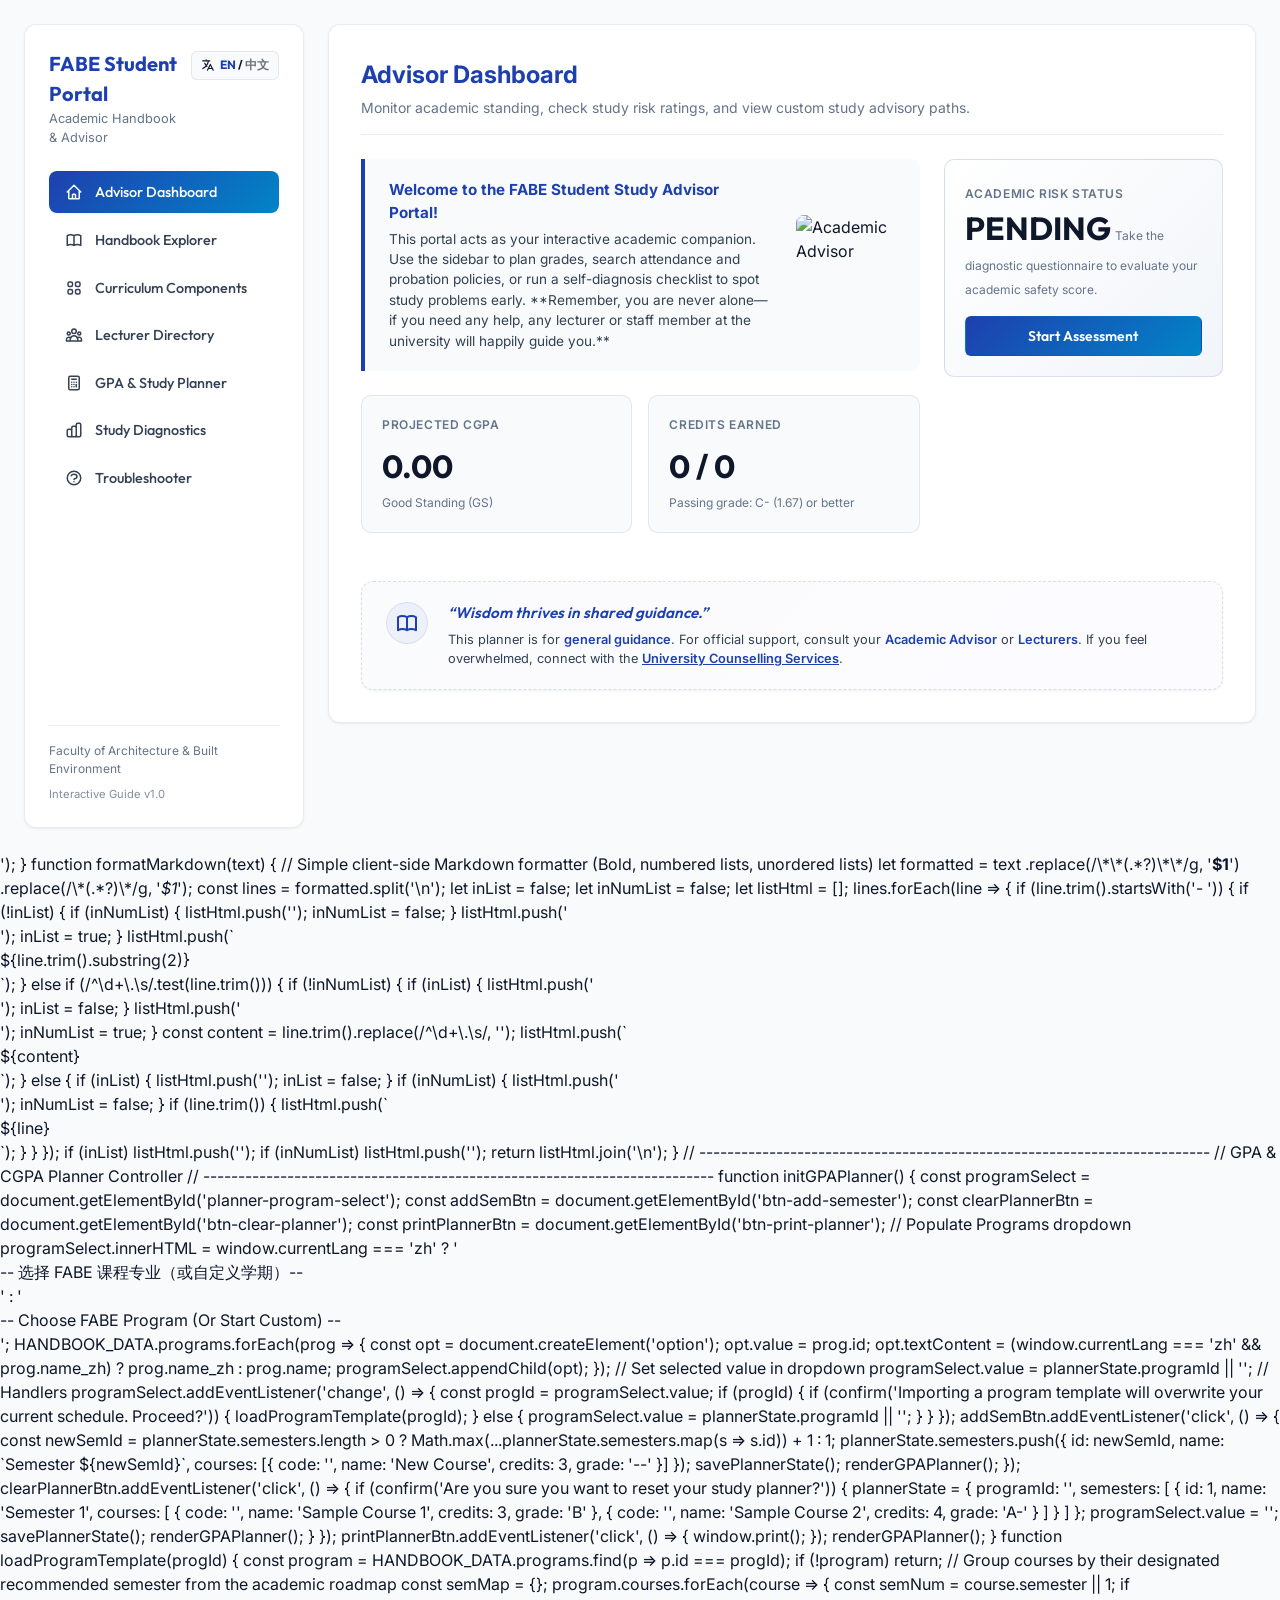
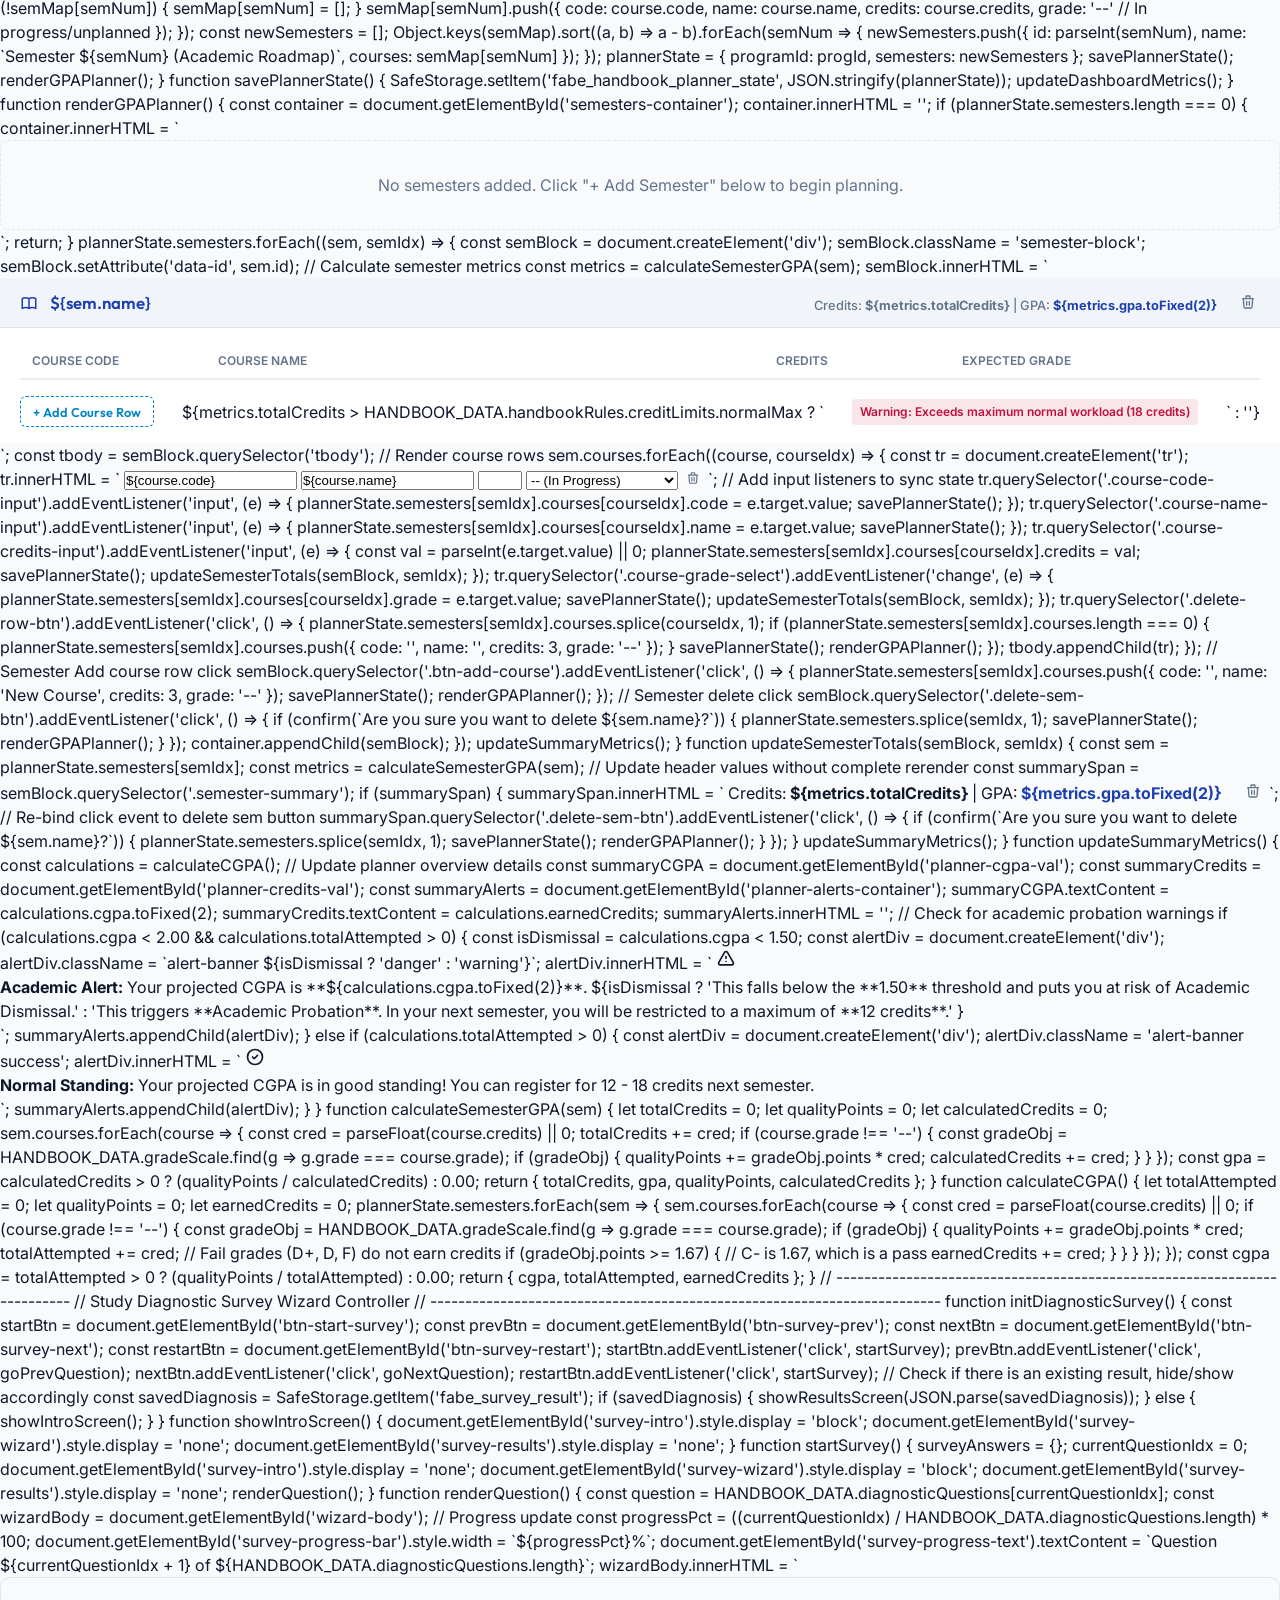
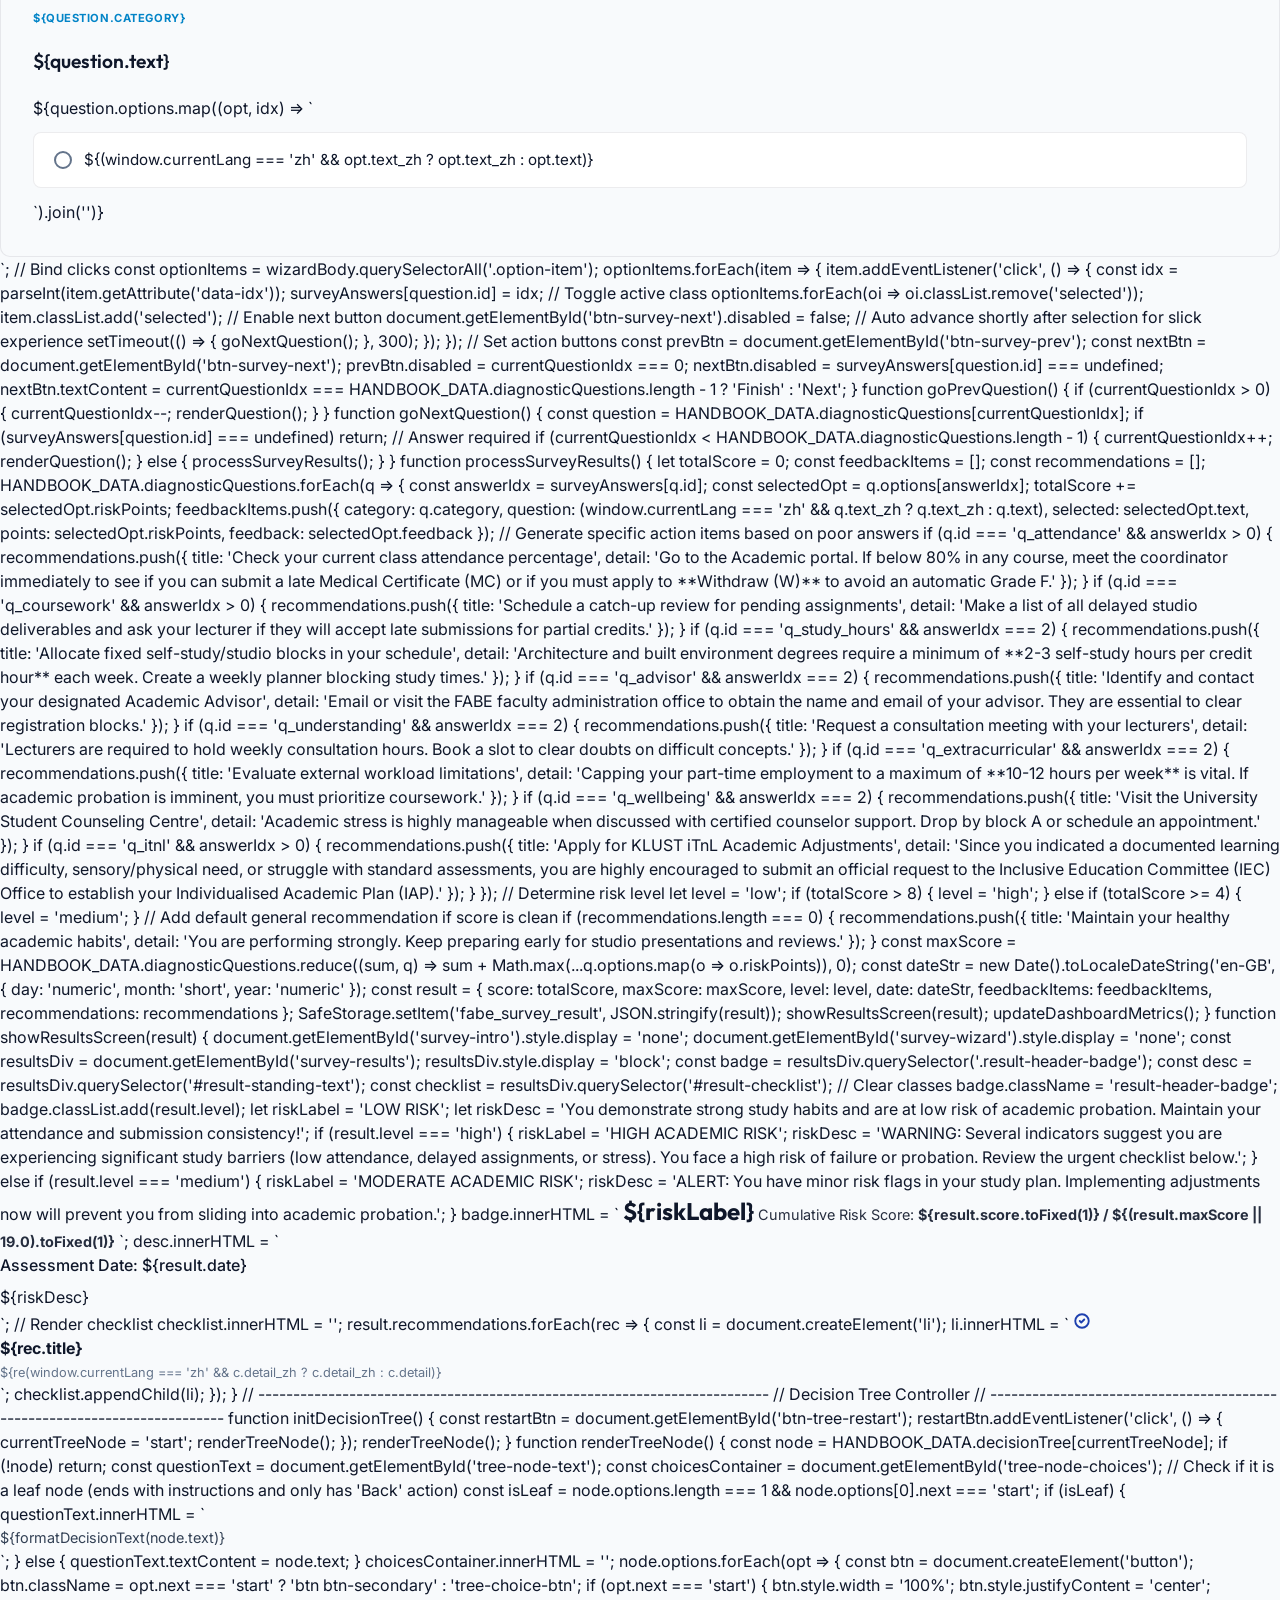
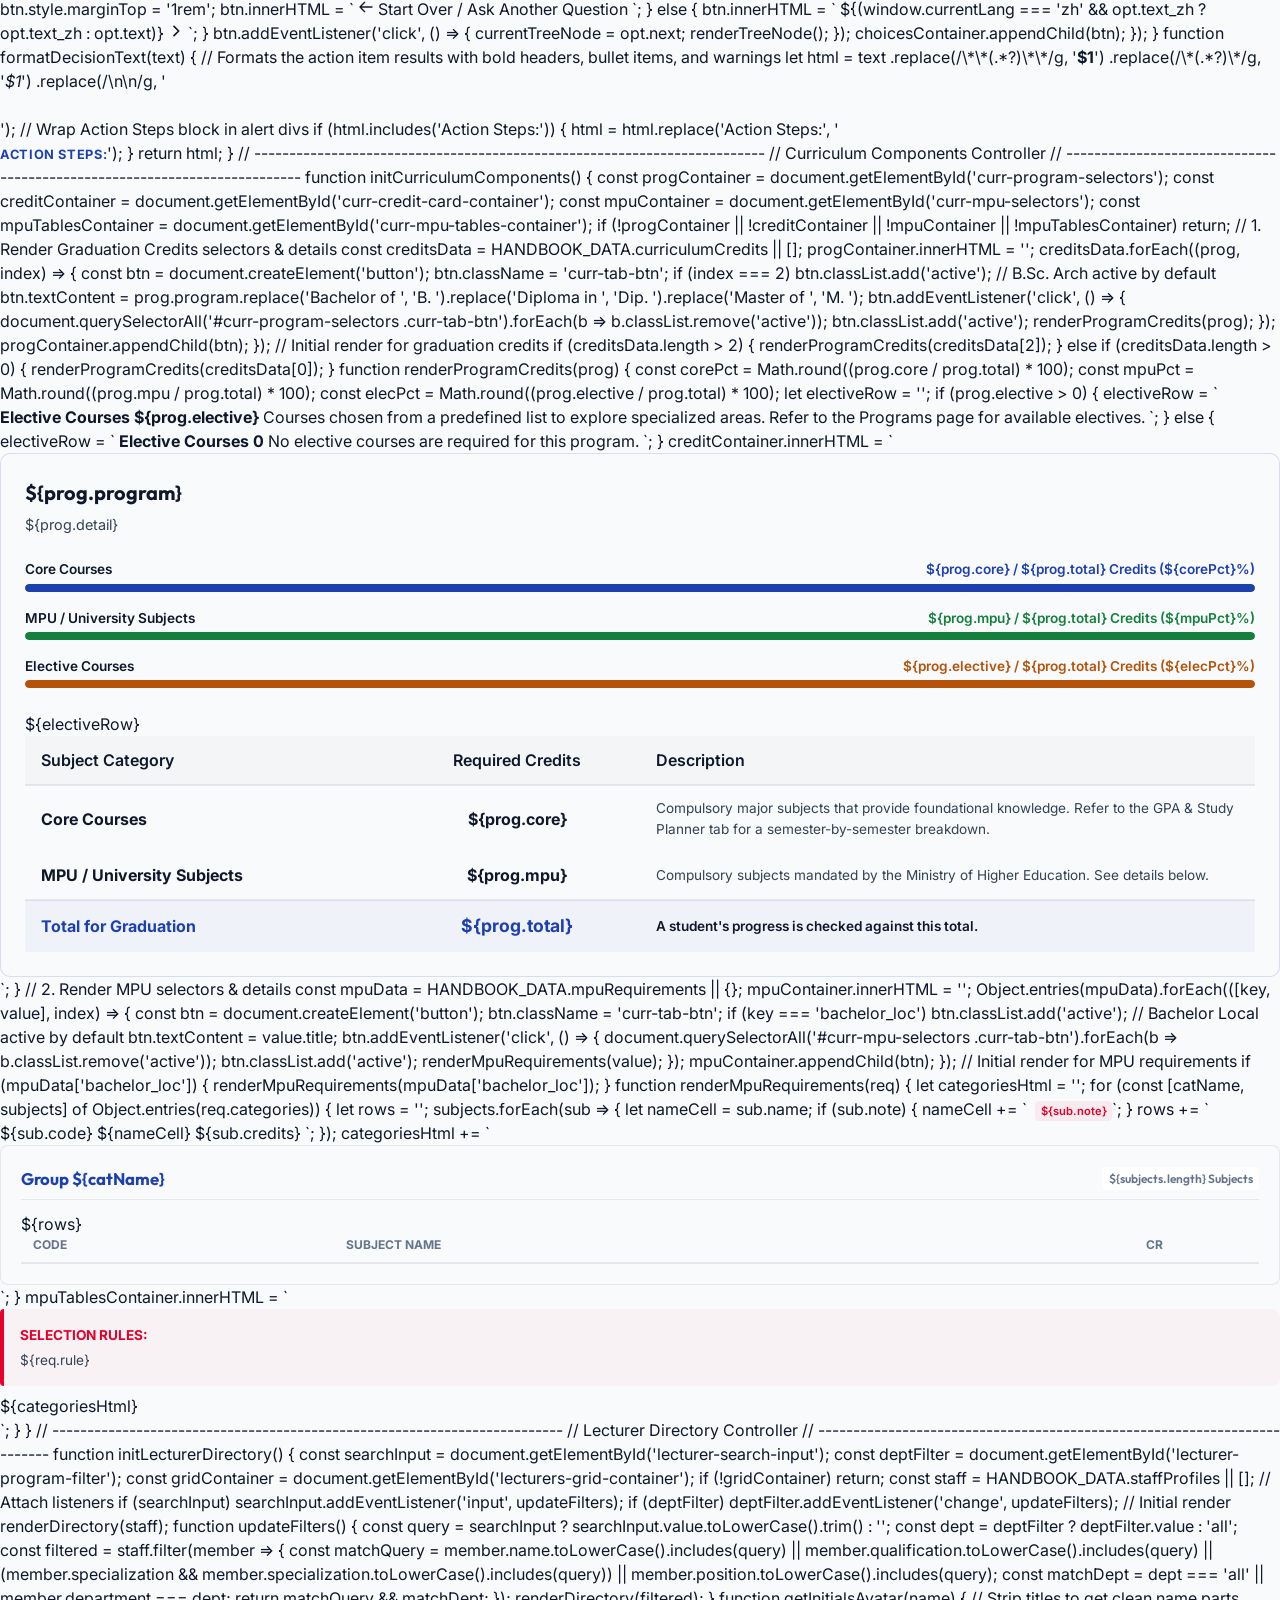
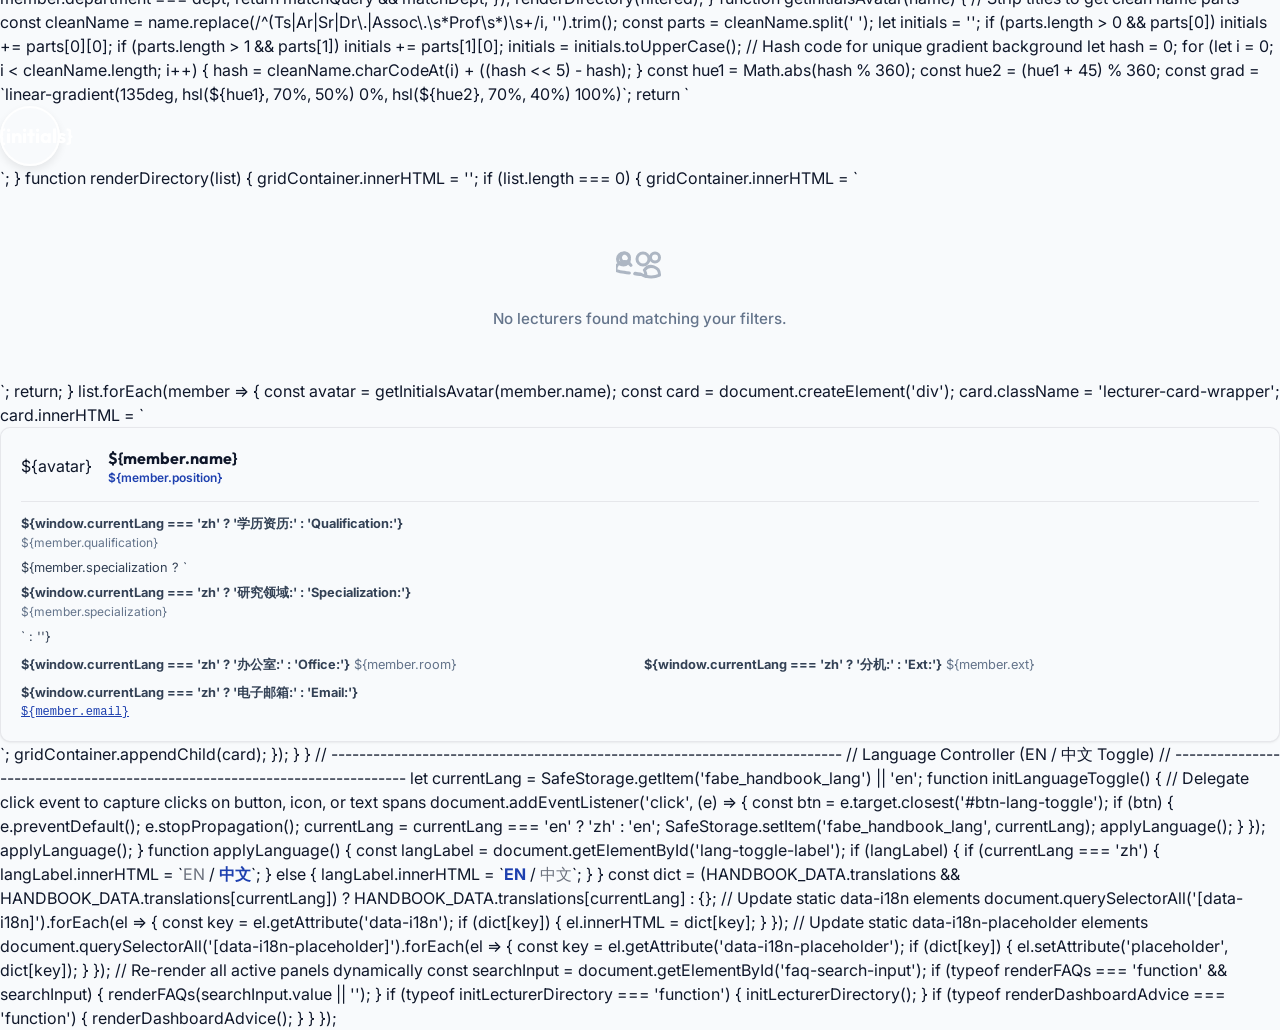
==== Academic Handbook/embed.html @ 19cdb9ba "Add complete Chinese translations for all remaining handbook content, datasets, and dynamic componen" ====
<!DOCTYPE html>
<html lang="en">
<head>
    <meta charset="UTF-8">
    <meta name="viewport" content="width=device-width, initial-scale=1.0">
    <title>FABE Academic Handbook & Student Study Advisor</title>
    <meta name="description" content="Interactive academic advisor, GPA planner, study risk diagnostic tool, and academic regulations explorer for FABE students.">
    <style>
@import url('https://fonts.googleapis.com/css2?family=Outfit:wght@300;400;500;600;700&family=Inter:wght@300;400;500;600&display=swap');

:root {
    --bg-primary: #f8fafc;
    --bg-secondary: #ffffff;
    --bg-tertiary: #f1f5f9;
    --glass-bg: rgba(255, 255, 255, 0.9);
    --glass-border: rgba(15, 23, 42, 0.08);
    --border-color: rgba(15, 23, 42, 0.08);
    
    --color-cyan: #0284c7;
    --color-blue: #1e40af;
    --color-emerald: #15803d;
    --color-amber: #b45309;
    --color-crimson: #be123c;
    --color-purple: #6d28d9;
    
    --text-primary: #0f172a;
    --text-secondary: #334155;
    --text-muted: #64748b;
    
    --shadow-sm: 0 1px 3px 0 rgba(0, 0, 0, 0.05), 0 1px 2px -1px rgba(0, 0, 0, 0.05);
    --shadow-md: 0 4px 6px -1px rgba(0, 0, 0, 0.05), 0 2px 4px -2px rgba(0, 0, 0, 0.05);
    --shadow-lg: 0 10px 15px -3px rgba(0, 0, 0, 0.08), 0 4px 6px -4px rgba(0, 0, 0, 0.08);
    --shadow-glow: 0 0 10px rgba(30, 64, 175, 0.1);
    
    --font-heading: 'Outfit', sans-serif;
    --font-body: 'Inter', sans-serif;
    
    --transition-fast: 0.2s ease;
    --transition-normal: 0.3s cubic-bezier(0.4, 0, 0.2, 1);
}

* {
    margin: 0;
    padding: 0;
    box-sizing: border-box;
}

body {
    background-color: var(--bg-primary);
    color: var(--text-primary);
    font-family: var(--font-body);
    min-height: 100vh;
    line-height: 1.5;
}

/* Dashboard Layout */
.app-container {
    max-width: 1400px;
    margin: 0 auto;
    padding: 1.5rem;
    display: flex;
    gap: 1.5rem;
    min-height: calc(100vh - 3rem);
}

/* Sidebar Navigation */
.app-sidebar {
    width: 280px;
    flex-shrink: 0;
    background: var(--bg-secondary);
    border: 1px solid var(--border-color);
    border-radius: 12px;
    padding: 1.5rem;
    display: flex;
    flex-direction: column;
    gap: 1.5rem;
    box-shadow: var(--shadow-sm);
}

.sidebar-header {
    display: flex;
    flex-direction: column;
    gap: 0.25rem;
}

.sidebar-header h2 {
    font-size: 1.25rem;
    color: var(--color-blue);
    font-family: var(--font-heading);
}

.sidebar-header p {
    font-size: 0.8rem;
    color: var(--text-muted);
}

.nav-menu {
    list-style: none;
    display: flex;
    flex-direction: column;
    gap: 0.35rem;
}

.nav-item button {
    width: 100%;
    text-align: left;
    background: none;
    border: none;
    padding: 0.75rem 1rem;
    border-radius: 8px;
    font-family: var(--font-heading);
    font-size: 0.9rem;
    font-weight: 500;
    color: var(--text-secondary);
    cursor: pointer;
    display: flex;
    align-items: center;
    gap: 0.75rem;
    transition: var(--transition-fast);
}

.nav-item button:hover {
    background: var(--bg-tertiary);
    color: var(--color-blue);
}

.nav-item button.active {
    background: linear-gradient(135deg, var(--color-blue) 0%, var(--color-cyan) 100%);
    color: #ffffff;
    box-shadow: var(--shadow-sm);
}

.nav-item button svg {
    width: 18px;
    height: 18px;
    fill: none;
    stroke: currentColor;
    stroke-width: 2;
}

.sidebar-footer {
    margin-top: auto;
    padding-top: 1rem;
    border-top: 1px solid var(--border-color);
    font-size: 0.75rem;
    color: var(--text-muted);
    display: flex;
    flex-direction: column;
    gap: 0.5rem;
}

/* Content Area */
.app-content {
    flex-grow: 1;
    display: flex;
    flex-direction: column;
    gap: 1.5rem;
    min-width: 0;
}

.panel-card {
    background: var(--bg-secondary);
    border: 1px solid var(--border-color);
    border-radius: 12px;
    padding: 2rem;
    box-shadow: var(--shadow-sm);
    min-height: 500px;
}

.panel-header {
    margin-bottom: 1.5rem;
    border-bottom: 1px solid var(--border-color);
    padding-bottom: 1rem;
}

.panel-title {
    font-size: 1.5rem;
    color: var(--color-blue);
    margin-bottom: 0.25rem;
}

.panel-subtitle {
    font-size: 0.875rem;
    color: var(--text-muted);
}

/* Dashboard Tab Styles */
.dashboard-grid {
    display: grid;
    grid-template-columns: 2fr 1fr;
    gap: 1.5rem;
}

@media (max-width: 1024px) {
    .dashboard-grid {
        grid-template-columns: 1fr;
    }
}

.metric-row {
    display: grid;
    grid-template-columns: repeat(auto-fit, minmax(200px, 1fr));
    gap: 1rem;
    margin-bottom: 1.5rem;
}

.stat-card {
    background: var(--bg-primary);
    border: 1px solid var(--border-color);
    padding: 1.25rem;
    border-radius: 10px;
    display: flex;
    flex-direction: column;
    justify-content: space-between;
    min-height: 110px;
    transition: var(--transition-fast);
}

.stat-card:hover {
    border-color: var(--color-blue);
    transform: translateY(-2px);
}

.stat-label {
    font-size: 0.75rem;
    text-transform: uppercase;
    letter-spacing: 0.05em;
    font-weight: 600;
    color: var(--text-muted);
}

.stat-val {
    font-size: 2rem;
    font-weight: 700;
    font-family: var(--font-heading);
    color: var(--text-primary);
    margin-top: 0.5rem;
}

.stat-desc {
    font-size: 0.75rem;
    color: var(--text-muted);
    margin-top: 0.25rem;
}

.stat-desc.danger { color: var(--color-crimson); font-weight: 600; }
.stat-desc.warning { color: var(--color-amber); font-weight: 600; }
.stat-desc.success { color: var(--color-emerald); font-weight: 600; }

.info-box {
    background: var(--bg-primary);
    border-left: 4px solid var(--color-blue);
    padding: 1.25rem 1.5rem;
    border-radius: 0 8px 8px 0;
    margin-bottom: 1.5rem;
    display: flex;
    align-items: center;
    gap: 1.5rem;
}

.info-box-text {
    flex-grow: 1;
}

.info-box-img {
    width: 100px;
    height: 100px;
    object-fit: contain;
    border-radius: 8px;
    flex-shrink: 0;
    display: block;
}

@media (max-width: 580px) {
    .info-box {
        flex-direction: column-reverse;
        align-items: flex-start;
        gap: 1rem;
    }
}

.info-box h4 {
    color: var(--color-blue);
    font-size: 0.95rem;
    margin-bottom: 0.25rem;
}

.info-box p {
    font-size: 0.85rem;
    color: var(--text-secondary);
}

/* Search Tab Styles */
.search-wrapper {
    display: flex;
    flex-direction: column;
    gap: 1.5rem;
}

.search-box-container {
    position: relative;
}

.search-input {
    width: 100%;
    padding: 0.85rem 1rem 0.85rem 2.75rem;
    border-radius: 10px;
    border: 1px solid var(--border-color);
    font-family: var(--font-body);
    font-size: 0.95rem;
    background: var(--bg-primary);
    color: var(--text-primary);
    transition: var(--transition-fast);
}

.search-input:focus {
    outline: none;
    border-color: var(--color-blue);
    background: var(--bg-secondary);
    box-shadow: 0 0 0 3px rgba(30, 64, 175, 0.1);
}

.search-box-container svg {
    position: absolute;
    left: 1rem;
    top: 50%;
    transform: translateY(-50%);
    width: 18px;
    height: 18px;
    color: var(--text-muted);
    pointer-events: none;
}

.faq-list {
    display: flex;
    flex-direction: column;
    gap: 0.75rem;
}

.faq-item {
    border: 1px solid var(--border-color);
    border-radius: 8px;
    overflow: hidden;
    background: var(--bg-secondary);
    transition: var(--transition-fast);
}

.faq-item:hover {
    border-color: rgba(30, 64, 175, 0.3);
}

.faq-question {
    width: 100%;
    padding: 1.25rem;
    text-align: left;
    background: none;
    border: none;
    font-family: var(--font-heading);
    font-size: 1rem;
    font-weight: 600;
    color: var(--text-primary);
    cursor: pointer;
    display: flex;
    justify-content: space-between;
    align-items: center;
}

.faq-question svg {
    width: 18px;
    height: 18px;
    transition: transform var(--transition-fast);
}

.faq-item.active .faq-question svg {
    transform: rotate(180deg);
    color: var(--color-blue);
}

.faq-answer {
    padding: 0 1.25rem 1.25rem 1.25rem;
    font-size: 0.9rem;
    color: var(--text-secondary);
    line-height: 1.6;
    display: none;
    border-top: 1px dashed var(--border-color);
    background: var(--bg-primary);
}

.faq-answer p {
    margin-bottom: 0.75rem;
}

.faq-answer p:last-child {
    margin-bottom: 0;
}

.faq-answer strong {
    color: var(--text-primary);
}

.faq-answer ul, .faq-answer ol {
    margin-left: 1.5rem;
    margin-bottom: 0.75rem;
}

.faq-category-badge {
    font-size: 0.7rem;
    padding: 0.15rem 0.5rem;
    border-radius: 4px;
    background: var(--bg-tertiary);
    color: var(--text-muted);
    font-weight: 600;
    margin-left: 0.75rem;
}

/* GPA Planner Styles */
.planner-layout {
    display: flex;
    flex-direction: column;
    gap: 1.5rem;
}

.setup-card {
    background: var(--bg-primary);
    border: 1px solid var(--border-color);
    padding: 1.25rem;
    border-radius: 10px;
    display: flex;
    flex-wrap: wrap;
    align-items: center;
    gap: 1.25rem;
}

.form-group {
    display: flex;
    flex-direction: column;
    gap: 0.35rem;
}

.form-group label {
    font-size: 0.75rem;
    font-weight: 600;
    text-transform: uppercase;
    letter-spacing: 0.05em;
    color: var(--text-muted);
}

.select-input, .text-input {
    padding: 0.5rem 0.75rem;
    border-radius: 6px;
    border: 1px solid var(--border-color);
    font-family: var(--font-body);
    font-size: 0.85rem;
    background: var(--bg-secondary);
    min-width: 200px;
}

.semesters-container {
    display: flex;
    flex-direction: column;
    gap: 1.5rem;
}

.semester-block {
    border: 1px solid var(--border-color);
    border-radius: 10px;
    overflow: hidden;
    box-shadow: var(--shadow-sm);
}

.semester-header {
    background: var(--bg-tertiary);
    padding: 0.75rem 1.25rem;
    display: flex;
    justify-content: space-between;
    align-items: center;
    border-bottom: 1px solid var(--border-color);
}

.semester-title {
    font-family: var(--font-heading);
    font-size: 1.05rem;
    font-weight: 600;
    color: var(--color-blue);
    display: flex;
    align-items: center;
    gap: 0.75rem;
}

.semester-summary {
    font-size: 0.8rem;
    color: var(--text-muted);
    font-weight: 500;
}

.semester-body {
    padding: 1rem 1.25rem;
    background: var(--bg-secondary);
}

.course-table {
    width: 100%;
    border-collapse: collapse;
    margin-bottom: 1rem;
    text-align: left;
}

.course-table th {
    font-size: 0.75rem;
    font-weight: 600;
    text-transform: uppercase;
    color: var(--text-muted);
    padding: 0.5rem 0.75rem;
    border-bottom: 2px solid var(--border-color);
}

.course-table td {
    padding: 0.5rem 0.75rem;
    border-bottom: 1px solid var(--border-color);
    font-size: 0.875rem;
}

.course-table input, .course-table select {
    padding: 0.35rem 0.5rem;
    border-radius: 4px;
    border: 1px solid var(--border-color);
    font-family: var(--font-body);
    font-size: 0.85rem;
    width: 100%;
}

.course-table td.actions {
    text-align: center;
    width: 50px;
}

.btn-icon {
    background: none;
    border: none;
    cursor: pointer;
    color: var(--text-muted);
    display: inline-flex;
    align-items: center;
    justify-content: center;
    padding: 0.25rem;
    border-radius: 4px;
    transition: var(--transition-fast);
}

.btn-icon:hover {
    color: var(--color-crimson);
    background: rgba(190, 18, 60, 0.05);
}

.btn-add-course {
    background: none;
    border: 1px dashed var(--color-cyan);
    color: var(--color-cyan);
    font-family: var(--font-heading);
    font-size: 0.8rem;
    font-weight: 600;
    padding: 0.4rem 0.75rem;
    border-radius: 6px;
    cursor: pointer;
    display: inline-flex;
    align-items: center;
    gap: 0.35rem;
    transition: var(--transition-fast);
}

.btn-add-course:hover {
    background: rgba(2, 132, 199, 0.05);
    border-style: solid;
}

.btn-danger-outline {
    background: none;
    border: 1px solid rgba(190, 18, 60, 0.2);
    color: var(--color-crimson);
    font-family: var(--font-heading);
    font-size: 0.8rem;
    font-weight: 600;
    padding: 0.35rem 0.75rem;
    border-radius: 6px;
    cursor: pointer;
    transition: var(--transition-fast);
}

.btn-danger-outline:hover {
    background: rgba(190, 18, 60, 0.05);
}

.btn {
    font-family: var(--font-heading);
    font-weight: 500;
    font-size: 0.875rem;
    padding: 0.625rem 1.25rem;
    border-radius: 6px;
    border: 1px solid transparent;
    cursor: pointer;
    display: inline-flex;
    align-items: center;
    gap: 0.5rem;
    transition: var(--transition-fast);
}

.btn-primary {
    background: linear-gradient(135deg, var(--color-blue) 0%, var(--color-cyan) 100%);
    color: #ffffff;
    font-weight: 600;
}
.btn-primary:hover {
    transform: translateY(-1px);
    filter: brightness(1.05);
}

.btn-secondary {
    background: var(--bg-secondary);
    color: var(--text-secondary);
    border-color: var(--border-color);
}
.btn-secondary:hover {
    background: var(--bg-tertiary);
}

/* Diagnostic Survey Styles */
.diagnostic-wizard {
    display: flex;
    flex-direction: column;
    gap: 1.5rem;
}

.wizard-progress {
    display: flex;
    align-items: center;
    gap: 1rem;
    margin-bottom: 1rem;
}

.progress-bar-container {
    flex-grow: 1;
    height: 8px;
    background: var(--bg-tertiary);
    border-radius: 4px;
    overflow: hidden;
}

.progress-bar-fill {
    height: 100%;
    width: 0%;
    background: linear-gradient(135deg, var(--color-blue) 0%, var(--color-cyan) 100%);
    transition: width var(--transition-normal);
}

.progress-text {
    font-size: 0.8rem;
    color: var(--text-muted);
    font-weight: 600;
    min-width: 80px;
    text-align: right;
}

.question-card {
    background: var(--bg-primary);
    border: 1px solid var(--border-color);
    padding: 2rem;
    border-radius: 10px;
    display: flex;
    flex-direction: column;
    gap: 1.25rem;
}

.question-category {
    font-size: 0.7rem;
    font-weight: 700;
    letter-spacing: 0.05em;
    text-transform: uppercase;
    color: var(--color-cyan);
}

.question-text {
    font-family: var(--font-heading);
    font-size: 1.2rem;
    font-weight: 600;
    color: var(--text-primary);
}

.options-list {
    display: flex;
    flex-direction: column;
    gap: 0.75rem;
    list-style: none;
}

.option-item {
    border: 1px solid var(--border-color);
    border-radius: 8px;
    background: var(--bg-secondary);
    padding: 1rem 1.25rem;
    cursor: pointer;
    transition: var(--transition-fast);
    display: flex;
    align-items: center;
    gap: 0.75rem;
    font-size: 0.95rem;
}

.option-item:hover {
    border-color: var(--color-blue);
    background: rgba(30, 64, 175, 0.02);
}

.option-item.selected {
    border-color: var(--color-blue);
    background: rgba(30, 64, 175, 0.05);
    font-weight: 600;
    box-shadow: var(--shadow-sm);
}

.option-radio {
    width: 18px;
    height: 18px;
    border-radius: 50%;
    border: 2px solid var(--text-muted);
    display: flex;
    align-items: center;
    justify-content: center;
    flex-shrink: 0;
}

.option-item.selected .option-radio {
    border-color: var(--color-blue);
}

.option-item.selected .option-radio::after {
    content: '';
    width: 10px;
    height: 10px;
    border-radius: 50%;
    background: var(--color-blue);
}

.wizard-actions {
    display: flex;
    justify-content: space-between;
    margin-top: 1rem;
}

/* Diagnosis Results */
.results-card {
    display: flex;
    flex-direction: column;
    gap: 1.5rem;
}

.result-header-badge {
    padding: 1.5rem;
    border-radius: 10px;
    color: white;
    text-align: center;
    display: flex;
    flex-direction: column;
    gap: 0.5rem;
}

.result-header-badge.low {
    background: linear-gradient(135deg, var(--color-emerald) 0%, #166534 100%);
}
.result-header-badge.medium {
    background: linear-gradient(135deg, var(--color-amber) 0%, #92400e 100%);
}
.result-header-badge.high {
    background: linear-gradient(135deg, var(--color-crimson) 0%, #991b1b 100%);
}

.result-title {
    font-family: var(--font-heading);
    font-size: 1.5rem;
    font-weight: 700;
}

.result-score {
    font-size: 0.9rem;
    opacity: 0.9;
}

.checklist-title-area {
    display: flex;
    justify-content: space-between;
    align-items: center;
    margin-bottom: 0.5rem;
}

.steps-checklist {
    list-style: none;
    display: flex;
    flex-direction: column;
    gap: 0.5rem;
}

.steps-checklist li {
    background: var(--bg-primary);
    border: 1px solid var(--border-color);
    padding: 0.75rem 1rem;
    border-radius: 6px;
    font-size: 0.85rem;
    color: var(--text-secondary);
    display: flex;
    align-items: flex-start;
    gap: 0.75rem;
    line-height: 1.4;
}

.steps-checklist li strong {
    color: var(--text-primary);
}

.steps-checklist li svg {
    flex-shrink: 0;
    margin-top: 2px;
}

/* Decision Tree Styles */
.tree-container {
    display: flex;
    flex-direction: column;
    align-items: center;
    gap: 1.5rem;
    background: var(--bg-primary);
    border: 1px solid var(--border-color);
    padding: 2.5rem;
    border-radius: 12px;
    min-height: 350px;
    justify-content: center;
}

.tree-bubble {
    background: var(--bg-secondary);
    border: 1px solid var(--border-color);
    border-radius: 12px;
    padding: 1.5rem 2rem;
    box-shadow: var(--shadow-sm);
    max-width: 600px;
    width: 100%;
    text-align: center;
    position: relative;
}

.tree-question {
    font-family: var(--font-heading);
    font-size: 1.15rem;
    font-weight: 600;
    color: var(--color-blue);
    line-height: 1.5;
}

.tree-choices {
    display: flex;
    flex-direction: column;
    gap: 0.75rem;
    width: 100%;
    max-width: 500px;
}

.tree-choice-btn {
    background: var(--bg-secondary);
    border: 1px solid var(--border-color);
    border-radius: 8px;
    padding: 0.9rem 1.25rem;
    font-family: var(--font-body);
    font-size: 0.9rem;
    font-weight: 500;
    color: var(--text-secondary);
    cursor: pointer;
    transition: var(--transition-fast);
    box-shadow: var(--shadow-sm);
    text-align: left;
    display: flex;
    justify-content: space-between;
    align-items: center;
}

.tree-choice-btn:hover {
    border-color: var(--color-blue);
    color: var(--color-blue);
    background: rgba(30, 64, 175, 0.01);
}

.tree-choice-btn svg {
    color: var(--text-muted);
    transition: transform var(--transition-fast);
}

.tree-choice-btn:hover svg {
    transform: translateX(4px);
    color: var(--color-blue);
}

.result-rich-text {
    line-height: 1.6;
    font-size: 0.9rem;
    color: var(--text-secondary);
    text-align: left;
}

.result-rich-text ul {
    margin-left: 1.5rem;
    margin-top: 0.5rem;
}

/* Warnings and Badges */
.badge {
    display: inline-block;
    padding: 0.25rem 0.5rem;
    border-radius: 4px;
    font-size: 0.75rem;
    font-weight: 600;
}

.badge-success { background: rgba(21, 128, 61, 0.1); color: var(--color-emerald); }
.badge-warning { background: rgba(180, 83, 9, 0.1); color: var(--color-amber); }
.badge-danger { background: rgba(190, 18, 60, 0.1); color: var(--color-crimson); }

.alert-banner {
    padding: 1rem 1.25rem;
    border-radius: 8px;
    border: 1px solid transparent;
    font-size: 0.85rem;
    display: flex;
    align-items: flex-start;
    gap: 0.75rem;
    line-height: 1.4;
}

.alert-banner.warning {
    background: #fffbeb;
    border-color: #fde68a;
    color: #92400e;
}

.alert-banner.danger {
    background: #fef2f2;
    border-color: #fca5a5;
    color: #991b1b;
}

.alert-banner.success {
    background: #f0fdf4;
    border-color: #bbf7d0;
    color: #166534;
}

/* Embedding optimizations for narrow contexts (e.g. Google Sites) */
@media (max-width: 768px) {
    .app-container {
        flex-direction: column;
        padding: 1rem;
    }
    
    .app-sidebar {
        width: 100%;
        gap: 1rem;
    }
    
    .panel-card {
        padding: 1.25rem;
    }
}

.btn-accent {
    background: linear-gradient(135deg, var(--color-cyan) 0%, var(--color-purple) 100%);
    color: #ffffff;
    font-weight: 600;
}
.btn-accent:hover {
    transform: translateY(-1px);
    filter: brightness(1.05);
}

/* Wisdom Card & Advisory Disclaimer */
.wisdom-card {
    background: linear-gradient(135deg, rgba(30, 64, 175, 0.02) 0%, rgba(109, 40, 217, 0.02) 100%);
    border: 1px dashed rgba(30, 64, 175, 0.15);
    border-radius: 12px;
    padding: 1.25rem 1.5rem;
    display: flex;
    gap: 1.25rem;
    align-items: flex-start;
    box-shadow: var(--shadow-sm);
    transition: var(--transition-fast);
}
.wisdom-card:hover {
    border-color: rgba(30, 64, 175, 0.3);
    background: linear-gradient(135deg, rgba(30, 64, 175, 0.03) 0%, rgba(109, 40, 217, 0.03) 100%);
}
.wisdom-icon {
    color: var(--color-blue);
    background: rgba(30, 64, 175, 0.06);
    border-radius: 50%;
    padding: 0.5rem;
    display: flex;
    align-items: center;
    justify-content: center;
    flex-shrink: 0;
    border: 1px solid rgba(30, 64, 175, 0.1);
}
.wisdom-content {
    display: flex;
    flex-direction: column;
    gap: 0.4rem;
}
.wisdom-text {
    font-family: var(--font-heading);
    font-size: 0.95rem;
    font-weight: 600;
    color: var(--color-blue);
    font-style: italic;
    line-height: 1.4;
}
.wisdom-disclaimer {
    font-size: 0.8rem;
    color: var(--text-secondary);
    line-height: 1.55;
}
.wisdom-disclaimer strong {
    color: var(--color-blue);
    font-weight: 600;
}

.curr-tab-btn {
    padding: 0.5rem 1rem;
    border-radius: 8px;
    font-size: 0.85rem;
    font-weight: 600;
    background: var(--bg-primary);
    border: 1px solid var(--border-color);
    color: var(--text-secondary);
    cursor: pointer;
    transition: all 0.2s ease;
}
.curr-tab-btn.active {
    background: var(--color-blue);
    border-color: var(--color-blue);
    color: white;
    box-shadow: 0 4px 12px rgba(30, 64, 175, 0.15);
}
.curr-tab-btn:hover:not(.active) {
    border-color: var(--text-muted);
    background: rgba(30, 64, 175, 0.04);
}

/* Print Styles */
@media print {
    body {
        background: #ffffff !important;
        color: #000000 !important;
        font-size: 11pt !important;
    }
    
    .app-sidebar,
    .setup-card,
    .btn,
    .delete-sem-btn,
    .delete-row-btn,
    .btn-add-course,
    header.panel-header p,
    .nav-sidebar,
    .sidebar-footer,
    .stat-desc {
        display: none !important;
    }
    
    .app-container {
        display: block !important;
        padding: 0 !important;
        margin: 0 !important;
    }
    
    .app-content {
        display: block !important;
        padding: 0 !important;
        margin: 0 !important;
        width: 100% !important;
    }
    
    .panel-card {
        display: none !important;
        border: none !important;
        box-shadow: none !important;
        background: none !important;
        padding: 0 !important;
        margin: 0 !important;
    }
    
    #planner-panel {
        display: block !important;
        width: 100% !important;
    }
    
    .metric-row {
        display: flex !important;
        flex-direction: row !important;
        gap: 1rem !important;
        margin-bottom: 20px !important;
    }
    
    .stat-card {
        border: 1px solid #cbd5e1 !important;
        flex: 1 !important;
        padding: 10px !important;
        background: none !important;
        box-shadow: none !important;
        border-radius: 6px !important;
    }
    
    .stat-val {
        font-size: 1.5rem !important;
        color: #000000 !important;
    }
    
    .semester-block {
        page-break-inside: avoid;
        margin-bottom: 30px !important;
        border: 1px solid #cbd5e1 !important;
        box-shadow: none !important;
        background: none !important;
        border-radius: 6px !important;
    }
    
    .semester-header {
        border-bottom: 1px solid #cbd5e1 !important;
        padding-bottom: 8px !important;
        margin-bottom: 12px !important;
    }
    
    .semester-header h3 {
        color: #000000 !important;
        font-size: 1.2rem !important;
    }
    
    table {
        border-collapse: collapse !important;
        width: 100% !important;
        margin-top: 10px !important;
    }
    
    th, td {
        border: 1px solid #cbd5e1 !important;
        padding: 6px 10px !important;
        text-align: left !important;
        font-size: 10pt !important;
    }
    
    th {
        background-color: #f1f5f9 !important;
        color: #000000 !important;
        font-weight: 600 !important;
        -webkit-print-color-adjust: exact;
        print-color-adjust: exact;
    }
    
    .select-input, .text-input {
        border: none !important;
        background: transparent !important;
        box-shadow: none !important;
        appearance: none;
        color: #000000 !important;
        padding: 0 !important;
        font-size: 10pt !important;
        width: 100% !important;
    }
    
    select.course-grade-select {
        pointer-events: none;
    }
}

</style>
</head>
<body>
    <div class="app-container">
        <!-- Sidebar Navigation -->
        <aside class="app-sidebar">
            <div class="sidebar-header">
                <div style="display: flex; justify-content: space-between; align-items: flex-start; gap: 0.5rem;">
                    <div>
                        <h2 data-i18n="portal_title">FABE Student Portal</h2>
                        <p data-i18n="portal_subtitle">Academic Handbook & Advisor</p>
                    </div>
                    <button id="btn-lang-toggle" type="button" onclick="window.toggleLanguage && window.toggleLanguage(event)" class="btn btn-secondary" style="padding: 0.3rem 0.55rem; font-size: 0.75rem; font-weight: 700; border-radius: 6px; display: flex; align-items: center; gap: 0.35rem; background: var(--bg-primary); border: 1px solid var(--border-color); color: var(--text-primary); cursor: pointer; transition: all 0.2s ease; flex-shrink: 0; margin-top: 2px;" title="Switch Language / 切换语言">
                        <svg width="14" height="14" fill="none" stroke="currentColor" viewBox="0 0 24 24" style="pointer-events: none;"><path stroke-linecap="round" stroke-linejoin="round" stroke-width="2" d="M3 5h12M9 3v2m1.048 9.5A18.022 18.022 0 016.412 9m6.088 9h7M11 21l5-10 5 10M12.751 5C11.783 10.77 8.07 15.61 3 18.129"/></svg>
                        <span id="lang-toggle-label" style="pointer-events: none;"><strong style="color: var(--color-blue);">EN</strong> / <span style="opacity: 0.6;">中文</span></span>
                    </button>
                </div>
            </div>
            
            <nav>
                <ul class="nav-menu">
                    <li class="nav-item">
                        <button class="active" data-tab="dashboard">
                            <svg viewBox="0 0 24 24"><path stroke-linecap="round" stroke-linejoin="round" stroke-width="2" d="M3 12l2-2m0 0l7-7 7 7M5 10v10a1 1 0 001 1h3m10-11l2 2m-2-2v10a1 1 0 01-1 1h-3m-6 0a1 1 0 001-1v-4a1 1 0 011-1h2a1 1 0 011 1v4a1 1 0 001 1m-6 0h6"/></svg>
                            <span data-i18n="nav_dashboard">Advisor Dashboard</span>
                        </button>
                    </li>
                    <li class="nav-item">
                        <button data-tab="search">
                            <svg viewBox="0 0 24 24"><path stroke-linecap="round" stroke-linejoin="round" stroke-width="2" d="M12 6.253v13m0-13C10.832 5.477 9.246 5 7.5 5S4.168 5.477 3 6.253v13C4.168 18.477 5.754 18 7.5 18s3.332.477 4.5 1.253m0-13C13.168 5.477 14.754 5 16.5 5c1.747 0 3.332.477 4.5 1.253v13C19.832 18.477 18.247 18 16.5 18c-1.746 0-3.332.477-4.5 1.253"/></svg>
                            <span data-i18n="nav_search">Handbook Explorer</span>
                        </button>
                    </li>
                    <li class="nav-item">
                        <button data-tab="curriculum">
                            <svg viewBox="0 0 24 24" fill="none" stroke="currentColor" stroke-width="2"><path stroke-linecap="round" stroke-linejoin="round" d="M4 6a2 2 0 012-2h2a2 2 0 012 2v2a2 2 0 01-2 2H6a2 2 0 01-2-2V6zM14 6a2 2 0 012-2h2a2 2 0 012 2v2a2 2 0 01-2 2h-2a2 2 0 01-2-2V6zM4 16a2 2 0 012-2h2a2 2 0 012 2v2a2 2 0 01-2 2H6a2 2 0 01-2-2v-2zM14 16a2 2 0 012-2h2a2 2 0 012 2v2a2 2 0 01-2 2h-2a2 2 0 01-2-2v-2z"/></svg>
                            <span data-i18n="nav_curriculum">Curriculum Components</span>
                        </button>
                    </li>
                    <li class="nav-item">
                        <button data-tab="lecturers">
                            <svg viewBox="0 0 24 24" fill="none" stroke="currentColor" stroke-width="2"><path stroke-linecap="round" stroke-linejoin="round" d="M17 20h5v-2a3 3 0 00-5.356-1.857M17 20H7m10 0v-2c0-.656-.126-1.283-.356-1.857M7 20H2v-2a3 3 0 015.356-1.857M7 20v-2c0-.656.126-1.283.356-1.857m0 0a5.002 5.002 0 019.288 0M15 7a3 3 0 11-6 0 3 3 0 016 0zm6 3a2 2 0 11-4 0 2 2 0 014 0zM7 10a2 2 0 11-4 0 2 2 0 014 0z"/></svg>
                            <span data-i18n="nav_lecturers">Lecturer Directory</span>
                        </button>
                    </li>
                    <li class="nav-item">
                        <button data-tab="planner">
                            <svg viewBox="0 0 24 24"><path stroke-linecap="round" stroke-linejoin="round" stroke-width="2" d="M9 7h6m0 10v-3m-3 3h.01M9 17h.01M9 14h.01M12 14h.01M15 11h.01M12 11h.01M9 11h.01M7 21h10a2 2 0 002-2V5a2 2 0 00-2-2H7a2 2 0 00-2 2v14a2 2 0 002 2z"/></svg>
                            <span data-i18n="nav_planner">GPA & Study Planner</span>
                        </button>
                    </li>
                    <li class="nav-item">
                        <button data-tab="diagnose">
                            <svg viewBox="0 0 24 24"><path stroke-linecap="round" stroke-linejoin="round" stroke-width="2" d="M9 19v-6a2 2 0 00-2-2H5a2 2 0 00-2 2v6a2 2 0 002 2h2a2 2 0 002-2zm0 0V9a2 2 0 012-2h2a2 2 0 012 2v10m-6 0a2 2 0 002 2h2a2 2 0 002-2m0 0V5a2 2 0 012-2h2a2 2 0 012 2v14a2 2 0 01-2 2h-2a2 2 0 01-2-2z"/></svg>
                            <span data-i18n="nav_diagnose">Study Diagnostics</span>
                        </button>
                    </li>
                    <li class="nav-item">
                        <button data-tab="tree">
                            <svg viewBox="0 0 24 24"><path stroke-linecap="round" stroke-linejoin="round" stroke-width="2" d="M8.228 9c.549-1.165 2.03-2 3.772-2 2.21 0 4 1.343 4 3 0 1.4-1.278 2.575-3.006 2.907-.542.104-.994.54-.994 1.093m0 3h.01M21 12a9 9 0 11-18 0 9 9 0 0118 0z"/></svg>
                            <span data-i18n="nav_tree">Troubleshooter</span>
                        </button>
                    </li>
                </ul>
            </nav>
            
            <div class="sidebar-footer">
                <div>Faculty of Architecture & Built Environment</div>
                <div style="font-size: 0.7rem; opacity: 0.8;">Interactive Guide v1.0</div>
            </div>
        </aside>

        <!-- Main Content Area -->
        <main class="app-content">
            
            <!-- PANEL 1: DASHBOARD -->
            <div class="panel-card" id="dashboard-panel">
                <header class="panel-header">
                    <h1 class="panel-title" data-i18n="dash_title">Advisor Dashboard</h1>
                    <p class="panel-subtitle" data-i18n="dash_subtitle">Monitor academic standing, check study risk ratings, and view custom study advisory paths.</p>
                </header>

                <div class="dashboard-grid">
                    <div class="dashboard-main">
                        <div class="info-box">
                            <div class="info-box-text">
                                <h4>Welcome to the FABE Student Study Advisor Portal!</h4>
                                <p>This portal acts as your interactive academic companion. Use the sidebar to plan grades, search attendance and probation policies, or run a self-diagnosis checklist to spot study problems early. **Remember, you are never alone—if you need any help, any lecturer or staff member at the university will happily guide you.**</p>
                            </div>
                            <img src="https://raw.githubusercontent.com/rizalhusin-klust/fabe-website/main/Academic%20Handbook/advisor_illustration.png" alt="Academic Advisor" class="info-box-img">
                        </div>

                        <div class="metric-row">
                            <div class="stat-card">
                                <span class="stat-label">Projected CGPA</span>
                                <span class="stat-val" id="dash-cgpa-val">0.00</span>
                                <span class="stat-desc" id="dash-standing-val">Good Standing (GS)</span>
                            </div>
                            <div class="stat-card">
                                <span class="stat-label">Credits Earned</span>
                                <span class="stat-val" id="dash-credits-val">0 / 0</span>
                                <span class="stat-desc">Passing grade: C- (1.67) or better</span>
                            </div>
                        </div>

                        <div id="dash-advisor-advice">
                            <!-- Injected dynamically based on CGPA status -->
                        </div>
                    </div>

                    <div class="dashboard-side">
                        <div class="stat-card" style="background: linear-gradient(135deg, var(--bg-secondary) 0%, var(--bg-tertiary) 100%); min-height: 200px; display: flex; flex-direction: column; justify-content: space-between; border-color: rgba(30, 64, 175, 0.15);">
                            <div>
                                <span class="stat-label">Academic Risk Status</span>
                                <span class="stat-val" id="dash-risk-val">PENDING</span>
                                <span class="stat-desc" id="dash-risk-desc" style="margin-top: 0.5rem; line-height: 1.4;">Take the diagnostic questionnaire to evaluate your academic safety score.</span>
                            </div>
                            <div class="dash-assessment-actions" style="margin-top: 1rem; display: flex; flex-direction: column; gap: 0.5rem; width: 100%;">
                                <button class="btn btn-primary" id="dash-start-assessment-btn" style="width: 100%; justify-content: center;">
                                    Start Assessment
                                </button>
                                <button class="btn btn-secondary" id="dash-view-results-btn" style="width: 100%; justify-content: center; display: none;">
                                    View Results
                                </button>
                                <button class="btn btn-accent" id="dash-retake-assessment-btn" style="width: 100%; justify-content: center; display: none;">
                                    Retake Assessment
                                </button>
                            </div>
                        </div>
                    </div>
                </div>
                <!-- Advisory Wisdom & Disclaimer -->
                <div class="wisdom-card" style="margin-top: 1.5rem;">
                    <div class="wisdom-icon">
                        <svg width="24" height="24" fill="none" stroke="currentColor" stroke-width="2" viewBox="0 0 24 24"><path stroke-linecap="round" stroke-linejoin="round" d="M12 6.253v13m0-13C10.832 5.477 9.246 5 7.5 5S4.168 5.477 3 6.253v13C4.168 18.477 5.754 18 7.5 18s3.332.477 4.5 1.253m0-13C13.168 5.477 14.754 5 16.5 5c1.747 0 3.332.477 4.5 1.253v13C19.832 18.477 18.247 18 16.5 18c-1.746 0-3.332.477-4.5 1.253"/></svg>
                    </div>
                    <div class="wisdom-content">
                        <p class="wisdom-text">“Wisdom thrives in shared guidance.”</p>
                        <p class="wisdom-disclaimer">This planner is for <strong>general guidance</strong>. For official support, consult your <strong>Academic Advisor</strong> or <strong>Lecturers</strong>. If you feel overwhelmed, connect with the <a href="https://klust.edu.my/current-students/klust-counselling-services/" target="_blank" style="color: var(--color-blue); font-weight: 600; text-decoration: underline;">University Counselling Services</a>.</p>
                    </div>
                </div>
            </div>

            <!-- PANEL 2: HANDBOOK SEARCH -->
            <div class="panel-card" id="search-panel" style="display: none;">
                <header class="panel-header">
                    <h1 class="panel-title" data-i18n="search_title">Academic Handbook Explorer</h1>
                    <p class="panel-subtitle" data-i18n="search_subtitle">Search official academic regulations, policies, and inclusive learning support.</p>
                </header>

                <div class="search-wrapper">
                    <div class="search-box-container">
                        <svg fill="none" stroke="currentColor" viewBox="0 0 24 24"><path stroke-linecap="round" stroke-linejoin="round" stroke-width="2" d="M21 21l-6-6m2-5a7 7 0 11-14 0 7 7 0 0114 0z"/></svg>
                        <input type="text" class="search-input" id="faq-search-input" placeholder="Search regulations (e.g., 'attendance', 'probation', 'repeating')...">
                    </div>

                    <div class="faq-list" id="faq-list-container">
                        <!-- Populated dynamically -->
                    </div>
                </div>
            </div>

            <!-- PANEL 2.5: CURRICULUM COMPONENTS -->
            <div class="panel-card" id="curriculum-panel" style="display: none;">
                <header class="panel-header">
                    <h1 class="panel-title" data-i18n="curriculum_title">Curriculum Components</h1>
                    <p class="panel-subtitle" data-i18n="curriculum_subtitle">Overview of FABE program structures, credit distributions, and MPU requirement pillars.</p>
                </header>

                <div class="curriculum-layout" style="display: flex; flex-direction: column; gap: 2rem;">
                    <!-- Overview section -->
                    <div style="background: linear-gradient(135deg, rgba(30, 64, 175, 0.02) 0%, rgba(109, 40, 217, 0.02) 100%); border: 1px solid var(--border-color); border-radius: 12px; padding: 1.5rem;">
                        <h2 style="font-family: var(--font-heading); color: var(--text-primary); margin-bottom: 0.5rem; font-size: 1.4rem; font-weight: 700;">Curriculum Structure</h2>
                        <p style="font-size: 0.95rem; color: var(--text-secondary); line-height: 1.6; margin-bottom: 1.5rem;">
                            Each academic program is composed of three main categories of subjects. Students must fulfill the credit requirements for all categories to be eligible for graduation.
                        </p>
                        
                        <div class="curriculum-grid" style="display: grid; grid-template-columns: repeat(auto-fit, minmax(280px, 1fr)); gap: 1.25rem;">
                            <!-- Category 1 -->
                            <div class="stat-card" style="display: flex; flex-direction: column; gap: 0.5rem; height: 100%; border-color: rgba(30, 64, 175, 0.1); background: var(--bg-primary);">
                                <h3 style="font-family: var(--font-heading); font-size: 1.1rem; color: var(--color-blue); font-weight: 700;">1. Core Courses</h3>
                                <p style="font-size: 0.85rem; color: var(--text-secondary); line-height: 1.5;">
                                    These are compulsory major subjects that form the fundamental knowledge of your chosen field of study. The detailed list of core courses for each semester can be found in the <span style="font-weight: 600; color: var(--color-blue);">GPA & Study Planner</span> tab.
                                </p>
                            </div>
                            <!-- Category 2 -->
                            <div class="stat-card" style="display: flex; flex-direction: column; gap: 0.5rem; height: 100%; border-color: rgba(30, 64, 175, 0.1); background: var(--bg-primary);">
                                <h3 style="font-family: var(--font-heading); font-size: 1.1rem; color: var(--color-emerald); font-weight: 700;">2. MPU / University Subjects</h3>
                                <p style="font-size: 0.85rem; color: var(--text-secondary); line-height: 1.5;">
                                    These are compulsory subjects mandated by the Ministry of Higher Education Malaysia. All students must pass these subjects. The specific requirements and subject options for Diploma and Bachelor programs are detailed below on this page.
                                </p>
                            </div>
                            <!-- Category 3 -->
                            <div class="stat-card" style="display: flex; flex-direction: column; gap: 0.5rem; height: 100%; border-color: rgba(30, 64, 175, 0.1); background: var(--bg-primary);">
                                <h3 style="font-family: var(--font-heading); font-size: 1.1rem; color: var(--color-amber); font-weight: 700;">3. Elective Courses</h3>
                                <p style="font-size: 0.85rem; color: var(--text-secondary); line-height: 1.5;">
                                    These courses allow students to explore specific areas of interest within their broader field. Students can choose from a predefined list of subjects to meet the elective credit requirements.
                                </p>
                            </div>
                        </div>
                    </div>

                    <!-- Graduation Progress Section -->
                    <div style="border: 1px solid var(--border-color); border-radius: 12px; padding: 1.5rem; background: var(--bg-secondary);">
                        <h2 style="font-family: var(--font-heading); color: var(--text-primary); margin-bottom: 0.5rem; font-size: 1.4rem; font-weight: 700;">Tracking Graduation Progress</h2>
                        <p style="font-size: 0.95rem; color: var(--text-secondary); line-height: 1.6; margin-bottom: 1rem;">
                            To graduate, a student must successfully complete all required credits from the three subject categories. Select a program below to inspect its credit distribution.
                        </p>

                        <!-- Program Selectors -->
                        <div class="program-selector-buttons" id="curr-program-selectors" style="display: flex; gap: 0.5rem; flex-wrap: wrap; margin-bottom: 1.5rem;">
                            <!-- Rendered dynamically -->
                        </div>

                        <!-- Active Program Credit Card -->
                        <div id="curr-credit-card-container">
                            <!-- Rendered dynamically -->
                        </div>
                    </div>

                    <!-- MPU Details Section -->
                    <div style="border: 1px solid var(--border-color); border-radius: 12px; padding: 1.5rem; background: var(--bg-secondary);">
                        <h2 style="font-family: var(--font-heading); color: var(--text-primary); margin-bottom: 0.5rem; font-size: 1.4rem; font-weight: 700;">MPU / University Subjects Details</h2>
                        <p style="font-size: 0.95rem; color: var(--text-secondary); line-height: 1.6; margin-bottom: 1rem;">
                            The tables below show the required subjects and selection rules for each program level.
                        </p>

                        <!-- Student Category Selectors -->
                        <div class="mpu-selector-buttons" id="curr-mpu-selectors" style="display: flex; gap: 0.5rem; flex-wrap: wrap; margin-bottom: 1.5rem;">
                            <!-- Rendered dynamically -->
                        </div>

                        <!-- Active MPU Rules and Tables -->
                        <div id="curr-mpu-tables-container" style="display: flex; flex-direction: column; gap: 1.5rem;">
                            <!-- Rendered dynamically -->
                        </div>
                    </div>

                    <!-- Advisory Wisdom Card -->
                    <div class="wisdom-card">
                        <div class="wisdom-icon">
                            <svg width="24" height="24" fill="none" stroke="currentColor" stroke-width="2" viewBox="0 0 24 24"><path stroke-linecap="round" stroke-linejoin="round" d="M12 6.253v13m0-13C10.832 5.477 9.246 5 7.5 5S4.168 5.477 3 6.253v13C4.168 18.477 5.754 18 7.5 18s3.332.477 4.5 1.253m0-13C13.168 5.477 14.754 5 16.5 5c1.747 0 3.332.477 4.5 1.253v13C19.832 18.477 18.247 18 16.5 18c-1.746 0-3.332.477-4.5 1.253"/></svg>
                        </div>
                        <div class="wisdom-content">
                            <p class="wisdom-text">“Wisdom thrives in shared guidance.”</p>
                            <p class="wisdom-disclaimer">This planner is for <strong>general guidance</strong>. For official support, consult your <strong>Academic Advisor</strong> or <strong>Lecturers</strong>. If you feel overwhelmed, connect with the <a href="https://klust.edu.my/current-students/klust-counselling-services/" target="_blank" style="color: var(--color-blue); font-weight: 600; text-decoration: underline;">University Counselling Services</a>.</p>
                        </div>
                    </div>
                </div>
            </div>

            <!-- PANEL 2.7: LECTURER DIRECTORY -->
            <div class="panel-card" id="lecturers-panel" style="display: none;">
                <header class="panel-header">
                    <h1 class="panel-title" data-i18n="lecturer_title">Lecturer Directory</h1>
                    <p class="panel-subtitle" data-i18n="lecturer_subtitle">Find contact information, qualifications, and areas of specialization for FABE staff.</p>
                </header>

                <div class="lecturers-layout" style="display: flex; flex-direction: column; gap: 1.5rem;">
                    <!-- Search and filters -->
                    <div style="display: flex; gap: 1rem; flex-wrap: wrap;">
                        <div class="search-box-container" style="flex: 2; min-width: 250px; position: relative;">
                            <svg fill="none" stroke="currentColor" viewBox="0 0 24 24" style="position: absolute; left: 1rem; top: 50%; transform: translateY(-50%); width: 1.25rem; height: 1.25rem; color: var(--text-muted);"><path stroke-linecap="round" stroke-linejoin="round" stroke-width="2" d="M21 21l-6-6m2-5a7 7 0 11-14 0 7 7 0 0114 0z"/></svg>
                            <input type="text" class="search-input" id="lecturer-search-input" placeholder="Search lecturers (e.g. name, specialization, program)..." style="padding-left: 3rem; width: 100%;">
                        </div>
                        <select class="select-input" id="lecturer-program-filter" style="flex: 1; min-width: 180px;">
                            <option value="all">All Departments / Roles</option>
                            <option value="architecture">Architecture</option>
                            <option value="quantity-surveying">Quantity Surveying</option>
                            <option value="landscape-architecture">Landscape Architecture</option>
                            <option value="management">Management & Others</option>
                        </select>
                    </div>

                    <!-- Directory Grid -->
                    <div class="lecturer-grid" id="lecturers-grid-container" style="display: grid; grid-template-columns: repeat(auto-fill, minmax(280px, 1fr)); gap: 1.25rem;">
                        <!-- Rendered dynamically -->
                    </div>
                </div>
            </div>

            <!-- PANEL 3: GPA PLANNER -->
            <div class="panel-card" id="planner-panel" style="display: none;">
                <header class="panel-header">
                    <h1 class="panel-title" data-i18n="planner_title">GPA & Study Planner</h1>
                    <p class="panel-subtitle" data-i18n="planner_subtitle">Import your syllabus path, log current semesters, and simulate grades to forecast CGPA.</p>
                </header>

                <div class="planner-layout">
                    <!-- Setup and Import Row -->
                    <div class="setup-card">
                        <div class="form-group">
                            <label for="planner-program-select">Load Syllabus Template</label>
                            <select class="select-input" id="planner-program-select">
                                <!-- Populated dynamically -->
                            </select>
                        </div>
                        <div style="margin-left: auto; display: flex; gap: 0.5rem;">
                            <button class="btn btn-secondary" id="btn-clear-planner">Reset Planner</button>
                            <button class="btn btn-accent" id="btn-print-planner">
                                <svg width="16" height="16" fill="none" stroke="currentColor" stroke-width="2" viewBox="0 0 24 24"><path stroke-linecap="round" stroke-linejoin="round" d="M17 17h2a2 2 0 002-2v-4a2 2 0 00-2-2H5a2 2 0 00-2 2v4a2 2 0 002 2h2m2 4h10a2 2 0 002-2v-4a2 2 0 00-2-2H9a2 2 0 00-2 2v4a2 2 0 002 2zm8-12V5a2 2 0 00-2-2H9a2 2 0 00-2 2v4h10z"/></svg>
                                Print Plan
                            </button>
                            <button class="btn btn-primary" id="btn-add-semester">+ Add Semester</button>
                        </div>
                    </div>

                    <!-- Planner Summary Cards -->
                    <div class="metric-row">
                        <div class="stat-card">
                            <span class="stat-label">Projected CGPA</span>
                            <span class="stat-val" id="planner-cgpa-val">0.00</span>
                            <span class="stat-desc">Target CGPA needed: 2.00+</span>
                        </div>
                        <div class="stat-card">
                            <span class="stat-label">Planned Credits</span>
                            <span class="stat-val" id="planner-credits-val">0</span>
                            <span class="stat-desc">Fails excluded from completed count</span>
                        </div>
                    </div>

                    <div id="planner-alerts-container">
                        <!-- Warnings injected dynamically -->
                    </div>

                    <!-- Semesters List -->
                    <div class="semesters-container" id="semesters-container">
                        <!-- Populated dynamically -->
                    </div>
                </div>
                <!-- Advisory Wisdom & Disclaimer -->
                <div class="wisdom-card" style="margin-top: 1.5rem;">
                    <div class="wisdom-icon">
                        <svg width="24" height="24" fill="none" stroke="currentColor" stroke-width="2" viewBox="0 0 24 24"><path stroke-linecap="round" stroke-linejoin="round" d="M12 6.253v13m0-13C10.832 5.477 9.246 5 7.5 5S4.168 5.477 3 6.253v13C4.168 18.477 5.754 18 7.5 18s3.332.477 4.5 1.253m0-13C13.168 5.477 14.754 5 16.5 5c1.747 0 3.332.477 4.5 1.253v13C19.832 18.477 18.247 18 16.5 18c-1.746 0-3.332.477-4.5 1.253"/></svg>
                    </div>
                    <div class="wisdom-content">
                        <p class="wisdom-text">“Wisdom thrives in shared guidance.”</p>
                        <p class="wisdom-disclaimer">This planner is for <strong>general guidance</strong>. For official support, consult your <strong>Academic Advisor</strong> or <strong>Lecturers</strong>. If you feel overwhelmed, connect with the <a href="https://klust.edu.my/current-students/klust-counselling-services/" target="_blank" style="color: var(--color-blue); font-weight: 600; text-decoration: underline;">University Counselling Services</a>.</p>
                    </div>
                </div>
            </div>

            <!-- PANEL 4: STUDY DIAGNOSTIC -->
            <div class="panel-card" id="diagnose-panel" style="display: none;">
                <header class="panel-header">
                    <h1 class="panel-title" data-i18n="diagnose_title">Study Diagnostics Wizard</h1>
                    <p class="panel-subtitle" data-i18n="diagnose_subtitle">Answer an 8-step questionnaire to evaluate your study risks and generate recovery checklists.</p>
                </header>

                <!-- Screen 1: Intro -->
                <div class="survey-screen" id="survey-intro">
                    <div style="text-align: center; max-width: 600px; margin: 3rem auto;">
                        <svg width="64" height="64" fill="none" stroke="var(--color-blue)" viewBox="0 0 24 24" style="margin-bottom: 1.5rem;"><path stroke-linecap="round" stroke-linejoin="round" stroke-width="1.5" d="M9 5H7a2 2 0 00-2 2v12a2 2 0 002 2h10a2 2 0 002-2V7a2 2 0 00-2-2h-2M9 5a2 2 0 002 2h2a2 2 0 002-2M9 5a2 2 0 012-2h2a2 2 0 012 2m-3 7h3m-3 4h3m-6-4h.01M9 16h.01"/></svg>
                        <h3 style="font-family: var(--font-heading); font-size: 1.5rem; margin-bottom: 0.75rem;">Study Habits & Risk Assessment</h3>
                        <p style="color: var(--text-secondary); line-height: 1.6; margin-bottom: 1.5rem;">
                            Answer 7 simple questions about your class attendance, submissions, time management, and study environment. We will analyze your inputs and generate a customized action plan with recommendations from the Academic Handbook.
                        </p>
                        <button class="btn btn-primary" id="btn-start-survey">Begin Assessment</button>
                    </div>
                </div>

                <!-- Screen 2: Wizard -->
                <div class="survey-screen" id="survey-wizard" style="display: none;">
                    <div class="diagnostic-wizard">
                        <div class="wizard-progress">
                            <div class="progress-bar-container">
                                <div class="progress-bar-fill" id="survey-progress-bar"></div>
                            </div>
                            <span class="progress-text" id="survey-progress-text">Question 1 of 7</span>
                        </div>

                        <div id="wizard-body">
                            <!-- Question rendered dynamically -->
                        </div>

                        <div class="wizard-actions">
                            <button class="btn btn-secondary" id="btn-survey-prev" disabled>Back</button>
                            <button class="btn btn-primary" id="btn-survey-next" disabled>Next</button>
                        </div>
                    </div>
                </div>

                <!-- Screen 3: Results -->
                <div class="survey-screen" id="survey-results" style="display: none;">
                    <div class="results-card">
                        <div class="result-header-badge" id="result-badge">
                            <!-- Risk label and score -->
                        </div>
                        
                        <div id="result-standing-text" style="color: var(--text-secondary); line-height: 1.6;">
                            <!-- Brief explanation -->
                        </div>

                        <div class="checklist-card" style="border: 1px solid var(--border-color); border-radius: 10px; padding: 1.5rem;">
                            <div class="checklist-title-area">
                                <h4 style="font-family: var(--font-heading); color: var(--color-blue); font-size: 1.05rem;">Recommended Recovery Checklist</h4>
                            </div>
                            <ul class="steps-checklist" id="result-checklist" style="margin-top: 1rem;">
                                <!-- Actions checklist list items -->
                            </ul>
                        </div>
                        <!-- Advisory Wisdom & Disclaimer -->
                        <div class="wisdom-card" style="margin-top: 1.5rem; border-color: rgba(30, 64, 175, 0.1);">
                            <div class="wisdom-icon">
                                <svg width="24" height="24" fill="none" stroke="currentColor" stroke-width="2" viewBox="0 0 24 24"><path stroke-linecap="round" stroke-linejoin="round" d="M12 6.253v13m0-13C10.832 5.477 9.246 5 7.5 5S4.168 5.477 3 6.253v13C4.168 18.477 5.754 18 7.5 18s3.332.477 4.5 1.253m0-13C13.168 5.477 14.754 5 16.5 5c1.747 0 3.332.477 4.5 1.253v13C19.832 18.477 18.247 18 16.5 18c-1.746 0-3.332.477-4.5 1.253"/></svg>
                            </div>
                            <div class="wisdom-content">
                                <p class="wisdom-text">“Wisdom thrives in shared guidance.”</p>
                                <p class="wisdom-disclaimer">This planner is for <strong>general guidance</strong>. For official support, consult your <strong>Academic Advisor</strong> or <strong>Lecturers</strong>. If you feel overwhelmed, connect with the <a href="https://klust.edu.my/current-students/klust-counselling-services/" target="_blank" style="color: var(--color-blue); font-weight: 600; text-decoration: underline;">University Counselling Services</a>.</p>
                            </div>
                        </div>

                        <div style="display: flex; gap: 0.5rem; justify-content: flex-end; margin-top: 1.5rem;">
                            <button class="btn btn-secondary" id="btn-survey-restart">Retake Assessment</button>
                        </div>
                    </div>
                </div>
            </div>

            <!-- PANEL 5: TROUBLESHOOTER (DECISION TREE) -->
            <div class="panel-card" id="tree-panel" style="display: none;">
                <header class="panel-header">
                    <h1 class="panel-title" data-i18n="tree_title">Academic Troubleshooter</h1>
                    <p class="panel-subtitle" data-i18n="tree_subtitle">Interactive decision tree for common student scenarios, probation recovery, and iTnL accommodations.</p>
                </header>

                <div class="tree-container">
                    <div class="tree-bubble">
                        <p class="tree-question" id="tree-node-text">What academic issue are you facing today?</p>
                    </div>

                    <div class="tree-choices" id="tree-node-choices">
                        <!-- Choices buttons populated dynamically -->
                    </div>
                </div>
                
                <div style="display: flex; justify-content: flex-end; margin-top: 1rem;">
                    <button class="btn btn-secondary" id="btn-tree-restart">Restart Troubleshooter</button>
                </div>
            </div>
            
        </main>
    </div>

    <!-- Scripts -->
    <script>
const HANDBOOK_DATA = {
    "translations": {
        "en": {
            "portal_title": "FABE Student Portal",
            "portal_subtitle": "Academic Handbook & Advisor",
            "nav_dashboard": "Advisor Dashboard",
            "nav_search": "Handbook Explorer",
            "nav_curriculum": "Curriculum Components",
            "nav_lecturers": "Lecturer Directory",
            "nav_planner": "GPA & Study Planner",
            "nav_diagnose": "Study Diagnostics",
            "nav_tree": "Troubleshooter",
            "dash_title": "Academic Advisor Dashboard",
            "dash_subtitle": "Interactive operational monitoring, academic progress tracking, and student risk management.",
            "stat_total_registered": "Total Registered Students",
            "stat_good_standing": "Good Standing (CGPA >= 2.0)",
            "stat_probation": "Academic Probation (CGPA < 2.0)",
            "stat_completion": "Handbook Completion Rate",
            "status_card_title": "Diagnostic Assessment Status",
            "status_card_sub": "Self-assessment progress and risk profile",
            "btn_start_assessment": "Start Assessment",
            "btn_view_results": "View Results",
            "btn_retake_assessment": "Retake Assessment",
            "search_title": "Academic Handbook Explorer",
            "search_subtitle": "Search official academic regulations, policies, and inclusive learning support.",
            "search_placeholder": "Search rules, attendance policy, probation, fail repeats, iTnL...",
            "filter_all_cats": "All Categories",
            "faq_no_results": "No matching rules or FAQs found.",
            "curriculum_title": "Curriculum Components",
            "curriculum_subtitle": "Overview of FABE program structures, credit distributions, and MPU requirement pillars.",
            "curriculum_pillars_title": "Syllabus Structure & Pillars",
            "curriculum_mpu_title": "Compulsory General Studies (MPU)",
            "curriculum_total_req": "Total Graduation Requirement",
            "lecturer_title": "Lecturer Directory",
            "lecturer_subtitle": "Find contact information, qualifications, and areas of specialization for FABE staff.",
            "lecturer_search_placeholder": "Search lecturers (e.g. name, specialization, program)...",
            "dept_all": "All Departments / Roles",
            "dept_arch": "Architecture",
            "dept_qs": "Quantity Surveying",
            "dept_la": "Landscape Architecture",
            "dept_mgmt": "Management & Others",
            "lbl_qualification": "Qualification:",
            "lbl_specialization": "Specialization:",
            "lbl_office": "Office:",
            "lbl_ext": "Ext:",
            "lbl_email": "Email:",
            "lecturer_no_results": "No lecturers found matching your filters.",
            "planner_title": "GPA & Study Planner",
            "planner_subtitle": "Import your syllabus path, log current semesters, and simulate grades to forecast CGPA.",
            "planner_load_label": "Load Syllabus Template",
            "planner_reset_btn": "Reset Planner",
            "planner_print_btn": "Print Plan",
            "planner_add_sem_btn": "+ Add Semester",
            "planner_add_course_btn": "+ Add Course",
            "planner_cgpa": "Cumulative CGPA",
            "planner_earned_credits": "Earned Credits",
            "planner_sem_gpa": "Semester GPA",
            "planner_sem_credits": "Semester Credits",
            "planner_col_code": "Course Code",
            "planner_col_name": "Course Name",
            "planner_col_credits": "Credits",
            "planner_col_grade": "Grade",
            "planner_col_points": "Points",
            "planner_col_action": "Action",
            "diagnose_title": "Study Diagnostics Wizard",
            "diagnose_subtitle": "Answer an 8-step questionnaire to evaluate your study risks and generate recovery checklists.",
            "diag_risk_low": "LOW RISK",
            "diag_risk_mod": "MODERATE RISK",
            "diag_risk_high": "HIGH RISK",
            "diag_risk_crit": "CRITICAL RISK",
            "diag_recommendations": "Personalized Recovery Checklist",
            "tree_title": "Academic Troubleshooter",
            "tree_subtitle": "Interactive decision tree for common student scenarios, probation recovery, and iTnL accommodations.",
            "tree_select_prompt": "Select your current academic situation or concern below:",
            "wisdom_quote": "Wisdom thrives in shared guidance.",
            "wisdom_sub": "This handbook provides general guidance based on official regulations. For personalized support, consult your Academic Advisor or ",
            "counselling_link": "KLUST University Counselling Services",
            "advice_good_title": "Academic Standing: Good Standing",
            "advice_good_body": "Your projected CGPA is at or above 2.00. Maintain your momentum by preparing for upcoming studio reviews and tracking major credit assignments.",
            "advice_probation_title": "Academic Warning: Academic Probation",
            "advice_probation_body": "Your projected CGPA is below 2.00. Under university regulations, your next semester workload will be capped at 12 credits. Priority should be given to repeating failed core subjects to replace grades."
        },
        "zh": {
            "portal_title": "FABE 学生学术门户",
            "portal_subtitle": "学术手册与导师指南",
            "nav_dashboard": "导师仪表板",
            "nav_search": "手册规章探索",
            "nav_curriculum": "课程组成结构",
            "nav_lecturers": "讲师与教职员名录",
            "nav_planner": "GPA 与 学习规划器",
            "nav_diagnose": "学业诊断评估",
            "nav_tree": "问题排查决策树",
            "dash_title": "学术导师仪表板",
            "dash_subtitle": "交互式日常监控、学术进度跟踪与学生风险管理。",
            "stat_total_registered": "已注册学生总数",
            "stat_good_standing": "成绩良好 (CGPA >= 2.0)",
            "stat_probation": "学术警告 (CGPA < 2.0)",
            "stat_completion": "手册阅读完成率",
            "status_card_title": "学业诊断评估状态",
            "status_card_sub": "自我评估进度与风险画像",
            "btn_start_assessment": "开始诊断评估",
            "btn_view_results": "查看诊断结果",
            "btn_retake_assessment": "重新诊断评估",
            "search_title": "学术手册规章探索",
            "search_subtitle": "搜索官方学术规章、考试政策及包容性学习支持 (iTnL)。",
            "search_placeholder": "搜索规章、考勤政策、学术警告、重修、iTnL包容性学习...",
            "filter_all_cats": "所有分类",
            "faq_no_results": "未找到匹配的规章或常见问题。",
            "curriculum_title": "课程组成结构",
            "curriculum_subtitle": "FABE 课程结构、学分分配及 MPU 通识课程四大支柱概述。",
            "curriculum_pillars_title": "课程体系与四大支柱",
            "curriculum_mpu_title": "必修通识课程 (MPU)",
            "curriculum_total_req": "毕业总学分要求",
            "lecturer_title": "讲师与教职员名录",
            "lecturer_subtitle": "查找 FABE 讲师联系方式、学术资历及专业研究领域。",
            "lecturer_search_placeholder": "搜索讲师（例如：姓名、专业领域、课程）...",
            "dept_all": "所有部门 / 职位",
            "dept_arch": "建筑学系",
            "dept_qs": "工料测量系",
            "dept_la": "景观建筑学系",
            "dept_mgmt": "管理与其它",
            "lbl_qualification": "学历资历:",
            "lbl_specialization": "研究领域:",
            "lbl_office": "办公室:",
            "lbl_ext": "分机:",
            "lbl_email": "电子邮箱:",
            "lecturer_no_results": "未找到符合筛选条件的讲师。",
            "planner_title": "GPA 与 学习规划器",
            "planner_subtitle": "导入课程大纲路径，记录当前学期成绩并模拟计算累积 CGPA。",
            "planner_load_label": "加载课程大纲模板",
            "planner_reset_btn": "重置规划器",
            "planner_print_btn": "打印规划方案",
            "planner_add_sem_btn": "+ 添加学期",
            "planner_add_course_btn": "+ 添加课程",
            "planner_cgpa": "累积 CGPA",
            "planner_earned_credits": "已获得学分",
            "planner_sem_gpa": "学期 GPA",
            "planner_sem_credits": "学期学分",
            "planner_col_code": "课程代码",
            "planner_col_name": "课程名称",
            "planner_col_credits": "学分",
            "planner_col_grade": "成绩等级",
            "planner_col_points": "绩点",
            "planner_col_action": "操作",
            "diagnose_title": "学业诊断评估向导",
            "diagnose_subtitle": "回答 8 步式评估问卷，诊断学习瓶颈并生成个人改善清单。",
            "diag_risk_low": "低风险",
            "diag_risk_mod": "中度风险",
            "diag_risk_high": "高风险",
            "diag_risk_crit": "极高风险",
            "diag_recommendations": "个性化学业改善清单",
            "tree_title": "学术问题排查器",
            "tree_subtitle": "针对常见学业困难、警告恢复及 iTnL 学习调整的交互式决策树。",
            "tree_select_prompt": "请在下方选择您当前的学术状况或疑问：",
            "wisdom_quote": "智慧在共同指引中茁壮成长。",
            "wisdom_sub": "本手册基于官方规章提供常规指引。如需个性化学术支持，请咨询您的学术导师或联系 ",
            "counselling_link": "KLUST 大学心理咨询服务中心",
            "advice_good_title": "学术状态：成绩良好 (Good Standing)",
            "advice_good_body": "您的预测 CGPA 达到 2.00 或以上。请保持良好的学习势头，积极准备即将到来的设计审查并合理安排学分。",
            "advice_probation_title": "学术警告：处于 Probation 警告状态",
            "advice_probation_body": "您的预测 CGPA 低于 2.00。根据大学规章，您下学期的选课学分将被限制在最多 12 个学分。请优先安排重修低分或不及格的核心科目以替换旧成绩。"
        }
    },
    "gradeScale": [
        {
            "grade": "A",
            "points": 4,
            "desc": "Excellent"
        },
        {
            "grade": "A-",
            "points": 3.67,
            "desc": "Very Good"
        },
        {
            "grade": "B+",
            "points": 3.33,
            "desc": "Good"
        },
        {
            "grade": "B",
            "points": 3,
            "desc": "Satisfactory"
        },
        {
            "grade": "B-",
            "points": 2.67,
            "desc": "Pass"
        },
        {
            "grade": "C+",
            "points": 2.33,
            "desc": "Pass"
        },
        {
            "grade": "C",
            "points": 2,
            "desc": "Pass"
        },
        {
            "grade": "C-",
            "points": 1.67,
            "desc": "Conditional Pass / Fail"
        },
        {
            "grade": "D+",
            "points": 1.33,
            "desc": "Fail"
        },
        {
            "grade": "D",
            "points": 1,
            "desc": "Fail"
        },
        {
            "grade": "F",
            "points": 0,
            "desc": "Fail"
        }
    ],
    "programs": [
        {
            "id": "arch-bsc",
            "name": "Bachelor of Science (Architectural Studies)",
            "creditsToGraduate": 122,
            "courses": [
                {
                    "code": "ARCH 1211",
                    "name": "Architectural Communication",
                    "credits": 3,
                    "category": "Core Professional",
                    "semester": 1
                },
                {
                    "code": "MPU 3113",
                    "name": "Penghayatan Etika dan Peradaban (MPU U1)",
                    "credits": 3,
                    "category": "MPU",
                    "semester": 1
                },
                {
                    "code": "MPU 3123",
                    "name": "Tamadun Islam dan Tamadun Asia (TITAS) (MPU U1)",
                    "credits": 3,
                    "category": "MPU",
                    "semester": 1
                },
                {
                    "code": "ARCH 1311",
                    "name": "History of Architecture I",
                    "credits": 2,
                    "category": "Core Professional",
                    "semester": 1
                },
                {
                    "code": "UGCS 1001",
                    "name": "Introduction to Sustainable Infrastructure & Technology",
                    "credits": 3,
                    "category": "Core Professional",
                    "semester": 1
                },
                {
                    "code": "ARCH 1111",
                    "name": "Studio Design IA",
                    "credits": 4,
                    "category": "Core Studio",
                    "semester": 2
                },
                {
                    "code": "ARCH 1100",
                    "name": "Theory and Principle of",
                    "credits": 2,
                    "category": "Core Professional",
                    "semester": 2
                },
                {
                    "code": "ARCH 1220",
                    "name": "Computer Aided Design",
                    "credits": 2,
                    "category": "Core Professional",
                    "semester": 2
                },
                {
                    "code": "MPU 3222",
                    "name": "Public Speaking / Creative Writing (MPU U2)",
                    "credits": 2,
                    "category": "MPU",
                    "semester": 2
                },
                {
                    "code": "ARCH 1120",
                    "name": "Studio Design IB",
                    "credits": 6,
                    "category": "Core Studio",
                    "semester": 3
                },
                {
                    "code": "ARCH 2240",
                    "name": "Computer Animation",
                    "credits": 2,
                    "category": "Core Professional",
                    "semester": 3
                },
                {
                    "code": "ARCH 1422",
                    "name": "Environmental Science",
                    "credits": 3,
                    "category": "Core Professional",
                    "semester": 3
                },
                {
                    "code": "ARCH 1411",
                    "name": "Building Construction I",
                    "credits": 3,
                    "category": "Core Professional",
                    "semester": 3
                },
                {
                    "code": "ARCH 2231",
                    "name": "Measured Drawing & Report",
                    "credits": 4,
                    "category": "Core Professional",
                    "semester": 4
                },
                {
                    "code": "ARCH 2413",
                    "name": "Building Construction II",
                    "credits": 3,
                    "category": "Core Professional",
                    "semester": 4
                },
                {
                    "code": "ARCH 2321",
                    "name": "History of Architecture II",
                    "credits": 2,
                    "category": "Core Professional",
                    "semester": 4
                },
                {
                    "code": "ARCH 3260",
                    "name": "Building Study & Report",
                    "credits": 3,
                    "category": "Core Professional",
                    "semester": 4
                },
                {
                    "code": "ARCH 2424",
                    "name": "Environmental Science",
                    "credits": 3,
                    "category": "Core Professional",
                    "semester": 4
                },
                {
                    "code": "ARCH 2130",
                    "name": "Studio Design IIA",
                    "credits": 6,
                    "category": "Core Studio",
                    "semester": 5
                },
                {
                    "code": "ARCH 2330",
                    "name": "Theory of Architecture",
                    "credits": 2,
                    "category": "Core Professional",
                    "semester": 5
                },
                {
                    "code": "MPU 3412",
                    "name": "Co-Curriculum (Sports / Community Service) (MPU U4)",
                    "credits": 2,
                    "category": "MPU",
                    "semester": 5
                },
                {
                    "code": "ARCH 2440",
                    "name": "Building Services",
                    "credits": 3,
                    "category": "Core Professional",
                    "semester": 5
                },
                {
                    "code": "ARCH 2140",
                    "name": "Studio Design IIB",
                    "credits": 6,
                    "category": "Core Studio",
                    "semester": 6
                },
                {
                    "code": "MPU 3312",
                    "name": "Malaysian Economy / Integrity & Anti-Corruption (MPU U3)",
                    "credits": 2,
                    "category": "MPU",
                    "semester": 6
                },
                {
                    "code": "ARCH 2431",
                    "name": "Building Structure",
                    "credits": 3,
                    "category": "Core Professional",
                    "semester": 6
                },
                {
                    "code": "ARCH 2444",
                    "name": "Building Services",
                    "credits": 3,
                    "category": "Core Professional",
                    "semester": 6
                },
                {
                    "code": "ARCH 3810",
                    "name": "Industry Training",
                    "credits": 3,
                    "category": "Core Professional",
                    "semester": 7
                },
                {
                    "code": "ARCH 3251",
                    "name": "Construction Drawing",
                    "credits": 4,
                    "category": "Core Professional",
                    "semester": 7
                },
                {
                    "code": "ARCH 3461",
                    "name": "Landscape Architecture",
                    "credits": 3,
                    "category": "Core Professional",
                    "semester": 7
                },
                {
                    "code": "ARCH 3240",
                    "name": "Introduction to BIM",
                    "credits": 3,
                    "category": "Core Professional",
                    "semester": 7
                },
                {
                    "code": "ARCH 3150",
                    "name": "Studio Design IIIA",
                    "credits": 6,
                    "category": "Core Studio",
                    "semester": 8
                },
                {
                    "code": "ARCH 3520",
                    "name": "Professional Studies",
                    "credits": 3,
                    "category": "Core Professional",
                    "semester": 8
                },
                {
                    "code": "ARCH 3430",
                    "name": "Building Structure",
                    "credits": 3,
                    "category": "Core Professional",
                    "semester": 8
                },
                {
                    "code": "ARCH 3160",
                    "name": "Studio Design IIIB",
                    "credits": 6,
                    "category": "Core Studio",
                    "semester": 9
                },
                {
                    "code": "ARCH 3415",
                    "name": "Building Construction III",
                    "credits": 3,
                    "category": "Core Professional",
                    "semester": 9
                },
                {
                    "code": "ARCH 3420",
                    "name": "Technical Report Writing",
                    "credits": 3,
                    "category": "Core Professional",
                    "semester": 9
                }
            ],
            "name_zh": "理学学士（建筑学研究）"
        },
        {
            "id": "qs-b",
            "name": "Bachelor of Quantity Surveying (Hons)",
            "creditsToGraduate": 123,
            "courses": [
                {
                    "code": "QSV 1501",
                    "name": "Construction Law I",
                    "credits": 3,
                    "category": "Core Professional",
                    "semester": 1
                },
                {
                    "code": "QSV 1401",
                    "name": "Material I",
                    "credits": 3,
                    "category": "Core Professional",
                    "semester": 1
                },
                {
                    "code": "QSV 2503",
                    "name": "Quantity Surveying Practice I",
                    "credits": 3,
                    "category": "Core Professional",
                    "semester": 1
                },
                {
                    "code": "QSV 1301",
                    "name": "Building Services I",
                    "credits": 2,
                    "category": "Core Professional",
                    "semester": 1
                },
                {
                    "code": "STAT 2000",
                    "name": "Quantitative Methods And Statistics",
                    "credits": 3,
                    "category": "General",
                    "semester": 1
                },
                {
                    "code": "MGMT 1011",
                    "name": "Principles Of Management",
                    "credits": 3,
                    "category": "General",
                    "semester": 2
                },
                {
                    "code": "QSV 1101",
                    "name": "Surveying And Fieldwork",
                    "credits": 3,
                    "category": "Core Professional",
                    "semester": 2
                },
                {
                    "code": "MPU 3113",
                    "name": "Penghayatan Etika dan Peradaban (MPU U1)",
                    "credits": 3,
                    "category": "MPU",
                    "semester": 2
                },
                {
                    "code": "QSV 1201",
                    "name": "Measurement I",
                    "credits": 4,
                    "category": "Core Professional",
                    "semester": 2
                },
                {
                    "code": "UGCS 1001",
                    "name": "Introduction to Sustainable Infrastructure & Technology",
                    "credits": 3,
                    "category": "Core Professional",
                    "semester": 2
                },
                {
                    "code": "QSV 1202",
                    "name": "Measurement II",
                    "credits": 4,
                    "category": "Core Professional",
                    "semester": 3
                },
                {
                    "code": "MPU 3113",
                    "name": "Penghayatan Etika dan Peradaban (MPU U1)",
                    "credits": 3,
                    "category": "MPU",
                    "semester": 3
                },
                {
                    "code": "QSV 1403",
                    "name": "Construction Technology I",
                    "credits": 3,
                    "category": "Core Professional",
                    "semester": 3
                },
                {
                    "code": "QSV 1404",
                    "name": "Construction Technology II",
                    "credits": 3,
                    "category": "Core Professional",
                    "semester": 3
                },
                {
                    "code": "QSV 2502",
                    "name": "Construction Law And Contract II",
                    "credits": 3,
                    "category": "Core Professional",
                    "semester": 4
                },
                {
                    "code": "QSV 2402",
                    "name": "Material II",
                    "credits": 3,
                    "category": "Core Professional",
                    "semester": 4
                },
                {
                    "code": "QSV 3504",
                    "name": "Quantity Surveying Practice II",
                    "credits": 3,
                    "category": "Core Professional",
                    "semester": 4
                },
                {
                    "code": "QSV 2302",
                    "name": "Building Services II",
                    "credits": 2,
                    "category": "Core Professional",
                    "semester": 4
                },
                {
                    "code": "QSV 2603",
                    "name": "Project Management I",
                    "credits": 3,
                    "category": "Core Professional",
                    "semester": 4
                },
                {
                    "code": "QSV 2203",
                    "name": "Measurement III",
                    "credits": 4,
                    "category": "Core Professional",
                    "semester": 5
                },
                {
                    "code": "MPU 3222",
                    "name": "Public Speaking / Creative Writing (MPU U2)",
                    "credits": 2,
                    "category": "MPU",
                    "semester": 5
                },
                {
                    "code": "QSV 2405",
                    "name": "Construction Technology III",
                    "credits": 3,
                    "category": "Core Professional",
                    "semester": 5
                },
                {
                    "code": "QSV 2602",
                    "name": "Tendering And Estimating",
                    "credits": 4,
                    "category": "Core Professional",
                    "semester": 5
                },
                {
                    "code": "QSV 2601",
                    "name": "Construction Economics And Finance",
                    "credits": 3,
                    "category": "Core Professional",
                    "semester": 5
                },
                {
                    "code": "QSV 2204",
                    "name": "Measurement IV",
                    "credits": 4,
                    "category": "Core Professional",
                    "semester": 6
                },
                {
                    "code": "QSV 2901",
                    "name": "Thesis I",
                    "credits": 3,
                    "category": "Core Professional",
                    "semester": 6
                },
                {
                    "code": "QSV 2406",
                    "name": "Construction Technology IV",
                    "credits": 3,
                    "category": "Core Professional",
                    "semester": 6
                },
                {
                    "code": "LANG 2125",
                    "name": "Technical Report Writing",
                    "credits": 3,
                    "category": "General",
                    "semester": 6
                },
                {
                    "code": "MPU 3312",
                    "name": "Malaysian Economy / Integrity & Anti-Corruption (MPU U3)",
                    "credits": 2,
                    "category": "MPU",
                    "semester": 7
                },
                {
                    "code": "QSV 3205",
                    "name": "Measurement V",
                    "credits": 4,
                    "category": "Core Professional",
                    "semester": 7
                },
                {
                    "code": "QSV 3606",
                    "name": "Elective Core I",
                    "credits": 3,
                    "category": "Elective",
                    "semester": 8
                },
                {
                    "code": "QSV 3902",
                    "name": "Thesis II",
                    "credits": 6,
                    "category": "Core Professional",
                    "semester": 8
                },
                {
                    "code": "QSV 3802",
                    "name": "Integrated Project",
                    "credits": 3,
                    "category": "Core Professional",
                    "semester": 8
                },
                {
                    "code": "QSV 3604",
                    "name": "Project Management II",
                    "credits": 3,
                    "category": "Core Professional",
                    "semester": 8
                },
                {
                    "code": "QSV 3801",
                    "name": "Industrial Training",
                    "credits": 3,
                    "category": "Core Professional",
                    "semester": 9
                },
                {
                    "code": "MPU 3412",
                    "name": "Co-Curriculum (Sports / Community Service) (MPU U4)",
                    "credits": 2,
                    "category": "MPU",
                    "semester": 9
                },
                {
                    "code": "QSV 3607",
                    "name": "Elective Core II",
                    "credits": 3,
                    "category": "Elective",
                    "semester": 9
                }
            ],
            "name_zh": "工料测量荣誉学士"
        },
        {
            "id": "cm-b",
            "name": "Bachelor of Technology (Hons) in Construction Management",
            "creditsToGraduate": 120,
            "courses": [
                {
                    "code": "CONS 1311",
                    "name": "Environmental Engineering",
                    "credits": 3,
                    "category": "Core Professional",
                    "semester": 1
                },
                {
                    "code": "CONS 1503",
                    "name": "Building Services I",
                    "credits": 3,
                    "category": "Core Professional",
                    "semester": 1
                },
                {
                    "code": "MPU 3113",
                    "name": "Penghayatan Etika dan Peradaban (MPU U1)",
                    "credits": 3,
                    "category": "MPU",
                    "semester": 1
                },
                {
                    "code": "MATH 1030",
                    "name": "Basic Technical Mathematics",
                    "credits": 2,
                    "category": "General",
                    "semester": 2
                },
                {
                    "code": "CSC 1006",
                    "name": "Basic Office Application",
                    "credits": 2,
                    "category": "General",
                    "semester": 2
                },
                {
                    "code": "CONS 1116",
                    "name": "Introduction to Structures",
                    "credits": 2,
                    "category": "Core Professional",
                    "semester": 2
                },
                {
                    "code": "CONS 1219",
                    "name": "Surveying and Fieldwork",
                    "credits": 3,
                    "category": "Core Professional",
                    "semester": 2
                },
                {
                    "code": "CONS 1407",
                    "name": "Materials I",
                    "credits": 3,
                    "category": "Core Professional",
                    "semester": 2
                },
                {
                    "code": "MPU 3113",
                    "name": "Penghayatan Etika dan Peradaban (MPU U1)",
                    "credits": 3,
                    "category": "MPU",
                    "semester": 2
                },
                {
                    "code": "CONS 1312",
                    "name": "Environmental Management",
                    "credits": 3,
                    "category": "Core Professional",
                    "semester": 3
                },
                {
                    "code": "CONS 1409",
                    "name": "Construction Technology I",
                    "credits": 3,
                    "category": "Core Professional",
                    "semester": 3
                },
                {
                    "code": "CONS 1410",
                    "name": "Construction Graphic & Drawing",
                    "credits": 2,
                    "category": "Core Professional",
                    "semester": 3
                },
                {
                    "code": "CONS 1408",
                    "name": "Materials II",
                    "credits": 3,
                    "category": "Core Professional",
                    "semester": 3
                },
                {
                    "code": "CONS 2504",
                    "name": "Building Services II",
                    "credits": 3,
                    "category": "Core Professional",
                    "semester": 3
                },
                {
                    "code": "MPU 3223 (U2)",
                    "name": "Basic Entrepreneurship",
                    "credits": 3,
                    "category": "MPU",
                    "semester": 3
                },
                {
                    "code": "CONS 2411",
                    "name": "Construction Technology II",
                    "credits": 3,
                    "category": "Core Professional",
                    "semester": 4
                },
                {
                    "code": "CONS 2704",
                    "name": "Measurement and Documentation I",
                    "credits": 3,
                    "category": "Core Professional",
                    "semester": 4
                },
                {
                    "code": "CONS 2605",
                    "name": "Construction Law",
                    "credits": 2,
                    "category": "Core Professional",
                    "semester": 4
                },
                {
                    "code": "STAT 2000",
                    "name": "Quantitative Methods and Statistics",
                    "credits": 3,
                    "category": "General",
                    "semester": 5
                },
                {
                    "code": "CONS 2706",
                    "name": "Measurement and Documentation II",
                    "credits": 3,
                    "category": "Core Professional",
                    "semester": 5
                },
                {
                    "code": "CONS 2412",
                    "name": "Construction Technology III",
                    "credits": 3,
                    "category": "Core Professional",
                    "semester": 5
                },
                {
                    "code": "CONS 2705",
                    "name": "Construction Cost Estimates",
                    "credits": 3,
                    "category": "Core Professional",
                    "semester": 5
                },
                {
                    "code": "CONS 2606",
                    "name": "Contract & Procurement Management",
                    "credits": 3,
                    "category": "Core Professional",
                    "semester": 5
                },
                {
                    "code": "MPU (U3)",
                    "name": "University Subject",
                    "credits": 3,
                    "category": "MPU",
                    "semester": 5
                },
                {
                    "code": "CONS 2707",
                    "name": "Construction Economics & Finance",
                    "credits": 3,
                    "category": "Core Professional",
                    "semester": 6
                },
                {
                    "code": "CONS 3413",
                    "name": "Construction Technology IV",
                    "credits": 3,
                    "category": "Core Professional",
                    "semester": 6
                },
                {
                    "code": "CONS 3414",
                    "name": "Construction Management I",
                    "credits": 4,
                    "category": "Core Professional",
                    "semester": 6
                },
                {
                    "code": "CONS 3913",
                    "name": "Thesis I",
                    "credits": 3,
                    "category": "Core Professional",
                    "semester": 6
                },
                {
                    "code": "LANG 2126",
                    "name": "English For Project Management",
                    "credits": 3,
                    "category": "General",
                    "semester": 6
                },
                {
                    "code": "CONS 2604",
                    "name": "Construction Safety & Health",
                    "credits": 3,
                    "category": "Core Professional",
                    "semester": 7
                },
                {
                    "code": "CONS 2313",
                    "name": "Green Technology and Sustainable Development",
                    "credits": 3,
                    "category": "Core Professional",
                    "semester": 7
                },
                {
                    "code": "CONS 341x",
                    "name": "Elective I",
                    "credits": 3,
                    "category": "Elective",
                    "semester": 7
                },
                {
                    "code": "CONS 3914",
                    "name": "Thesis II",
                    "credits": 4,
                    "category": "Core Professional",
                    "semester": 8
                },
                {
                    "code": "CONS 3415",
                    "name": "Construction Management II",
                    "credits": 4,
                    "category": "Core Professional",
                    "semester": 8
                },
                {
                    "code": "CONS 3420",
                    "name": "Construction Technology V",
                    "credits": 3,
                    "category": "Core Professional",
                    "semester": 8
                },
                {
                    "code": "CONS 3818",
                    "name": "Integrated Project",
                    "credits": 3,
                    "category": "Core Professional",
                    "semester": 8
                },
                {
                    "code": "CONS 341x",
                    "name": "Elective II",
                    "credits": 3,
                    "category": "Elective",
                    "semester": 8
                },
                {
                    "code": "MPU (U4)",
                    "name": "University Subject",
                    "credits": 3,
                    "category": "MPU",
                    "semester": 8
                },
                {
                    "code": "CONS 3814",
                    "name": "Industrial Training",
                    "credits": 8,
                    "category": "Core Professional",
                    "semester": 9
                }
            ],
            "name_zh": "施工管理荣誉学士"
        },
        {
            "id": "arch-dip",
            "name": "Diploma in Architecture",
            "creditsToGraduate": 94,
            "courses": [
                {
                    "code": "ARCH 1310D",
                    "name": "Introduction to Built Environment",
                    "credits": 2,
                    "category": "Core Professional",
                    "semester": 1
                },
                {
                    "code": "LANG 1130D",
                    "name": "Technical English I",
                    "credits": 3,
                    "category": "General",
                    "semester": 1
                },
                {
                    "code": "MPU 2163",
                    "name": "Pengajian Malaysia 2 (MPU U1)",
                    "credits": 3,
                    "category": "MPU",
                    "semester": 1
                },
                {
                    "code": "ARCH 1110D",
                    "name": "Basic Design",
                    "credits": 6,
                    "category": "Core Professional",
                    "semester": 2
                },
                {
                    "code": "ARCH 1210D",
                    "name": "Graphic Communication",
                    "credits": 3,
                    "category": "Core Professional",
                    "semester": 2
                },
                {
                    "code": "ARCH 1220D",
                    "name": "Technical Drawing I",
                    "credits": 2,
                    "category": "Core Professional",
                    "semester": 2
                },
                {
                    "code": "ARCH 1330D",
                    "name": "Introduction to History of Eastern Architecture",
                    "credits": 3,
                    "category": "Core Professional",
                    "semester": 2
                },
                {
                    "code": "ARCH 2340D",
                    "name": "Introduction to History of Western Architecture",
                    "credits": 3,
                    "category": "Core Professional",
                    "semester": 2
                },
                {
                    "code": "ARCH 1260D",
                    "name": "Architectural Design: Single Function",
                    "credits": 3,
                    "category": "Core Professional",
                    "semester": 3
                },
                {
                    "code": "ARCH 1230D",
                    "name": "Technical Drawing II",
                    "credits": 2,
                    "category": "Core Professional",
                    "semester": 3
                },
                {
                    "code": "ARCH 1410D",
                    "name": "Structure Design",
                    "credits": 2,
                    "category": "Core Professional",
                    "semester": 3
                },
                {
                    "code": "MPU 2222",
                    "name": "Public Speaking / Writing Skills (MPU U2)",
                    "credits": 2,
                    "category": "MPU",
                    "semester": 3
                },
                {
                    "code": "MPU 2312",
                    "name": "Malaysian Economy / Comparative Religion (MPU U3)",
                    "credits": 2,
                    "category": "MPU",
                    "semester": 3
                },
                {
                    "code": "ARCH 2230D",
                    "name": "CAD Essentials",
                    "credits": 3,
                    "category": "Core Professional",
                    "semester": 4
                },
                {
                    "code": "LANG 1131D",
                    "name": "Technical English II",
                    "credits": 3,
                    "category": "General",
                    "semester": 4
                },
                {
                    "code": "ARCH 2160D",
                    "name": "Architectural Design: Compact Living",
                    "credits": 3,
                    "category": "Core Professional",
                    "semester": 5
                },
                {
                    "code": "ARCH 3230D",
                    "name": "Advanced CAD",
                    "credits": 3,
                    "category": "Core Professional",
                    "semester": 5
                },
                {
                    "code": "ARCH 2450D",
                    "name": "Construction Technology: Timber & Steel",
                    "credits": 3,
                    "category": "Core Professional",
                    "semester": 5
                },
                {
                    "code": "ARCH 2480D",
                    "name": "Environmental Design & Technology",
                    "credits": 3,
                    "category": "Core Professional",
                    "semester": 5
                },
                {
                    "code": "ARCH 2260D",
                    "name": "Architectural Design: Retail Buildings",
                    "credits": 3,
                    "category": "Core Professional",
                    "semester": 6
                },
                {
                    "code": "ARCH 2240D",
                    "name": "Construction Drawing",
                    "credits": 4,
                    "category": "Core Professional",
                    "semester": 6
                },
                {
                    "code": "ARCH 2420D",
                    "name": "Building Services",
                    "credits": 3,
                    "category": "Core Professional",
                    "semester": 6
                },
                {
                    "code": "MPU 2412",
                    "name": "Co-Curriculum (Sports / Drama) (MPU U4)",
                    "credits": 2,
                    "category": "MPU",
                    "semester": 6
                },
                {
                    "code": "ARCH 3240D",
                    "name": "Introduction to BIM",
                    "credits": 3,
                    "category": "Core Professional",
                    "semester": 7
                },
                {
                    "code": "ARCH 3350D",
                    "name": "Measured Drawing",
                    "credits": 3,
                    "category": "Core Professional",
                    "semester": 7
                },
                {
                    "code": "ARCH 3160D",
                    "name": "Architectural Design: Public Buildings",
                    "credits": 3,
                    "category": "Core Professional",
                    "semester": 8
                },
                {
                    "code": "ARCH 3460D",
                    "name": "Construction Technology: Concrete & Masonry",
                    "credits": 3,
                    "category": "Core Professional",
                    "semester": 8
                }
            ],
            "name_zh": "建筑学文凭"
        },
        {
            "id": "la-dip",
            "name": "Diploma in Landscape Architecture",
            "creditsToGraduate": 92,
            "courses": [
                {
                    "code": "LAND 1110D",
                    "name": "Basic Landscape Design I",
                    "credits": 6,
                    "category": "Core Professional",
                    "semester": 1
                },
                {
                    "code": "LAND 2251D",
                    "name": "Oral Presentation",
                    "credits": 2,
                    "category": "Core Professional",
                    "semester": 1
                },
                {
                    "code": "LAND 1211D",
                    "name": "Graphic Communication",
                    "credits": 3,
                    "category": "Core Professional",
                    "semester": 1
                },
                {
                    "code": "LAND 1310D",
                    "name": "Introduction to Landscape Architecture",
                    "credits": 3,
                    "category": "Core Professional",
                    "semester": 1
                },
                {
                    "code": "LANG 1130D",
                    "name": "Technical English I",
                    "credits": 3,
                    "category": "General",
                    "semester": 2
                },
                {
                    "code": "LAND 1120D",
                    "name": "Basic Landscape Design II",
                    "credits": 6,
                    "category": "Core Professional",
                    "semester": 2
                },
                {
                    "code": "LAND 2130D",
                    "name": "Landscape Design I",
                    "credits": 6,
                    "category": "Core Professional",
                    "semester": 2
                },
                {
                    "code": "LAND 1411D",
                    "name": "Plant Material I",
                    "credits": 3,
                    "category": "Core Professional",
                    "semester": 2
                },
                {
                    "code": "MPU 2163",
                    "name": "Pengajian Malaysia 2 (MPU U1)",
                    "credits": 3,
                    "category": "MPU",
                    "semester": 3
                },
                {
                    "code": "LAND 1421D",
                    "name": "Landscape Construction I",
                    "credits": 2,
                    "category": "Core Professional",
                    "semester": 3
                },
                {
                    "code": "LAND 1221D",
                    "name": "Technical Drawing I",
                    "credits": 2,
                    "category": "Core Professional",
                    "semester": 3
                },
                {
                    "code": "LAND 1222D",
                    "name": "Technical Drawing II",
                    "credits": 2,
                    "category": "Core Professional",
                    "semester": 3
                },
                {
                    "code": "LAND 2412D",
                    "name": "Plant Material II",
                    "credits": 3,
                    "category": "Core Professional",
                    "semester": 4
                },
                {
                    "code": "LAND 1422D",
                    "name": "Landscape Construction II",
                    "credits": 2,
                    "category": "Core Professional",
                    "semester": 4
                },
                {
                    "code": "LANG 1131D",
                    "name": "Technical English II",
                    "credits": 3,
                    "category": "General",
                    "semester": 4
                },
                {
                    "code": "MPU 2222",
                    "name": "Public Speaking / Writing Skills (MPU U2)",
                    "credits": 2,
                    "category": "MPU",
                    "semester": 4
                },
                {
                    "code": "LAND 2140D",
                    "name": "Landscape Design II",
                    "credits": 6,
                    "category": "Core Professional",
                    "semester": 5
                },
                {
                    "code": "LAND 2231D",
                    "name": "CAD I",
                    "credits": 3,
                    "category": "Core Professional",
                    "semester": 5
                },
                {
                    "code": "LAND 2320D",
                    "name": "History of Landscape Architecture",
                    "credits": 2,
                    "category": "Core Professional",
                    "semester": 5
                },
                {
                    "code": "LAND 2150D",
                    "name": "Landscape Design III",
                    "credits": 6,
                    "category": "Core Professional",
                    "semester": 5
                },
                {
                    "code": "LAND 2423D",
                    "name": "Landscape Construction III",
                    "credits": 2,
                    "category": "Core Professional",
                    "semester": 6
                },
                {
                    "code": "LAND 3232D",
                    "name": "CAD II",
                    "credits": 3,
                    "category": "Core Professional",
                    "semester": 6
                },
                {
                    "code": "LAND 2241D",
                    "name": "Computer Graphic",
                    "credits": 3,
                    "category": "Core Professional",
                    "semester": 6
                },
                {
                    "code": "MPU 2312",
                    "name": "Malaysian Economy / Comparative Religion (MPU U3)",
                    "credits": 2,
                    "category": "MPU",
                    "semester": 6
                },
                {
                    "code": "LAND 3160D",
                    "name": "Landscape Design IV",
                    "credits": 6,
                    "category": "Core Professional",
                    "semester": 7
                },
                {
                    "code": "LAND 3810D",
                    "name": "Industrial Training",
                    "credits": 3,
                    "category": "Core Professional",
                    "semester": 8
                },
                {
                    "code": "MPU 2412",
                    "name": "Co-Curriculum (Sports / Drama) (MPU U4)",
                    "credits": 2,
                    "category": "MPU",
                    "semester": 8
                },
                {
                    "code": "LAND 3510D",
                    "name": "Horticulture & Nursery Management",
                    "credits": 3,
                    "category": "Core Professional",
                    "semester": 8
                }
            ],
            "name_zh": "景观建筑学文凭"
        }
    ],
    "handbookRules": {
        "academicStanding": [
            {
                "name": "Good Standing (GS)",
                "range": "CGPA ≥ 2.00",
                "status": "normal",
                "desc": "You are in good academic standing. You can register for a full course load (12 - 18 credits)."
            },
            {
                "name": "Academic Probation (AP)",
                "range": "1.50 ≤ CGPA < 2.00",
                "status": "warning",
                "desc": "Warning status. You are placed on probation. You are limited to a maximum of 12 credits next semester. You must meet with your Academic Advisor to plan your recovery."
            },
            {
                "name": "Academic Dismissal (AD)",
                "range": "CGPA < 1.50 OR consecutive AP",
                "status": "danger",
                "desc": "Critical status. A student who obtains a CGPA below 1.50, or remains on Academic Probation for two consecutive semesters, is subject to academic dismissal. You must appeal to the Board of Studies to continue."
            }
        ],
        "attendance": {
            "requirement": "80%",
            "penalty": "If your attendance in a course falls below 80% without a valid medical certificate or official justification, you will be barred from sitting for the final exam or final review of that course. This results in an automatic Grade F (Fail) for the course."
        },
        "creditLimits": {
            "normalMin": 12,
            "normalMax": 18,
            "probationMax": 12,
            "specialMin": 9
        }
    },
    "faqs": [
        {
            "category": "Academic Performance",
            "question": "What is the minimum CGPA to stay in Good Standing?",
            "tags": [
                "gpa",
                "cgpa",
                "probation",
                "dismissal",
                "failing"
            ],
            "answer": "You must maintain a Cumulative Grade Point Average (**CGPA**) of **2.00** or higher to remain in Good Standing. If it falls below 2.00, you are placed on Academic Probation.",
            "question_zh": "保持良好学术成绩的最低 CGPA 是多少？",
            "answer_zh": "您必须保持累积平均绩点 (**CGPA**) 达 **2.00** 或以上才能保持良好学术成绩。如果降至 2.00 以下，您将被列入学术警告 (Academic Probation)。"
        },
        {
            "category": "Academic Performance",
            "question": "What happens if my CGPA falls below 2.00?",
            "tags": [
                "probation",
                "ap",
                "credit limit",
                "failing",
                "advice"
            ],
            "answer": "If your CGPA falls below 2.00, you will be placed on **Academic Probation (AP)**. This means:\n1. You are restricted to a maximum of **12 credits** in the following semester to help you focus.\n2. You must consult your Academic Advisor to prepare a study plan.\n3. If you remain on probation for two consecutive semesters, or if your CGPA falls below 1.50, you face **Academic Dismissal**.",
            "question_zh": "What happens if my CGPA falls below 2.00?",
            "answer_zh": "If your CGPA falls below 2.00, you will be placed on **Academic Probation (AP)**. This means:\n1. You are restricted to a maximum of **12 credits** in the following semester to help you focus.\n2. You must consult your Academic Advisor to prepare a study plan.\n3. If you remain on probation for two consecutive semesters, or if your CGPA falls below 1.50, you face **Academic Dismissal**."
        },
        {
            "category": "Attendance Policy",
            "question": "What is the attendance requirement and what happens if I miss class?",
            "tags": [
                "attendance",
                "barred",
                "absence",
                "f",
                "medical certificate",
                "mc"
            ],
            "answer": "The university enforces a strict **80% minimum attendance** policy. \n- If you miss more than 20% of classes without a valid Medical Certificate (MC) or approval letter, you will be **barred** from the final exam/portfolio review.\n- Being barred results in an automatic **Grade F (Fail)** for that course.",
            "question_zh": "What is the attendance requirement and what happens if I miss class?",
            "answer_zh": "The university enforces a strict **80% minimum attendance** policy. \n- If you miss more than 20% of classes without a valid Medical Certificate (MC) or approval letter, you will be **barred** from the final exam/portfolio review.\n- Being barred results in an automatic **Grade F (Fail)** for that course."
        },
        {
            "category": "Course Management",
            "question": "Can I repeat a course to improve my grade?",
            "tags": [
                "repeat",
                "grade replacement",
                "failing",
                "c-",
                "d",
                "f"
            ],
            "answer": "Yes, you can repeat courses to improve your CGPA:\n- For courses with **Grade C- or lower**, you can retake the course.\n- The **new grade** will replace the old grade in the CGPA calculation (though both remain on the transcript).\n- Repeating core design studio courses is highly recommended immediately if failed, as they are pre-requisites for subsequent semesters.",
            "question_zh": "Can I repeat a course to improve my grade?",
            "answer_zh": "Yes, you can repeat courses to improve your CGPA:\n- For courses with **Grade C- or lower**, you can retake the course.\n- The **new grade** will replace the old grade in the CGPA calculation (though both remain on the transcript).\n- Repeating core design studio courses is highly recommended immediately if failed, as they are pre-requisites for subsequent semesters."
        },
        {
            "category": "Deferment of Study",
            "question": "How do I apply for a Deferment (taking a semester break)?",
            "tags": [
                "deferment",
                "break",
                "postpone",
                "health",
                "finance",
                "form"
            ],
            "answer": "If you need to postpone your studies due to health, financial, or personal issues:\n1. You must apply for **Official Deferment** through the Faculty Office before Week 8 of the semester.\n2. Deferment due to medical reasons requires a certified hospital letter and does not count towards your maximum study duration.\n3. Unapproved absences (failing to register or attend without deferring) can lead to termination of student status.",
            "question_zh": "How do I apply for a Deferment (taking a semester break)?",
            "answer_zh": "If you need to postpone your studies due to health, financial, or personal issues:\n1. You must apply for **Official Deferment** through the Faculty Office before Week 8 of the semester.\n2. Deferment due to medical reasons requires a certified hospital letter and does not count towards your maximum study duration.\n3. Unapproved absences (failing to register or attend without deferring) can lead to termination of student status."
        },
        {
            "category": "Graduation Requirements",
            "question": "What are the graduation requirements for FABE?",
            "tags": [
                "graduation",
                "requirements",
                "credits",
                "cgpa",
                "muet"
            ],
            "answer": "To graduate from the Faculty of Architecture and Built Environment, you must:\n1. Complete the total credit hours required for your program (typically **120 - 125 credits**).\n2. Achieve a minimum final **CGPA of 2.00**.\n3. Pass all core modules and University compulsory courses.\n4. Fulfill the industrial training (internship) duration.\n5. Fulfill the English language proficiency requirements (e.g. MUET/IELTS limits).",
            "question_zh": "What are the graduation requirements for FABE?",
            "answer_zh": "To graduate from the Faculty of Architecture and Built Environment, you must:\n1. Complete the total credit hours required for your program (typically **120 - 125 credits**).\n2. Achieve a minimum final **CGPA of 2.00**.\n3. Pass all core modules and University compulsory courses.\n4. Fulfill the industrial training (internship) duration.\n5. Fulfill the English language proficiency requirements (e.g. MUET/IELTS limits)."
        },
        {
            "category": "Inclusive Learning & Support",
            "question": "What is the KLUST Inclusive Teaching, Learning, and Assessment (iTnL) Policy?",
            "tags": [
                "disability",
                "dyslexia",
                "adhd",
                "inclusive learning",
                "extra time",
                "accommodation",
                "adjustment",
                "support",
                "udl",
                "iap",
                "assessment menu"
            ],
            "answer": "KLUST operates under the **Inclusive Teaching, Learning, and Assessment (iTnL) Policy** based on the **Universal Design for Learning (UDL)** framework. Key provisions include:\n1. **Individualised Academic Plan (IAP):** A confidential, binding document drafted by the **Inclusive Education Committee (IEC) Office** specifying mandatory adjustments. These mandates are legally binding and cannot be overridden by individual lecturers.\n2. **Assessment Menu (SOP 2):** Modules are encouraged to offer a choice of formats: live presentations, pre-recorded media, private 1-on-1 discussions, or written submissions.\n3. **Assessment Objectivity:** Grades must evaluate core academic competencies. Subjective markers (e.g. eye contact, vocal affect, or physical posture) shall NOT influence grading.\n4. **Trigger Mechanism (SOP 1):** To request an IAP, submit a formal request/appeal to the **IEC Office** with relevant professional medical or educational assessments.\n\n*(Note: If you need help with any of these procedures, any lecturer or staff member at the university will happily help and guide you!)*",
            "question_zh": "什么是包容性教学与学习 (iTnL / UDL) 支持？",
            "answer_zh": "KLUST FABE 提供包容性学习支持（通用学习设计 UDL 和个体化学术计划 IAP）。有健康、身体或学习特殊需求的学生可申请延长考试时间、替代评估或辅助学习工具。"
        },
        {
            "category": "Inclusive Learning & Support",
            "question": "How does the UDL framework benefit students with special learning needs (IAP/IEP)?",
            "tags": [
                "udl",
                "iep",
                "iap",
                "learning needs",
                "learning disability",
                "accommodations",
                "alternative assessment",
                "benefits"
            ],
            "answer": "The **Universal Design for Learning (UDL)** framework is built on the principle that \"one size does not fit all.\" For students with an **Individualised Academic Plan (IAP/IEP)**, UDL provides major benefits:\n1. **Flexible Learning Formats:** You can request materials in different formats (e.g., audiobooks, lecture transcripts, visual aids, or digital slides in advance) to suit your learning style.\n2. **Alternative Assessment Formats:** Instead of standard exams or stressful public studio juries, you can request alternative assessment methods that better showcase your mastery, such as:\n   - Pre-recorded video walkthroughs or audio presentations.\n   - Private, 1-on-1 reviews with a panel instead of public juries.\n   - Written reports or interactive portfolios instead of oral presentations.\n3. **Focus on Core Competencies:** Grading is based strictly on your academic and technical knowledge, ignoring subjective factors like vocal affect, physical posture, or eye contact.\n\n**How to activate this:** If you have an approved IAP, simply submit your **Assessment Menu Declaration Form** to your lecturer **14 days** prior to the exam or presentation to select the assessment format that suits you best.",
            "question_zh": "How does the UDL framework benefit students with special learning needs (IAP/IEP)?",
            "answer_zh": "The **Universal Design for Learning (UDL)** framework is built on the principle that \"one size does not fit all.\" For students with an **Individualised Academic Plan (IAP/IEP)**, UDL provides major benefits:\n1. **Flexible Learning Formats:** You can request materials in different formats (e.g., audiobooks, lecture transcripts, visual aids, or digital slides in advance) to suit your learning style.\n2. **Alternative Assessment Formats:** Instead of standard exams or stressful public studio juries, you can request alternative assessment methods that better showcase your mastery, such as:\n   - Pre-recorded video walkthroughs or audio presentations.\n   - Private, 1-on-1 reviews with a panel instead of public juries.\n   - Written reports or interactive portfolios instead of oral presentations.\n3. **Focus on Core Competencies:** Grading is based strictly on your academic and technical knowledge, ignoring subjective factors like vocal affect, physical posture, or eye contact.\n\n**How to activate this:** If you have an approved IAP, simply submit your **Assessment Menu Declaration Form** to your lecturer **14 days** prior to the exam or presentation to select the assessment format that suits you best."
        }
    ],
    "diagnosticQuestions": [
        {
            "id": "q_attendance",
            "category": "Attendance",
            "text": "How frequently have you attended your lectures and studio sessions this semester?",
            "options": [
                {
                    "text": "I have attended almost every class (95% - 100%)",
                    "riskPoints": 0,
                    "feedback": "Great attendance habits!",
                    "text_zh": "我参加了几乎所有课程 (95% - 100%)",
                    "feedback_zh": "出勤习惯非常好！"
                },
                {
                    "text": "I have missed a few classes, but sit around (80% - 94%)",
                    "riskPoints": 1,
                    "feedback": "Close to the borderline. Make sure not to miss any more classes.",
                    "text_zh": "我缺了几节课，但出勤率在 80% - 94% 左右",
                    "feedback_zh": "接近临界线，请确保不再缺课。"
                },
                {
                    "text": "I have missed many classes and am likely below the 80% mark",
                    "riskPoints": 3,
                    "feedback": "CRITICAL: You are at risk of being barred from final exams/reviews, which means an automatic Grade F.",
                    "text_zh": "我缺了很多课，出勤率可能低于 80%",
                    "feedback_zh": "警告：您面临被取消期末考试/审查资格的风险，这意味着直接记 F 级。"
                }
            ],
            "text_zh": "您本学期参加讲座和设计工作室课程的频率如何？"
        },
        {
            "id": "q_coursework",
            "category": "Academics",
            "text": "Are you submitting your assignments, studio projects, and coursework on time?",
            "options": [
                {
                    "text": "Yes, always on time and complete",
                    "riskPoints": 0,
                    "feedback": "Excellent submission record."
                },
                {
                    "text": "I sometimes submit late or miss minor assignments",
                    "riskPoints": 1.5,
                    "feedback": "Late submissions cost grade points due to penalties. Plan assignments early."
                },
                {
                    "text": "I have missed major submissions or studio reviews",
                    "riskPoints": 3,
                    "feedback": "CRITICAL: Missing major assignments or reviews makes passing the course mathematically unlikely."
                }
            ]
        },
        {
            "id": "q_study_hours",
            "category": "Study Habits",
            "text": "How many hours per week do you spend on self-study and studio work outside of classes?",
            "options": [
                {
                    "text": "More than 15 hours per week",
                    "riskPoints": 0,
                    "feedback": "Good self-study schedule."
                },
                {
                    "text": "Between 5 to 14 hours per week",
                    "riskPoints": 1,
                    "feedback": "Adequate, but professional design/technical programs usually require more time."
                },
                {
                    "text": "Less than 5 hours per week",
                    "riskPoints": 2,
                    "feedback": "Warning: Very low study time. You may fall behind in complex technical/studio modules."
                }
            ]
        },
        {
            "id": "q_advisor",
            "category": "Support",
            "text": "Have you met or communicated with your Academic Advisor this semester?",
            "options": [
                {
                    "text": "Yes, we discuss my progress regularly",
                    "riskPoints": 0,
                    "feedback": "Awesome. Active advisory relations keep you on track."
                },
                {
                    "text": "No, but I know who they are",
                    "riskPoints": 1,
                    "feedback": "Consider dropping in during office hours to check in."
                },
                {
                    "text": "No, I do not know who my Academic Advisor is",
                    "riskPoints": 2,
                    "feedback": "Action Needed: Every student has an assigned advisor. Contact the faculty office to find yours."
                }
            ]
        },
        {
            "id": "q_understanding",
            "category": "Academics",
            "text": "Do you feel comfortable with the difficulty of your current modules?",
            "options": [
                {
                    "text": "I understand most topics and feel confident",
                    "riskPoints": 0,
                    "feedback": "Excellent progress."
                },
                {
                    "text": "I struggle with some complex topics but manage to get by",
                    "riskPoints": 1,
                    "feedback": "Consider joining study groups or consulting lecturers for tricky areas."
                },
                {
                    "text": "I am completely lost in one or more core courses",
                    "riskPoints": 2.5,
                    "feedback": "Seek immediate help! Utilize lecturer consultation hours or peer tutoring."
                }
            ]
        },
        {
            "id": "q_extracurricular",
            "category": "Time Management",
            "text": "Do you have heavy external commitments (part-time job, student club leadership, family duties)?",
            "options": [
                {
                    "text": "None or very light commitments (easy to balance)",
                    "riskPoints": 0,
                    "feedback": "Good balance."
                },
                {
                    "text": "Moderate commitments, sometimes causing stress or late sleep",
                    "riskPoints": 1,
                    "feedback": "Ensure you allocate blocked hours for study and prioritize rest."
                },
                {
                    "text": "Heavy commitments that regularly conflict with my classes or study time",
                    "riskPoints": 2.5,
                    "feedback": "Risk of academic fatigue. Consider reducing part-time work hours or deferring leadership roles to save your grades."
                }
            ]
        },
        {
            "id": "q_wellbeing",
            "category": "Personal",
            "text": "How would you describe your mental wellbeing, stress, or sleep levels lately?",
            "options": [
                {
                    "text": "Healthy sleep and manageable stress levels",
                    "riskPoints": 0,
                    "feedback": "Keep maintaining your health."
                },
                {
                    "text": "Stressed, sleeping poorly, or feeling exhausted at times",
                    "riskPoints": 1,
                    "feedback": "Ensure you maintain regular sleep. Good rest is essential for creative design work."
                },
                {
                    "text": "Extremely overwhelmed, depressed, or unable to focus on studies",
                    "riskPoints": 2,
                    "feedback": "CRITICAL: Your mental health is top priority. We highly recommend visiting the University Counseling Centre."
                }
            ]
        },
        {
            "id": "q_itnl",
            "category": "Inclusive Support",
            "text": "Do you require special learning adjustments or alternative assessment formats (e.g. due to dyslexia, ADHD, physical or health conditions)?",
            "options": [
                {
                    "text": "No, I do not need special academic accommodations.",
                    "riskPoints": 0,
                    "feedback": "Understood. Standard teaching and assessment rules apply."
                },
                {
                    "text": "Yes, I need adjustments but have not requested them yet.",
                    "riskPoints": 1,
                    "feedback": "Action Recommended: Review the KLUST iTnL Policy and apply for an Individualised Academic Plan (IAP) through the IEC Office."
                },
                {
                    "text": "Yes, and I struggle with standard assessments like live juries or need extra exam time.",
                    "riskPoints": 2,
                    "feedback": "Action Needed: Contact the IEC Office to trigger SOP 1 (IAP) and SOP 2 (Assessment Menu) so you can choose alternative presentation/exam formats."
                }
            ]
        }
    ],
    "decisionTree": {
        "start": {
            "text": "What academic issue are you facing today?",
            "options": [
                {
                    "text": "I failed a course or got a low grade",
                    "next": "failed_course",
                    "text_zh": "我的 CGPA 低于 2.00 (处于学术警告状态)"
                },
                {
                    "text": "My attendance is low and I might get barred",
                    "next": "low_attendance",
                    "text_zh": "我因缺课面临出勤率警告 (低于 80%)"
                },
                {
                    "text": "I am feeling extremely overwhelmed and want to postpone study",
                    "next": "postpone_defer",
                    "text_zh": "我有一门必修课程不及格 (记 F 级)"
                },
                {
                    "text": "I have questions about Academic Probation and my credit limit",
                    "next": "probation_rules",
                    "text_zh": "我需要申请包容性教学与学习 (iTnL) 调整"
                },
                {
                    "text": "I need information on inclusive learning or special academic support",
                    "next": "inclusive_learning"
                }
            ],
            "text_zh": "请选择您当前的学术状况或疑问："
        },
        "failed_course": {
            "text": "Is the failed course a Core Module (like Design Studio, Building Construction, Measurement) or an Elective/General module?",
            "options": [
                {
                    "text": "It is a Core Module / Design Studio",
                    "next": "failed_core"
                },
                {
                    "text": "It is an Elective / General Education module",
                    "next": "failed_elective"
                }
            ]
        },
        "failed_core": {
            "text": "Core modules are mandatory and often pre-requisites for other courses. You MUST repeat the course. How low was your grade?",
            "options": [
                {
                    "text": "F, D, or D+ (Strict Fail)",
                    "next": "failed_core_strict"
                },
                {
                    "text": "C-, C, or C+ (Conditional Pass / Low Grade)",
                    "next": "failed_core_pass"
                }
            ]
        },
        "failed_core_strict": {
            "text": "Official Action: Since you failed, you cannot register for the next level module (e.g. Design Studio II requires Design Studio I). You must register to retake this course in the next semester it is offered. \n\n*Action Steps:* \n1. Do not register for the advanced sequential modules.\n2. Add the repeated course to your study schedule.\n3. Meet your advisor to check if this delays your graduation.",
            "options": [
                {
                    "text": "Back to Start",
                    "next": "start"
                }
            ]
        },
        "failed_core_pass": {
            "text": "Official Action: You passed the course, but a low grade pulls down your CGPA. If your CGPA is above 2.00, you can proceed. If it dragged your CGPA below 2.00, repeating is highly recommended to replace the grade and recover your standing.",
            "options": [
                {
                    "text": "Back to Start",
                    "next": "start"
                }
            ]
        },
        "failed_elective": {
            "text": "Official Action: For general electives, you can either: \n1. Retake the exact same course next semester to replace the grade. \n2. Register for a different elective course to fulfill credit requirements (but the original failed grade remains in your CGPA calculation).",
            "options": [
                {
                    "text": "Back to Start",
                    "next": "start"
                }
            ]
        },
        "low_attendance": {
            "text": "Do you have valid documentation (e.g. a government hospital Medical Certificate, or an official letter representing the university in a competition/sports)?",
            "options": [
                {
                    "text": "Yes, I have official documentation / medical certificates",
                    "next": "attendance_has_mc"
                },
                {
                    "text": "No, I missed class due to personal reasons/oversleeping",
                    "next": "attendance_no_mc"
                }
            ]
        },
        "attendance_has_mc": {
            "text": "Official Action: You must submit your medical certificate or letter to the Faculty Office or directly to your Course Coordinator within **48 hours** of returning to class. The lecturer will excuse your absence, preventing it from counting towards the 20% barred limit.",
            "options": [
                {
                    "text": "Back to Start",
                    "next": "start"
                }
            ]
        },
        "attendance_no_mc": {
            "text": "Official Action: Unexcused absences cannot be erased. Immediately talk to your lecturer, apologize, and show commitment. Ask if you can submit make-up work to show attendance/engagement. If your attendance is strictly below 80% at Week 12, check with the Faculty if you should **Withdraw (W)** from the course before final exams to avoid an F grade.",
            "options": [
                {
                    "text": "Back to Start",
                    "next": "start"
                }
            ]
        },
        "postpone_defer": {
            "text": "To defer (take a semester off), you must apply officially. What is the main reason for your postponement?",
            "options": [
                {
                    "text": "Medical grounds / Health issues",
                    "next": "defer_medical"
                },
                {
                    "text": "Financial difficulties or personal issues",
                    "next": "defer_personal"
                }
            ]
        },
        "defer_medical": {
            "text": "Official Action: Apply for **Medical Deferment**. Submit a deferment form along with a certified hospital doctor's report. Medical deferments are normally approved easily and **do not count** towards your maximum allowed study semesters. Fees paid may also be deferred.",
            "options": [
                {
                    "text": "Back to Start",
                    "next": "start"
                }
            ]
        },
        "defer_personal": {
            "text": "Official Action: Apply for **Academic Deferment** before Week 8 of the semester. Note that deferment for personal reasons will count towards your maximum semesters to complete the degree. Be sure to check with the finance office regarding fee refund/transfer rules.",
            "options": [
                {
                    "text": "Back to Start",
                    "next": "start"
                }
            ]
        },
        "probation_rules": {
            "text": "Is this your first semester on Academic Probation, or is it consecutive (second semester in a row)?",
            "options": [
                {
                    "text": "This is my first semester on probation",
                    "next": "probation_first"
                },
                {
                    "text": "This is my second consecutive semester on probation",
                    "next": "probation_consecutive"
                }
            ]
        },
        "probation_first": {
            "text": "Official Action: Do not panic, but take action. \n1. Your credit registration for next semester is capped at **12 credits** (approx. 3-4 courses).\n2. Focus on retaking failed modules to replace poor grades.\n3. Make a mandatory appointment with your academic advisor to clear your study plan.",
            "options": [
                {
                    "text": "Back to Start",
                    "next": "start"
                }
            ]
        },
        "probation_consecutive": {
            "text": "Official Action: CRITICAL! Staying on probation for two consecutive semesters leads to **Academic Dismissal**. If dismissed, you must submit an official **Appeal Letter** to the Dean of Faculty within 14 days of results release, outlining your extenuating circumstances and commitment to improvement. If approved, you will be given a final semester to pull your CGPA above 2.00.",
            "options": [
                {
                    "text": "Back to Start",
                    "next": "start"
                }
            ]
        },
        "inclusive_learning": {
            "text": "Do you have a medical or educational assessment report (e.g. for Dyslexia, ADHD, sensory or physical conditions) and wish to request academic accommodations?",
            "options": [
                {
                    "text": "Yes, I want to apply for an Individualised Academic Plan (IAP)",
                    "next": "inclusive_has_report"
                },
                {
                    "text": "No, but I suspect I need support or have questions about the policy",
                    "next": "inclusive_no_report"
                }
            ]
        },
        "inclusive_has_report": {
            "text": "Follow these **3 Simple Steps** to register your accommodations: \n\n*Action Steps:* \n1. **Apply for IAP (SOP 1):** Submit a formal request to the **Inclusive Education Committee (IEC) Office** for an **Individualised Academic Plan (IAP)**. Attach your professional assessment report. \n2. **Confidential IAP Issued:** The IEC will issue a confidential IAP listing your mandatory study adjustments. This document is **binding**—your lecturers must comply with it. \n3. **Submit Assessment Choice (SOP 2):** Submit an **Assessment Menu Declaration Form** to your lecturer **14 days (2 weeks)** before your exams/reviews to choose your format (e.g. pre-recorded presentations or 1-on-1 reviews). *Note: The 14-day notice is waived for sudden medical flare-ups.* \n\n*Remember:* If you need help with any of these steps, please reach out—any lecturer or staff member of the university will happily help you.",
            "options": [
                {
                    "text": "Back to Start",
                    "next": "start"
                }
            ]
        },
        "inclusive_no_report": {
            "text": "No official report yet? Follow these **3 Simple Steps** to seek support: \n\n*Action Steps:* \n1. **Get Free Screening:** Contact the **University Counseling and Wellbeing Centre** for a free initial screening and a referral to registered psychologists. \n2. **Temporary Adjustments:** Meet with the **IEC Office** to request temporary support while you wait for your official medical assessment to be finalized. \n3. **Ask for UDL Flexibility:** Talk to your Academic Advisor or Course Coordinator. Under the **Universal Design for Learning (UDL)** policy, departments are encouraged to offer flexible learning options (like slides in advance or formatting choices) to all students. \n\n*Remember:* If you need help with any of these steps, please reach out—any lecturer or staff member of the university will happily help you.",
            "options": [
                {
                    "text": "Back to Start",
                    "next": "start"
                }
            ]
        }
    },
    "curriculumCredits": [
        {
            "program": "Bachelor of Landscape Architecture",
            "total": 125,
            "core": 95,
            "mpu": 17,
            "elective": 13,
            "detail": "Includes 14 credits of MPU subjects and 3 credits for a compulsory University course (LANG 1307).",
            "program_zh": "景观建筑学学士",
            "detail_zh": "包含 14 个学分的 MPU 通识课程与 3 个学分的大学必修英语课程 (LANG 1307)。"
        },
        {
            "program": "Bachelor of Quantity Surveying (Hons)",
            "total": 123,
            "core": 97,
            "mpu": 14,
            "elective": 12,
            "detail": "Compulsory subjects mandated by the Ministry of Higher Education.",
            "program_zh": "工料测量荣誉学士",
            "detail_zh": "高等教育部规定的必修通识课程学分要求。"
        },
        {
            "program": "Bachelor of Science (Architectural Studies)",
            "total": 122,
            "core": 99,
            "mpu": 17,
            "elective": 6,
            "detail": "Includes 14 credits of MPU subjects and 3 credits for a compulsory University course (LANG 1307).",
            "program_zh": "理学学士（建筑学研究）",
            "detail_zh": "包含 14 个学分的 MPU 通识课程与 3 个学分的大学必修英语课程 (LANG 1307)。"
        },
        {
            "program": "Diploma in Architecture",
            "total": 94,
            "core": 77,
            "mpu": 17,
            "elective": 0,
            "detail": "Includes 11 credits of MPU subjects and 6 credits for compulsory University English courses.",
            "program_zh": "建筑学文凭",
            "detail_zh": "包含 11 个学分的 MPU 通识课程与 6 个学分的大学必修英语课程。"
        },
        {
            "program": "Master of Architecture",
            "total": 60,
            "core": 57,
            "mpu": 0,
            "elective": 3,
            "detail": "No MPU or compulsory University subjects are required for this postgraduate program.",
            "program_zh": "建筑学硕士",
            "detail_zh": "研究生课程无需修读 MPU 或大学通识科目。"
        }
    ],
    "mpuRequirements": {
        "bachelor_int": {
            "title": "Bachelor (International)",
            "rule": "Students to take TWO (2) subjects from category U1 and ONLY ONE (1) subject from each category of U2, U3 and U4.",
            "categories": {
                "U1": [
                    {
                        "code": "MPU3183",
                        "name": "Penghayatan Etika dan Peradaban",
                        "credits": 3
                    },
                    {
                        "code": "MPU3193",
                        "name": "Falsafah dan Isu Semasa",
                        "credits": 3
                    },
                    {
                        "code": "MPU3143",
                        "name": "Bahasa Melayu Komunikasi 2",
                        "credits": 3,
                        "note": "Compulsory"
                    }
                ],
                "U2": [
                    {
                        "code": "MPU3223",
                        "name": "Basic Entrepreneurship",
                        "credits": 3
                    },
                    {
                        "code": "MPU3253",
                        "name": "Personal Financial Planning",
                        "credits": 3
                    },
                    {
                        "code": "MPU3263",
                        "name": "Office Application",
                        "credits": 3
                    },
                    {
                        "code": "MPU3273",
                        "name": "Professional Communication",
                        "credits": 3
                    },
                    {
                        "code": "MPU3283",
                        "name": "Small Group Communication",
                        "credits": 3
                    }
                ],
                "U3": [
                    {
                        "code": "MPU3343",
                        "name": "Nutrition and Public Health",
                        "credits": 3
                    },
                    {
                        "code": "MPU3353",
                        "name": "The Constitution of Malaysia",
                        "credits": 3
                    }
                ],
                "U4": [
                    {
                        "code": "MPU3492",
                        "name": "Integrity and Anti-Corruption",
                        "credits": 2,
                        "note": "Compulsory"
                    }
                ]
            },
            "title_zh": "学士学位（国际学生）"
        },
        "bachelor_loc": {
            "title": "Bachelor (Local)",
            "rule": "Students to take TWO (2) subjects from category U1 and ONLY ONE (1) subject from each category of U2, U3 and U4.",
            "categories": {
                "U1": [
                    {
                        "code": "MPU3183",
                        "name": "Penghayatan Etika dan Peradaban",
                        "credits": 3,
                        "note": "Compulsory"
                    },
                    {
                        "code": "MPU3193",
                        "name": "Falsafah dan Isu Semasa",
                        "credits": 3,
                        "note": "Compulsory"
                    }
                ],
                "U2": [
                    {
                        "code": "MPU3213",
                        "name": "Bahasa Kebangsaan A",
                        "credits": 3,
                        "note": "Compulsory if SPM has no credit in BM"
                    },
                    {
                        "code": "MPU3223",
                        "name": "Basic Entrepreneurship",
                        "credits": 3
                    },
                    {
                        "code": "MPU3253",
                        "name": "Personal Financial Planning",
                        "credits": 3
                    },
                    {
                        "code": "MPU3263",
                        "name": "Office Application",
                        "credits": 3
                    },
                    {
                        "code": "MPU3273",
                        "name": "Professional Communication",
                        "credits": 3
                    },
                    {
                        "code": "MPU3283",
                        "name": "Small Group Communication",
                        "credits": 3
                    }
                ],
                "U3": [
                    {
                        "code": "MPU3313",
                        "name": "Pengajian Islam 2",
                        "credits": 3
                    },
                    {
                        "code": "MPU3323",
                        "name": "Pendidikan Moral 2",
                        "credits": 3
                    },
                    {
                        "code": "MPU3343",
                        "name": "Nutrition and Public Health",
                        "credits": 3
                    },
                    {
                        "code": "MPU3353",
                        "name": "The Constitution of Malaysia",
                        "credits": 3
                    }
                ],
                "U4": [
                    {
                        "code": "MPU3492",
                        "name": "Integrity and Anti-Corruption",
                        "credits": 2,
                        "note": "Compulsory"
                    }
                ]
            },
            "title_zh": "学士学位（马来西亚本地学生）"
        },
        "diploma_int": {
            "title": "Diploma (International)",
            "rule": "Students to take ONLY ONE (1) subject from each category (U1, U2, U3 and U4).",
            "categories": {
                "U1": [
                    {
                        "code": "MPU2133",
                        "name": "Bahasa Melayu Komunikasi 1",
                        "credits": 3,
                        "note": "Compulsory"
                    }
                ],
                "U2": [
                    {
                        "code": "MPU2223",
                        "name": "Basic Entrepreneurship",
                        "credits": 3
                    },
                    {
                        "code": "MPU2233",
                        "name": "Professional Correspondence",
                        "credits": 3
                    },
                    {
                        "code": "MPU2243",
                        "name": "Intercultural Communication",
                        "credits": 3
                    }
                ],
                "U3": [
                    {
                        "code": "MPU2333",
                        "name": "Drug Abuse and Society",
                        "credits": 3
                    }
                ],
                "U4": [
                    {
                        "code": "MPU2492",
                        "name": "Integrity and Anti-Corruption",
                        "credits": 2,
                        "note": "Compulsory"
                    }
                ]
            },
            "title_zh": "文凭课程（国际学生）"
        },
        "diploma_loc": {
            "title": "Diploma (Local)",
            "rule": "Students to take ONLY ONE (1) subject from each category (U1, U2, U3 and U4).",
            "categories": {
                "U1": [
                    {
                        "code": "MPU2183",
                        "name": "Penghayatan Etika dan Peradaban",
                        "credits": 3,
                        "note": "Compulsory to choose only 1"
                    },
                    {
                        "code": "MPU2193",
                        "name": "Falsafah dan Isu Semasa",
                        "credits": 3
                    }
                ],
                "U2": [
                    {
                        "code": "MPU2213",
                        "name": "Bahasa Kebangsaan A",
                        "credits": 3,
                        "note": "Compulsory if SPM has no credit in BM"
                    },
                    {
                        "code": "MPU2223",
                        "name": "Basic Entrepreneurship",
                        "credits": 3
                    },
                    {
                        "code": "MPU2233",
                        "name": "Professional Correspondence",
                        "credits": 3
                    },
                    {
                        "code": "MPU2243",
                        "name": "Intercultural Communication",
                        "credits": 3
                    }
                ],
                "U3": [
                    {
                        "code": "MPU2313",
                        "name": "Pengajian Islam 1",
                        "credits": 3
                    },
                    {
                        "code": "MPU2323",
                        "name": "Pendidikan Moral 1",
                        "credits": 3
                    },
                    {
                        "code": "MPU2333",
                        "name": "Drug Abuse and Society",
                        "credits": 3
                    }
                ],
                "U4": [
                    {
                        "code": "MPU2492",
                        "name": "Integrity and Anti-Corruption",
                        "credits": 2,
                        "note": "Compulsory"
                    }
                ]
            },
            "title_zh": "文凭课程（马来西亚本地学生）"
        }
    },
    "staffProfiles": [
        {
            "name": "Ar Mohd Rizal Zakaria",
            "qualification": "LAM Part III, Bach. Of Architecture & Diploma Architecture, ITM",
            "position": "Head of Program - Master of Architecture, Senior Lecturer",
            "room": "B102",
            "ext": "540",
            "email": "rizal.zack@klust.edu.my",
            "staffId": "IEN 00738",
            "specialization": "Architecture",
            "department": "architecture"
        },
        {
            "name": "Ts Idris Bin Taib",
            "qualification": "Bsc. Housing Building and Planning, USM. B. Architecture, USM. MBA, UiTM.",
            "position": "Senior Lecturer",
            "room": "B118",
            "ext": "899",
            "email": "idristaib@klust.edu.my",
            "staffId": "IEN 00563",
            "specialization": "The Adaptive Reuse of Historical Building: Fire Safety Provisions for Museum Heritage and Conservation.",
            "department": "architecture"
        },
        {
            "name": "Ts Mohd Shafiq Bin Ramlan",
            "qualification": "Master of Science In Construction Engineering (UiTM), Bach of Eng. (Hons) Civil Eng. (UiTM)",
            "position": "Head Of Program – BTCM & BREM, Senior Lecturer",
            "room": "B105",
            "ext": "787",
            "email": "syafiq@klust.edu.my",
            "staffId": "IEN 01238",
            "specialization": "Construction Management, Quantity Surveying",
            "department": "quantity-surveying"
        },
        {
            "name": "Zairila Juria Binti Zainal Abidin",
            "qualification": "M. Sc. In Urban and Regional Planning (USM), B. SC. (Hon) in Architectural Studies (IIUM)",
            "position": "HOP DAR, Senior Lecturer",
            "room": "B114",
            "ext": "548",
            "email": "zairila@klust.edu.my",
            "staffId": "IEN 00919",
            "specialization": "Urban Architecture",
            "department": "architecture"
        },
        {
            "name": "Nur Azwanie Bt Nordin",
            "qualification": "Master of Science in Heritage & Conservation Management, Bachelor in Landscape Architecture",
            "position": "HOP – BLA & DLA, Senior Lecturer",
            "room": "B104",
            "ext": "846",
            "email": "azwanie@klust.edu.my",
            "staffId": "IEN 00999",
            "specialization": "Landscape Architecture",
            "department": "landscape-architecture"
        },
        {
            "name": "Aminah Binti Mohamed Bakhari",
            "qualification": "Master in Business Administration (Construction Business) 2008 UIA, Bachelor of Quantity Surveying (Hons) UiTM 2003",
            "position": "Head of Program, BQS and DQS, Senior Lecturer",
            "room": "B119",
            "ext": "846",
            "email": "aminah@klust.edu.my",
            "staffId": "IEN 01297",
            "specialization": "Construction Contract, Measurement of Building Works",
            "department": "quantity-surveying"
        },
        {
            "name": "Mazlina Binti Abdul Manan",
            "qualification": "Master in Science FACILITIES MANAGEMENT (UiTM), Degree in Civil Engineering (UTM), Diploma in Civil Engineering (UTM)",
            "position": "Senior Lecturer",
            "room": "B 122",
            "ext": "785",
            "email": "mazlina@klust.edu.my",
            "staffId": "IEN 00825",
            "specialization": "CIVIL ENGINEERING, BUILDING CONSTRUCTION, TECHNOLOGY AND BUILDING STRUCTURE",
            "department": "management"
        },
        {
            "name": "Sr Sharifah Huda Syed Mohd, PQS",
            "qualification": "Msc in Project Management, Bac. Of Quantity Surveying (Hons)",
            "position": "Senior Lecturer",
            "room": "B126",
            "ext": "548",
            "email": "sharifah@klust.edu.my",
            "staffId": "IEN 00757",
            "specialization": "Quantity Surveying",
            "department": "quantity-surveying"
        },
        {
            "name": "Ahmad Muna'iem Ahmad Fauzi",
            "qualification": "Degree in Architecture – Part 2",
            "position": "Senior Lecturer",
            "room": "B116",
            "ext": "593",
            "email": "munaiem@klust.edu.my",
            "staffId": "IEN 00817",
            "specialization": "Architecture Design, Housing planning and Design Conceptual, Islamic Architecture",
            "department": "architecture"
        },
        {
            "name": "Siti Noraini Ahmad",
            "qualification": "BSc (Hon) Architecture; M. Environment",
            "position": "Senior Lecturer",
            "room": "B108",
            "ext": "780",
            "email": "sitinoraini@klust.edu.my",
            "staffId": "IEN00446",
            "specialization": "Sustainable Design, Environmental Impact Assessment",
            "department": "architecture"
        },
        {
            "name": "Noraqidah Binti Mohamad",
            "qualification": "Master of Science (Tourism Planning) UTM, Bac. In Landscape Architecture (UTM)",
            "position": "Senior Lecturer",
            "room": "B106",
            "ext": "782",
            "email": "noraqidah@klust.edu.my",
            "staffId": "IEN 00697",
            "specialization": "Sustainable Landscape Design",
            "department": "landscape-architecture"
        },
        {
            "name": "Assoc. Prof Ar Mohd Hayazi bin Agusi",
            "qualification": "Master Sc. Heritage Conservation & Management, B. Arch (Hons), B.A (Hons) Arch, LAM Part III",
            "position": "Senior Lecturer",
            "room": "B101",
            "ext": "NA",
            "email": "hayazi@klust.edu.my",
            "staffId": "IEN 00918",
            "specialization": "Urban Architecture and Conservation Heritage",
            "department": "architecture"
        },
        {
            "name": "Dr. 'Adil Farizal bin Md Rashid",
            "qualification": "Bsc. Architecture UIA, 2003, Bsc. Housing USM, 2008 (Master in Housing), PHD IUKL",
            "position": "Senior Lecturer",
            "room": "B123",
            "ext": "754",
            "email": "adil@klust.edu.my",
            "staffId": "IEN 00503",
            "specialization": "Housing Design, 3D Architectural Visualization and Animation",
            "department": "architecture"
        },
        {
            "name": "Azrin Bin Abu Seman",
            "qualification": "MSc. In Urban Development & Mgmt (UiTM)",
            "position": "Senior Lecturer",
            "room": "B109",
            "ext": "776",
            "email": "azrin@klust.edu.my",
            "staffId": "IEN 00983",
            "specialization": "Architecture Design, Urban Design, Urban Development and Management, Computer Aided Design and Architectural Drafting",
            "department": "architecture"
        },
        {
            "name": "Nur Balqis binti Ahmad Safawi",
            "qualification": "Master in Built Environment, Bach. Science in Architecture, UIA",
            "position": "Senior Lecturer",
            "room": "B115",
            "ext": "1532",
            "email": "balqis@klust.edu.my",
            "staffId": "IEN 00926",
            "specialization": "Universal Design",
            "department": "architecture"
        },
        {
            "name": "Siti Hajar bt Mat Haril",
            "qualification": "B.Arch (HONS), UiTM, Dip. Arch, UTM",
            "position": "Senior Lecturer",
            "room": "B115",
            "ext": "1532",
            "email": "shajar.mharil@klust.edu.my",
            "staffId": "IEN 01123",
            "specialization": "Architecture",
            "department": "architecture"
        },
        {
            "name": "Sr Nur Khairul Faizah bt Mustafa",
            "qualification": "MSc. in Construction Management, Bach. of Building Surveying (Hons)",
            "position": "Senior Lecturer",
            "room": "B110",
            "ext": "787",
            "email": "nurkhairul@klust.edu.my",
            "staffId": "IEN00361",
            "specialization": "Building Performance, Maintenance Management",
            "department": "management"
        },
        {
            "name": "Nordianti Abd Rahim",
            "qualification": "Dip in Arch (UiTM, Perak), Bachelor in Landscape Architecture (UiTM, Shah Alam), Msc In Heritage and Conservation Management (UiTM, Shah Alam)",
            "position": "Senior Lecturer",
            "room": "B108",
            "ext": "764",
            "email": "nordianti@klust.edu.my",
            "staffId": "IEN 00896",
            "specialization": "Landscape Architecture and Heritage Conservation Management",
            "department": "landscape-architecture"
        },
        {
            "name": "Mohd Basir bin Abdul Razak",
            "qualification": "Master of Science in Heritage and Conservation Management, Bachelor of Landscape Architecture",
            "position": "Senior Lecturer",
            "room": "B117",
            "ext": "592",
            "email": "basirrazak@klust.edu.my",
            "staffId": "IEN 00864",
            "specialization": "Landscape Architecture",
            "department": "landscape-architecture"
        },
        {
            "name": "Siti Najwa bt Sheikh Yahya",
            "qualification": "MA Development & Emergency (Architecture), Oxford Brookes, UK",
            "position": "Senior Lecturer",
            "room": "B123",
            "ext": "547",
            "email": "sitinajwa@klust.edu.my",
            "staffId": "IEN 00901",
            "specialization": "Architecture & Post-Disaster Reconstruction",
            "department": "architecture"
        },
        {
            "name": "Mohd Suhail bin Ahmad Sahimi",
            "qualification": "Master in Landscape Architecture",
            "position": "Senior Lecturer",
            "room": "B116",
            "ext": "547",
            "email": "suhail@klust.edu.my",
            "staffId": "IEN 01199",
            "specialization": "Landscape Architecture",
            "department": "landscape-architecture"
        },
        {
            "name": "Ar Mohd Kamal Bin Abdullah",
            "qualification": "LAM Part 3",
            "position": "Lecturer",
            "room": "B102",
            "ext": "754",
            "email": "mohdkamal@klust.edu.my",
            "staffId": "IEN 01289",
            "specialization": "Urban Architecture",
            "department": "architecture"
        },
        {
            "name": "Sr. Fazleemardyana bin Omar, CQS",
            "qualification": "Registered as Consultant QS (BQSM), Bac. QS, UiTM 2008",
            "position": "Lecturer",
            "room": "B105",
            "ext": "764",
            "email": "fazleemardyana@klust.edu.my",
            "staffId": "IEN 01295",
            "specialization": "Measurement, Construction Contract",
            "department": "quantity-surveying"
        }
    ]
};

if (typeof module !== 'undefined' && module.exports) {
    module.exports = HANDBOOK_DATA;
}

</script>
    <script>

// -------------------------------------------------------------------------
// Global Language Switcher Engine (Bulletproof EN / 中文 Toggle)
// -------------------------------------------------------------------------
window.currentLang = 'en';

try {
    const saved = localStorage.getItem('fabe_handbook_lang');
    if (saved) window.currentLang = saved;
} catch (e) {
    console.warn('Storage read warning:', e);
}

window.toggleLanguage = function(e) {
    if (e) {
        if (typeof e.preventDefault === 'function') e.preventDefault();
        if (typeof e.stopPropagation === 'function') e.stopPropagation();
    }
    window.currentLang = window.currentLang === 'en' ? 'zh' : 'en';
    
    try {
        localStorage.setItem('fabe_handbook_lang', window.currentLang);
    } catch (err) {
        console.warn('Storage write warning:', err);
    }

    window.applyLanguage();
};

window.applyLanguage = function() {
    const langLabel = document.getElementById('lang-toggle-label');
    if (langLabel) {
        if (window.currentLang === 'zh') {
            langLabel.innerHTML = '<span style="opacity: 0.6;">EN</span> / <strong style="color: #1e40af;">中文</strong>';
        } else {
            langLabel.innerHTML = '<strong style="color: #1e40af;">EN</strong> / <span style="opacity: 0.6;">中文</span>';
        }
    }

    const dict = (typeof HANDBOOK_DATA !== 'undefined' && HANDBOOK_DATA.translations && HANDBOOK_DATA.translations[window.currentLang]) 
        ? HANDBOOK_DATA.translations[window.currentLang] 
        : {};

    // 1. Update text for elements with data-i18n
    document.querySelectorAll('[data-i18n]').forEach(el => {
        const key = el.getAttribute('data-i18n');
        if (dict[key]) {
            el.innerHTML = dict[key];
        }
    });

    // 2. Update placeholders
    document.querySelectorAll('[data-i18n-placeholder]').forEach(el => {
        const key = el.getAttribute('data-i18n-placeholder');
        if (dict[key]) {
            el.setAttribute('placeholder', dict[key]);
        }
    });

    // 3. Trigger dynamic component re-renders if initialized
    const faqSearchInput = document.getElementById('faq-search-input');
    if (typeof window.renderFAQs === 'function' && faqSearchInput) {
        window.renderFAQs(faqSearchInput.value || '');
    }

    if (typeof window.initLecturerDirectory === 'function') {
        window.initLecturerDirectory();
    }
};

document.addEventListener('DOMContentLoaded', () => {
    // Safe storage wrapper to prevent crashes in sandboxed iframes (e.g. Google Sites)
    const SafeStorage = {
        getItem(key) {
            try {
                return localStorage.getItem(key);
            } catch (e) {
                console.warn('Storage access denied, using memory fallback:', e);
                return this._memoryStore[key] || null;
            }
        },
        setItem(key, value) {
            try {
                localStorage.setItem(key, value);
            } catch (e) {
                console.warn('Storage access denied, using memory fallback:', e);
                this._memoryStore[key] = value;
            }
        },
        _memoryStore: {}
    };

    // -------------------------------------------------------------------------
    // State Management
    // -------------------------------------------------------------------------
    let currentTab = 'dashboard';
    
    // GPA Planner State
    let plannerState = {
        programId: '',
        semesters: [
            {
                id: 1,
                name: 'Semester 1',
                courses: [
                    { code: '', name: 'Sample Course 1', credits: 3, grade: 'B' },
                    { code: '', name: 'Sample Course 2', credits: 4, grade: 'A-' }
                ]
            }
        ]
    };

    // Diagnostic Survey State
    let surveyAnswers = {}; // questionId: selectedOptionIndex
    let currentQuestionIdx = 0;

    // Decision Tree State
    let currentTreeNode = 'start';

    // Load data from LocalStorage if it exists
    if (SafeStorage.getItem('fabe_handbook_planner_state')) {
        try {
            plannerState = JSON.parse(SafeStorage.getItem('fabe_handbook_planner_state'));
        } catch (e) {
            console.error('Failed to parse planner state from storage', e);
        }
    }

    // Initialize UI
    initTabs();
    initDashboard();
    initFAQExplorer();
    initGPAPlanner();
    initDiagnosticSurvey();
    initDecisionTree();
    initCurriculumComponents();
    initLecturerDirectory();
    initLanguageToggle();

    // -------------------------------------------------------------------------
    // Tabs Controller
    // -------------------------------------------------------------------------
    function initTabs() {
        const tabButtons = document.querySelectorAll('.nav-item button');
        const panels = document.querySelectorAll('.panel-card');

        tabButtons.forEach(btn => {
            btn.addEventListener('click', () => {
                const targetTab = btn.getAttribute('data-tab');
                if (!targetTab) return;
                
                // Update buttons
                tabButtons.forEach(b => b.classList.remove('active'));
                btn.classList.add('active');

                // Update panels
                panels.forEach(p => p.style.display = 'none');
                
                const activePanel = document.getElementById(`${targetTab}-panel`);
                if (activePanel) {
                    activePanel.style.display = 'block';
                    currentTab = targetTab;
                    
                    // Specific tab entry actions
                    if (currentTab === 'dashboard') {
                        updateDashboardMetrics();
                    }
                }
            });
        });
    }

    // -------------------------------------------------------------------------
    // Dashboard Controller
    // -------------------------------------------------------------------------
    function initDashboard() {
        updateDashboardMetrics();

        const dashStartBtn = document.getElementById('dash-start-assessment-btn');
        const dashViewBtn = document.getElementById('dash-view-results-btn');
        const dashRetakeBtn = document.getElementById('dash-retake-assessment-btn');

        if (dashStartBtn) {
            dashStartBtn.addEventListener('click', () => {
                document.querySelector('button[data-tab=diagnose]').click();
                showIntroScreen();
            });
        }

        if (dashViewBtn) {
            dashViewBtn.addEventListener('click', () => {
                document.querySelector('button[data-tab=diagnose]').click();
                const saved = SafeStorage.getItem('fabe_survey_result');
                if (saved) {
                    showResultsScreen(JSON.parse(saved));
                }
            });
        }

        if (dashRetakeBtn) {
            dashRetakeBtn.addEventListener('click', () => {
                document.querySelector('button[data-tab=diagnose]').click();
                startSurvey();
            });
        }
    }

    function updateDashboardMetrics() {
        // Calculate GPA metrics
        const calculations = calculateCGPA();
        
        // Update basic CGPA display
        const cgpaVal = document.getElementById('dash-cgpa-val');
        const standingVal = document.getElementById('dash-standing-val');
        const creditsVal = document.getElementById('dash-credits-val');
        
        cgpaVal.textContent = calculations.cgpa.toFixed(2);
        creditsVal.textContent = `${calculations.earnedCredits} / ${calculations.totalAttempted}`;

        // Determine standing and colors
        let statusClass = 'success';
        let standingText = 'Good Standing (GS)';
        let advisorRecommendation = 'You are in good academic standing. Keep up the great work!';

        if (calculations.cgpa < 1.50) {
            statusClass = 'danger';
            standingText = 'Dismissal Risk (AD)';
            advisorRecommendation = 'CRITICAL: Your CGPA is below 1.50. You must meet your Advisor immediately and prepare a letter of appeal to remain registered.';
        } else if (calculations.cgpa < 2.00) {
            statusClass = 'warning';
            standingText = 'Academic Probation (AP)';
            advisorRecommendation = 'WARNING: Your CGPA has dropped below 2.00. You are capped at a maximum of 12 credits next semester. Schedule an advisory session.';
        }

        standingVal.textContent = standingText;
        standingVal.className = `stat-desc ${statusClass}`;
        
        // Render advisor comment in advice container
        const adviceContainer = document.getElementById('dash-advisor-advice');
        adviceContainer.innerHTML = `
            <div class="alert-banner ${statusClass === 'success' ? 'success' : statusClass === 'warning' ? 'warning' : 'danger'}" style="margin-top: 1rem;">
                <svg width="20" height="20" fill="none" stroke="currentColor" viewBox="0 0 24 24"><path stroke-linecap="round" stroke-linejoin="round" stroke-width="2" d="M13 16h-1v-4h-1m1-4h.01M21 12a9 9 0 11-18 0 9 9 0 0118 0z"/></svg>
                <div>
                    <strong>Advisor Advisory Note:</strong> ${advisorRecommendation}
                </div>
            </div>
        `;

        // Diagnostic Risk Card
        const dashRiskVal = document.getElementById('dash-risk-val');
        const dashRiskDesc = document.getElementById('dash-risk-desc');
        const savedDiagnosis = SafeStorage.getItem('fabe_survey_result');

        const dashStartBtn = document.getElementById('dash-start-assessment-btn');
        const dashViewBtn = document.getElementById('dash-view-results-btn');
        const dashRetakeBtn = document.getElementById('dash-retake-assessment-btn');

        if (savedDiagnosis) {
            try {
                const diag = JSON.parse(savedDiagnosis);
                dashRiskVal.textContent = diag.level.toUpperCase();
                dashRiskDesc.textContent = `Score: ${diag.score}/${(diag.maxScore || 19.0).toFixed(1)}. Diagnosed: ${diag.date}`;
                dashRiskVal.className = `stat-val ${diag.level === 'high' ? 'danger' : diag.level === 'medium' ? 'warning' : 'success'}`;
                dashRiskDesc.className = `stat-desc ${diag.level === 'high' ? 'danger' : diag.level === 'medium' ? 'warning' : 'success'}`;
                
                if (dashStartBtn) dashStartBtn.style.display = 'none';
                if (dashViewBtn) dashViewBtn.style.display = 'inline-flex';
                if (dashRetakeBtn) dashRetakeBtn.style.display = 'inline-flex';
            } catch(e) {
                dashRiskVal.textContent = 'NO DATA';
                dashRiskDesc.textContent = 'Take the Risk Assessment survey.';
                if (dashStartBtn) dashStartBtn.style.display = 'inline-flex';
                if (dashViewBtn) dashViewBtn.style.display = 'none';
                if (dashRetakeBtn) dashRetakeBtn.style.display = 'none';
            }
        } else {
            dashRiskVal.textContent = 'PENDING';
            dashRiskDesc.textContent = 'Take the Study Diagnostic Survey.';
            dashRiskVal.className = 'stat-val';
            dashRiskDesc.className = 'stat-desc';
            
            if (dashStartBtn) dashStartBtn.style.display = 'inline-flex';
            if (dashViewBtn) dashViewBtn.style.display = 'none';
            if (dashRetakeBtn) dashRetakeBtn.style.display = 'none';
        }
    }

    // -------------------------------------------------------------------------
    // Handbook Search Explorer Controller
    // -------------------------------------------------------------------------
    function initFAQExplorer() {
        const searchInput = document.getElementById('faq-search-input');
        const faqListContainer = document.getElementById('faq-list-container');

        // Initial FAQ render
        renderFAQs(HANDBOOK_DATA.faqs);

        // Search action
        searchInput.addEventListener('input', () => {
            const query = searchInput.value.toLowerCase().trim();
            if (!query) {
                renderFAQs(HANDBOOK_DATA.faqs);
                return;
            }

            const filtered = HANDBOOK_DATA.faqs.filter(faq => {
                return faq.question.toLowerCase().includes(query) || 
                       faq.answer.toLowerCase().includes(query) ||
                       faq.category.toLowerCase().includes(query) ||
                       faq.tags.some(tag => tag.includes(query));
            });

            renderFAQs(filtered, query);
        });
    }

    function renderFAQs(faqs, highlightQuery = '') {
        const faqListContainer = document.getElementById('faq-list-container');
        faqListContainer.innerHTML = '';

        if (faqs.length === 0) {
            faqListContainer.innerHTML = `
                <div style="text-align: center; padding: 3rem; color: var(--text-muted);">
                    <svg width="48" height="48" fill="none" stroke="currentColor" viewBox="0 0 24 24" style="margin: 0 auto 1rem auto; opacity: 0.5;"><path stroke-linecap="round" stroke-linejoin="round" stroke-width="2" d="M9.172 16.172a4 4 0 015.656 0M9 10h.01M15 10h.01M21 12a9 9 0 11-18 0 9 9 0 0118 0z"/></svg>
                    <p>No handbook topics found matching your search. Try searching for "attendance", "probation", or "repeat".</p>
                </div>
            `;
            return;
        }

        faqs.forEach(faq => {
            const item = document.createElement('div');
            item.className = 'faq-item';

            let questionText = faq.question;
            let answerText = formatMarkdown(faq.answer);

            if (highlightQuery) {
                const regex = new RegExp(`(${escapeRegExp(highlightQuery)})`, 'gi');
                questionText = questionText.replace(regex, '<mark style="background: #fde047; padding: 0.1rem 0.2rem; border-radius: 2px;">$1</mark>');
            }

            item.innerHTML = `
                <button class="faq-question">
                    <span>
                        ${questionText}
                        <span class="faq-category-badge">${faq.category}</span>
                    </span>
                    <svg fill="none" stroke="currentColor" viewBox="0 0 24 24"><path stroke-linecap="round" stroke-linejoin="round" stroke-width="2" d="M19 9l-7 7-7-7"/></svg>
                </button>
                <div class="faq-answer">
                    ${answerText}
                </div>
            `;

            // Toggle logic
            const btn = item.querySelector('.faq-question');
            const answer = item.querySelector('.faq-answer');

            btn.addEventListener('click', () => {
                const isOpen = item.classList.contains('active');
                if (isOpen) {
                    item.classList.remove('active');
                    answer.style.display = 'none';
                } else {
                    item.classList.add('active');
                    answer.style.display = 'block';
                }
            });

            faqListContainer.appendChild(item);
        });
    }

    function escapeRegExp(string) {
        return string.replace(/[.*+?^${}()|[\]\\]/g, '\\<script src="app.js"></script>');
    }

    function formatMarkdown(text) {
        // Simple client-side Markdown formatter (Bold, numbered lists, unordered lists)
        let formatted = text
            .replace(/\*\*(.*?)\*\*/g, '<strong>$1</strong>')
            .replace(/\*(.*?)\*/g, '<em>$1</em>');

        const lines = formatted.split('\n');
        let inList = false;
        let inNumList = false;
        let listHtml = [];

        lines.forEach(line => {
            if (line.trim().startsWith('- ')) {
                if (!inList) {
                    if (inNumList) { listHtml.push('</ol>'); inNumList = false; }
                    listHtml.push('<ul>');
                    inList = true;
                }
                listHtml.push(`<li>${line.trim().substring(2)}</li>`);
            } else if (/^\d+\.\s/.test(line.trim())) {
                if (!inNumList) {
                    if (inList) { listHtml.push('</ul>'); inList = false; }
                    listHtml.push('<ol>');
                    inNumList = true;
                }
                const content = line.trim().replace(/^\d+\.\s/, '');
                listHtml.push(`<li>${content}</li>`);
            } else {
                if (inList) { listHtml.push('</ul>'); inList = false; }
                if (inNumList) { listHtml.push('</ol>'); inNumList = false; }
                if (line.trim()) {
                    listHtml.push(`<p>${line}</p>`);
                }
            }
        });

        if (inList) listHtml.push('</ul>');
        if (inNumList) listHtml.push('</ol>');

        return listHtml.join('\n');
    }

    // -------------------------------------------------------------------------
    // GPA & CGPA Planner Controller
    // -------------------------------------------------------------------------
    function initGPAPlanner() {
        const programSelect = document.getElementById('planner-program-select');
        const addSemBtn = document.getElementById('btn-add-semester');
        const clearPlannerBtn = document.getElementById('btn-clear-planner');
        const printPlannerBtn = document.getElementById('btn-print-planner');

        // Populate Programs dropdown
        programSelect.innerHTML = window.currentLang === 'zh' ? '<option value="">-- 选择 FABE 课程专业（或自定义学期）--</option>' : '<option value="">-- Choose FABE Program (Or Start Custom) --</option>';
        HANDBOOK_DATA.programs.forEach(prog => {
            const opt = document.createElement('option');
            opt.value = prog.id;
            opt.textContent = (window.currentLang === 'zh' && prog.name_zh) ? prog.name_zh : prog.name;
            programSelect.appendChild(opt);
        });

        // Set selected value in dropdown
        programSelect.value = plannerState.programId || '';

        // Handlers
        programSelect.addEventListener('change', () => {
            const progId = programSelect.value;
            if (progId) {
                if (confirm('Importing a program template will overwrite your current schedule. Proceed?')) {
                    loadProgramTemplate(progId);
                } else {
                    programSelect.value = plannerState.programId || '';
                }
            }
        });

        addSemBtn.addEventListener('click', () => {
            const newSemId = plannerState.semesters.length > 0 ? 
                             Math.max(...plannerState.semesters.map(s => s.id)) + 1 : 1;
            
            plannerState.semesters.push({
                id: newSemId,
                name: `Semester ${newSemId}`,
                courses: [{ code: '', name: 'New Course', credits: 3, grade: '--' }]
            });
            savePlannerState();
            renderGPAPlanner();
        });

        clearPlannerBtn.addEventListener('click', () => {
            if (confirm('Are you sure you want to reset your study planner?')) {
                plannerState = {
                    programId: '',
                    semesters: [
                        {
                            id: 1,
                            name: 'Semester 1',
                            courses: [
                                { code: '', name: 'Sample Course 1', credits: 3, grade: 'B' },
                                { code: '', name: 'Sample Course 2', credits: 4, grade: 'A-' }
                            ]
                        }
                    ]
                };
                programSelect.value = '';
                savePlannerState();
                renderGPAPlanner();
            }
        });

        printPlannerBtn.addEventListener('click', () => {
            window.print();
        });

        renderGPAPlanner();
    }

    function loadProgramTemplate(progId) {
        const program = HANDBOOK_DATA.programs.find(p => p.id === progId);
        if (!program) return;

        // Group courses by their designated recommended semester from the academic roadmap
        const semMap = {};
        
        program.courses.forEach(course => {
            const semNum = course.semester || 1;
            if (!semMap[semNum]) {
                semMap[semNum] = [];
            }
            semMap[semNum].push({
                code: course.code,
                name: course.name,
                credits: course.credits,
                grade: '--' // In progress/unplanned
            });
        });

        const newSemesters = [];
        Object.keys(semMap).sort((a, b) => a - b).forEach(semNum => {
            newSemesters.push({
                id: parseInt(semNum),
                name: `Semester ${semNum} (Academic Roadmap)`,
                courses: semMap[semNum]
            });
        });

        plannerState = {
            programId: progId,
            semesters: newSemesters
        };

        savePlannerState();
        renderGPAPlanner();
    }

    function savePlannerState() {
        SafeStorage.setItem('fabe_handbook_planner_state', JSON.stringify(plannerState));
        updateDashboardMetrics();
    }

    function renderGPAPlanner() {
        const container = document.getElementById('semesters-container');
        container.innerHTML = '';

        if (plannerState.semesters.length === 0) {
            container.innerHTML = `
                <div style="text-align: center; padding: 2rem; color: var(--text-muted); border: 1px dashed var(--border-color); border-radius: 8px;">
                    No semesters added. Click "+ Add Semester" below to begin planning.
                </div>
            `;
            return;
        }

        plannerState.semesters.forEach((sem, semIdx) => {
            const semBlock = document.createElement('div');
            semBlock.className = 'semester-block';
            semBlock.setAttribute('data-id', sem.id);

            // Calculate semester metrics
            const metrics = calculateSemesterGPA(sem);

            semBlock.innerHTML = `
                <div class="semester-header">
                    <div class="semester-title">
                        <svg width="18" height="18" fill="none" stroke="currentColor" viewBox="0 0 24 24"><path stroke-linecap="round" stroke-linejoin="round" stroke-width="2" d="M12 6.253v13m0-13C10.832 5.477 9.246 5 7.5 5S4.168 5.477 3 6.253v13C4.168 18.477 5.754 18 7.5 18s3.332.477 4.5 1.253m0-13C13.168 5.477 14.754 5 16.5 5c1.747 0 3.332.477 4.5 1.253v13C19.832 18.477 18.247 18 16.5 18c-1.746 0-3.332.477-4.5 1.253"/></svg>
                        <span>${sem.name}</span>
                    </div>
                    <div class="semester-summary">
                        <span>Credits: <strong>${metrics.totalCredits}</strong></span> | 
                        <span>GPA: <strong style="color: var(--color-blue);">${metrics.gpa.toFixed(2)}</strong></span>
                        <button class="btn-icon delete-sem-btn" style="margin-left: 1rem;" title="Delete Semester">
                            <svg width="16" height="16" fill="none" stroke="currentColor" viewBox="0 0 24 24"><path stroke-linecap="round" stroke-linejoin="round" stroke-width="2" d="M19 7l-.867 12.142A2 2 0 0116.138 21H7.862a2 2 0 01-1.995-1.858L5 7m5 4v6m4-6v6m1-10V4a1 1 0 00-1-1h-4a1 1 0 00-1 1v3M4 7h16"/></svg>
                        </button>
                    </div>
                </div>
                <div class="semester-body">
                    <table class="course-table">
                        <thead>
                            <tr>
                                <th style="width: 15%">Course Code</th>
                                <th style="width: 45%">Course Name</th>
                                <th style="width: 15%">Credits</th>
                                <th style="width: 15%">Expected Grade</th>
                                <th class="actions"></th>
                            </tr>
                        </thead>
                        <tbody>
                            <!-- Populated dynamically -->
                        </tbody>
                    </table>
                    
                    <div style="display: flex; justify-content: space-between; align-items: center; flex-wrap: wrap; gap: 1rem;">
                        <button class="btn-add-course">+ Add Course Row</button>
                        ${metrics.totalCredits > HANDBOOK_DATA.handbookRules.creditLimits.normalMax ? `
                            <div class="badge badge-danger">Warning: Exceeds maximum normal workload (18 credits)</div>
                        ` : ''}
                    </div>
                </div>
            `;

            const tbody = semBlock.querySelector('tbody');
            
            // Render course rows
            sem.courses.forEach((course, courseIdx) => {
                const tr = document.createElement('tr');
                tr.innerHTML = `
                    <td><input type="text" class="course-code-input" placeholder="e.g. ARC1101" value="${course.code}"></td>
                    <td><input type="text" class="course-name-input" placeholder="e.g. Design Studio I" value="${course.name}"></td>
                    <td><input type="number" class="course-credits-input" min="1" max="10" value="${course.credits}"></td>
                    <td>
                        <select class="course-grade-select">
                            <option value="--">-- (In Progress)</option>
                            ${HANDBOOK_DATA.gradeScale.map(g => `<option value="${g.grade}" ${g.grade === course.grade ? 'selected' : ''}>${g.grade} (${g.desc})</option>`).join('')}
                        </select>
                    </td>
                    <td class="actions">
                        <button class="btn-icon delete-row-btn" title="Delete Course Row">
                            <svg width="14" height="14" fill="none" stroke="currentColor" viewBox="0 0 24 24"><path stroke-linecap="round" stroke-linejoin="round" stroke-width="2" d="M19 7l-.867 12.142A2 2 0 0116.138 21H7.862a2 2 0 01-1.995-1.858L5 7m5 4v6m4-6v6m1-10V4a1 1 0 00-1-1h-4a1 1 0 00-1 1v3M4 7h16"/></svg>
                        </button>
                    </td>
                `;

                // Add input listeners to sync state
                tr.querySelector('.course-code-input').addEventListener('input', (e) => {
                    plannerState.semesters[semIdx].courses[courseIdx].code = e.target.value;
                    savePlannerState();
                });

                tr.querySelector('.course-name-input').addEventListener('input', (e) => {
                    plannerState.semesters[semIdx].courses[courseIdx].name = e.target.value;
                    savePlannerState();
                });

                tr.querySelector('.course-credits-input').addEventListener('input', (e) => {
                    const val = parseInt(e.target.value) || 0;
                    plannerState.semesters[semIdx].courses[courseIdx].credits = val;
                    savePlannerState();
                    updateSemesterTotals(semBlock, semIdx);
                });

                tr.querySelector('.course-grade-select').addEventListener('change', (e) => {
                    plannerState.semesters[semIdx].courses[courseIdx].grade = e.target.value;
                    savePlannerState();
                    updateSemesterTotals(semBlock, semIdx);
                });

                tr.querySelector('.delete-row-btn').addEventListener('click', () => {
                    plannerState.semesters[semIdx].courses.splice(courseIdx, 1);
                    if (plannerState.semesters[semIdx].courses.length === 0) {
                        plannerState.semesters[semIdx].courses.push({ code: '', name: '', credits: 3, grade: '--' });
                    }
                    savePlannerState();
                    renderGPAPlanner();
                });

                tbody.appendChild(tr);
            });

            // Semester Add course row click
            semBlock.querySelector('.btn-add-course').addEventListener('click', () => {
                plannerState.semesters[semIdx].courses.push({ code: '', name: 'New Course', credits: 3, grade: '--' });
                savePlannerState();
                renderGPAPlanner();
            });

            // Semester delete click
            semBlock.querySelector('.delete-sem-btn').addEventListener('click', () => {
                if (confirm(`Are you sure you want to delete ${sem.name}?`)) {
                    plannerState.semesters.splice(semIdx, 1);
                    savePlannerState();
                    renderGPAPlanner();
                }
            });

            container.appendChild(semBlock);
        });

        updateSummaryMetrics();
    }

    function updateSemesterTotals(semBlock, semIdx) {
        const sem = plannerState.semesters[semIdx];
        const metrics = calculateSemesterGPA(sem);
        
        // Update header values without complete rerender
        const summarySpan = semBlock.querySelector('.semester-summary');
        if (summarySpan) {
            summarySpan.innerHTML = `
                <span>Credits: <strong>${metrics.totalCredits}</strong></span> | 
                <span>GPA: <strong style="color: var(--color-blue);">${metrics.gpa.toFixed(2)}</strong></span>
                <button class="btn-icon delete-sem-btn" style="margin-left: 1rem;" title="Delete Semester">
                    <svg width="16" height="16" fill="none" stroke="currentColor" viewBox="0 0 24 24"><path stroke-linecap="round" stroke-linejoin="round" stroke-width="2" d="M19 7l-.867 12.142A2 2 0 0116.138 21H7.862a2 2 0 01-1.995-1.858L5 7m5 4v6m4-6v6m1-10V4a1 1 0 00-1-1h-4a1 1 0 00-1 1v3M4 7h16"/></svg>
                </button>
            `;
            
            // Re-bind click event to delete sem button
            summarySpan.querySelector('.delete-sem-btn').addEventListener('click', () => {
                if (confirm(`Are you sure you want to delete ${sem.name}?`)) {
                    plannerState.semesters.splice(semIdx, 1);
                    savePlannerState();
                    renderGPAPlanner();
                }
            });
        }
        updateSummaryMetrics();
    }

    function updateSummaryMetrics() {
        const calculations = calculateCGPA();
        
        // Update planner overview details
        const summaryCGPA = document.getElementById('planner-cgpa-val');
        const summaryCredits = document.getElementById('planner-credits-val');
        const summaryAlerts = document.getElementById('planner-alerts-container');

        summaryCGPA.textContent = calculations.cgpa.toFixed(2);
        summaryCredits.textContent = calculations.earnedCredits;

        summaryAlerts.innerHTML = '';
        
        // Check for academic probation warnings
        if (calculations.cgpa < 2.00 && calculations.totalAttempted > 0) {
            const isDismissal = calculations.cgpa < 1.50;
            const alertDiv = document.createElement('div');
            alertDiv.className = `alert-banner ${isDismissal ? 'danger' : 'warning'}`;
            alertDiv.innerHTML = `
                <svg width="20" height="20" fill="none" stroke="currentColor" viewBox="0 0 24 24"><path stroke-linecap="round" stroke-linejoin="round" stroke-width="2" d="M12 9v2m0 4h.01m-6.938 4h13.856c1.54 0 2.502-1.667 1.732-3L13.732 4c-.77-1.333-2.694-1.333-3.464 0L3.34 16c-.77 1.333.192 3 1.732 3z"/></svg>
                <div>
                    <strong>Academic Alert:</strong> 
                    Your projected CGPA is **${calculations.cgpa.toFixed(2)}**. 
                    ${isDismissal ? 
                      'This falls below the **1.50** threshold and puts you at risk of Academic Dismissal.' : 
                      'This triggers **Academic Probation**. In your next semester, you will be restricted to a maximum of **12 credits**.'
                    }
                </div>
            `;
            summaryAlerts.appendChild(alertDiv);
        } else if (calculations.totalAttempted > 0) {
            const alertDiv = document.createElement('div');
            alertDiv.className = 'alert-banner success';
            alertDiv.innerHTML = `
                <svg width="20" height="20" fill="none" stroke="currentColor" viewBox="0 0 24 24"><path stroke-linecap="round" stroke-linejoin="round" stroke-width="2" d="M9 12l2 2 4-4m6 2a9 9 0 11-18 0 9 9 0 0118 0z"/></svg>
                <div>
                    <strong>Normal Standing:</strong> Your projected CGPA is in good standing! You can register for 12 - 18 credits next semester.
                </div>
            `;
            summaryAlerts.appendChild(alertDiv);
        }
    }

    function calculateSemesterGPA(sem) {
        let totalCredits = 0;
        let qualityPoints = 0;
        let calculatedCredits = 0;

        sem.courses.forEach(course => {
            const cred = parseFloat(course.credits) || 0;
            totalCredits += cred;

            if (course.grade !== '--') {
                const gradeObj = HANDBOOK_DATA.gradeScale.find(g => g.grade === course.grade);
                if (gradeObj) {
                    qualityPoints += gradeObj.points * cred;
                    calculatedCredits += cred;
                }
            }
        });

        const gpa = calculatedCredits > 0 ? (qualityPoints / calculatedCredits) : 0.00;
        return { totalCredits, gpa, qualityPoints, calculatedCredits };
    }

    function calculateCGPA() {
        let totalAttempted = 0;
        let qualityPoints = 0;
        let earnedCredits = 0;

        plannerState.semesters.forEach(sem => {
            sem.courses.forEach(course => {
                const cred = parseFloat(course.credits) || 0;
                
                if (course.grade !== '--') {
                    const gradeObj = HANDBOOK_DATA.gradeScale.find(g => g.grade === course.grade);
                    if (gradeObj) {
                        qualityPoints += gradeObj.points * cred;
                        totalAttempted += cred;
                        
                        // Fail grades (D+, D, F) do not earn credits
                        if (gradeObj.points >= 1.67) { // C- is 1.67, which is a pass
                            earnedCredits += cred;
                        }
                    }
                }
            });
        });

        const cgpa = totalAttempted > 0 ? (qualityPoints / totalAttempted) : 0.00;
        return { cgpa, totalAttempted, earnedCredits };
    }

    // -------------------------------------------------------------------------
    // Study Diagnostic Survey Wizard Controller
    // -------------------------------------------------------------------------
    function initDiagnosticSurvey() {
        const startBtn = document.getElementById('btn-start-survey');
        const prevBtn = document.getElementById('btn-survey-prev');
        const nextBtn = document.getElementById('btn-survey-next');
        const restartBtn = document.getElementById('btn-survey-restart');

        startBtn.addEventListener('click', startSurvey);
        prevBtn.addEventListener('click', goPrevQuestion);
        nextBtn.addEventListener('click', goNextQuestion);
        restartBtn.addEventListener('click', startSurvey);

        // Check if there is an existing result, hide/show accordingly
        const savedDiagnosis = SafeStorage.getItem('fabe_survey_result');
        if (savedDiagnosis) {
            showResultsScreen(JSON.parse(savedDiagnosis));
        } else {
            showIntroScreen();
        }
    }

    function showIntroScreen() {
        document.getElementById('survey-intro').style.display = 'block';
        document.getElementById('survey-wizard').style.display = 'none';
        document.getElementById('survey-results').style.display = 'none';
    }

    function startSurvey() {
        surveyAnswers = {};
        currentQuestionIdx = 0;
        
        document.getElementById('survey-intro').style.display = 'none';
        document.getElementById('survey-wizard').style.display = 'block';
        document.getElementById('survey-results').style.display = 'none';
        
        renderQuestion();
    }

    function renderQuestion() {
        const question = HANDBOOK_DATA.diagnosticQuestions[currentQuestionIdx];
        const wizardBody = document.getElementById('wizard-body');
        
        // Progress update
        const progressPct = ((currentQuestionIdx) / HANDBOOK_DATA.diagnosticQuestions.length) * 100;
        document.getElementById('survey-progress-bar').style.width = `${progressPct}%`;
        document.getElementById('survey-progress-text').textContent = `Question ${currentQuestionIdx + 1} of ${HANDBOOK_DATA.diagnosticQuestions.length}`;

        wizardBody.innerHTML = `
            <div class="question-card">
                <span class="question-category">${question.category}</span>
                <h4 class="question-text">${question.text}</h4>
                <ul class="options-list">
                    ${question.options.map((opt, idx) => `
                        <li class="option-item ${surveyAnswers[question.id] === idx ? 'selected' : ''}" data-idx="${idx}">
                            <span class="option-radio"></span>
                            <span>${(window.currentLang === 'zh' && opt.text_zh ? opt.text_zh : opt.text)}</span>
                        </li>
                    `).join('')}
                </ul>
            </div>
        `;

        // Bind clicks
        const optionItems = wizardBody.querySelectorAll('.option-item');
        optionItems.forEach(item => {
            item.addEventListener('click', () => {
                const idx = parseInt(item.getAttribute('data-idx'));
                surveyAnswers[question.id] = idx;
                
                // Toggle active class
                optionItems.forEach(oi => oi.classList.remove('selected'));
                item.classList.add('selected');

                // Enable next button
                document.getElementById('btn-survey-next').disabled = false;
                
                // Auto advance shortly after selection for slick experience
                setTimeout(() => {
                    goNextQuestion();
                }, 300);
            });
        });

        // Set action buttons
        const prevBtn = document.getElementById('btn-survey-prev');
        const nextBtn = document.getElementById('btn-survey-next');

        prevBtn.disabled = currentQuestionIdx === 0;
        nextBtn.disabled = surveyAnswers[question.id] === undefined;
        nextBtn.textContent = currentQuestionIdx === HANDBOOK_DATA.diagnosticQuestions.length - 1 ? 'Finish' : 'Next';
    }

    function goPrevQuestion() {
        if (currentQuestionIdx > 0) {
            currentQuestionIdx--;
            renderQuestion();
        }
    }

    function goNextQuestion() {
        const question = HANDBOOK_DATA.diagnosticQuestions[currentQuestionIdx];
        if (surveyAnswers[question.id] === undefined) return; // Answer required

        if (currentQuestionIdx < HANDBOOK_DATA.diagnosticQuestions.length - 1) {
            currentQuestionIdx++;
            renderQuestion();
        } else {
            processSurveyResults();
        }
    }

    function processSurveyResults() {
        let totalScore = 0;
        const feedbackItems = [];
        const recommendations = [];

        HANDBOOK_DATA.diagnosticQuestions.forEach(q => {
            const answerIdx = surveyAnswers[q.id];
            const selectedOpt = q.options[answerIdx];
            totalScore += selectedOpt.riskPoints;
            feedbackItems.push({
                category: q.category,
                question: (window.currentLang === 'zh' && q.text_zh ? q.text_zh : q.text),
                selected: selectedOpt.text,
                points: selectedOpt.riskPoints,
                feedback: selectedOpt.feedback
            });

            // Generate specific action items based on poor answers
            if (q.id === 'q_attendance' && answerIdx > 0) {
                recommendations.push({
                    title: 'Check your current class attendance percentage',
                    detail: 'Go to the Academic portal. If below 80% in any course, meet the coordinator immediately to see if you can submit a late Medical Certificate (MC) or if you must apply to **Withdraw (W)** to avoid an automatic Grade F.'
                });
            }
            if (q.id === 'q_coursework' && answerIdx > 0) {
                recommendations.push({
                    title: 'Schedule a catch-up review for pending assignments',
                    detail: 'Make a list of all delayed studio deliverables and ask your lecturer if they will accept late submissions for partial credits.'
                });
            }
            if (q.id === 'q_study_hours' && answerIdx === 2) {
                recommendations.push({
                    title: 'Allocate fixed self-study/studio blocks in your schedule',
                    detail: 'Architecture and built environment degrees require a minimum of **2-3 self-study hours per credit hour** each week. Create a weekly planner blocking study times.'
                });
            }
            if (q.id === 'q_advisor' && answerIdx === 2) {
                recommendations.push({
                    title: 'Identify and contact your designated Academic Advisor',
                    detail: 'Email or visit the FABE faculty administration office to obtain the name and email of your advisor. They are essential to clear registration blocks.'
                });
            }
            if (q.id === 'q_understanding' && answerIdx === 2) {
                recommendations.push({
                    title: 'Request a consultation meeting with your lecturers',
                    detail: 'Lecturers are required to hold weekly consultation hours. Book a slot to clear doubts on difficult concepts.'
                });
            }
            if (q.id === 'q_extracurricular' && answerIdx === 2) {
                recommendations.push({
                    title: 'Evaluate external workload limitations',
                    detail: 'Capping your part-time employment to a maximum of **10-12 hours per week** is vital. If academic probation is imminent, you must prioritize coursework.'
                });
            }
            if (q.id === 'q_wellbeing' && answerIdx === 2) {
                recommendations.push({
                    title: 'Visit the University Student Counseling Centre',
                    detail: 'Academic stress is highly manageable when discussed with certified counselor support. Drop by block A or schedule an appointment.'
                });
            }
            if (q.id === 'q_itnl' && answerIdx > 0) {
                recommendations.push({
                    title: 'Apply for KLUST iTnL Academic Adjustments',
                    detail: 'Since you indicated a documented learning difficulty, sensory/physical need, or struggle with standard assessments, you are highly encouraged to submit an official request to the Inclusive Education Committee (IEC) Office to establish your Individualised Academic Plan (IAP).'
                });
            }
        });

        // Determine risk level
        let level = 'low';
        if (totalScore > 8) {
            level = 'high';
        } else if (totalScore >= 4) {
            level = 'medium';
        }

        // Add default general recommendation if score is clean
        if (recommendations.length === 0) {
            recommendations.push({
                title: 'Maintain your healthy academic habits',
                detail: 'You are performing strongly. Keep preparing early for studio presentations and reviews.'
            });
        }

        const maxScore = HANDBOOK_DATA.diagnosticQuestions.reduce((sum, q) => sum + Math.max(...q.options.map(o => o.riskPoints)), 0);

        const dateStr = new Date().toLocaleDateString('en-GB', { day: 'numeric', month: 'short', year: 'numeric' });
        
        const result = {
            score: totalScore,
            maxScore: maxScore,
            level: level,
            date: dateStr,
            feedbackItems: feedbackItems,
            recommendations: recommendations
        };

        SafeStorage.setItem('fabe_survey_result', JSON.stringify(result));
        showResultsScreen(result);
        updateDashboardMetrics();
    }

    function showResultsScreen(result) {
        document.getElementById('survey-intro').style.display = 'none';
        document.getElementById('survey-wizard').style.display = 'none';
        
        const resultsDiv = document.getElementById('survey-results');
        resultsDiv.style.display = 'block';

        const badge = resultsDiv.querySelector('.result-header-badge');
        const desc = resultsDiv.querySelector('#result-standing-text');
        const checklist = resultsDiv.querySelector('#result-checklist');

        // Clear classes
        badge.className = 'result-header-badge';
        badge.classList.add(result.level);

        let riskLabel = 'LOW RISK';
        let riskDesc = 'You demonstrate strong study habits and are at low risk of academic probation. Maintain your attendance and submission consistency!';
        
        if (result.level === 'high') {
            riskLabel = 'HIGH ACADEMIC RISK';
            riskDesc = 'WARNING: Several indicators suggest you are experiencing significant study barriers (low attendance, delayed assignments, or stress). You face a high risk of failure or probation. Review the urgent checklist below.';
        } else if (result.level === 'medium') {
            riskLabel = 'MODERATE ACADEMIC RISK';
            riskDesc = 'ALERT: You have minor risk flags in your study plan. Implementing adjustments now will prevent you from sliding into academic probation.';
        }

        badge.innerHTML = `
            <span class="result-title">${riskLabel}</span>
            <span class="result-score">Cumulative Risk Score: <strong>${result.score.toFixed(1)} / ${(result.maxScore || 19.0).toFixed(1)}</strong></span>
        `;

        desc.innerHTML = `
            <p style="font-size: 1rem; color: var(--text-primary); margin-bottom: 0.5rem; font-weight: 500;">Assessment Date: ${result.date}</p>
            <p>${riskDesc}</p>
        `;

        // Render checklist
        checklist.innerHTML = '';
        result.recommendations.forEach(rec => {
            const li = document.createElement('li');
            li.innerHTML = `
                <svg width="18" height="18" fill="none" stroke="var(--color-blue)" viewBox="0 0 24 24" style="margin-top: 3px;"><path stroke-linecap="round" stroke-linejoin="round" stroke-width="2.5" d="M9 12l2 2 4-4m6 2a9 9 0 11-18 0 9 9 0 0118 0z"/></svg>
                <div>
                    <strong>${rec.title}</strong>
                    <p style="margin-top: 0.15rem; font-size: 0.8rem; color: var(--text-muted);">${re(window.currentLang === 'zh' && c.detail_zh ? c.detail_zh : c.detail)}</p>
                </div>
            `;
            checklist.appendChild(li);
        });
    }

    // -------------------------------------------------------------------------
    // Decision Tree Controller
    // -------------------------------------------------------------------------
    function initDecisionTree() {
        const restartBtn = document.getElementById('btn-tree-restart');
        
        restartBtn.addEventListener('click', () => {
            currentTreeNode = 'start';
            renderTreeNode();
        });

        renderTreeNode();
    }

    function renderTreeNode() {
        const node = HANDBOOK_DATA.decisionTree[currentTreeNode];
        if (!node) return;

        const questionText = document.getElementById('tree-node-text');
        const choicesContainer = document.getElementById('tree-node-choices');

        // Check if it is a leaf node (ends with instructions and only has 'Back' action)
        const isLeaf = node.options.length === 1 && node.options[0].next === 'start';
        
        if (isLeaf) {
            questionText.innerHTML = `
                <div class="result-rich-text">
                    ${formatDecisionText(node.text)}
                </div>
            `;
        } else {
            questionText.textContent = node.text;
        }

        choicesContainer.innerHTML = '';
        node.options.forEach(opt => {
            const btn = document.createElement('button');
            btn.className = opt.next === 'start' ? 'btn btn-secondary' : 'tree-choice-btn';
            
            if (opt.next === 'start') {
                btn.style.width = '100%';
                btn.style.justifyContent = 'center';
                btn.style.marginTop = '1rem';
                btn.innerHTML = `
                    <svg width="16" height="16" fill="none" stroke="currentColor" viewBox="0 0 24 24"><path stroke-linecap="round" stroke-linejoin="round" stroke-width="2" d="M10 19l-7-7m0 0l7-7m-7 7h18"/></svg>
                    Start Over / Ask Another Question
                `;
            } else {
                btn.innerHTML = `
                    <span>${(window.currentLang === 'zh' && opt.text_zh ? opt.text_zh : opt.text)}</span>
                    <svg width="16" height="16" fill="none" stroke="currentColor" viewBox="0 0 24 24"><path stroke-linecap="round" stroke-linejoin="round" stroke-width="2.5" d="M9 5l7 7-7 7"/></svg>
                `;
            }

            btn.addEventListener('click', () => {
                currentTreeNode = opt.next;
                renderTreeNode();
            });

            choicesContainer.appendChild(btn);
        });
    }

    function formatDecisionText(text) {
        // Formats the action item results with bold headers, bullet items, and warnings
        let html = text
            .replace(/\*\*(.*?)\*\*/g, '<strong>$1</strong>')
            .replace(/\*(.*?)\*/g, '<em>$1</em>')
            .replace(/\n\n/g, '<br><br>');
            
        // Wrap Action Steps block in alert divs
        if (html.includes('Action Steps:')) {
            html = html.replace('Action Steps:', '<br><strong style="color: var(--color-blue); text-transform: uppercase; font-size: 0.8rem; letter-spacing: 0.05em;">Action Steps:</strong>');
        }

        return html;
    }

    // -------------------------------------------------------------------------
    // Curriculum Components Controller
    // -------------------------------------------------------------------------
    function initCurriculumComponents() {
        const progContainer = document.getElementById('curr-program-selectors');
        const creditContainer = document.getElementById('curr-credit-card-container');
        const mpuContainer = document.getElementById('curr-mpu-selectors');
        const mpuTablesContainer = document.getElementById('curr-mpu-tables-container');

        if (!progContainer || !creditContainer || !mpuContainer || !mpuTablesContainer) return;

        // 1. Render Graduation Credits selectors & details
        const creditsData = HANDBOOK_DATA.curriculumCredits || [];
        progContainer.innerHTML = '';
        
        creditsData.forEach((prog, index) => {
            const btn = document.createElement('button');
            btn.className = 'curr-tab-btn';
            if (index === 2) btn.classList.add('active'); // B.Sc. Arch active by default
            btn.textContent = prog.program.replace('Bachelor of ', 'B. ').replace('Diploma in ', 'Dip. ').replace('Master of ', 'M. ');
            btn.addEventListener('click', () => {
                document.querySelectorAll('#curr-program-selectors .curr-tab-btn').forEach(b => b.classList.remove('active'));
                btn.classList.add('active');
                renderProgramCredits(prog);
            });
            progContainer.appendChild(btn);
        });

        // Initial render for graduation credits
        if (creditsData.length > 2) {
            renderProgramCredits(creditsData[2]);
        } else if (creditsData.length > 0) {
            renderProgramCredits(creditsData[0]);
        }

        function renderProgramCredits(prog) {
            const corePct = Math.round((prog.core / prog.total) * 100);
            const mpuPct = Math.round((prog.mpu / prog.total) * 100);
            const elecPct = Math.round((prog.elective / prog.total) * 100);

            let electiveRow = '';
            if (prog.elective > 0) {
                electiveRow = `
                    <tr class="hover-row">
                        <td style="padding: 0.75rem 1rem;"><strong>Elective Courses</strong></td>
                        <td style="text-align: center; padding: 0.75rem 1rem;"><strong>${prog.elective}</strong></td>
                        <td style="font-size: 0.85rem; color: var(--text-secondary); padding: 0.75rem 1rem;">Courses chosen from a predefined list to explore specialized areas. Refer to the Programs page for available electives.</td>
                    </tr>
                `;
            } else {
                electiveRow = `
                    <tr class="hover-row">
                        <td style="padding: 0.75rem 1rem;"><strong>Elective Courses</strong></td>
                        <td style="text-align: center; padding: 0.75rem 1rem;"><strong>0</strong></td>
                        <td style="font-size: 0.85rem; color: var(--text-secondary); font-style: italic; padding: 0.75rem 1rem;">No elective courses are required for this program.</td>
                    </tr>
                `;
            }

            creditContainer.innerHTML = `
                <div class="stat-card" style="border-color: rgba(30, 64, 175, 0.15); background: var(--bg-primary); padding: 1.5rem; display: flex; flex-direction: column; gap: 1.5rem; border-radius: 10px;">
                    <div>
                        <h3 style="font-family: var(--font-heading); font-size: 1.25rem; color: var(--text-primary); font-weight: 700; margin-bottom: 0.35rem; margin-top: 0;">${prog.program}</h3>
                        <p style="font-size: 0.9rem; color: var(--text-secondary); margin: 0;">${prog.detail}</p>
                    </div>

                    <!-- Progress bars component -->
                    <div style="display: flex; flex-direction: column; gap: 1rem;">
                        <!-- Core Bar -->
                        <div>
                            <div style="display: flex; justify-content: space-between; margin-bottom: 0.25rem; font-size: 0.85rem;">
                                <span style="font-weight: 600; color: var(--text-primary);">Core Courses</span>
                                <span style="font-weight: 600; color: var(--color-blue);">${prog.core} / ${prog.total} Credits (${corePct}%)</span>
                            </div>
                            <div style="width: 100%; height: 8px; background: rgba(0,0,0,0.05); border-radius: 4px; overflow: hidden;">
                                <div style="width: ${corePct}%; height: 100%; background: var(--color-blue); border-radius: 4px;"></div>
                            </div>
                        </div>

                        <!-- MPU Bar -->
                        <div>
                            <div style="display: flex; justify-content: space-between; margin-bottom: 0.25rem; font-size: 0.85rem;">
                                <span style="font-weight: 600; color: var(--text-primary);">MPU / University Subjects</span>
                                <span style="font-weight: 600; color: var(--color-emerald);">${prog.mpu} / ${prog.total} Credits (${mpuPct}%)</span>
                            </div>
                            <div style="width: 100%; height: 8px; background: rgba(0,0,0,0.05); border-radius: 4px; overflow: hidden;">
                                <div style="width: ${mpuPct}%; height: 100%; background: var(--color-emerald); border-radius: 4px;"></div>
                            </div>
                        </div>

                        <!-- Elective Bar -->
                        <div>
                            <div style="display: flex; justify-content: space-between; margin-bottom: 0.25rem; font-size: 0.85rem;">
                                <span style="font-weight: 600; color: var(--text-primary);">Elective Courses</span>
                                <span style="font-weight: 600; color: var(--color-amber);">${prog.elective} / ${prog.total} Credits (${elecPct}%)</span>
                            </div>
                            <div style="width: 100%; height: 8px; background: rgba(0,0,0,0.05); border-radius: 4px; overflow: hidden;">
                                <div style="width: ${elecPct}%; height: 100%; background: var(--color-amber); border-radius: 4px;"></div>
                            </div>
                        </div>
                    </div>

                    <!-- Custom Table -->
                    <div style="overflow-x: auto;">
                        <table class="checklist-table" style="width: 100%; border-collapse: collapse; min-width: 500px; margin: 0;">
                            <thead>
                                <tr style="border-bottom: 2px solid var(--border-color); background: rgba(0,0,0,0.02);">
                                    <th style="text-align: left; padding: 0.75rem 1rem; width: 30%; font-weight: 600; color: var(--text-primary);">Subject Category</th>
                                    <th style="text-align: center; padding: 0.75rem 1rem; width: 20%; font-weight: 600; color: var(--text-primary);">Required Credits</th>
                                    <th style="text-align: left; padding: 0.75rem 1rem; width: 50%; font-weight: 600; color: var(--text-primary);">Description</th>
                                </tr>
                            </thead>
                            <tbody>
                                <tr class="hover-row">
                                    <td style="padding: 0.75rem 1rem;"><strong>Core Courses</strong></td>
                                    <td style="text-align: center; padding: 0.75rem 1rem;"><strong>${prog.core}</strong></td>
                                    <td style="font-size: 0.85rem; color: var(--text-secondary); padding: 0.75rem 1rem;">Compulsory major subjects that provide foundational knowledge. Refer to the GPA & Study Planner tab for a semester-by-semester breakdown.</td>
                                </tr>
                                <tr class="hover-row">
                                    <td style="padding: 0.75rem 1rem;"><strong>MPU / University Subjects</strong></td>
                                    <td style="text-align: center; padding: 0.75rem 1rem;"><strong>${prog.mpu}</strong></td>
                                    <td style="font-size: 0.85rem; color: var(--text-secondary); padding: 0.75rem 1rem;">Compulsory subjects mandated by the Ministry of Higher Education. See details below.</td>
                                </tr>
                                ${electiveRow}
                                <tr style="background: rgba(30, 64, 175, 0.04); border-top: 2px solid var(--border-color);">
                                    <td style="padding: 0.75rem 1rem;"><strong style="color: var(--color-blue);">Total for Graduation</strong></td>
                                    <td style="text-align: center; padding: 0.75rem 1rem;"><strong style="color: var(--color-blue); font-size: 1.1rem;">${prog.total}</strong></td>
                                    <td style="font-size: 0.85rem; font-weight: 600; color: var(--text-primary); padding: 0.75rem 1rem;">A student's progress is checked against this total.</td>
                                </tr>
                            </tbody>
                        </table>
                    </div>
                </div>
            `;
        }

        // 2. Render MPU selectors & details
        const mpuData = HANDBOOK_DATA.mpuRequirements || {};
        mpuContainer.innerHTML = '';

        Object.entries(mpuData).forEach(([key, value], index) => {
            const btn = document.createElement('button');
            btn.className = 'curr-tab-btn';
            if (key === 'bachelor_loc') btn.classList.add('active'); // Bachelor Local active by default
            btn.textContent = value.title;
            btn.addEventListener('click', () => {
                document.querySelectorAll('#curr-mpu-selectors .curr-tab-btn').forEach(b => b.classList.remove('active'));
                btn.classList.add('active');
                renderMpuRequirements(value);
            });
            mpuContainer.appendChild(btn);
        });

        // Initial render for MPU requirements
        if (mpuData['bachelor_loc']) {
            renderMpuRequirements(mpuData['bachelor_loc']);
        }

        function renderMpuRequirements(req) {
            let categoriesHtml = '';

            for (const [catName, subjects] of Object.entries(req.categories)) {
                let rows = '';
                subjects.forEach(sub => {
                    let nameCell = sub.name;
                    if (sub.note) {
                        nameCell += ` <span style="font-size: 0.7rem; font-weight: 600; color: #E4002B; background: rgba(228, 0, 43, 0.06); padding: 0.1rem 0.35rem; border-radius: 4px; margin-left: 0.25rem; display: inline-block;">${sub.note}</span>`;
                    }
                    rows += `
                        <tr class="hover-row" style="border-bottom: 1px solid var(--border-color);">
                            <td style="font-family: monospace; font-weight: 600; color: var(--text-primary); font-size: 0.8rem; padding: 0.5rem 0.75rem; width: 25%;">${sub.code}</td>
                            <td style="font-size: 0.85rem; color: var(--text-secondary); padding: 0.5rem 0.75rem; width: 65%;">${nameCell}</td>
                            <td style="text-align: center; font-weight: 600; color: var(--text-primary); font-size: 0.85rem; padding: 0.5rem 0.75rem; width: 10%;">${sub.credits}</td>
                        </tr>
                    `;
                });

                categoriesHtml += `
                    <div class="stat-card" style="background: var(--bg-primary); border-color: var(--border-color); padding: 1.25rem; border-radius: 8px;">
                        <h4 style="font-family: var(--font-heading); font-size: 1.05rem; color: var(--color-blue); font-weight: 700; margin-bottom: 0.75rem; border-bottom: 1px solid var(--border-color); padding-bottom: 0.5rem; display: flex; align-items: center; justify-content: space-between; margin-top: 0;">
                            Group ${catName}
                            <span style="font-size: 0.75rem; font-weight: 600; color: var(--text-muted); background: var(--bg-secondary); padding: 0.15rem 0.4rem; border-radius: 4px;">${subjects.length} Subjects</span>
                        </h4>
                        <div style="overflow-x: auto;">
                            <table style="width: 100%; border-collapse: collapse; margin: 0;">
                                <thead>
                                    <tr style="border-bottom: 2px solid var(--border-color); font-size: 0.75rem; text-transform: uppercase; color: var(--text-muted); font-weight: 600;">
                                        <th style="text-align: left; padding-bottom: 0.5rem; padding-left: 0.75rem;">Code</th>
                                        <th style="text-align: left; padding-bottom: 0.5rem; padding-left: 0.75rem;">Subject Name</th>
                                        <th style="text-align: center; padding-bottom: 0.5rem; padding-right: 0.75rem;">CR</th>
                                    </tr>
                                </thead>
                                <tbody>
                                    ${rows}
                                </tbody>
                            </table>
                        </div>
                    </div>
                `;
            }

            mpuTablesContainer.innerHTML = `
                <div style="background: rgba(228, 0, 43, 0.03); border-left: 4px solid #E4002B; border-radius: 4px 8px 8px 4px; padding: 1rem; margin-bottom: 0.5rem;">
                    <strong style="color: #E4002B; font-size: 0.85rem; font-weight: 700; display: block; margin-bottom: 0.25rem; text-transform: uppercase;">Selection Rules:</strong>
                    <p style="font-size: 0.85rem; color: var(--text-secondary); line-height: 1.5; margin: 0;">
                        ${req.rule}
                    </p>
                </div>

                <div class="mpu-categories-grid" style="display: grid; grid-template-columns: repeat(auto-fit, minmax(280px, 1fr)); gap: 1.25rem;">
                    ${categoriesHtml}
                </div>
            `;
        }
    }

    // -------------------------------------------------------------------------
    // Lecturer Directory Controller
    // -------------------------------------------------------------------------
    function initLecturerDirectory() {
        const searchInput = document.getElementById('lecturer-search-input');
        const deptFilter = document.getElementById('lecturer-program-filter');
        const gridContainer = document.getElementById('lecturers-grid-container');

        if (!gridContainer) return;

        const staff = HANDBOOK_DATA.staffProfiles || [];

        // Attach listeners
        if (searchInput) searchInput.addEventListener('input', updateFilters);
        if (deptFilter) deptFilter.addEventListener('change', updateFilters);

        // Initial render
        renderDirectory(staff);

        function updateFilters() {
            const query = searchInput ? searchInput.value.toLowerCase().trim() : '';
            const dept = deptFilter ? deptFilter.value : 'all';

            const filtered = staff.filter(member => {
                const matchQuery = member.name.toLowerCase().includes(query) || 
                                   member.qualification.toLowerCase().includes(query) ||
                                   (member.specialization && member.specialization.toLowerCase().includes(query)) ||
                                   member.position.toLowerCase().includes(query);
                
                const matchDept = dept === 'all' || member.department === dept;

                return matchQuery && matchDept;
            });

            renderDirectory(filtered);
        }

        function getInitialsAvatar(name) {
            // Strip titles to get clean name parts
            const cleanName = name.replace(/^(Ts|Ar|Sr|Dr\.|Assoc\.\s*Prof\s*)\s+/i, '').trim();
            const parts = cleanName.split(' ');
            let initials = '';
            if (parts.length > 0 && parts[0]) initials += parts[0][0];
            if (parts.length > 1 && parts[1]) initials += parts[1][0];
            initials = initials.toUpperCase();

            // Hash code for unique gradient background
            let hash = 0;
            for (let i = 0; i < cleanName.length; i++) {
                hash = cleanName.charCodeAt(i) + ((hash << 5) - hash);
            }
            
            const hue1 = Math.abs(hash % 360);
            const hue2 = (hue1 + 45) % 360;
            const grad = `linear-gradient(135deg, hsl(${hue1}, 70%, 50%) 0%, hsl(${hue2}, 70%, 40%) 100%)`;
            
            return `
                <div class="lecturer-avatar" style="width: 60px; height: 60px; border-radius: 50%; background: ${grad}; display: flex; align-items: center; justify-content: center; color: white; font-weight: 700; font-size: 1.25rem; font-family: var(--font-heading); box-shadow: 0 4px 8px rgba(0,0,0,0.08); border: 2px solid white; flex-shrink: 0;">
                    ${initials}
                </div>
            `;
        }

        function renderDirectory(list) {
            gridContainer.innerHTML = '';

            if (list.length === 0) {
                gridContainer.innerHTML = `
                    <div style="grid-column: 1 / -1; text-align: center; padding: 3rem; color: var(--text-muted);">
                        <svg width="48" height="48" fill="none" stroke="currentColor" stroke-width="1.5" viewBox="0 0 24 24" style="margin: 0 auto 1rem auto; opacity: 0.5;"><path stroke-linecap="round" stroke-linejoin="round" d="M15 19.128a9.38 9.38 0 002.625.372 9.337 9.337 0 004.121-.952 4.125 4.125 0 00-7.533-2.493M15 19.128v-.003c0-1.113-.285-2.16-.786-3.07M15 19.128v.109A11.978 11.978 0 0112.25 18c-.896-.083-1.78-.21-2.65-.378M12 18.25c-.896-.083-1.78-.21-2.65-.378m-2.65-.378a9.33 9.33 0 01-2.625-.372 9.337 9.337 0 01-4.121-.952 4.125 4.125 0 017.533-2.493M16.5 10.5a3 3 0 11-6 0 3 3 0 016 0zM6.75 10.5a3 3 0 11-6 0 3 3 0 016 0zM19.5 12a2.25 2.25 0 100-4.5 2.25 2.25 0 000 4.5zM4.5 12a2.25 2.25 0 100-4.5 2.25 2.25 0 000 4.5z"/></svg>
                        <p style="margin: 0; font-size: 0.95rem; font-weight: 500;">No lecturers found matching your filters.</p>
                    </div>
                `;
                return;
            }

            list.forEach(member => {
                const avatar = getInitialsAvatar(member.name);
                const card = document.createElement('div');
                card.className = 'lecturer-card-wrapper';
                
                card.innerHTML = `
                    <div class="stat-card" style="background: var(--bg-primary); border-color: var(--border-color); padding: 1.25rem; display: flex; flex-direction: column; gap: 1rem; border-radius: 10px; height: 100%; transition: all 0.2s ease; box-shadow: var(--shadow-sm);">
                        <div style="display: flex; gap: 1rem; align-items: center;">
                            ${avatar}
                            <div>
                                <h3 style="font-family: var(--font-heading); font-size: 1rem; color: var(--text-primary); font-weight: 700; margin: 0; line-height: 1.3;">${member.name}</h3>
                                <p style="font-size: 0.75rem; color: var(--color-blue); font-weight: 600; margin: 0.15rem 0 0 0; line-height: 1.2;">${member.position}</p>
                            </div>
                        </div>
                        
                        <div style="font-size: 0.8rem; color: var(--text-secondary); display: flex; flex-direction: column; gap: 0.4rem; border-top: 1px solid var(--border-color); padding-top: 0.75rem; margin-top: auto;">
                            <div>
                                <strong>${window.currentLang === 'zh' ? '学历资历:' : 'Qualification:'}</strong> 
                                <span style="color: var(--text-muted); font-size: 0.75rem; display: block; margin-top: 0.1rem; line-height: 1.35;">${member.qualification}</span>
                            </div>
                            ${member.specialization ? `
                            <div>
                                <strong>${window.currentLang === 'zh' ? '研究领域:' : 'Specialization:'}</strong> 
                                <span style="color: var(--text-muted); font-size: 0.75rem; display: block; margin-top: 0.1rem; line-height: 1.35;">${member.specialization}</span>
                            </div>` : ''}
                            <div style="display: grid; grid-template-columns: 1fr 1fr; gap: 0.5rem; margin-top: 0.15rem;">
                                <div><strong>${window.currentLang === 'zh' ? '办公室:' : 'Office:'}</strong> <span style="color: var(--text-muted);">${member.room}</span></div>
                                <div><strong>${window.currentLang === 'zh' ? '分机:' : 'Ext:'}</strong> <span style="color: var(--text-muted);">${member.ext}</span></div>
                            </div>
                            <div style="margin-top: 0.15rem;">
                                <strong>${window.currentLang === 'zh' ? '电子邮箱:' : 'Email:'}</strong> 
                                <a href="mailto:${member.email}" style="color: var(--color-blue); text-decoration: underline; font-family: monospace; display: block; margin-top: 0.1rem; font-size: 0.75rem; word-break: break-all;">${member.email}</a>
                            </div>
                        </div>
                    </div>
                `;
                
                gridContainer.appendChild(card);
            });
        }
    }


    // -------------------------------------------------------------------------
    // Language Controller (EN / 中文 Toggle)
    // -------------------------------------------------------------------------
    let currentLang = SafeStorage.getItem('fabe_handbook_lang') || 'en';

    function initLanguageToggle() {
        // Delegate click event to capture clicks on button, icon, or text spans
        document.addEventListener('click', (e) => {
            const btn = e.target.closest('#btn-lang-toggle');
            if (btn) {
                e.preventDefault();
                e.stopPropagation();
                currentLang = currentLang === 'en' ? 'zh' : 'en';
                SafeStorage.setItem('fabe_handbook_lang', currentLang);
                applyLanguage();
            }
        });

        applyLanguage();
    }

    function applyLanguage() {
        const langLabel = document.getElementById('lang-toggle-label');
        if (langLabel) {
            if (currentLang === 'zh') {
                langLabel.innerHTML = `<span style="opacity: 0.6;">EN</span> / <strong style="color: var(--color-blue);">中文</strong>`;
            } else {
                langLabel.innerHTML = `<strong style="color: var(--color-blue);">EN</strong> / <span style="opacity: 0.6;">中文</span>`;
            }
        }

        const dict = (HANDBOOK_DATA.translations && HANDBOOK_DATA.translations[currentLang]) ? HANDBOOK_DATA.translations[currentLang] : {};

        // Update static data-i18n elements
        document.querySelectorAll('[data-i18n]').forEach(el => {
            const key = el.getAttribute('data-i18n');
            if (dict[key]) {
                el.innerHTML = dict[key];
            }
        });

        // Update static data-i18n-placeholder elements
        document.querySelectorAll('[data-i18n-placeholder]').forEach(el => {
            const key = el.getAttribute('data-i18n-placeholder');
            if (dict[key]) {
                el.setAttribute('placeholder', dict[key]);
            }
        });

        // Re-render all active panels dynamically
        const searchInput = document.getElementById('faq-search-input');
        if (typeof renderFAQs === 'function' && searchInput) {
            renderFAQs(searchInput.value || '');
        }

        if (typeof initLecturerDirectory === 'function') {
            initLecturerDirectory();
        }

        if (typeof renderDashboardAdvice === 'function') {
            renderDashboardAdvice();
        }
    }
});
</script>
</body>
</html>
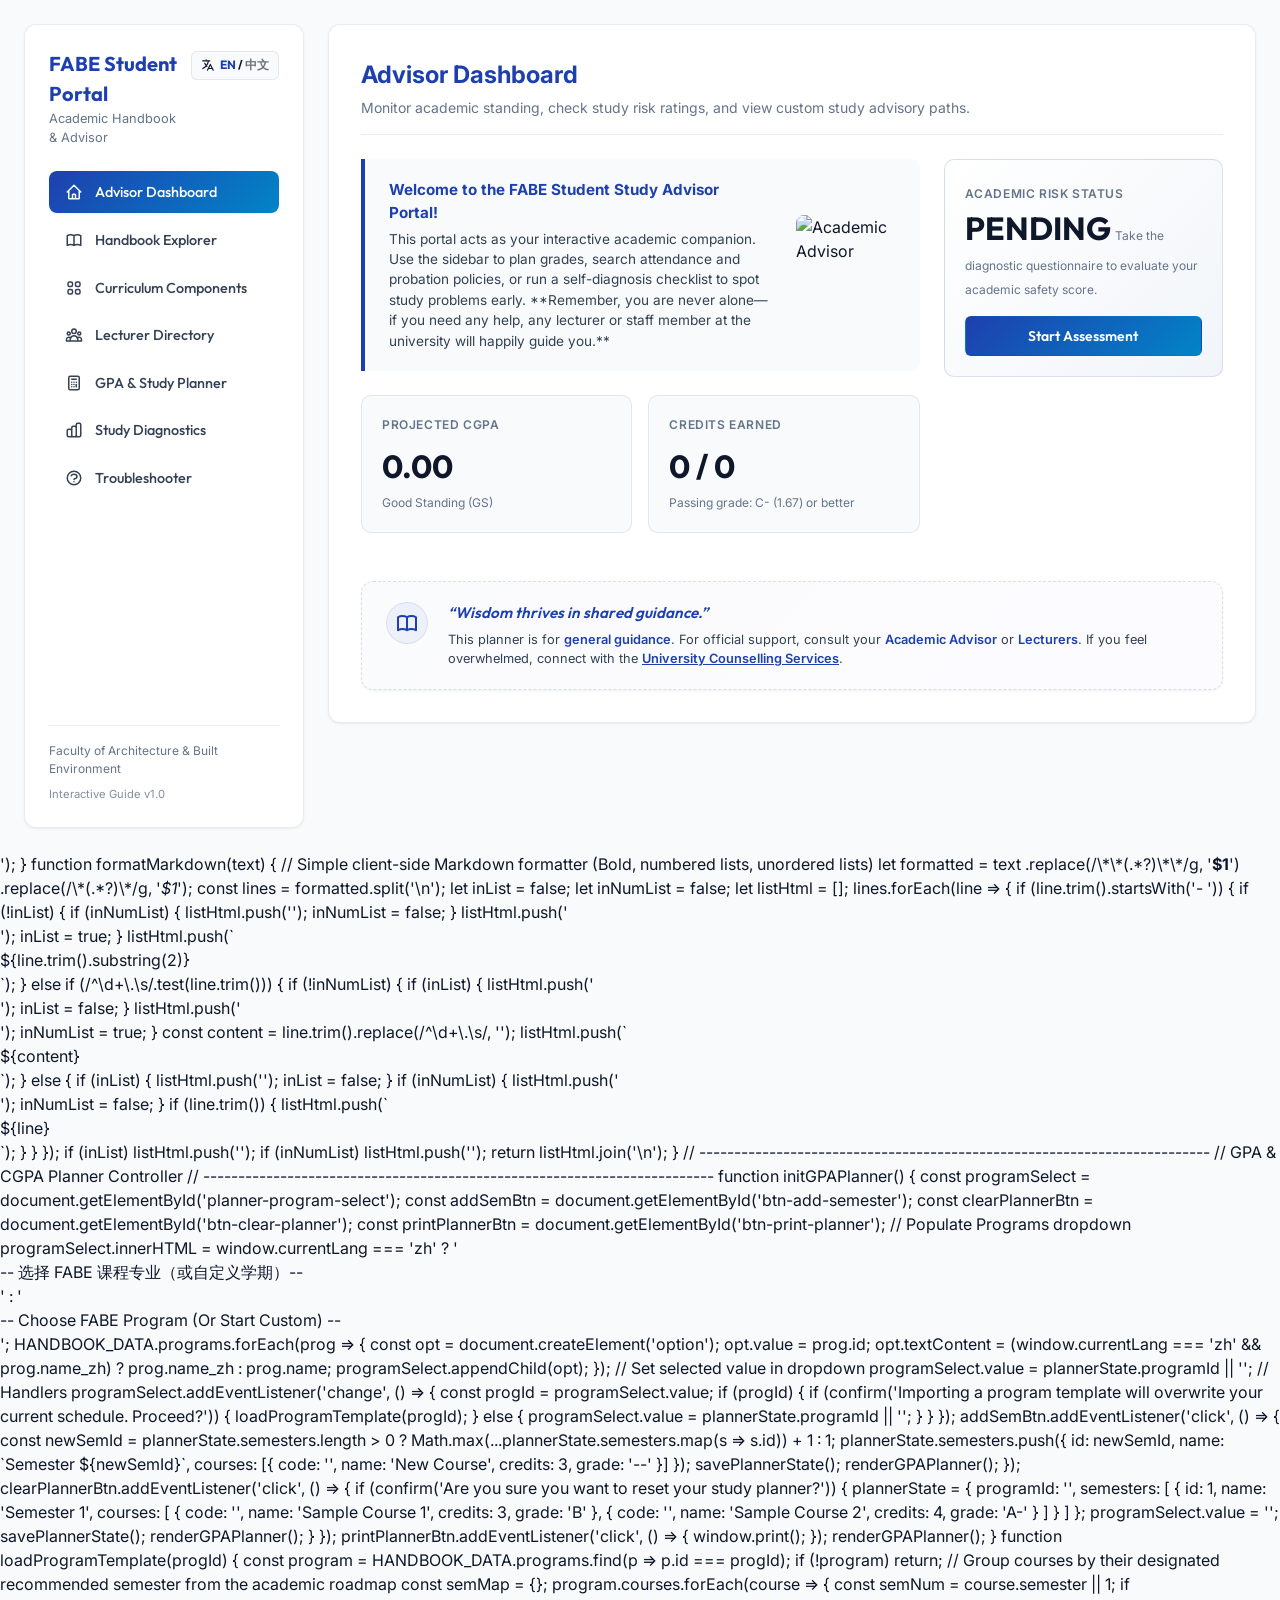
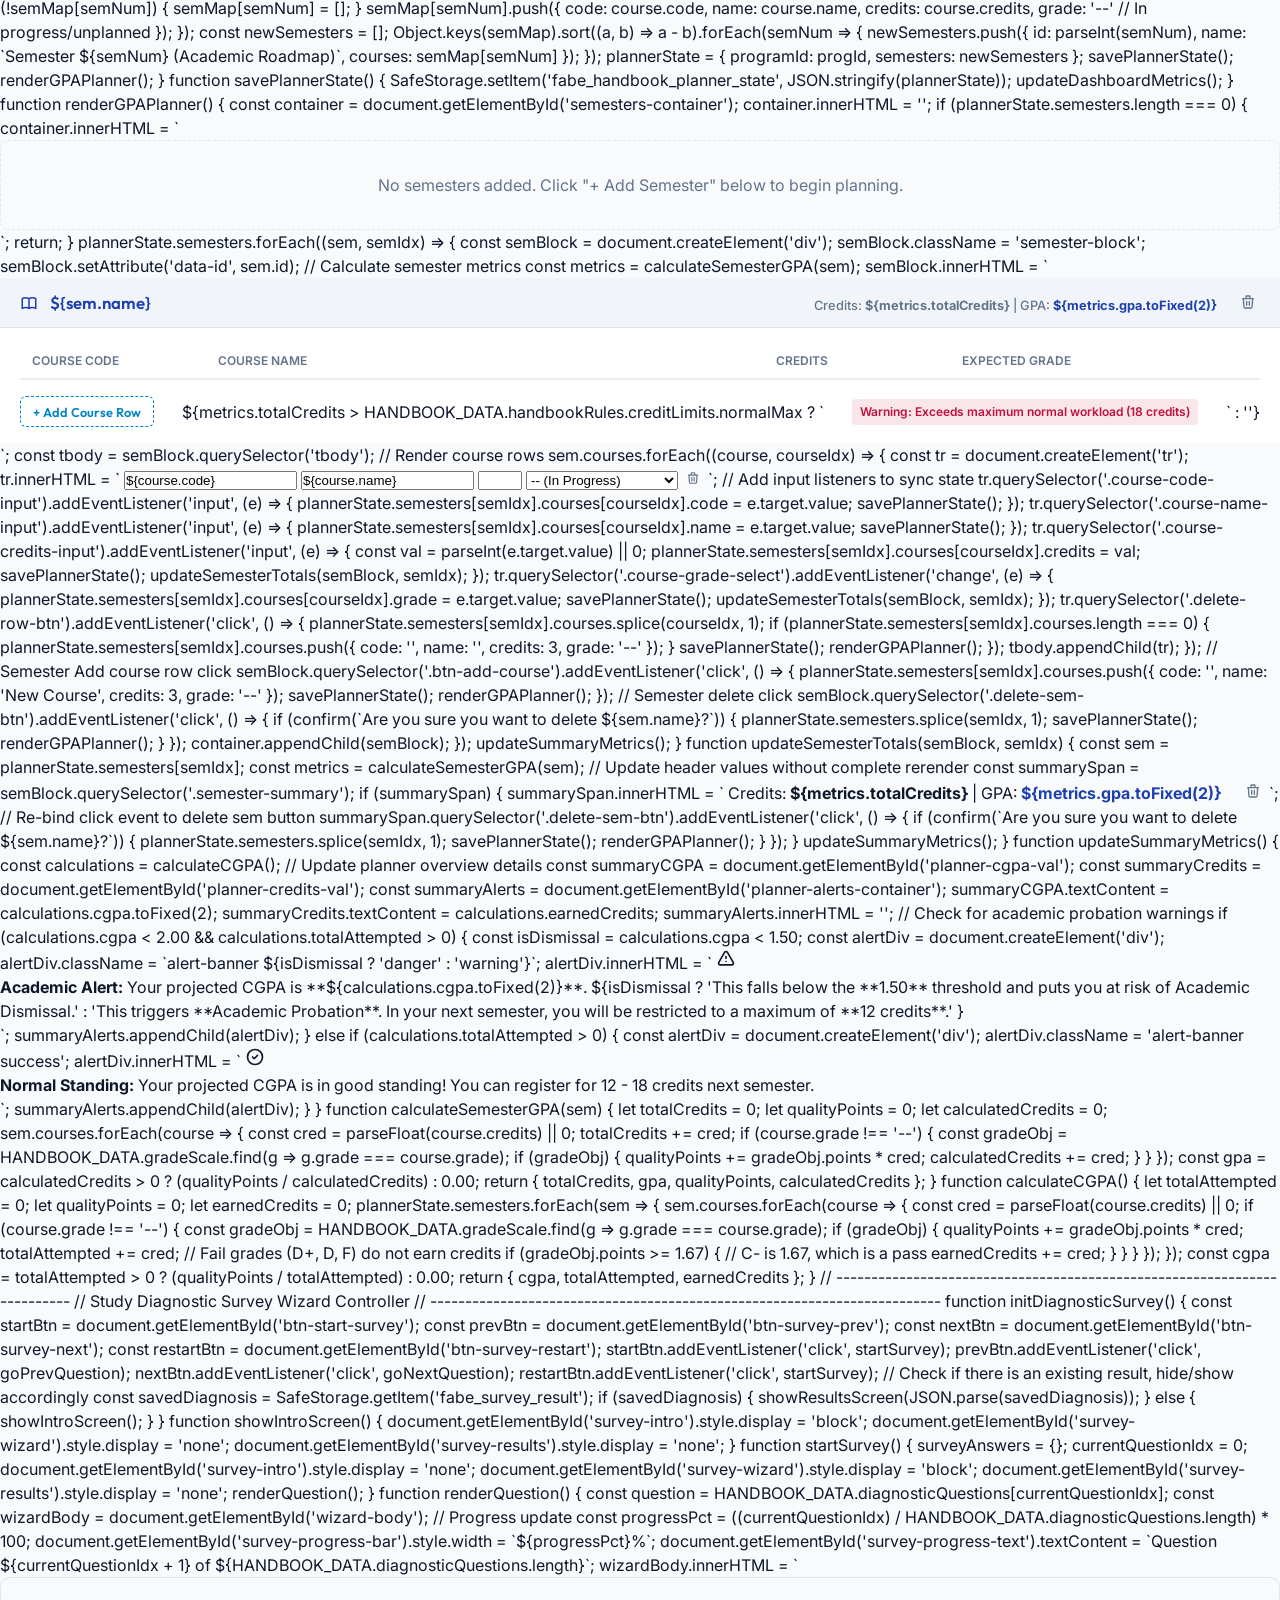
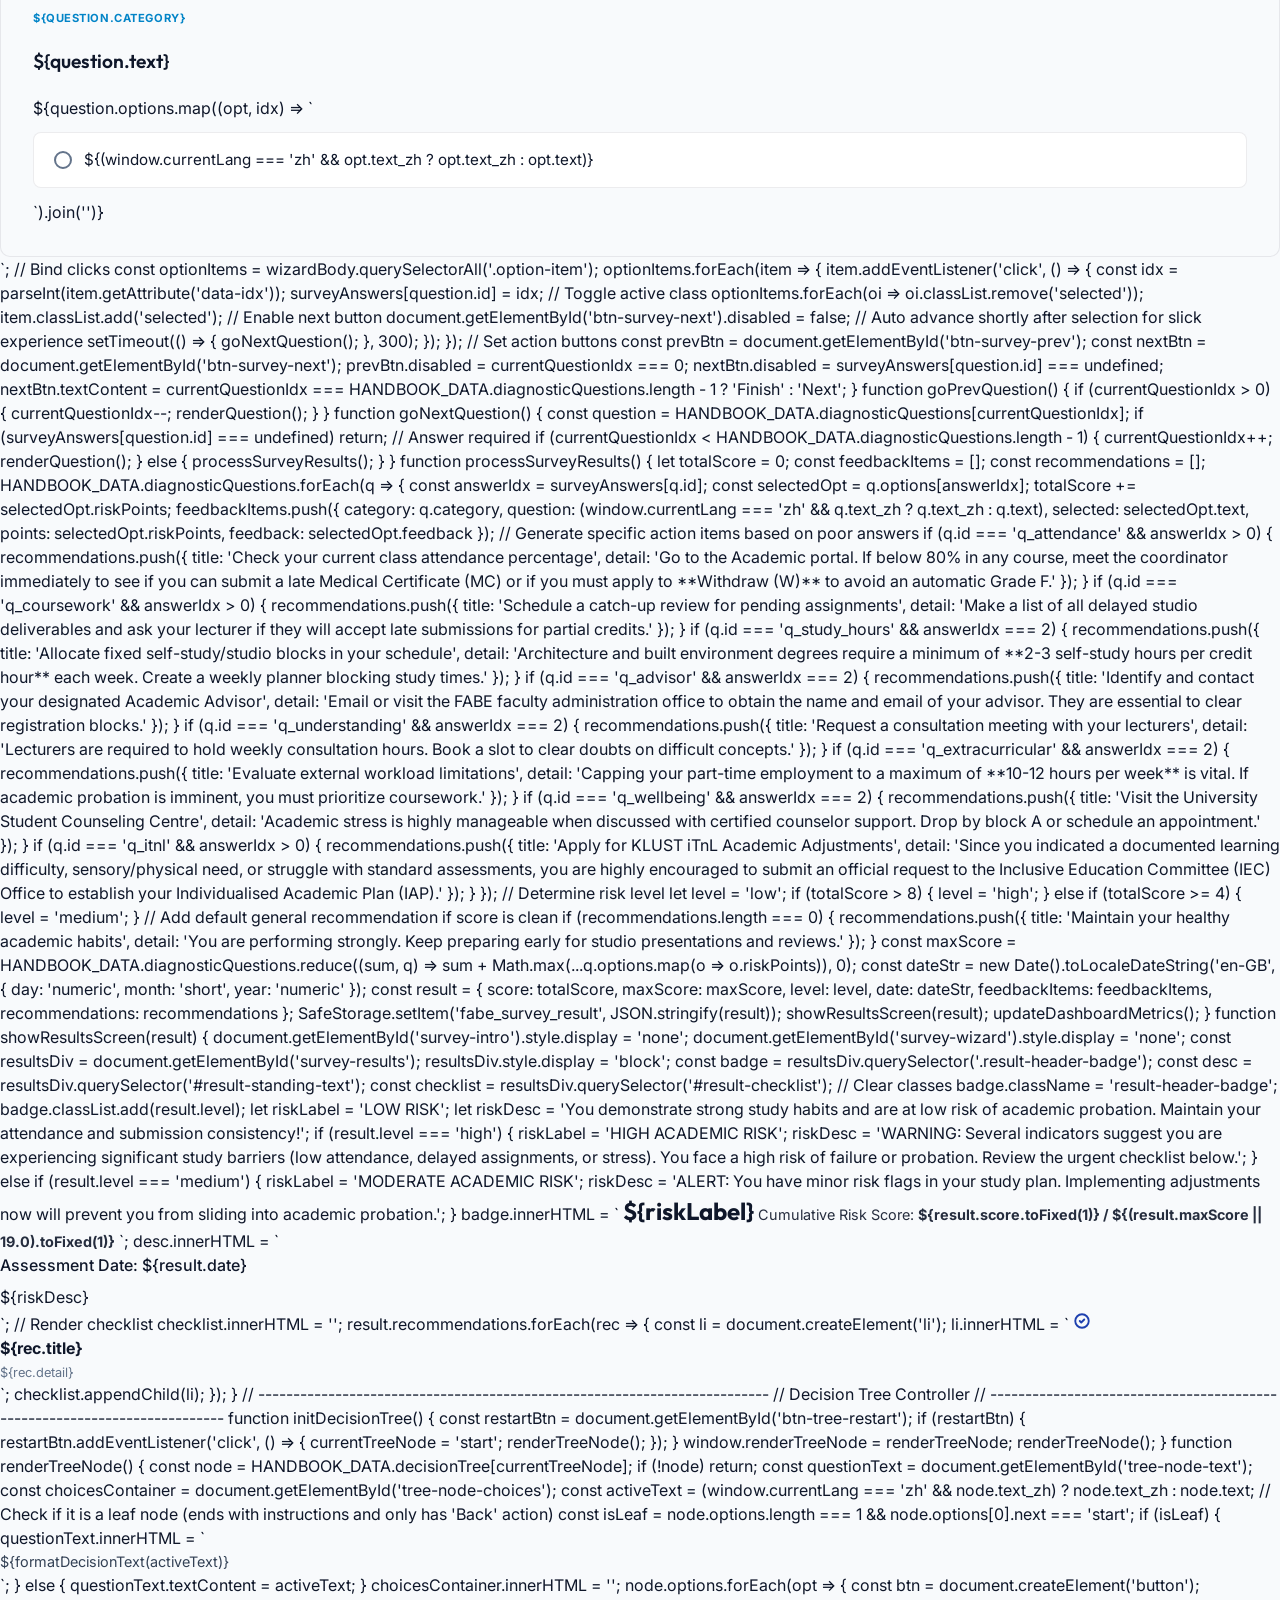
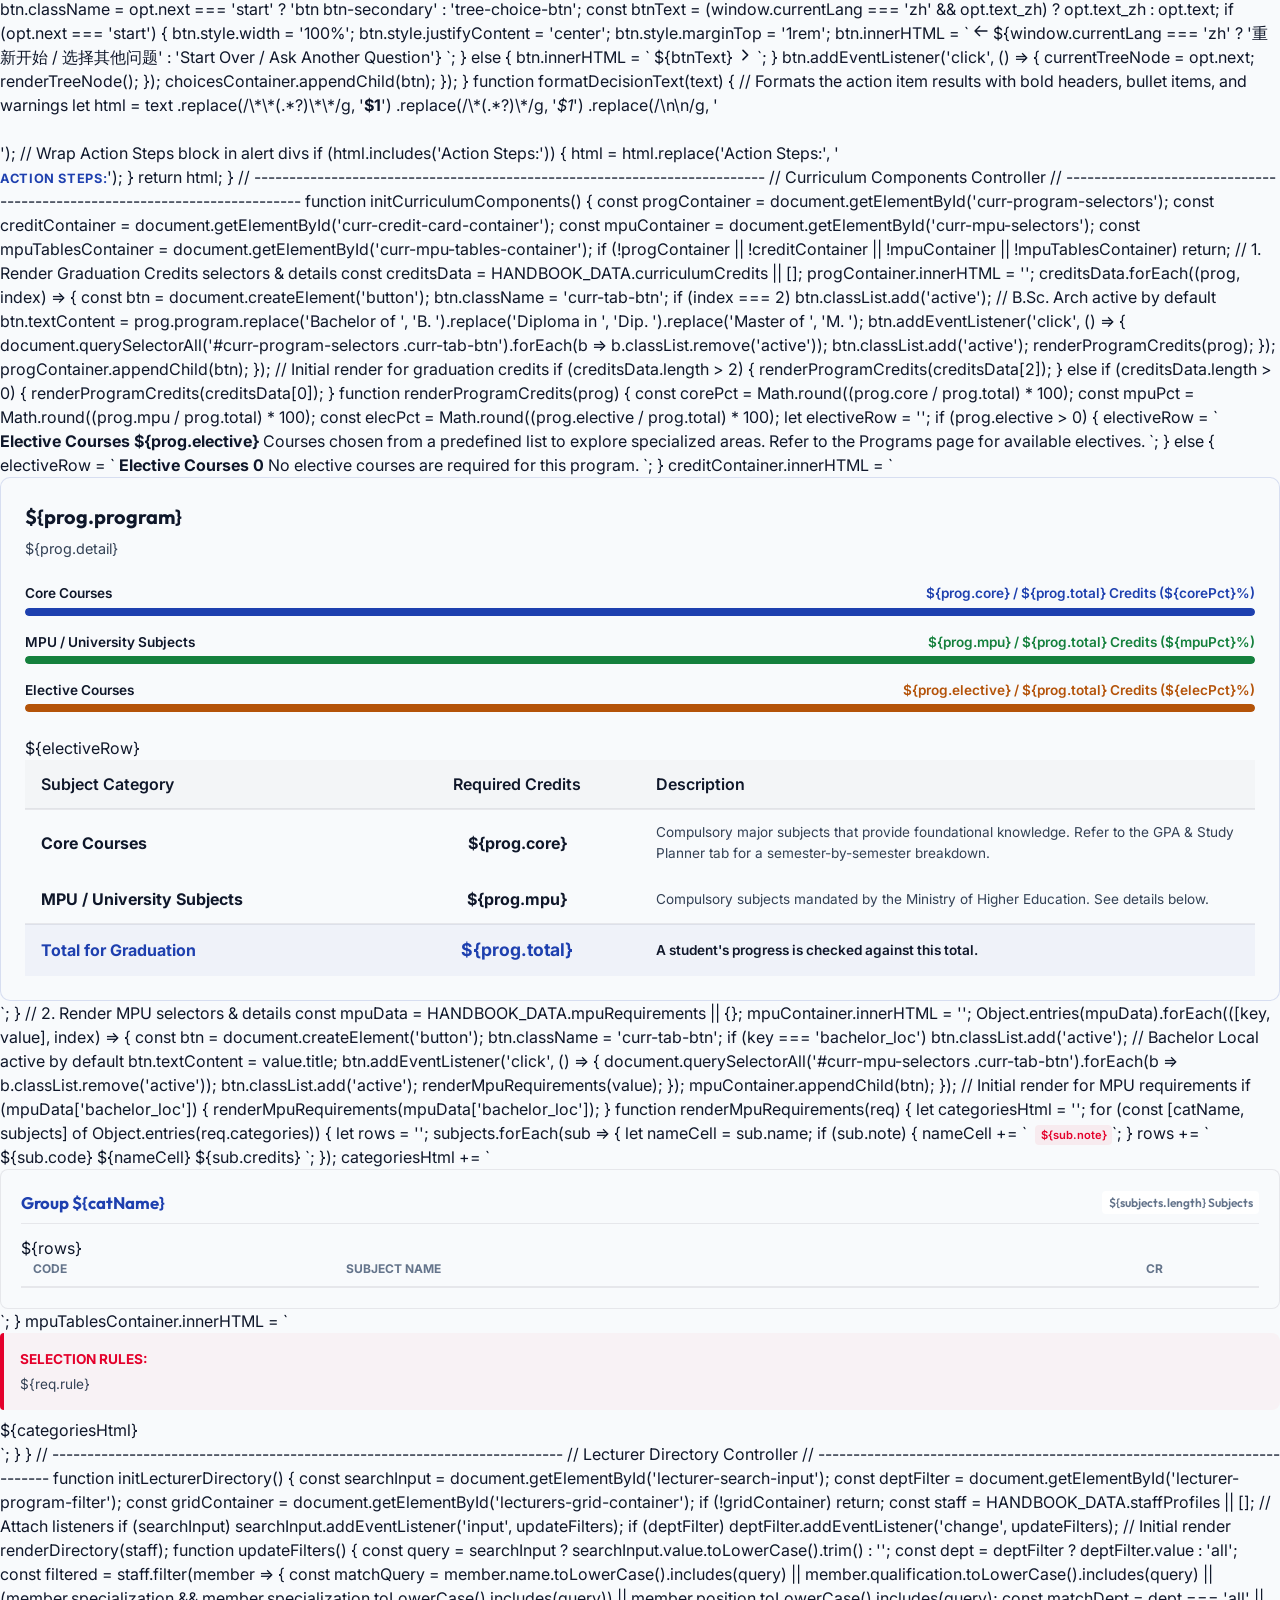
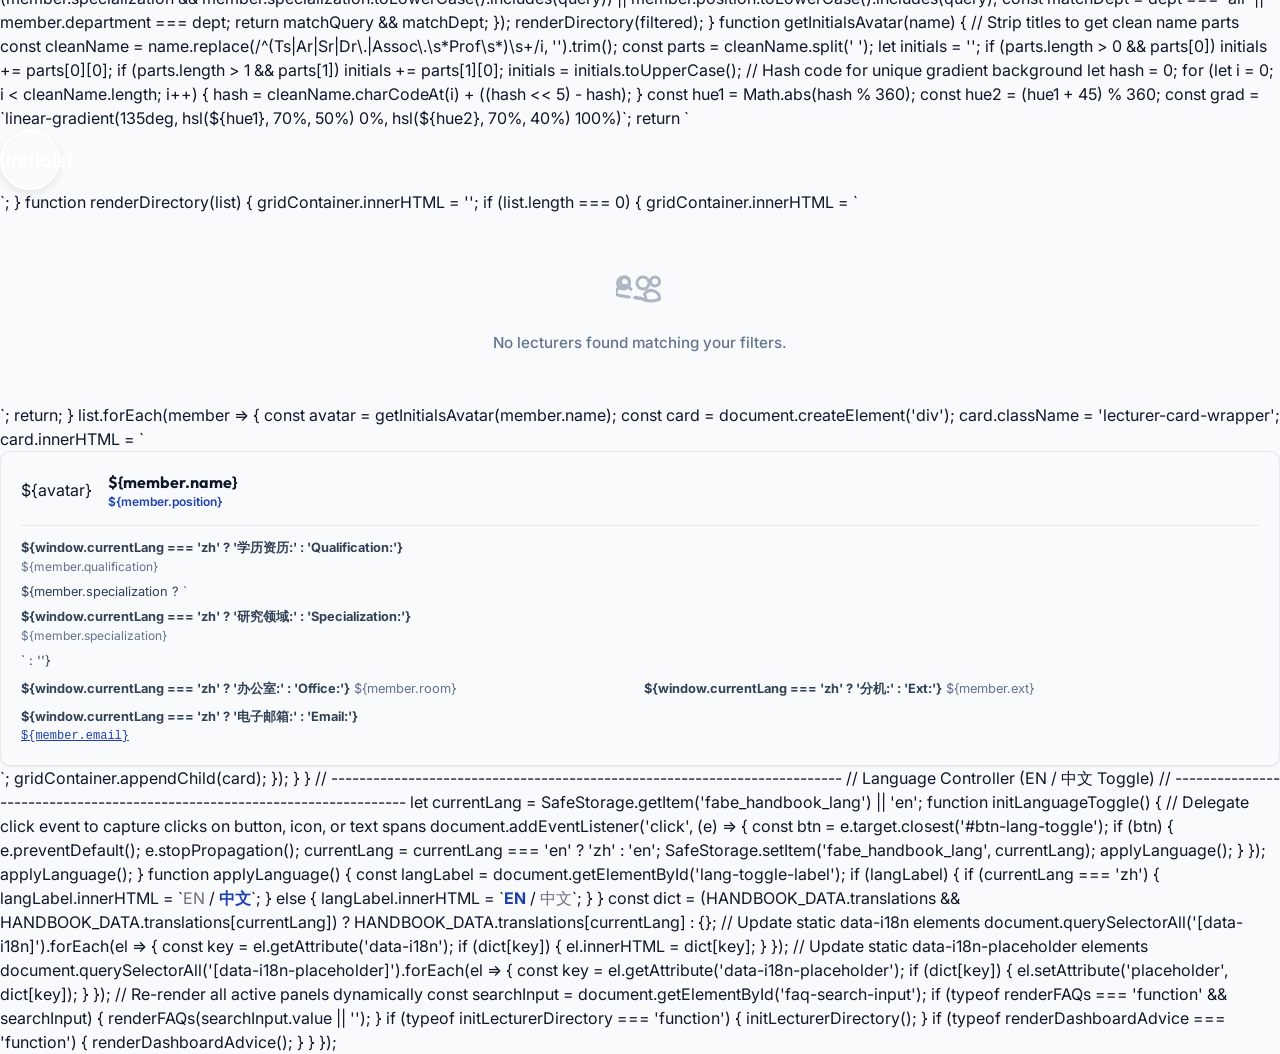
==== commit 2e4ff3f4: "Fix troubleshooter rendering logic, Chinese text resolution, and dynamic tree re-rendering" ====
--- a/Academic Handbook/embed.html
+++ b/Academic Handbook/embed.html
@@ -4260,6 +4260,10 @@
     if (typeof window.initLecturerDirectory === 'function') {
         window.initLecturerDirectory();
     }
+
+    if (typeof window.renderTreeNode === 'function') {
+        window.renderTreeNode();
+    }
 };
 
 document.addEventListener('DOMContentLoaded', () => {
@@ -5248,7 +5252,7 @@
                 <svg width="18" height="18" fill="none" stroke="var(--color-blue)" viewBox="0 0 24 24" style="margin-top: 3px;"><path stroke-linecap="round" stroke-linejoin="round" stroke-width="2.5" d="M9 12l2 2 4-4m6 2a9 9 0 11-18 0 9 9 0 0118 0z"/></svg>
                 <div>
                     <strong>${rec.title}</strong>
-                    <p style="margin-top: 0.15rem; font-size: 0.8rem; color: var(--text-muted);">${re(window.currentLang === 'zh' && c.detail_zh ? c.detail_zh : c.detail)}</p>
+                    <p style="margin-top: 0.15rem; font-size: 0.8rem; color: var(--text-muted);">${rec.detail}</p>
                 </div>
             `;
             checklist.appendChild(li);
@@ -5261,11 +5265,14 @@
     function initDecisionTree() {
         const restartBtn = document.getElementById('btn-tree-restart');
         
-        restartBtn.addEventListener('click', () => {
-            currentTreeNode = 'start';
-            renderTreeNode();
-        });
-
+        if (restartBtn) {
+            restartBtn.addEventListener('click', () => {
+                currentTreeNode = 'start';
+                renderTreeNode();
+            });
+        }
+
+        window.renderTreeNode = renderTreeNode;
         renderTreeNode();
     }
 
@@ -5275,6 +5282,8 @@
 
         const questionText = document.getElementById('tree-node-text');
         const choicesContainer = document.getElementById('tree-node-choices');
+
+        const activeText = (window.currentLang === 'zh' && node.text_zh) ? node.text_zh : node.text;
 
         // Check if it is a leaf node (ends with instructions and only has 'Back' action)
         const isLeaf = node.options.length === 1 && node.options[0].next === 'start';
@@ -5282,11 +5291,11 @@
         if (isLeaf) {
             questionText.innerHTML = `
                 <div class="result-rich-text">
-                    ${formatDecisionText(node.text)}
+                    ${formatDecisionText(activeText)}
                 </div>
             `;
         } else {
-            questionText.textContent = node.text;
+            questionText.textContent = activeText;
         }
 
         choicesContainer.innerHTML = '';
@@ -5294,17 +5303,19 @@
             const btn = document.createElement('button');
             btn.className = opt.next === 'start' ? 'btn btn-secondary' : 'tree-choice-btn';
             
+            const btnText = (window.currentLang === 'zh' && opt.text_zh) ? opt.text_zh : opt.text;
+
             if (opt.next === 'start') {
                 btn.style.width = '100%';
                 btn.style.justifyContent = 'center';
                 btn.style.marginTop = '1rem';
                 btn.innerHTML = `
                     <svg width="16" height="16" fill="none" stroke="currentColor" viewBox="0 0 24 24"><path stroke-linecap="round" stroke-linejoin="round" stroke-width="2" d="M10 19l-7-7m0 0l7-7m-7 7h18"/></svg>
-                    Start Over / Ask Another Question
+                    ${window.currentLang === 'zh' ? '重新开始 / 选择其他问题' : 'Start Over / Ask Another Question'}
                 `;
             } else {
                 btn.innerHTML = `
-                    <span>${(window.currentLang === 'zh' && opt.text_zh ? opt.text_zh : opt.text)}</span>
+                    <span>${btnText}</span>
                     <svg width="16" height="16" fill="none" stroke="currentColor" viewBox="0 0 24 24"><path stroke-linecap="round" stroke-linejoin="round" stroke-width="2.5" d="M9 5l7 7-7 7"/></svg>
                 `;
             }
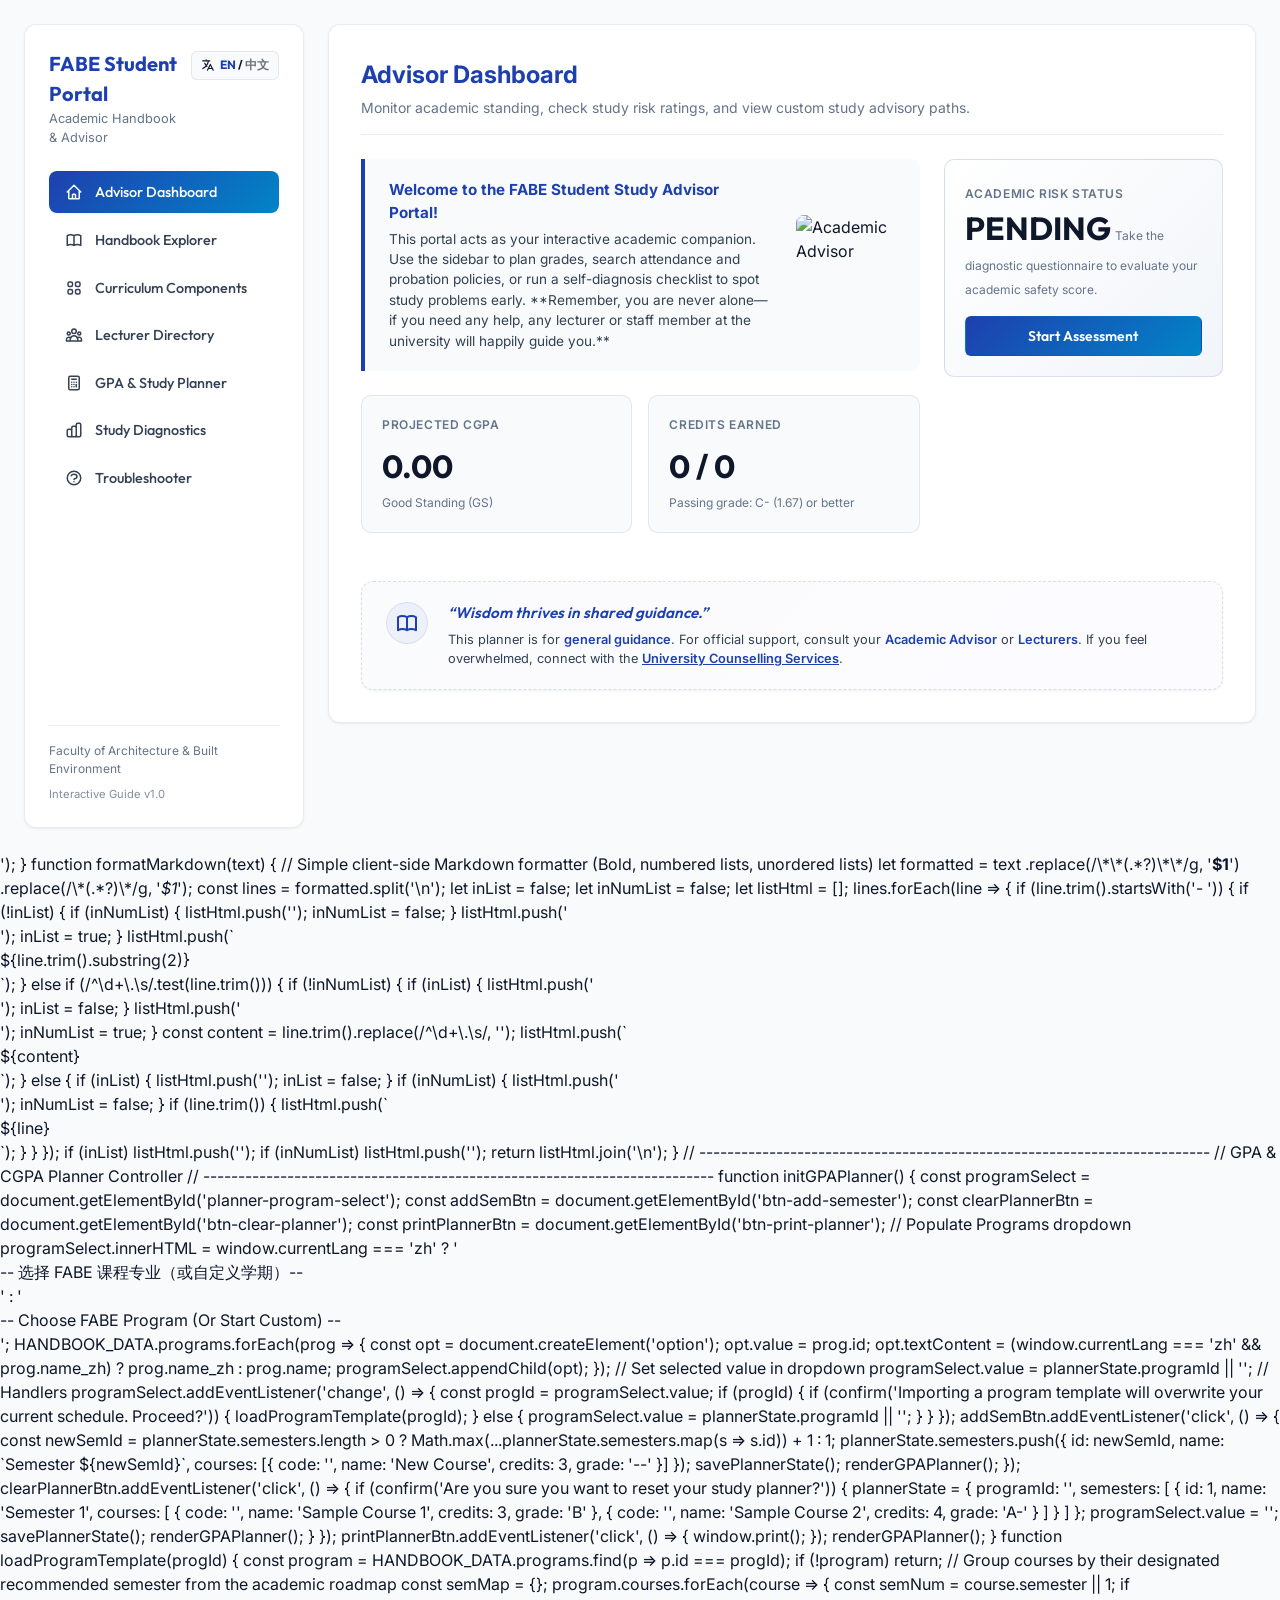
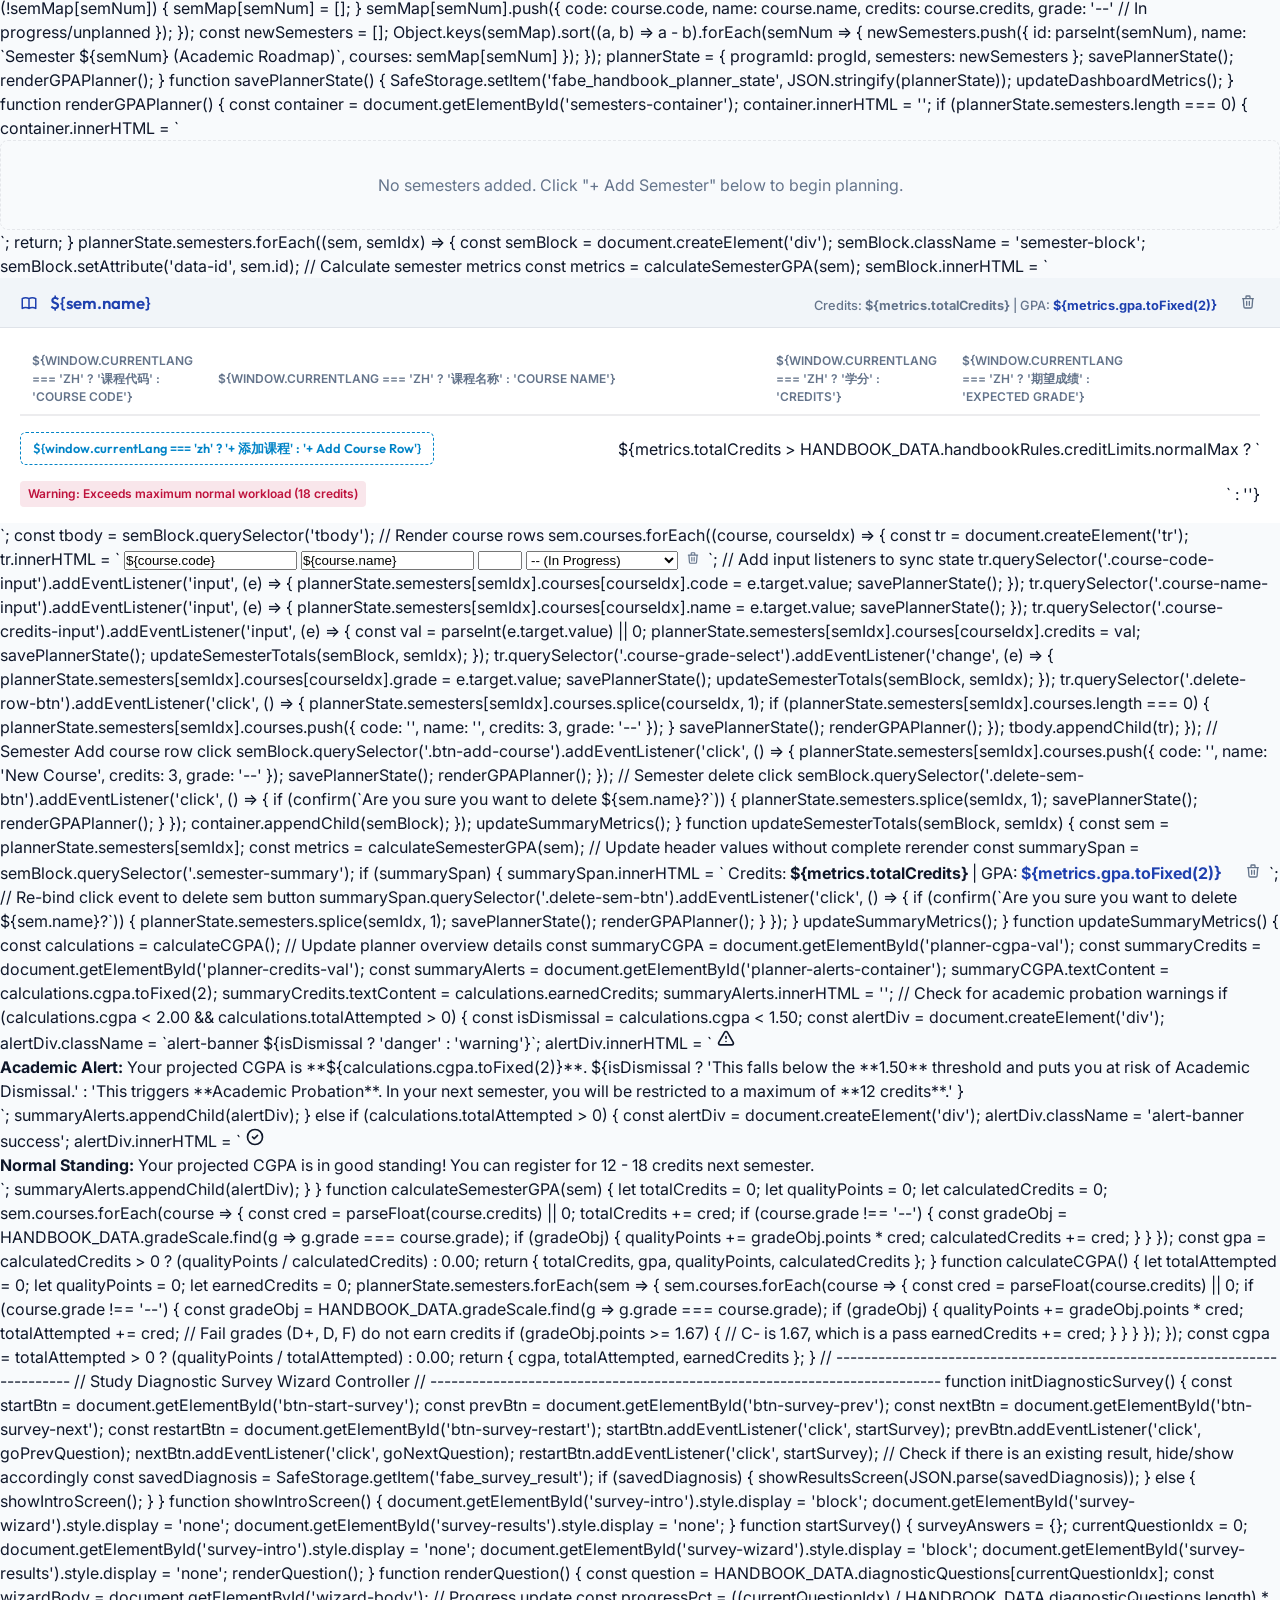
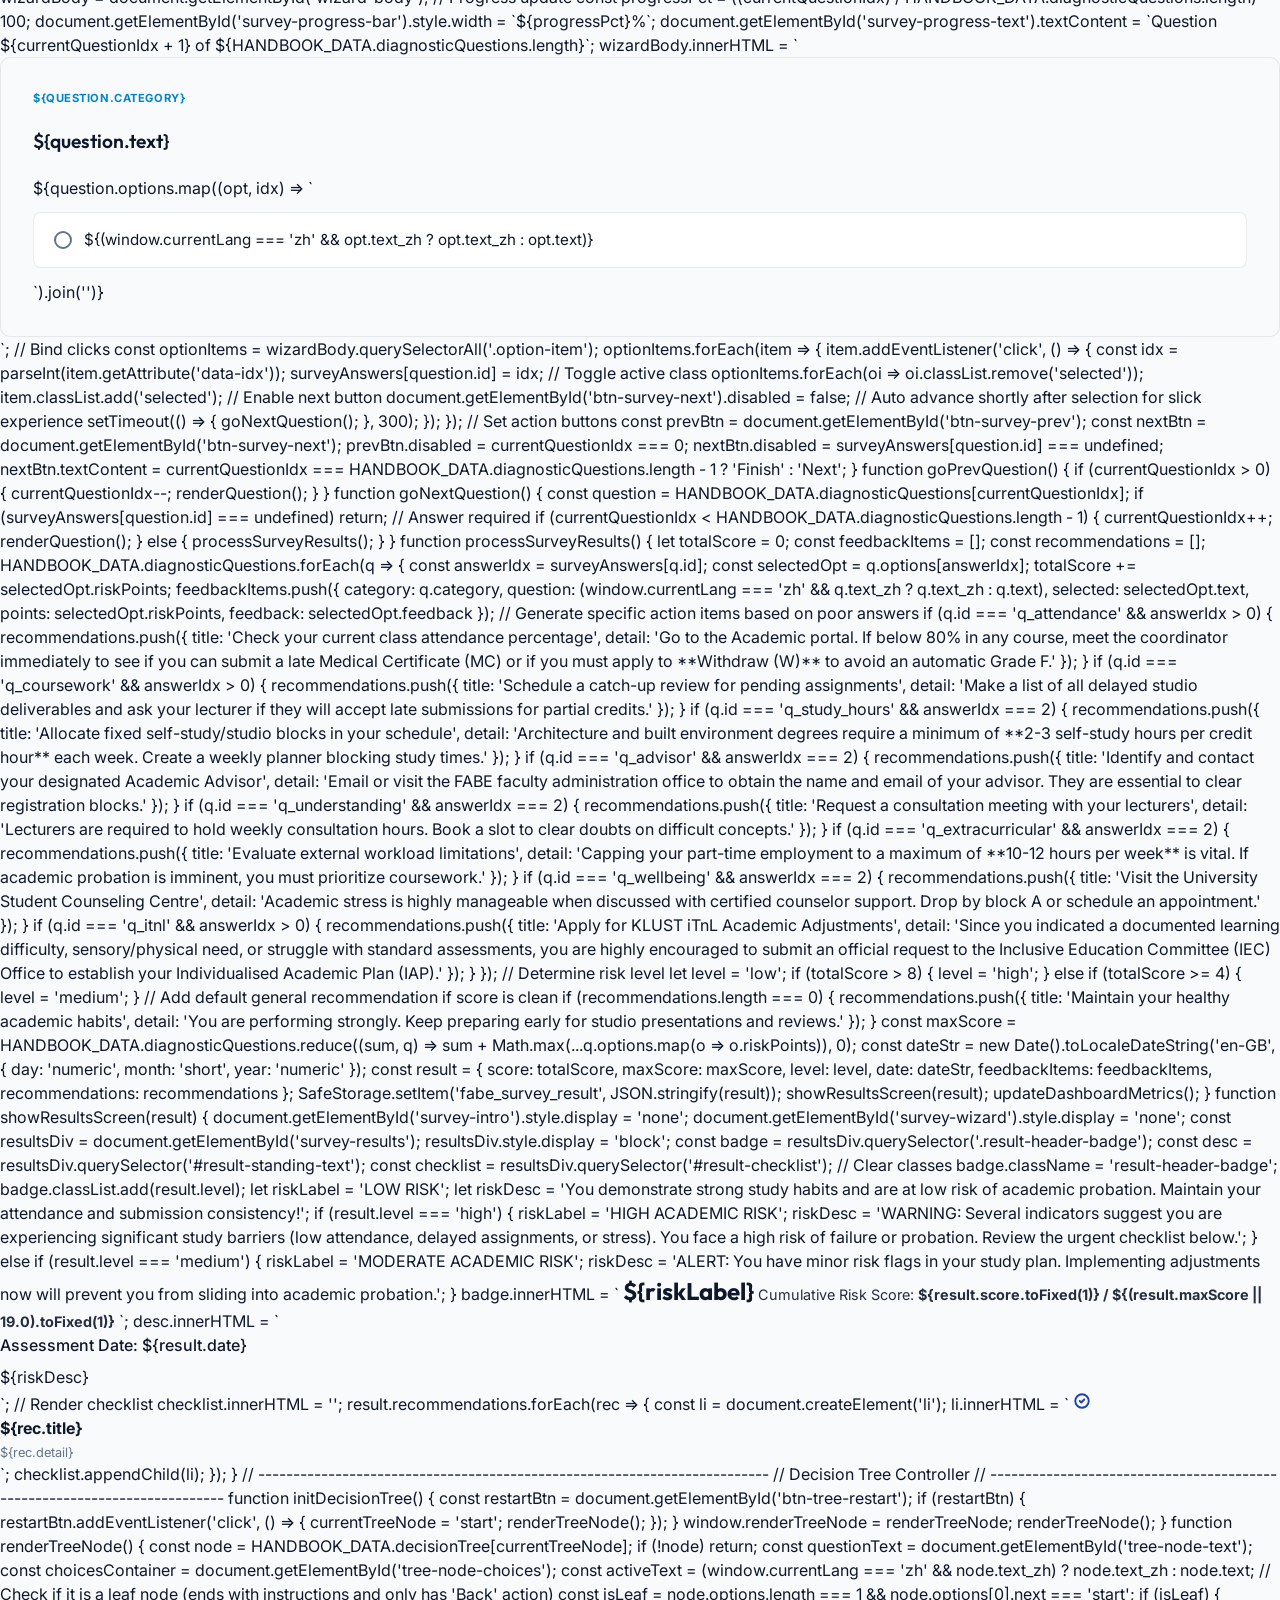
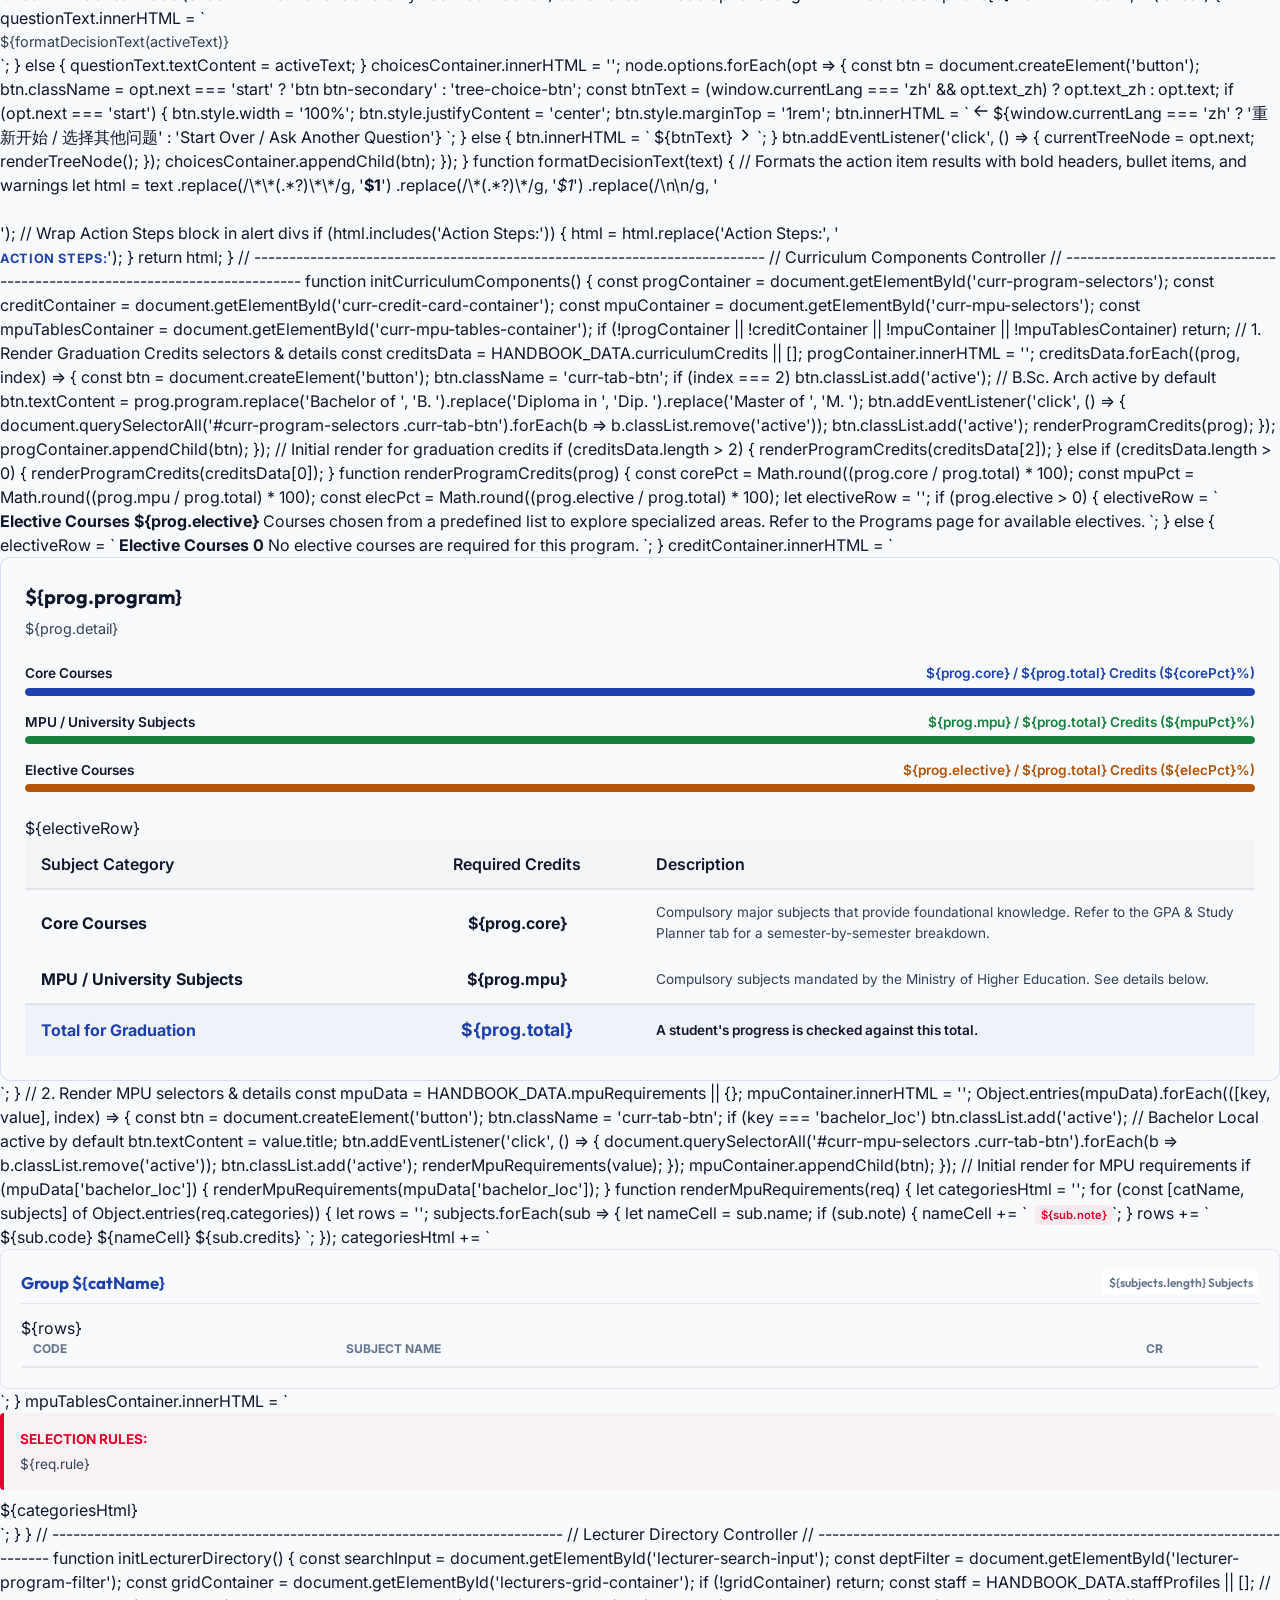
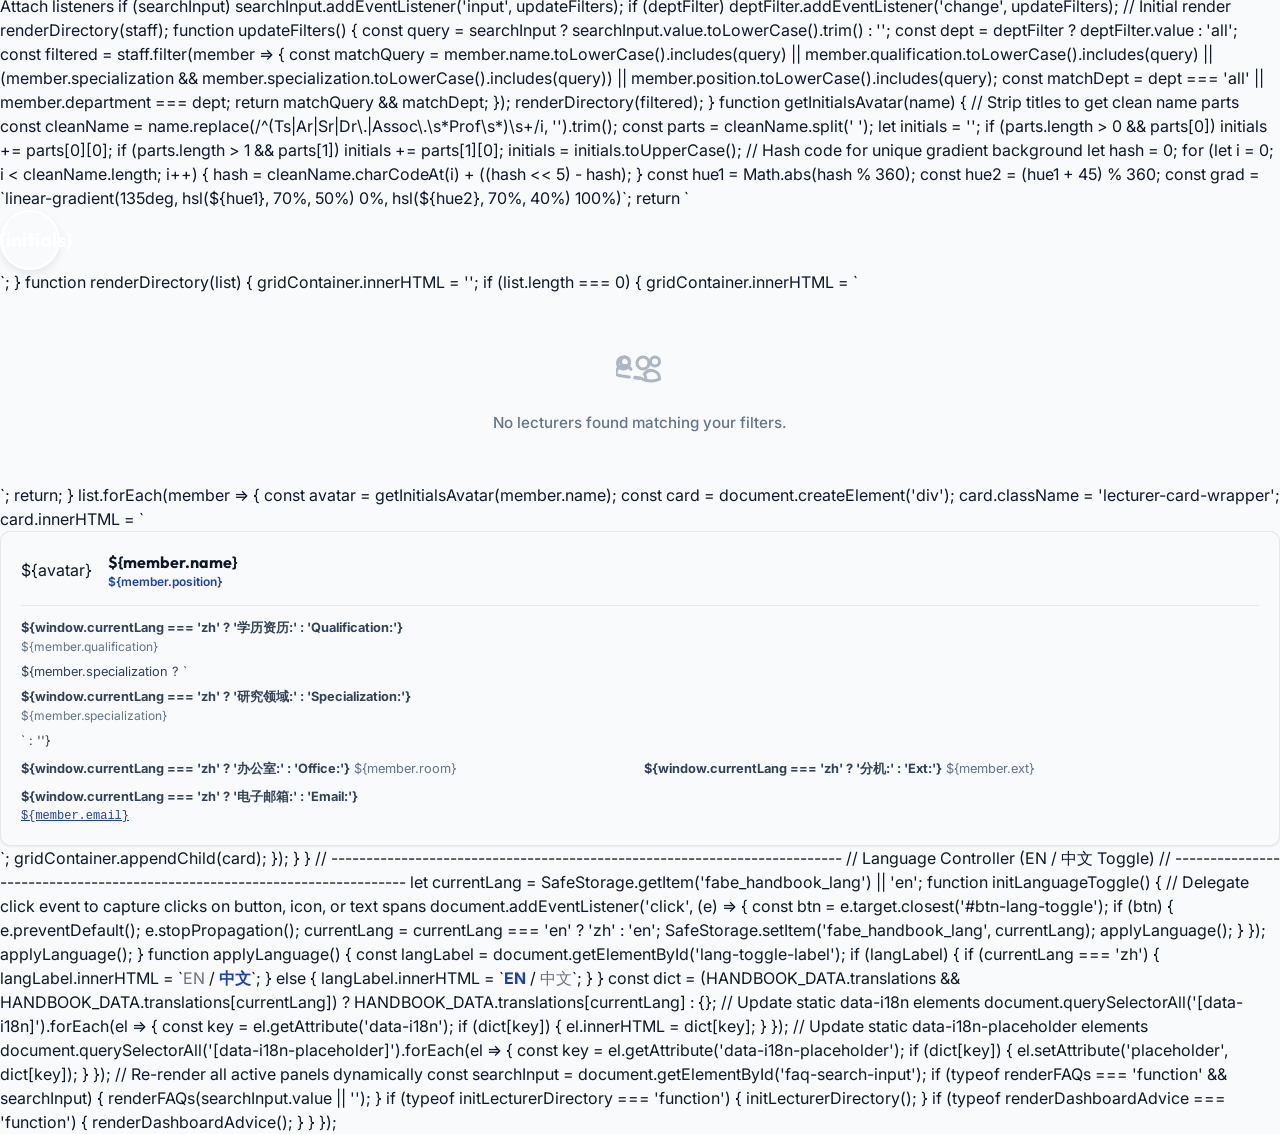
==== commit 26c0aaeb: "Provide 100% complete bilingual (EN / 中文) translation for the entire Academic Handbook website" ====
--- a/Academic Handbook/embed.html
+++ b/Academic Handbook/embed.html
@@ -1242,8 +1242,8 @@
             </nav>
             
             <div class="sidebar-footer">
-                <div>Faculty of Architecture & Built Environment</div>
-                <div style="font-size: 0.7rem; opacity: 0.8;">Interactive Guide v1.0</div>
+                <div data-i18n="footer_faculty">Faculty of Architecture & Built Environment</div>
+                <div style="font-size: 0.7rem; opacity: 0.8;" data-i18n="footer_guide">Interactive Guide v1.0</div>
             </div>
         </aside>
 
@@ -1261,22 +1261,22 @@
                     <div class="dashboard-main">
                         <div class="info-box">
                             <div class="info-box-text">
-                                <h4>Welcome to the FABE Student Study Advisor Portal!</h4>
-                                <p>This portal acts as your interactive academic companion. Use the sidebar to plan grades, search attendance and probation policies, or run a self-diagnosis checklist to spot study problems early. **Remember, you are never alone—if you need any help, any lecturer or staff member at the university will happily guide you.**</p>
+                                <h4 data-i18n="dash_welcome_head">Welcome to the FABE Student Study Advisor Portal!</h4>
+                                <p data-i18n="dash_welcome_body">This portal acts as your interactive academic companion. Use the sidebar to plan grades, search attendance and probation policies, or run a self-diagnosis checklist to spot study problems early. **Remember, you are never alone—if you need any help, any lecturer or staff member at the university will happily guide you.**</p>
                             </div>
                             <img src="https://raw.githubusercontent.com/rizalhusin-klust/fabe-website/main/Academic%20Handbook/advisor_illustration.png" alt="Academic Advisor" class="info-box-img">
                         </div>
 
                         <div class="metric-row">
                             <div class="stat-card">
-                                <span class="stat-label">Projected CGPA</span>
+                                <span class="stat-label" data-i18n="dash_lbl_cgpa">Projected CGPA</span>
                                 <span class="stat-val" id="dash-cgpa-val">0.00</span>
                                 <span class="stat-desc" id="dash-standing-val">Good Standing (GS)</span>
                             </div>
                             <div class="stat-card">
-                                <span class="stat-label">Credits Earned</span>
+                                <span class="stat-label" data-i18n="dash_lbl_credits">Credits Earned</span>
                                 <span class="stat-val" id="dash-credits-val">0 / 0</span>
-                                <span class="stat-desc">Passing grade: C- (1.67) or better</span>
+                                <span class="stat-desc" data-i18n="dash_desc_pass_grade">Passing grade: C- (1.67) or better</span>
                             </div>
                         </div>
 
@@ -1288,19 +1288,19 @@
                     <div class="dashboard-side">
                         <div class="stat-card" style="background: linear-gradient(135deg, var(--bg-secondary) 0%, var(--bg-tertiary) 100%); min-height: 200px; display: flex; flex-direction: column; justify-content: space-between; border-color: rgba(30, 64, 175, 0.15);">
                             <div>
-                                <span class="stat-label">Academic Risk Status</span>
+                                <span class="stat-label" data-i18n="dash_lbl_risk_status">Academic Risk Status</span>
                                 <span class="stat-val" id="dash-risk-val">PENDING</span>
                                 <span class="stat-desc" id="dash-risk-desc" style="margin-top: 0.5rem; line-height: 1.4;">Take the diagnostic questionnaire to evaluate your academic safety score.</span>
                             </div>
                             <div class="dash-assessment-actions" style="margin-top: 1rem; display: flex; flex-direction: column; gap: 0.5rem; width: 100%;">
                                 <button class="btn btn-primary" id="dash-start-assessment-btn" style="width: 100%; justify-content: center;">
-                                    Start Assessment
+                                    <span data-i18n="dash_btn_start">Start Assessment</span>
                                 </button>
                                 <button class="btn btn-secondary" id="dash-view-results-btn" style="width: 100%; justify-content: center; display: none;">
-                                    View Results
+                                    <span data-i18n="dash_btn_view">View Results</span>
                                 </button>
                                 <button class="btn btn-accent" id="dash-retake-assessment-btn" style="width: 100%; justify-content: center; display: none;">
-                                    Retake Assessment
+                                    <span data-i18n="dash_btn_retake">Retake Assessment</span>
                                 </button>
                             </div>
                         </div>
@@ -1312,8 +1312,8 @@
                         <svg width="24" height="24" fill="none" stroke="currentColor" stroke-width="2" viewBox="0 0 24 24"><path stroke-linecap="round" stroke-linejoin="round" d="M12 6.253v13m0-13C10.832 5.477 9.246 5 7.5 5S4.168 5.477 3 6.253v13C4.168 18.477 5.754 18 7.5 18s3.332.477 4.5 1.253m0-13C13.168 5.477 14.754 5 16.5 5c1.747 0 3.332.477 4.5 1.253v13C19.832 18.477 18.247 18 16.5 18c-1.746 0-3.332.477-4.5 1.253"/></svg>
                     </div>
                     <div class="wisdom-content">
-                        <p class="wisdom-text">“Wisdom thrives in shared guidance.”</p>
-                        <p class="wisdom-disclaimer">This planner is for <strong>general guidance</strong>. For official support, consult your <strong>Academic Advisor</strong> or <strong>Lecturers</strong>. If you feel overwhelmed, connect with the <a href="https://klust.edu.my/current-students/klust-counselling-services/" target="_blank" style="color: var(--color-blue); font-weight: 600; text-decoration: underline;">University Counselling Services</a>.</p>
+                        <p class="wisdom-text" data-i18n="wisdom_quote">“Wisdom thrives in shared guidance.”</p>
+                        <p class="wisdom-disclaimer" data-i18n="wisdom_disclaimer">This planner is for <strong>general guidance</strong>. For official support, consult your <strong>Academic Advisor</strong> or <strong>Lecturers</strong>. If you feel overwhelmed, connect with the <a href="https://klust.edu.my/current-students/klust-counselling-services/" target="_blank" style="color: var(--color-blue); font-weight: 600; text-decoration: underline;">University Counselling Services</a>.</p>
                     </div>
                 </div>
             </div>
@@ -1328,7 +1328,7 @@
                 <div class="search-wrapper">
                     <div class="search-box-container">
                         <svg fill="none" stroke="currentColor" viewBox="0 0 24 24"><path stroke-linecap="round" stroke-linejoin="round" stroke-width="2" d="M21 21l-6-6m2-5a7 7 0 11-14 0 7 7 0 0114 0z"/></svg>
-                        <input type="text" class="search-input" id="faq-search-input" placeholder="Search regulations (e.g., 'attendance', 'probation', 'repeating')...">
+                        <input type="text" class="search-input" id="faq-search-input" data-i18n-placeholder="search_placeholder" placeholder="Search regulations (e.g., 'attendance', 'probation', 'repeating')...">
                     </div>
 
                     <div class="faq-list" id="faq-list-container">
@@ -1347,31 +1347,31 @@
                 <div class="curriculum-layout" style="display: flex; flex-direction: column; gap: 2rem;">
                     <!-- Overview section -->
                     <div style="background: linear-gradient(135deg, rgba(30, 64, 175, 0.02) 0%, rgba(109, 40, 217, 0.02) 100%); border: 1px solid var(--border-color); border-radius: 12px; padding: 1.5rem;">
-                        <h2 style="font-family: var(--font-heading); color: var(--text-primary); margin-bottom: 0.5rem; font-size: 1.4rem; font-weight: 700;">Curriculum Structure</h2>
+                        <h2 style="font-family: var(--font-heading); color: var(--text-primary); margin-bottom: 0.5rem; font-size: 1.4rem; font-weight: 700;" data-i18n="curr_struct_title">Curriculum Structure</h2>
                         <p style="font-size: 0.95rem; color: var(--text-secondary); line-height: 1.6; margin-bottom: 1.5rem;">
-                            Each academic program is composed of three main categories of subjects. Students must fulfill the credit requirements for all categories to be eligible for graduation.
+                            <span data-i18n="curr_struct_intro">Each academic program is composed of three main categories of subjects. Students must fulfill the credit requirements for all categories to be eligible for graduation.</span>
                         </p>
                         
                         <div class="curriculum-grid" style="display: grid; grid-template-columns: repeat(auto-fit, minmax(280px, 1fr)); gap: 1.25rem;">
                             <!-- Category 1 -->
                             <div class="stat-card" style="display: flex; flex-direction: column; gap: 0.5rem; height: 100%; border-color: rgba(30, 64, 175, 0.1); background: var(--bg-primary);">
-                                <h3 style="font-family: var(--font-heading); font-size: 1.1rem; color: var(--color-blue); font-weight: 700;">1. Core Courses</h3>
+                                <h3 style="font-family: var(--font-heading); font-size: 1.1rem; color: var(--color-blue); font-weight: 700;"><span data-i18n="curr_c1_title">1. Core Courses</span></h3>
                                 <p style="font-size: 0.85rem; color: var(--text-secondary); line-height: 1.5;">
-                                    These are compulsory major subjects that form the fundamental knowledge of your chosen field of study. The detailed list of core courses for each semester can be found in the <span style="font-weight: 600; color: var(--color-blue);">GPA & Study Planner</span> tab.
+                                    <span data-i18n="curr_c1_desc">These are compulsory major subjects that form the fundamental knowledge of your chosen field of study. The detailed list of core courses for each semester can be found in the GPA & Study Planner tab.</span>
                                 </p>
                             </div>
                             <!-- Category 2 -->
                             <div class="stat-card" style="display: flex; flex-direction: column; gap: 0.5rem; height: 100%; border-color: rgba(30, 64, 175, 0.1); background: var(--bg-primary);">
-                                <h3 style="font-family: var(--font-heading); font-size: 1.1rem; color: var(--color-emerald); font-weight: 700;">2. MPU / University Subjects</h3>
+                                <h3 style="font-family: var(--font-heading); font-size: 1.1rem; color: var(--color-emerald); font-weight: 700;"><span data-i18n="curr_c2_title">2. MPU / University Subjects</span></h3>
                                 <p style="font-size: 0.85rem; color: var(--text-secondary); line-height: 1.5;">
-                                    These are compulsory subjects mandated by the Ministry of Higher Education Malaysia. All students must pass these subjects. The specific requirements and subject options for Diploma and Bachelor programs are detailed below on this page.
+                                    <span data-i18n="curr_c2_desc">These are compulsory subjects mandated by the Ministry of Higher Education Malaysia. All students must pass these subjects. The specific requirements and subject options for Diploma and Bachelor programs are detailed below on this page.</span>
                                 </p>
                             </div>
                             <!-- Category 3 -->
                             <div class="stat-card" style="display: flex; flex-direction: column; gap: 0.5rem; height: 100%; border-color: rgba(30, 64, 175, 0.1); background: var(--bg-primary);">
-                                <h3 style="font-family: var(--font-heading); font-size: 1.1rem; color: var(--color-amber); font-weight: 700;">3. Elective Courses</h3>
+                                <h3 style="font-family: var(--font-heading); font-size: 1.1rem; color: var(--color-amber); font-weight: 700;"><span data-i18n="curr_c3_title">3. Elective Courses</span></h3>
                                 <p style="font-size: 0.85rem; color: var(--text-secondary); line-height: 1.5;">
-                                    These courses allow students to explore specific areas of interest within their broader field. Students can choose from a predefined list of subjects to meet the elective credit requirements.
+                                    <span data-i18n="curr_c3_desc">These courses allow students to explore specific areas of interest within their broader field. Students can choose from a predefined list of subjects to meet the elective credit requirements.</span>
                                 </p>
                             </div>
                         </div>
@@ -1379,9 +1379,9 @@
 
                     <!-- Graduation Progress Section -->
                     <div style="border: 1px solid var(--border-color); border-radius: 12px; padding: 1.5rem; background: var(--bg-secondary);">
-                        <h2 style="font-family: var(--font-heading); color: var(--text-primary); margin-bottom: 0.5rem; font-size: 1.4rem; font-weight: 700;">Tracking Graduation Progress</h2>
+                        <h2 style="font-family: var(--font-heading); color: var(--text-primary); margin-bottom: 0.5rem; font-size: 1.4rem; font-weight: 700;" data-i18n="curr_breakdown_title">Tracking Graduation Progress</h2>
                         <p style="font-size: 0.95rem; color: var(--text-secondary); line-height: 1.6; margin-bottom: 1rem;">
-                            To graduate, a student must successfully complete all required credits from the three subject categories. Select a program below to inspect its credit distribution.
+                            <span data-i18n="curr_breakdown_intro">To graduate, a student must successfully complete all required credits from the three subject categories. Select a program below to inspect its credit distribution.</span>
                         </p>
 
                         <!-- Program Selectors -->
@@ -1397,9 +1397,9 @@
 
                     <!-- MPU Details Section -->
                     <div style="border: 1px solid var(--border-color); border-radius: 12px; padding: 1.5rem; background: var(--bg-secondary);">
-                        <h2 style="font-family: var(--font-heading); color: var(--text-primary); margin-bottom: 0.5rem; font-size: 1.4rem; font-weight: 700;">MPU / University Subjects Details</h2>
+                        <h2 style="font-family: var(--font-heading); color: var(--text-primary); margin-bottom: 0.5rem; font-size: 1.4rem; font-weight: 700;" data-i18n="curr_mpu_header">MPU / University Subjects Details</h2>
                         <p style="font-size: 0.95rem; color: var(--text-secondary); line-height: 1.6; margin-bottom: 1rem;">
-                            The tables below show the required subjects and selection rules for each program level.
+                            <span data-i18n="curr_mpu_intro">The tables below show the required subjects and selection rules for each program level.</span>
                         </p>
 
                         <!-- Student Category Selectors -->
@@ -1467,18 +1467,18 @@
                     <!-- Setup and Import Row -->
                     <div class="setup-card">
                         <div class="form-group">
-                            <label for="planner-program-select">Load Syllabus Template</label>
+                            <label for="planner-program-select" data-i18n="planner_load_label">Load Syllabus Template</label>
                             <select class="select-input" id="planner-program-select">
                                 <!-- Populated dynamically -->
                             </select>
                         </div>
                         <div style="margin-left: auto; display: flex; gap: 0.5rem;">
-                            <button class="btn btn-secondary" id="btn-clear-planner">Reset Planner</button>
+                            <button class="btn btn-secondary" id="btn-clear-planner"><span data-i18n="planner_btn_reset">Reset Planner</span></button>
                             <button class="btn btn-accent" id="btn-print-planner">
                                 <svg width="16" height="16" fill="none" stroke="currentColor" stroke-width="2" viewBox="0 0 24 24"><path stroke-linecap="round" stroke-linejoin="round" d="M17 17h2a2 2 0 002-2v-4a2 2 0 00-2-2H5a2 2 0 00-2 2v4a2 2 0 002 2h2m2 4h10a2 2 0 002-2v-4a2 2 0 00-2-2H9a2 2 0 00-2 2v4a2 2 0 002 2zm8-12V5a2 2 0 00-2-2H9a2 2 0 00-2 2v4h10z"/></svg>
-                                Print Plan
+                                <span data-i18n="planner_btn_print">Print Plan</span>
                             </button>
-                            <button class="btn btn-primary" id="btn-add-semester">+ Add Semester</button>
+                            <button class="btn btn-primary" id="btn-add-semester"><span data-i18n="planner_btn_add_sem">+ Add Semester</span></button>
                         </div>
                     </div>
 
@@ -1528,11 +1528,11 @@
                 <div class="survey-screen" id="survey-intro">
                     <div style="text-align: center; max-width: 600px; margin: 3rem auto;">
                         <svg width="64" height="64" fill="none" stroke="var(--color-blue)" viewBox="0 0 24 24" style="margin-bottom: 1.5rem;"><path stroke-linecap="round" stroke-linejoin="round" stroke-width="1.5" d="M9 5H7a2 2 0 00-2 2v12a2 2 0 002 2h10a2 2 0 002-2V7a2 2 0 00-2-2h-2M9 5a2 2 0 002 2h2a2 2 0 002-2M9 5a2 2 0 012-2h2a2 2 0 012 2m-3 7h3m-3 4h3m-6-4h.01M9 16h.01"/></svg>
-                        <h3 style="font-family: var(--font-heading); font-size: 1.5rem; margin-bottom: 0.75rem;">Study Habits & Risk Assessment</h3>
+                        <h3 style="font-family: var(--font-heading); font-size: 1.5rem; margin-bottom: 0.75rem;"><span data-i18n="diag_intro_title">Study Habits & Risk Assessment</span>3>
                         <p style="color: var(--text-secondary); line-height: 1.6; margin-bottom: 1.5rem;">
-                            Answer 7 simple questions about your class attendance, submissions, time management, and study environment. We will analyze your inputs and generate a customized action plan with recommendations from the Academic Handbook.
+                            <span data-i18n="diag_intro_body">Answer 7 simple questions about your class attendance, submissions, time management, and study environment. We will analyze your inputs and generate a customized action plan with recommendations from the Academic Handbook.</span>
                         </p>
-                        <button class="btn btn-primary" id="btn-start-survey">Begin Assessment</button>
+                        <button class="btn btn-primary" id="btn-start-survey"><span data-i18n="diag_btn_begin">Begin Assessment</span></button>
                     </div>
                 </div>
 
@@ -1551,8 +1551,8 @@
                         </div>
 
                         <div class="wizard-actions">
-                            <button class="btn btn-secondary" id="btn-survey-prev" disabled>Back</button>
-                            <button class="btn btn-primary" id="btn-survey-next" disabled>Next</button>
+                            <button class="btn btn-secondary" id="btn-survey-prev" disabled><span data-i18n="diag_btn_back">Back</span></button>
+                            <button class="btn btn-primary" id="btn-survey-next" disabled><span data-i18n="diag_btn_next">Next</span></button>
                         </div>
                     </div>
                 </div>
@@ -1646,7 +1646,7 @@
             "btn_retake_assessment": "Retake Assessment",
             "search_title": "Academic Handbook Explorer",
             "search_subtitle": "Search official academic regulations, policies, and inclusive learning support.",
-            "search_placeholder": "Search rules, attendance policy, probation, fail repeats, iTnL...",
+            "search_placeholder": "Search regulations (e.g., 'attendance', 'probation', 'repeating')...",
             "filter_all_cats": "All Categories",
             "faq_no_results": "No matching rules or FAQs found.",
             "curriculum_title": "Curriculum Components",
@@ -1695,13 +1695,45 @@
             "tree_title": "Academic Troubleshooter",
             "tree_subtitle": "Interactive decision tree for common student scenarios, probation recovery, and iTnL accommodations.",
             "tree_select_prompt": "Select your current academic situation or concern below:",
-            "wisdom_quote": "Wisdom thrives in shared guidance.",
+            "wisdom_quote": "“Wisdom thrives in shared guidance.”",
             "wisdom_sub": "This handbook provides general guidance based on official regulations. For personalized support, consult your Academic Advisor or ",
             "counselling_link": "KLUST University Counselling Services",
             "advice_good_title": "Academic Standing: Good Standing",
             "advice_good_body": "Your projected CGPA is at or above 2.00. Maintain your momentum by preparing for upcoming studio reviews and tracking major credit assignments.",
             "advice_probation_title": "Academic Warning: Academic Probation",
-            "advice_probation_body": "Your projected CGPA is below 2.00. Under university regulations, your next semester workload will be capped at 12 credits. Priority should be given to repeating failed core subjects to replace grades."
+            "advice_probation_body": "Your projected CGPA is below 2.00. Under university regulations, your next semester workload will be capped at 12 credits. Priority should be given to repeating failed core subjects to replace grades.",
+            "dash_welcome_head": "Welcome to the FABE Student Study Advisor Portal!",
+            "dash_welcome_body": "This portal acts as your interactive academic companion. Use the sidebar to plan grades, search attendance and probation policies, or run a self-diagnosis checklist to spot study problems early. **Remember, you are never alone—if you need any help, any lecturer or staff member at the university will happily guide you.**",
+            "dash_lbl_cgpa": "Projected CGPA",
+            "dash_lbl_credits": "Credits Earned",
+            "dash_desc_pass_grade": "Passing grade: C- (1.67) or better",
+            "dash_lbl_risk_status": "Academic Risk Status",
+            "dash_btn_start": "Start Diagnostic Assessment",
+            "dash_btn_view": "View Diagnostic Results",
+            "dash_btn_retake": "Retake Assessment",
+            "wisdom_disclaimer": "This planner is for <strong>general guidance</strong>. For official support, consult your <strong>Academic Advisor</strong> or <strong>Lecturers</strong>. If you feel overwhelmed, connect with the <a href='https://klust.edu.my/current-students/klust-counselling-services/' target='_blank' style='color: var(--color-blue); font-weight: 600; text-decoration: underline;'>University Counselling Services</a>.",
+            "footer_faculty": "Faculty of Architecture & Built Environment",
+            "footer_guide": "Interactive Guide v1.0",
+            "curr_struct_title": "Curriculum Structure",
+            "curr_struct_intro": "Each academic program is composed of three main categories of subjects. Students must fulfill the credit requirements for all categories to be eligible for graduation.",
+            "curr_c1_title": "1. Core Courses",
+            "curr_c1_desc": "These are compulsory major subjects that form the fundamental knowledge of your chosen field of study. The detailed list of core courses for each semester can be found in the GPA & Study Planner tab.",
+            "curr_c2_title": "2. MPU / University Subjects",
+            "curr_c2_desc": "These are compulsory subjects mandated by the Ministry of Higher Education Malaysia. All students must pass these subjects. The specific requirements and subject options for Diploma and Bachelor programs are detailed below on this page.",
+            "curr_c3_title": "3. Elective Courses",
+            "curr_c3_desc": "These courses allow students to explore specific areas of interest within their broader field. Students can choose from a predefined list of subjects to meet the elective credit requirements.",
+            "curr_breakdown_title": "Tracking Graduation Progress",
+            "curr_breakdown_intro": "To graduate, a student must successfully complete all required credits from the three subject categories. Select a program below to inspect its credit distribution.",
+            "curr_mpu_header": "MPU / University Subjects Details",
+            "curr_mpu_intro": "The tables below show the required subjects and selection rules for each program level.",
+            "planner_btn_reset": "Reset Planner",
+            "planner_btn_print": "Print Plan",
+            "planner_btn_add_sem": "+ Add Semester",
+            "diag_intro_title": "Study Habits & Risk Assessment",
+            "diag_intro_body": "Answer 7 simple questions about your class attendance, submissions, time management, and study environment. We will analyze your inputs and generate a customized action plan with recommendations from the Academic Handbook.",
+            "diag_btn_begin": "Begin Assessment",
+            "diag_btn_back": "Back",
+            "diag_btn_next": "Next"
         },
         "zh": {
             "portal_title": "FABE 学生学术门户",
@@ -1726,7 +1758,7 @@
             "btn_retake_assessment": "重新诊断评估",
             "search_title": "学术手册规章探索",
             "search_subtitle": "搜索官方学术规章、考试政策及包容性学习支持 (iTnL)。",
-            "search_placeholder": "搜索规章、考勤政策、学术警告、重修、iTnL包容性学习...",
+            "search_placeholder": "搜索规章政策（如：出勤率、学术警告、不及格重修、iTnL包容性学习）...",
             "filter_all_cats": "所有分类",
             "faq_no_results": "未找到匹配的规章或常见问题。",
             "curriculum_title": "课程组成结构",
@@ -1775,13 +1807,45 @@
             "tree_title": "学术问题排查器",
             "tree_subtitle": "针对常见学业困难、警告恢复及 iTnL 学习调整的交互式决策树。",
             "tree_select_prompt": "请在下方选择您当前的学术状况或疑问：",
-            "wisdom_quote": "智慧在共同指引中茁壮成长。",
+            "wisdom_quote": "“智慧在共同指引中茁壮成长。”",
             "wisdom_sub": "本手册基于官方规章提供常规指引。如需个性化学术支持，请咨询您的学术导师或联系 ",
             "counselling_link": "KLUST 大学心理咨询服务中心",
             "advice_good_title": "学术状态：成绩良好 (Good Standing)",
             "advice_good_body": "您的预测 CGPA 达到 2.00 或以上。请保持良好的学习势头，积极准备即将到来的设计审查并合理安排学分。",
             "advice_probation_title": "学术警告：处于 Probation 警告状态",
-            "advice_probation_body": "您的预测 CGPA 低于 2.00。根据大学规章，您下学期的选课学分将被限制在最多 12 个学分。请优先安排重修低分或不及格的核心科目以替换旧成绩。"
+            "advice_probation_body": "您的预测 CGPA 低于 2.00。根据大学规章，您下学期的选课学分将被限制在最多 12 个学分。请优先安排重修低分或不及格的核心科目以替换旧成绩。",
+            "dash_welcome_head": "欢迎使用 FABE 学生学术导师门户！",
+            "dash_welcome_body": "本门户是您的交互式学术伙伴。您可以利用侧边栏规划学期成绩、查询考勤与学术警告政策，或运行自我诊断清单以尽早发现学习问题。**请记住，您绝不是孤军奋战——如果您需要任何帮助，大学的任何讲师或工作人员都会乐意为您指引。**",
+            "dash_lbl_cgpa": "预测累积 CGPA",
+            "dash_lbl_credits": "已获得学分",
+            "dash_desc_pass_grade": "及格成绩：C- (1.67) 或更好",
+            "dash_lbl_risk_status": "学术风险评估状态",
+            "dash_btn_start": "开始学业诊断评估",
+            "dash_btn_view": "查看诊断评估结果",
+            "dash_btn_retake": "重新诊断评估",
+            "wisdom_disclaimer": "本规划工具仅供<strong>常规参考</strong>。如需官方支持，请咨询您的<strong>学术导师</strong>或<strong>授课讲师</strong>。如果您感到压力过大，欢迎联系 <a href='https://klust.edu.my/current-students/klust-counselling-services/' target='_blank' style='color: var(--color-blue); font-weight: 600; text-decoration: underline;'>大学心理咨询服务中心</a>。",
+            "footer_faculty": "建筑与内置环境学院 (FABE)",
+            "footer_guide": "交互式学术指南 v1.0",
+            "curr_struct_title": "课程结构与修读体系",
+            "curr_struct_intro": "每个学术课程由三大类科目组成。学生必须满足所有类别的学分要求方可获得毕业资格。",
+            "curr_c1_title": "1. 核心专业课程",
+            "curr_c1_desc": "这些是构成您所选专业基础知识的必修核心科目。每学期的核心课程详细列表可在 'GPA 与 学习规划器' 标签页中找到。",
+            "curr_c2_title": "2. 教育部 MPU 通识与大学科目",
+            "curr_c2_desc": "这些是马来西亚高等教育部规定的必修科目。所有学生必须通过这些科目。具体要求和选课方案见下方详细说明。",
+            "curr_c3_title": "3. 专业选修科目",
+            "curr_c3_desc": "专业选修科目允许学生根据自己的学术与职业兴趣定制学习路径。学生可从预设科目列表中选择以满足选修学分要求。",
+            "curr_breakdown_title": "各专业毕业学分分配明细",
+            "curr_breakdown_intro": "要顺利毕业，学生必须成功修满三大类科目的所有要求学分。点击下方专业名称查看其学分构成。",
+            "curr_mpu_header": "必修 MPU 通识与大学课程要求",
+            "curr_mpu_intro": "下表展示了各学历层次的必修通识科目与选课规则。",
+            "planner_btn_reset": "重置规划器",
+            "planner_btn_print": "打印规划方案",
+            "planner_btn_add_sem": "+ 添加学期",
+            "diag_intro_title": "学业习惯与学术风险自我评估",
+            "diag_intro_body": "回答 7 个关于您的出勤率、作业提交、时间管理及学习环境的简短问题。我们将分析您的回答并生成一份包含《学术手册》改善建议的定制行动计划。",
+            "diag_btn_begin": "开始诊断评估",
+            "diag_btn_back": "上一步",
+            "diag_btn_next": "下一步"
         }
     },
     "gradeScale": [
@@ -4264,6 +4328,11 @@
     if (typeof window.renderTreeNode === 'function') {
         window.renderTreeNode();
     }
+
+    if (typeof renderGPAPlanner === 'function') renderGPAPlanner();
+    if (typeof updateDashboardMetrics === 'function') {
+        updateDashboardMetrics();
+    }
 };
 
 document.addEventListener('DOMContentLoaded', () => {
@@ -4404,47 +4473,52 @@
     }
 
     function updateDashboardMetrics() {
-        // Calculate GPA metrics
         const calculations = calculateCGPA();
         
-        // Update basic CGPA display
         const cgpaVal = document.getElementById('dash-cgpa-val');
         const standingVal = document.getElementById('dash-standing-val');
         const creditsVal = document.getElementById('dash-credits-val');
         
-        cgpaVal.textContent = calculations.cgpa.toFixed(2);
-        creditsVal.textContent = `${calculations.earnedCredits} / ${calculations.totalAttempted}`;
-
-        // Determine standing and colors
+        if (cgpaVal) cgpaVal.textContent = calculations.cgpa.toFixed(2);
+        if (creditsVal) creditsVal.textContent = `${calculations.earnedCredits} / ${calculations.totalAttempted}`;
+
         let statusClass = 'success';
-        let standingText = 'Good Standing (GS)';
-        let advisorRecommendation = 'You are in good academic standing. Keep up the great work!';
+        let standingText = window.currentLang === 'zh' ? '成绩良好 (GS)' : 'Good Standing (GS)';
+        let advisorRecommendation = window.currentLang === 'zh' 
+            ? '您的学术成绩保持良好。请继续保持优异表现！' 
+            : 'You are in good academic standing. Keep up the great work!';
 
         if (calculations.cgpa < 1.50) {
             statusClass = 'danger';
-            standingText = 'Dismissal Risk (AD)';
-            advisorRecommendation = 'CRITICAL: Your CGPA is below 1.50. You must meet your Advisor immediately and prepare a letter of appeal to remain registered.';
+            standingText = window.currentLang === 'zh' ? '退学风险 (AD)' : 'Dismissal Risk (AD)';
+            advisorRecommendation = window.currentLang === 'zh' 
+                ? '紧急提醒：您的 CGPA 低于 1.50。您必须立即预约导师面谈并准备申诉信以维持学籍。' 
+                : 'CRITICAL: Your CGPA is below 1.50. You must meet your Advisor immediately and prepare a letter of appeal to remain registered.';
         } else if (calculations.cgpa < 2.00) {
             statusClass = 'warning';
-            standingText = 'Academic Probation (AP)';
-            advisorRecommendation = 'WARNING: Your CGPA has dropped below 2.00. You are capped at a maximum of 12 credits next semester. Schedule an advisory session.';
+            standingText = window.currentLang === 'zh' ? '学术警告 (AP)' : 'Academic Probation (AP)';
+            advisorRecommendation = window.currentLang === 'zh' 
+                ? '警告提示：您的 CGPA 降至 2.00 以下。下学期您的选课将被限制为最多 12 个学分，请预约导师进行学术辅导。' 
+                : 'WARNING: Your CGPA has dropped below 2.00. You are capped at a maximum of 12 credits next semester. Schedule an advisory session.';
         }
 
-        standingVal.textContent = standingText;
-        standingVal.className = `stat-desc ${statusClass}`;
+        if (standingVal) {
+            standingVal.textContent = standingText;
+            standingVal.className = `stat-desc ${statusClass}`;
+        }
         
-        // Render advisor comment in advice container
         const adviceContainer = document.getElementById('dash-advisor-advice');
-        adviceContainer.innerHTML = `
-            <div class="alert-banner ${statusClass === 'success' ? 'success' : statusClass === 'warning' ? 'warning' : 'danger'}" style="margin-top: 1rem;">
-                <svg width="20" height="20" fill="none" stroke="currentColor" viewBox="0 0 24 24"><path stroke-linecap="round" stroke-linejoin="round" stroke-width="2" d="M13 16h-1v-4h-1m1-4h.01M21 12a9 9 0 11-18 0 9 9 0 0118 0z"/></svg>
-                <div>
-                    <strong>Advisor Advisory Note:</strong> ${advisorRecommendation}
+        if (adviceContainer) {
+            adviceContainer.innerHTML = `
+                <div class="alert-banner ${statusClass === 'success' ? 'success' : statusClass === 'warning' ? 'warning' : 'danger'}" style="margin-top: 1rem;">
+                    <svg width="20" height="20" fill="none" stroke="currentColor" viewBox="0 0 24 24"><path stroke-linecap="round" stroke-linejoin="round" stroke-width="2" d="M13 16h-1v-4h-1m1-4h.01M21 12a9 9 0 11-18 0 11-18 0 0118 0z"/></svg>
+                    <div>
+                        <strong>${window.currentLang === 'zh' ? '导师建议提示:' : 'Advisor Advisory Note:'}</strong> ${advisorRecommendation}
+                    </div>
                 </div>
-            </div>
-        `;
-
-        // Diagnostic Risk Card
+            `;
+        }
+
         const dashRiskVal = document.getElementById('dash-risk-val');
         const dashRiskDesc = document.getElementById('dash-risk-desc');
         const savedDiagnosis = SafeStorage.getItem('fabe_survey_result');
@@ -4454,38 +4528,37 @@
         const dashRetakeBtn = document.getElementById('dash-retake-assessment-btn');
 
         if (savedDiagnosis) {
-            try {
-                const diag = JSON.parse(savedDiagnosis);
-                dashRiskVal.textContent = diag.level.toUpperCase();
-                dashRiskDesc.textContent = `Score: ${diag.score}/${(diag.maxScore || 19.0).toFixed(1)}. Diagnosed: ${diag.date}`;
-                dashRiskVal.className = `stat-val ${diag.level === 'high' ? 'danger' : diag.level === 'medium' ? 'warning' : 'success'}`;
-                dashRiskDesc.className = `stat-desc ${diag.level === 'high' ? 'danger' : diag.level === 'medium' ? 'warning' : 'success'}`;
-                
-                if (dashStartBtn) dashStartBtn.style.display = 'none';
-                if (dashViewBtn) dashViewBtn.style.display = 'inline-flex';
-                if (dashRetakeBtn) dashRetakeBtn.style.display = 'inline-flex';
-            } catch(e) {
-                dashRiskVal.textContent = 'NO DATA';
-                dashRiskDesc.textContent = 'Take the Risk Assessment survey.';
-                if (dashStartBtn) dashStartBtn.style.display = 'inline-flex';
-                if (dashViewBtn) dashViewBtn.style.display = 'none';
-                if (dashRetakeBtn) dashRetakeBtn.style.display = 'none';
+            const diag = JSON.parse(savedDiagnosis);
+            if (dashRiskVal) {
+                if (diag.level === 'high') {
+                    dashRiskVal.textContent = window.currentLang === 'zh' ? '高学术风险' : 'HIGH RISK';
+                    dashRiskVal.style.color = '#ef4444';
+                    if (dashRiskDesc) dashRiskDesc.textContent = window.currentLang === 'zh' ? '警告：评估显示您存在多项显著的学习障碍，请优先参考学业改善清单。' : 'WARNING: Survey indicates significant study obstacles. Urgent action required.';
+                } else if (diag.level === 'medium') {
+                    dashRiskVal.textContent = window.currentLang === 'zh' ? '中度学术风险' : 'MODERATE RISK';
+                    dashRiskVal.style.color = '#f59e0b';
+                    if (dashRiskDesc) dashRiskDesc.textContent = window.currentLang === 'zh' ? '提示：评估显示您存在轻微学习风险，建议及时调整选课与时间分配。' : 'ALERT: Minor risk flags detected. Timely adjustments will prevent probation.';
+                } else {
+                    dashRiskVal.textContent = window.currentLang === 'zh' ? '低学术风险' : 'LOW RISK';
+                    dashRiskVal.style.color = '#10b981';
+                    if (dashRiskDesc) dashRiskDesc.textContent = window.currentLang === 'zh' ? '好消息：您的学习习惯与学业风险保持良好，请继续保持！' : 'Strong academic safety score. Keep up your attendance and study schedule!';
+                }
             }
+            if (dashStartBtn) dashStartBtn.style.display = 'none';
+            if (dashViewBtn) dashViewBtn.style.display = 'flex';
+            if (dashRetakeBtn) dashRetakeBtn.style.display = 'flex';
         } else {
-            dashRiskVal.textContent = 'PENDING';
-            dashRiskDesc.textContent = 'Take the Study Diagnostic Survey.';
-            dashRiskVal.className = 'stat-val';
-            dashRiskDesc.className = 'stat-desc';
-            
-            if (dashStartBtn) dashStartBtn.style.display = 'inline-flex';
+            if (dashRiskVal) {
+                dashRiskVal.textContent = window.currentLang === 'zh' ? '待评估' : 'PENDING';
+                dashRiskVal.style.color = 'var(--text-primary)';
+            }
+            if (dashRiskDesc) dashRiskDesc.textContent = window.currentLang === 'zh' ? '进行诊断问卷评估，获取您的学术安全评分。' : 'Take the diagnostic questionnaire to evaluate your academic safety score.';
+            if (dashStartBtn) dashStartBtn.style.display = 'flex';
             if (dashViewBtn) dashViewBtn.style.display = 'none';
             if (dashRetakeBtn) dashRetakeBtn.style.display = 'none';
         }
     }
 
-    // -------------------------------------------------------------------------
-    // Handbook Search Explorer Controller
-    // -------------------------------------------------------------------------
     function initFAQExplorer() {
         const searchInput = document.getElementById('faq-search-input');
         const faqListContainer = document.getElementById('faq-list-container');
@@ -4772,10 +4845,10 @@
                     <table class="course-table">
                         <thead>
                             <tr>
-                                <th style="width: 15%">Course Code</th>
-                                <th style="width: 45%">Course Name</th>
-                                <th style="width: 15%">Credits</th>
-                                <th style="width: 15%">Expected Grade</th>
+                                <th style="width: 15%">${window.currentLang === 'zh' ? '课程代码' : 'Course Code'}</th>
+                                <th style="width: 45%">${window.currentLang === 'zh' ? '课程名称' : 'Course Name'}</th>
+                                <th style="width: 15%">${window.currentLang === 'zh' ? '学分' : 'Credits'}</th>
+                                <th style="width: 15%">${window.currentLang === 'zh' ? '期望成绩' : 'Expected Grade'}</th>
                                 <th class="actions"></th>
                             </tr>
                         </thead>
@@ -4785,7 +4858,7 @@
                     </table>
                     
                     <div style="display: flex; justify-content: space-between; align-items: center; flex-wrap: wrap; gap: 1rem;">
-                        <button class="btn-add-course">+ Add Course Row</button>
+                        <button class="btn-add-course">${window.currentLang === 'zh' ? '+ 添加课程' : '+ Add Course Row'}</button>
                         ${metrics.totalCredits > HANDBOOK_DATA.handbookRules.creditLimits.normalMax ? `
                             <div class="badge badge-danger">Warning: Exceeds maximum normal workload (18 credits)</div>
                         ` : ''}
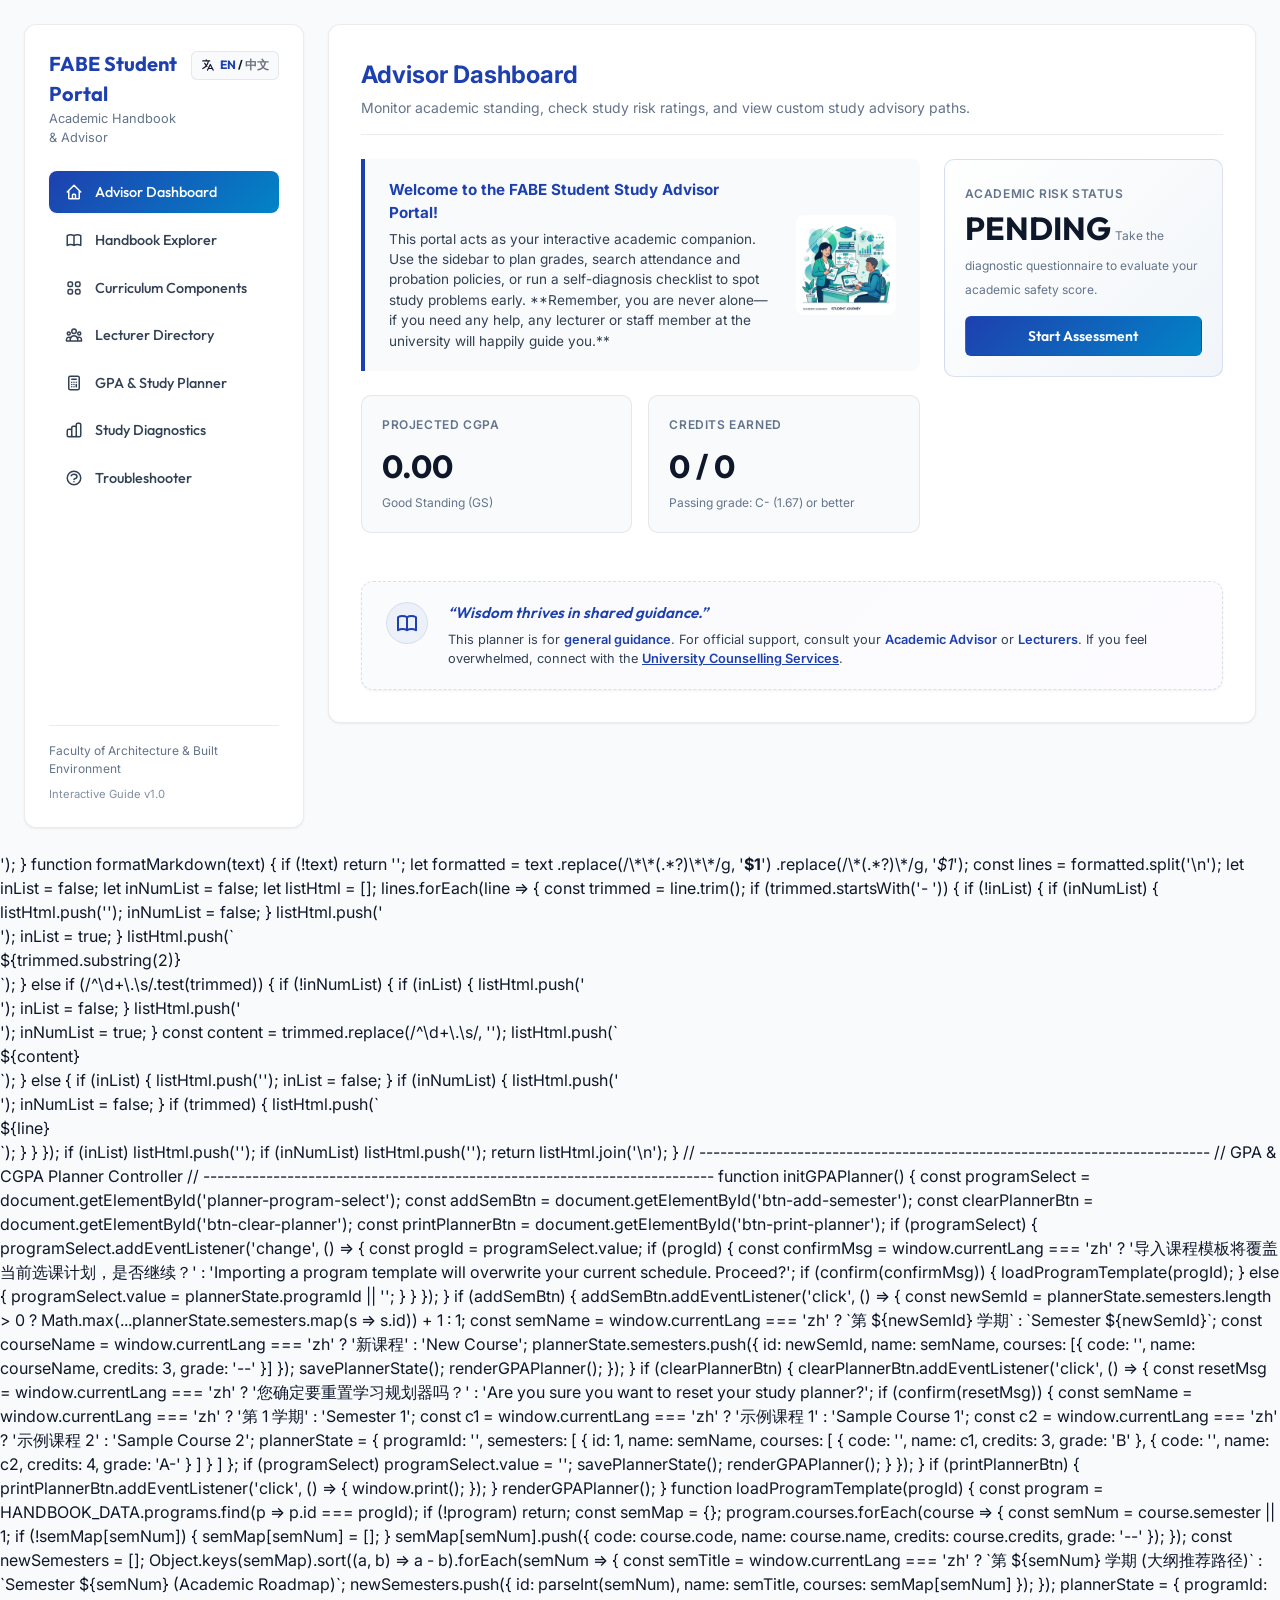
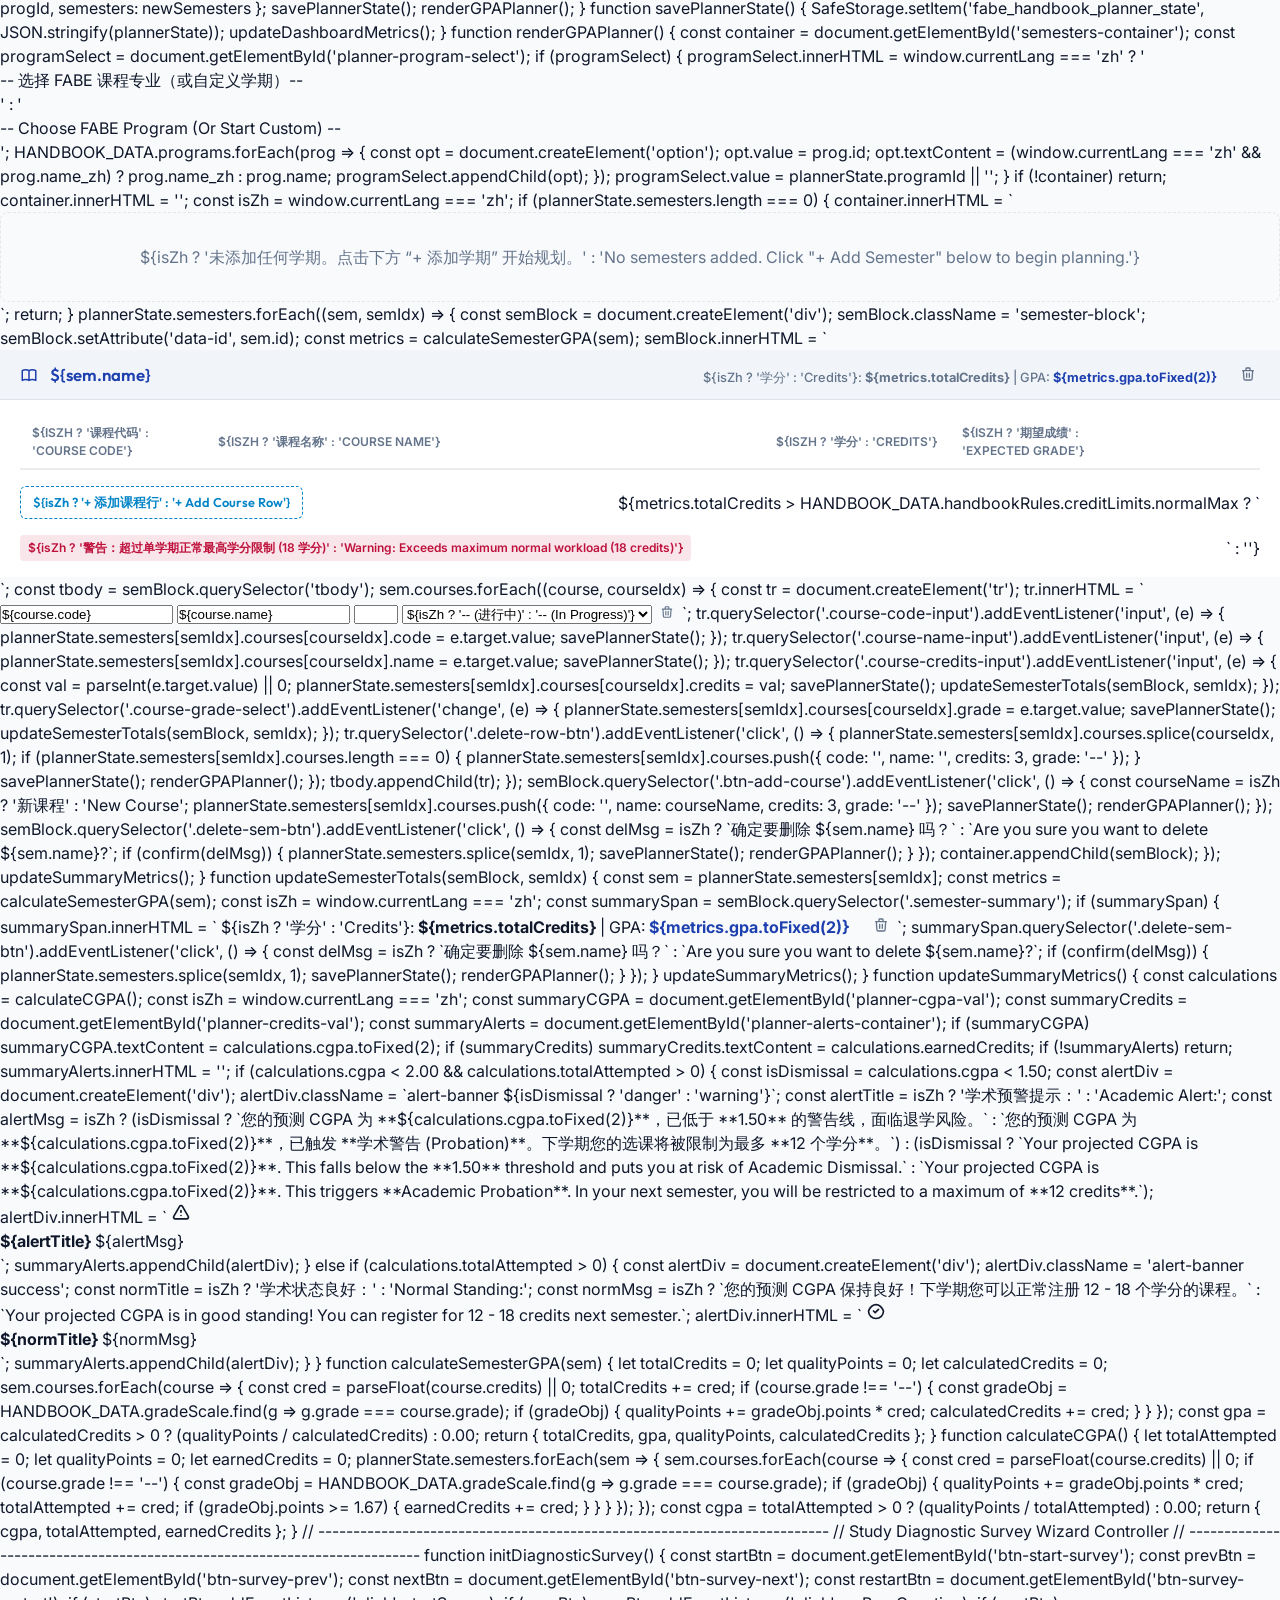
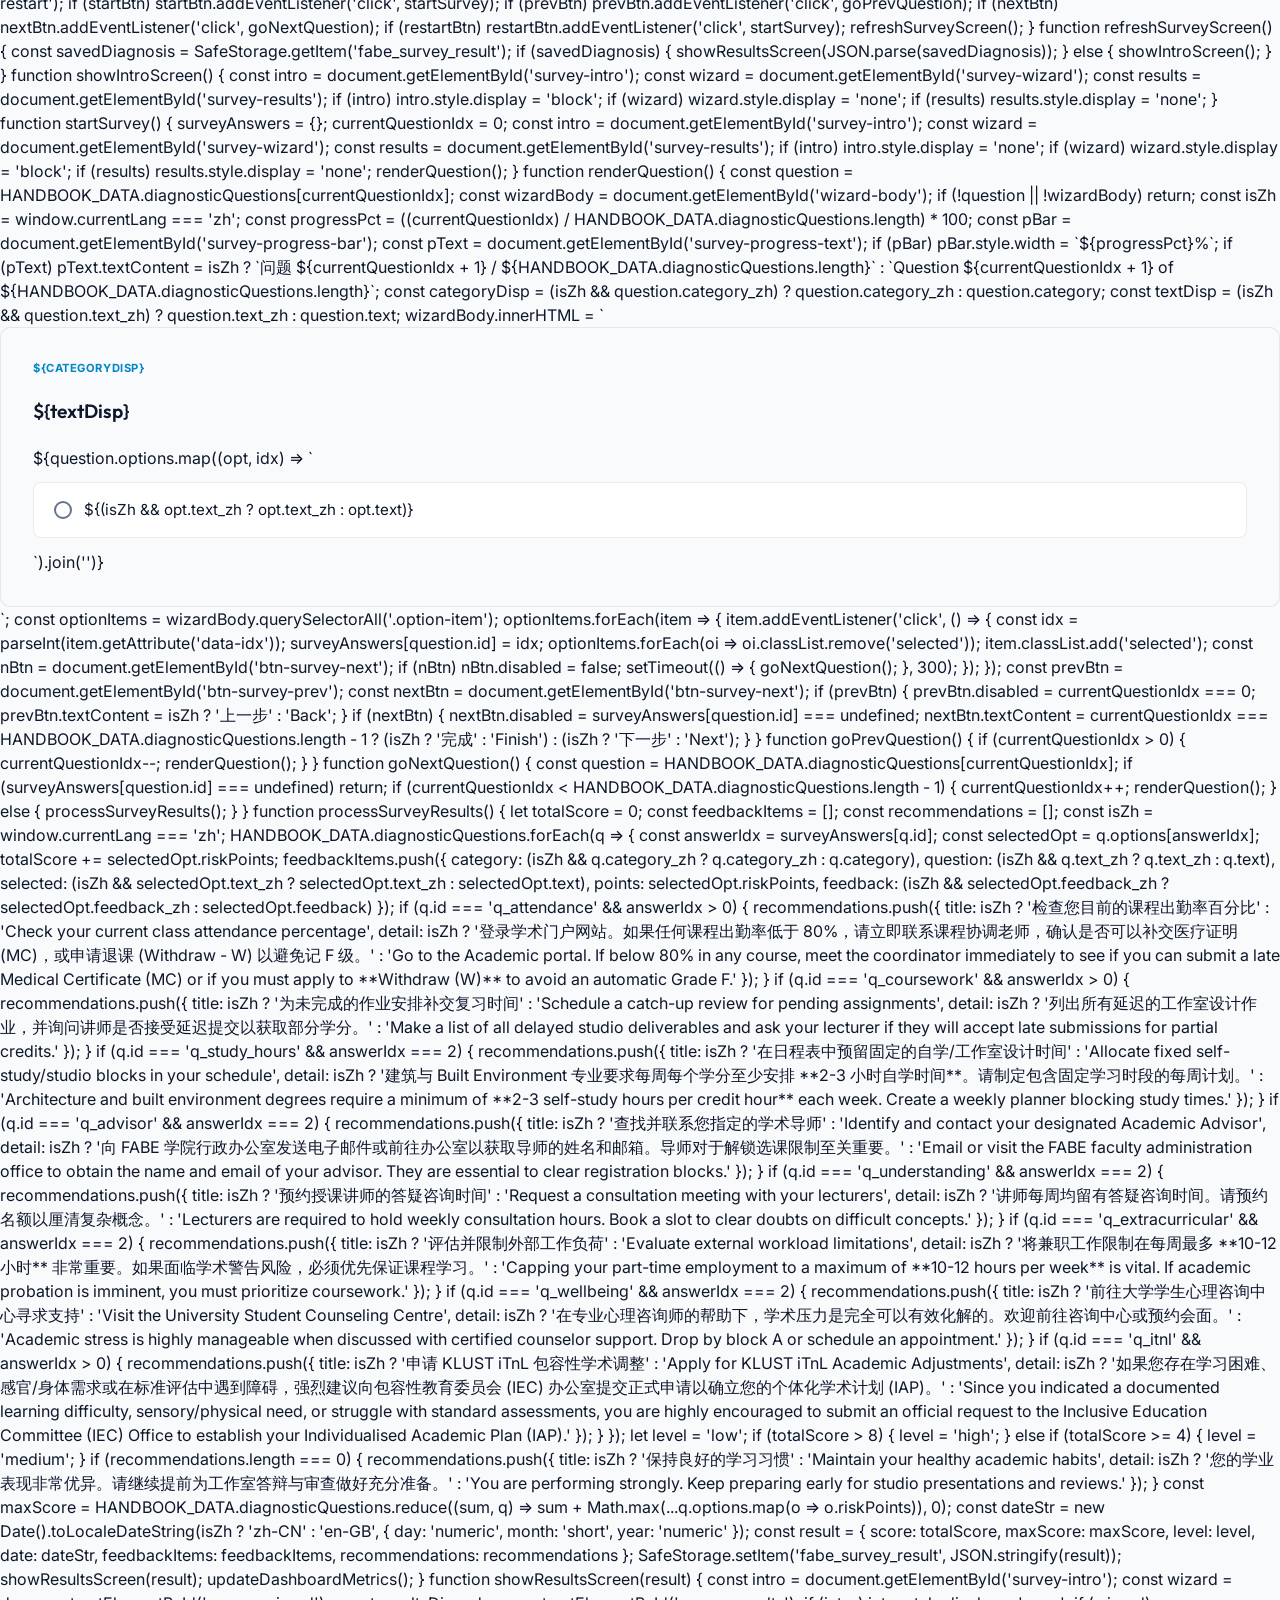
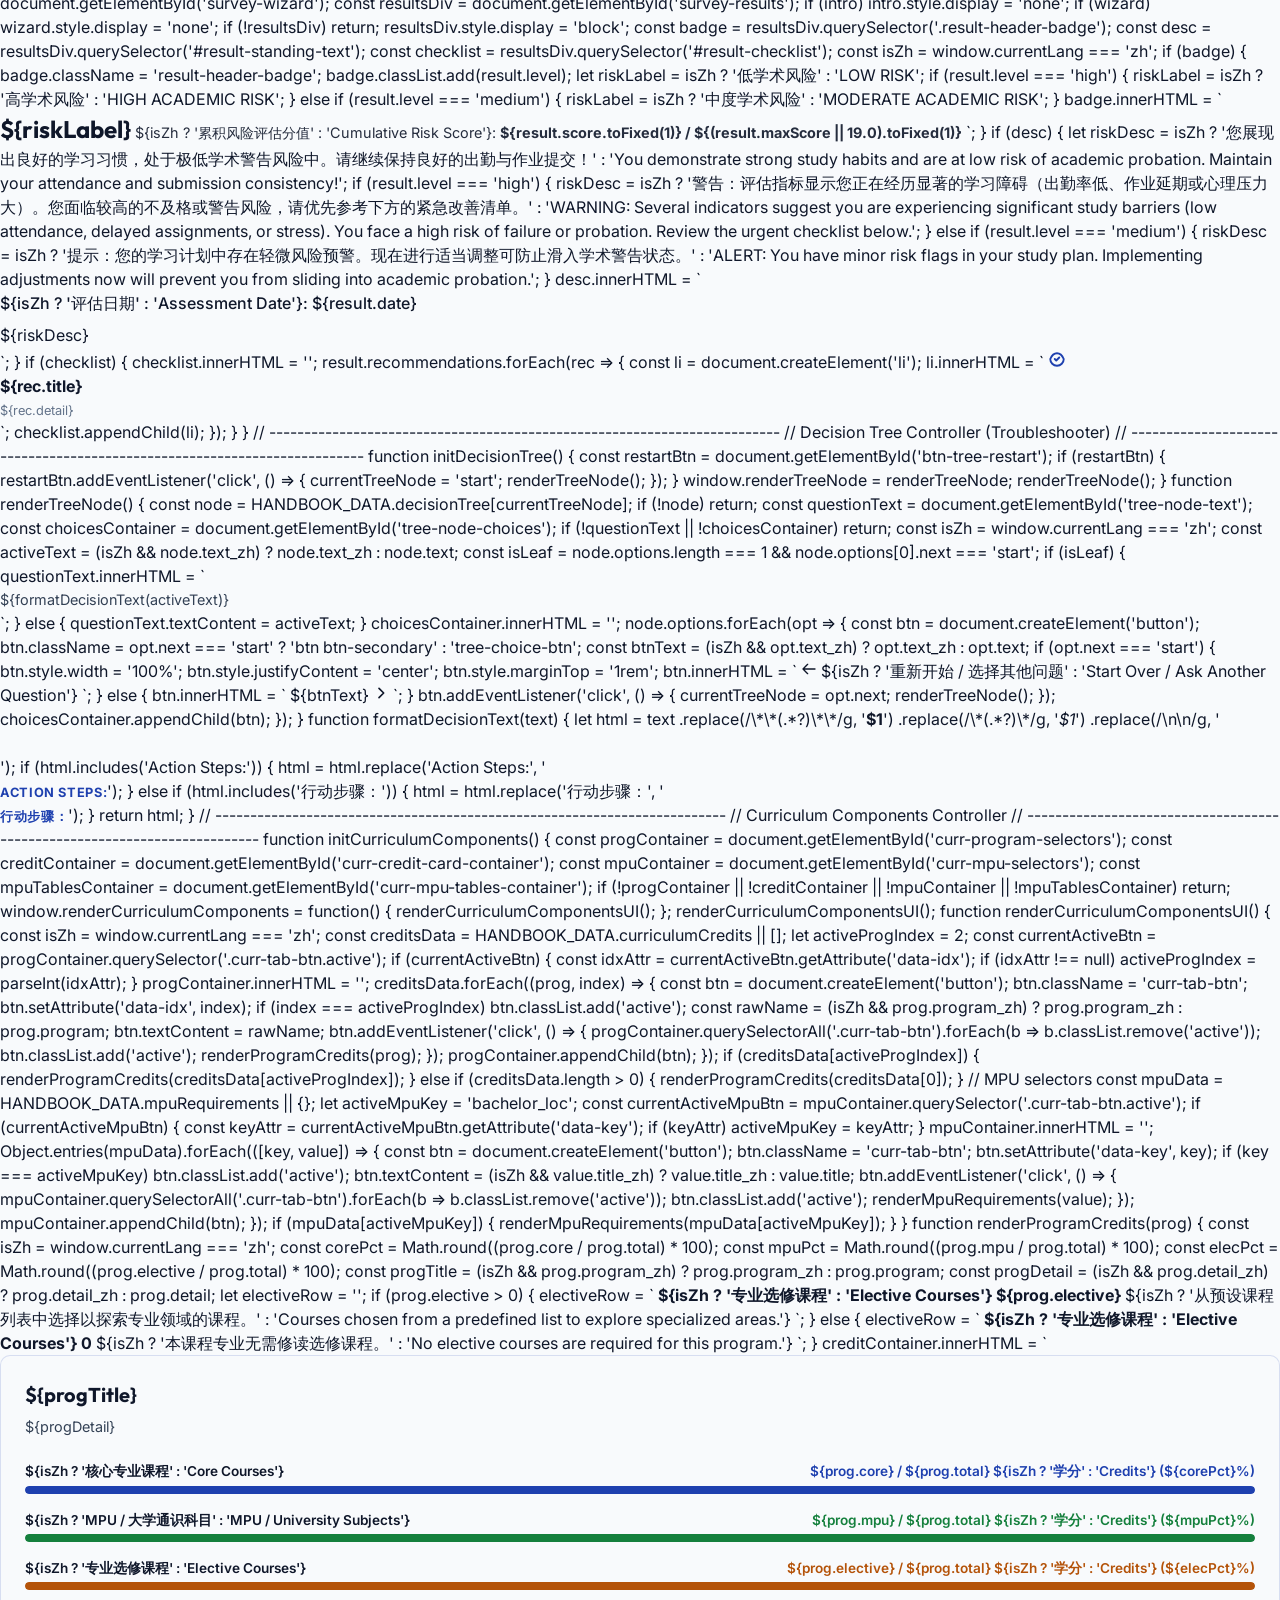
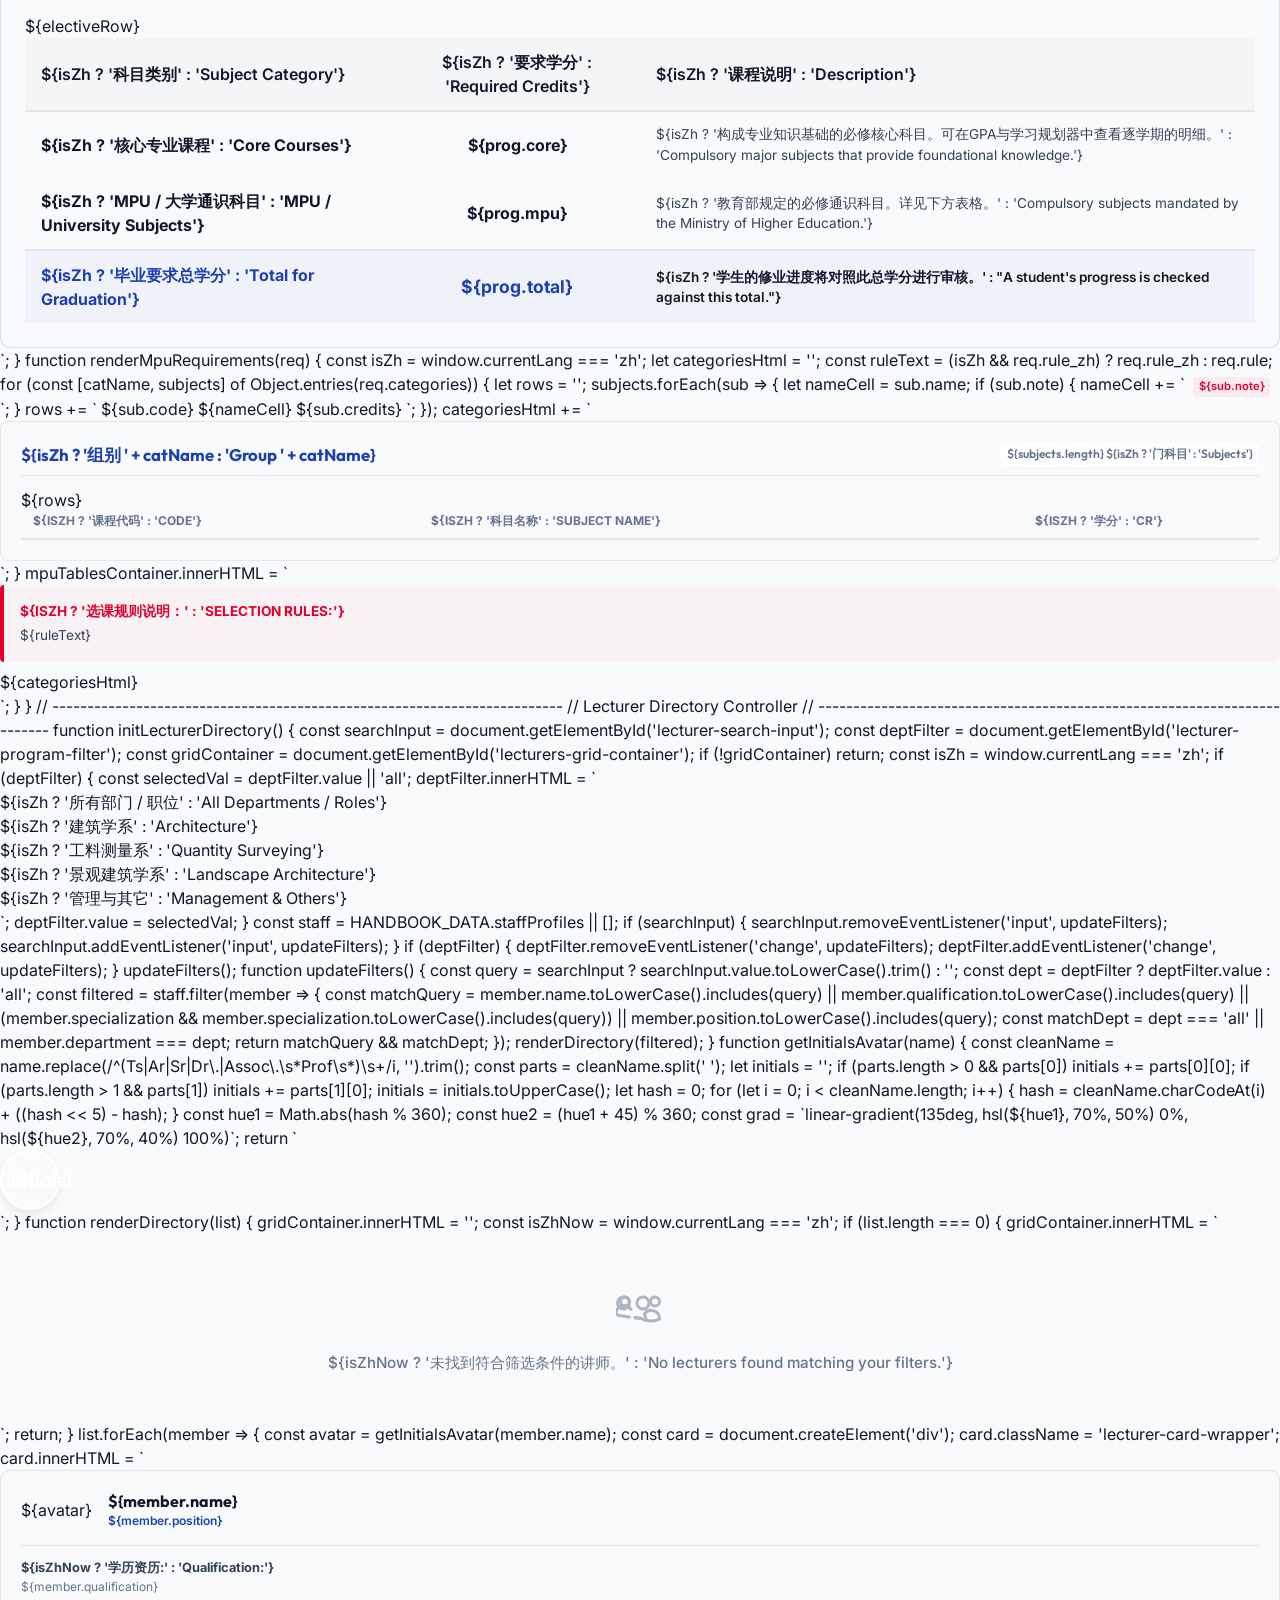
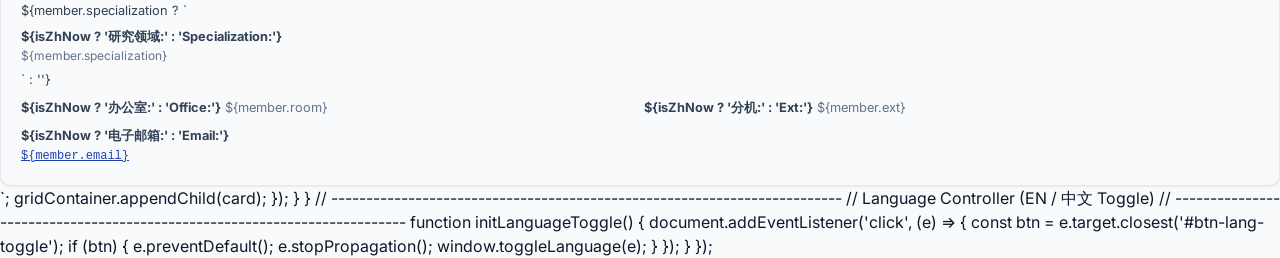
==== commit 855d0088: "Update language toggle, complete EN/ZH translations, and update HOP DAR staff profile" ====
--- a/Academic Handbook/embed.html
+++ b/Academic Handbook/embed.html
@@ -1264,7 +1264,7 @@
                                 <h4 data-i18n="dash_welcome_head">Welcome to the FABE Student Study Advisor Portal!</h4>
                                 <p data-i18n="dash_welcome_body">This portal acts as your interactive academic companion. Use the sidebar to plan grades, search attendance and probation policies, or run a self-diagnosis checklist to spot study problems early. **Remember, you are never alone—if you need any help, any lecturer or staff member at the university will happily guide you.**</p>
                             </div>
-                            <img src="https://raw.githubusercontent.com/rizalhusin-klust/fabe-website/main/Academic%20Handbook/advisor_illustration.png" alt="Academic Advisor" class="info-box-img">
+                            <img src="advisor_illustration.png" alt="Academic Advisor" class="info-box-img">
                         </div>
 
                         <div class="metric-row">
@@ -1419,8 +1419,8 @@
                             <svg width="24" height="24" fill="none" stroke="currentColor" stroke-width="2" viewBox="0 0 24 24"><path stroke-linecap="round" stroke-linejoin="round" d="M12 6.253v13m0-13C10.832 5.477 9.246 5 7.5 5S4.168 5.477 3 6.253v13C4.168 18.477 5.754 18 7.5 18s3.332.477 4.5 1.253m0-13C13.168 5.477 14.754 5 16.5 5c1.747 0 3.332.477 4.5 1.253v13C19.832 18.477 18.247 18 16.5 18c-1.746 0-3.332.477-4.5 1.253"/></svg>
                         </div>
                         <div class="wisdom-content">
-                            <p class="wisdom-text">“Wisdom thrives in shared guidance.”</p>
-                            <p class="wisdom-disclaimer">This planner is for <strong>general guidance</strong>. For official support, consult your <strong>Academic Advisor</strong> or <strong>Lecturers</strong>. If you feel overwhelmed, connect with the <a href="https://klust.edu.my/current-students/klust-counselling-services/" target="_blank" style="color: var(--color-blue); font-weight: 600; text-decoration: underline;">University Counselling Services</a>.</p>
+                            <p class="wisdom-text" data-i18n="wisdom_quote">“Wisdom thrives in shared guidance.”</p>
+                            <p class="wisdom-disclaimer" data-i18n="wisdom_disclaimer">This planner is for <strong>general guidance</strong>. For official support, consult your <strong>Academic Advisor</strong> or <strong>Lecturers</strong>. If you feel overwhelmed, connect with the <a href="https://klust.edu.my/current-students/klust-counselling-services/" target="_blank" style="color: var(--color-blue); font-weight: 600; text-decoration: underline;">University Counselling Services</a>.</p>
                         </div>
                     </div>
                 </div>
@@ -1511,8 +1511,8 @@
                         <svg width="24" height="24" fill="none" stroke="currentColor" stroke-width="2" viewBox="0 0 24 24"><path stroke-linecap="round" stroke-linejoin="round" d="M12 6.253v13m0-13C10.832 5.477 9.246 5 7.5 5S4.168 5.477 3 6.253v13C4.168 18.477 5.754 18 7.5 18s3.332.477 4.5 1.253m0-13C13.168 5.477 14.754 5 16.5 5c1.747 0 3.332.477 4.5 1.253v13C19.832 18.477 18.247 18 16.5 18c-1.746 0-3.332.477-4.5 1.253"/></svg>
                     </div>
                     <div class="wisdom-content">
-                        <p class="wisdom-text">“Wisdom thrives in shared guidance.”</p>
-                        <p class="wisdom-disclaimer">This planner is for <strong>general guidance</strong>. For official support, consult your <strong>Academic Advisor</strong> or <strong>Lecturers</strong>. If you feel overwhelmed, connect with the <a href="https://klust.edu.my/current-students/klust-counselling-services/" target="_blank" style="color: var(--color-blue); font-weight: 600; text-decoration: underline;">University Counselling Services</a>.</p>
+                        <p class="wisdom-text" data-i18n="wisdom_quote">“Wisdom thrives in shared guidance.”</p>
+                        <p class="wisdom-disclaimer" data-i18n="wisdom_disclaimer">This planner is for <strong>general guidance</strong>. For official support, consult your <strong>Academic Advisor</strong> or <strong>Lecturers</strong>. If you feel overwhelmed, connect with the <a href="https://klust.edu.my/current-students/klust-counselling-services/" target="_blank" style="color: var(--color-blue); font-weight: 600; text-decoration: underline;">University Counselling Services</a>.</p>
                     </div>
                 </div>
             </div>
@@ -1528,7 +1528,7 @@
                 <div class="survey-screen" id="survey-intro">
                     <div style="text-align: center; max-width: 600px; margin: 3rem auto;">
                         <svg width="64" height="64" fill="none" stroke="var(--color-blue)" viewBox="0 0 24 24" style="margin-bottom: 1.5rem;"><path stroke-linecap="round" stroke-linejoin="round" stroke-width="1.5" d="M9 5H7a2 2 0 00-2 2v12a2 2 0 002 2h10a2 2 0 002-2V7a2 2 0 00-2-2h-2M9 5a2 2 0 002 2h2a2 2 0 002-2M9 5a2 2 0 012-2h2a2 2 0 012 2m-3 7h3m-3 4h3m-6-4h.01M9 16h.01"/></svg>
-                        <h3 style="font-family: var(--font-heading); font-size: 1.5rem; margin-bottom: 0.75rem;"><span data-i18n="diag_intro_title">Study Habits & Risk Assessment</span>3>
+                        <h3 style="font-family: var(--font-heading); font-size: 1.5rem; margin-bottom: 0.75rem;"><span data-i18n="diag_intro_title">Study Habits & Risk Assessment</span></h3>
                         <p style="color: var(--text-secondary); line-height: 1.6; margin-bottom: 1.5rem;">
                             <span data-i18n="diag_intro_body">Answer 7 simple questions about your class attendance, submissions, time management, and study environment. We will analyze your inputs and generate a customized action plan with recommendations from the Academic Handbook.</span>
                         </p>
@@ -1582,8 +1582,8 @@
                                 <svg width="24" height="24" fill="none" stroke="currentColor" stroke-width="2" viewBox="0 0 24 24"><path stroke-linecap="round" stroke-linejoin="round" d="M12 6.253v13m0-13C10.832 5.477 9.246 5 7.5 5S4.168 5.477 3 6.253v13C4.168 18.477 5.754 18 7.5 18s3.332.477 4.5 1.253m0-13C13.168 5.477 14.754 5 16.5 5c1.747 0 3.332.477 4.5 1.253v13C19.832 18.477 18.247 18 16.5 18c-1.746 0-3.332.477-4.5 1.253"/></svg>
                             </div>
                             <div class="wisdom-content">
-                                <p class="wisdom-text">“Wisdom thrives in shared guidance.”</p>
-                                <p class="wisdom-disclaimer">This planner is for <strong>general guidance</strong>. For official support, consult your <strong>Academic Advisor</strong> or <strong>Lecturers</strong>. If you feel overwhelmed, connect with the <a href="https://klust.edu.my/current-students/klust-counselling-services/" target="_blank" style="color: var(--color-blue); font-weight: 600; text-decoration: underline;">University Counselling Services</a>.</p>
+                                <p class="wisdom-text" data-i18n="wisdom_quote">“Wisdom thrives in shared guidance.”</p>
+                                <p class="wisdom-disclaimer" data-i18n="wisdom_disclaimer">This planner is for <strong>general guidance</strong>. For official support, consult your <strong>Academic Advisor</strong> or <strong>Lecturers</strong>. If you feel overwhelmed, connect with the <a href="https://klust.edu.my/current-students/klust-counselling-services/" target="_blank" style="color: var(--color-blue); font-weight: 600; text-decoration: underline;">University Counselling Services</a>.</p>
                             </div>
                         </div>
 
@@ -1682,7 +1682,7 @@
             "planner_col_code": "Course Code",
             "planner_col_name": "Course Name",
             "planner_col_credits": "Credits",
-            "planner_col_grade": "Grade",
+            "planner_col_grade": "Expected Grade",
             "planner_col_points": "Points",
             "planner_col_action": "Action",
             "diagnose_title": "Study Diagnostics Wizard",
@@ -1794,7 +1794,7 @@
             "planner_col_code": "课程代码",
             "planner_col_name": "课程名称",
             "planner_col_credits": "学分",
-            "planner_col_grade": "成绩等级",
+            "planner_col_grade": "期望成绩",
             "planner_col_points": "绩点",
             "planner_col_action": "操作",
             "diagnose_title": "学业诊断评估向导",
@@ -3151,7 +3151,9 @@
     "faqs": [
         {
             "category": "Academic Performance",
+            "category_zh": "学术表现与成绩",
             "question": "What is the minimum CGPA to stay in Good Standing?",
+            "question_zh": "保持良好学术成绩 (Good Standing) 的最低 CGPA 是多少？",
             "tags": [
                 "gpa",
                 "cgpa",
@@ -3160,12 +3162,13 @@
                 "failing"
             ],
             "answer": "You must maintain a Cumulative Grade Point Average (**CGPA**) of **2.00** or higher to remain in Good Standing. If it falls below 2.00, you are placed on Academic Probation.",
-            "question_zh": "保持良好学术成绩的最低 CGPA 是多少？",
             "answer_zh": "您必须保持累积平均绩点 (**CGPA**) 达 **2.00** 或以上才能保持良好学术成绩。如果降至 2.00 以下，您将被列入学术警告 (Academic Probation)。"
         },
         {
             "category": "Academic Performance",
+            "category_zh": "学术表现与成绩",
             "question": "What happens if my CGPA falls below 2.00?",
+            "question_zh": "如果我的 CGPA 降至 2.00 以下会怎样？",
             "tags": [
                 "probation",
                 "ap",
@@ -3174,12 +3177,13 @@
                 "advice"
             ],
             "answer": "If your CGPA falls below 2.00, you will be placed on **Academic Probation (AP)**. This means:\n1. You are restricted to a maximum of **12 credits** in the following semester to help you focus.\n2. You must consult your Academic Advisor to prepare a study plan.\n3. If you remain on probation for two consecutive semesters, or if your CGPA falls below 1.50, you face **Academic Dismissal**.",
-            "question_zh": "What happens if my CGPA falls below 2.00?",
-            "answer_zh": "If your CGPA falls below 2.00, you will be placed on **Academic Probation (AP)**. This means:\n1. You are restricted to a maximum of **12 credits** in the following semester to help you focus.\n2. You must consult your Academic Advisor to prepare a study plan.\n3. If you remain on probation for two consecutive semesters, or if your CGPA falls below 1.50, you face **Academic Dismissal**."
+            "answer_zh": "如果您的 CGPA 降至 2.00 以下，您将被置于 **学术警告 (Academic Probation)** 状态。这意味着：\n1. 您在接下来的学期中选课上限将被限制为最多 **12 个学分**，以帮助您集中精力修读。\n2. 您必须咨询您的学术导师以制定学业恢复计划。\n3. 如果您连续两个学期处于警告状态，或者 CGPA 降至 1.50 以下，您将面临 **退学处分 (Academic Dismissal)**。"
         },
         {
             "category": "Attendance Policy",
+            "category_zh": "出勤率要求政策",
             "question": "What is the attendance requirement and what happens if I miss class?",
+            "question_zh": "出勤率要求是多少？如果我缺课会怎样？",
             "tags": [
                 "attendance",
                 "barred",
@@ -3189,12 +3193,13 @@
                 "mc"
             ],
             "answer": "The university enforces a strict **80% minimum attendance** policy. \n- If you miss more than 20% of classes without a valid Medical Certificate (MC) or approval letter, you will be **barred** from the final exam/portfolio review.\n- Being barred results in an automatic **Grade F (Fail)** for that course.",
-            "question_zh": "What is the attendance requirement and what happens if I miss class?",
-            "answer_zh": "The university enforces a strict **80% minimum attendance** policy. \n- If you miss more than 20% of classes without a valid Medical Certificate (MC) or approval letter, you will be **barred** from the final exam/portfolio review.\n- Being barred results in an automatic **Grade F (Fail)** for that course."
+            "answer_zh": "大学严格执行 **最低 80% 出勤率** 政策。\n- 如果您缺席超过 20% 的课程且无法提供有效的医疗证明 (MC) 或官方请假信，您将被 **取消期末考试/作品集审查资格 (Barred)**。\n- 被取消资格将导致该门课程直接获得 **F 级 (不及格)** 成绩。"
         },
         {
             "category": "Course Management",
+            "category_zh": "课程管理与重修",
             "question": "Can I repeat a course to improve my grade?",
+            "question_zh": "我可以重修课程以提高成绩吗？",
             "tags": [
                 "repeat",
                 "grade replacement",
@@ -3204,12 +3209,13 @@
                 "f"
             ],
             "answer": "Yes, you can repeat courses to improve your CGPA:\n- For courses with **Grade C- or lower**, you can retake the course.\n- The **new grade** will replace the old grade in the CGPA calculation (though both remain on the transcript).\n- Repeating core design studio courses is highly recommended immediately if failed, as they are pre-requisites for subsequent semesters.",
-            "question_zh": "Can I repeat a course to improve my grade?",
-            "answer_zh": "Yes, you can repeat courses to improve your CGPA:\n- For courses with **Grade C- or lower**, you can retake the course.\n- The **new grade** will replace the old grade in the CGPA calculation (though both remain on the transcript).\n- Repeating core design studio courses is highly recommended immediately if failed, as they are pre-requisites for subsequent semesters."
+            "answer_zh": "可以，您可以重修课程以提高 CGPA：\n- 对于成绩为 **C- 或更低** 的课程，您可以选择重修该课程。\n- 在 CGPA 计算中，**新成绩** 将替代旧成绩（尽管两次成绩都会保留在成绩单上）。\n- 如果核心设计工作室 (Studio) 课程不及格，强烈建议在下一个开课学期立即重修，因为它们是后续学期的先修课程。"
         },
         {
             "category": "Deferment of Study",
+            "category_zh": "休学与延期申请",
             "question": "How do I apply for a Deferment (taking a semester break)?",
+            "question_zh": "如何申请休学/延期入学 (Deferment)？",
             "tags": [
                 "deferment",
                 "break",
@@ -3219,12 +3225,13 @@
                 "form"
             ],
             "answer": "If you need to postpone your studies due to health, financial, or personal issues:\n1. You must apply for **Official Deferment** through the Faculty Office before Week 8 of the semester.\n2. Deferment due to medical reasons requires a certified hospital letter and does not count towards your maximum study duration.\n3. Unapproved absences (failing to register or attend without deferring) can lead to termination of student status.",
-            "question_zh": "How do I apply for a Deferment (taking a semester break)?",
-            "answer_zh": "If you need to postpone your studies due to health, financial, or personal issues:\n1. You must apply for **Official Deferment** through the Faculty Office before Week 8 of the semester.\n2. Deferment due to medical reasons requires a certified hospital letter and does not count towards your maximum study duration.\n3. Unapproved absences (failing to register or attend without deferring) can lead to termination of student status."
+            "answer_zh": "如果您因健康、财务或个人原因需要暂缓学业：\n1. 您必须在学期第 8 周之前通过学院办公室申请 **官方休学 (Official Deferment)**。\n2. 因医疗原因申请的休学需要附上合规的医院证明文件，且不计入您的最高修业年限。\n3. 未经批准的缺席（未注册或未办理休学即不来上课）可能导致学生学籍被清退。"
         },
         {
             "category": "Graduation Requirements",
+            "category_zh": "毕业学分与条件",
             "question": "What are the graduation requirements for FABE?",
+            "question_zh": "FABE 学院的毕业要求是什么？",
             "tags": [
                 "graduation",
                 "requirements",
@@ -3233,12 +3240,13 @@
                 "muet"
             ],
             "answer": "To graduate from the Faculty of Architecture and Built Environment, you must:\n1. Complete the total credit hours required for your program (typically **120 - 125 credits**).\n2. Achieve a minimum final **CGPA of 2.00**.\n3. Pass all core modules and University compulsory courses.\n4. Fulfill the industrial training (internship) duration.\n5. Fulfill the English language proficiency requirements (e.g. MUET/IELTS limits).",
-            "question_zh": "What are the graduation requirements for FABE?",
-            "answer_zh": "To graduate from the Faculty of Architecture and Built Environment, you must:\n1. Complete the total credit hours required for your program (typically **120 - 125 credits**).\n2. Achieve a minimum final **CGPA of 2.00**.\n3. Pass all core modules and University compulsory courses.\n4. Fulfill the industrial training (internship) duration.\n5. Fulfill the English language proficiency requirements (e.g. MUET/IELTS limits)."
+            "answer_zh": "要从建筑与内置环境学院毕业，您必须：\n1. 修满您所在专业要求的总学分数（通常为 **120 - 125 个学分**）。\n2. 最终 **累积 CGPA 达到 2.00** 或以上。\n3. 通过所有核心专业模块和大学必修课程。\n4. 完成规定的工业实习 (Industrial Training) 时长。\n5. 满足英语能力要求（如 MUET/雅思标准）。"
         },
         {
             "category": "Inclusive Learning & Support",
+            "category_zh": "包容性教学与学习 (iTnL)",
             "question": "What is the KLUST Inclusive Teaching, Learning, and Assessment (iTnL) Policy?",
+            "question_zh": "什么是 KLUST 包容性教学、学习与评估政策 (iTnL)？",
             "tags": [
                 "disability",
                 "dyslexia",
@@ -3253,12 +3261,13 @@
                 "assessment menu"
             ],
             "answer": "KLUST operates under the **Inclusive Teaching, Learning, and Assessment (iTnL) Policy** based on the **Universal Design for Learning (UDL)** framework. Key provisions include:\n1. **Individualised Academic Plan (IAP):** A confidential, binding document drafted by the **Inclusive Education Committee (IEC) Office** specifying mandatory adjustments. These mandates are legally binding and cannot be overridden by individual lecturers.\n2. **Assessment Menu (SOP 2):** Modules are encouraged to offer a choice of formats: live presentations, pre-recorded media, private 1-on-1 discussions, or written submissions.\n3. **Assessment Objectivity:** Grades must evaluate core academic competencies. Subjective markers (e.g. eye contact, vocal affect, or physical posture) shall NOT influence grading.\n4. **Trigger Mechanism (SOP 1):** To request an IAP, submit a formal request/appeal to the **IEC Office** with relevant professional medical or educational assessments.\n\n*(Note: If you need help with any of these procedures, any lecturer or staff member at the university will happily help and guide you!)*",
-            "question_zh": "什么是包容性教学与学习 (iTnL / UDL) 支持？",
-            "answer_zh": "KLUST FABE 提供包容性学习支持（通用学习设计 UDL 和个体化学术计划 IAP）。有健康、身体或学习特殊需求的学生可申请延长考试时间、替代评估或辅助学习工具。"
+            "answer_zh": "KLUST 依据基于 **通用学习设计 (UDL)** 框架的 **包容性教学、学习与评估 (iTnL) 政策** 运营。主要条款包括：\n1. **个体化学术计划 (IAP)：** 由 **包容性教育委员会 (IEC) 办公室** 起草的保密且具备约束力的文件，明确规定强制性的学习调整。这些规定具有法律约束力，任何授课讲师均不得擅自推翻。\n2. **评估方式菜单 (SOP 2)：** 鼓励各课程模块提供多种评估形式选项：现场演示、预录制媒体、私人一对一讨论或书面报告。\n3. **评估客观性：** 评分必须严格基于核心学术能力。主观指标（如眼神交流、语音语调或身体姿势）不得影响成绩。\n4. **触发机制 (SOP 1)：** 如需申请 IAP，请向 **IEC 办公室** 提交正式申请，并附上相关的专业医疗或教育评估报告。\n\n*(注：如果您在办理上述任何程序时需要帮助，大学的任何讲师或工作人员都会乐意为您提供指引！)*"
         },
         {
             "category": "Inclusive Learning & Support",
+            "category_zh": "包容性教学与学习 (iTnL)",
             "question": "How does the UDL framework benefit students with special learning needs (IAP/IEP)?",
+            "question_zh": "UDL 框架如何使有特殊学习需求的学生 (IAP/IEP) 受益？",
             "tags": [
                 "udl",
                 "iep",
@@ -3270,191 +3279,247 @@
                 "benefits"
             ],
             "answer": "The **Universal Design for Learning (UDL)** framework is built on the principle that \"one size does not fit all.\" For students with an **Individualised Academic Plan (IAP/IEP)**, UDL provides major benefits:\n1. **Flexible Learning Formats:** You can request materials in different formats (e.g., audiobooks, lecture transcripts, visual aids, or digital slides in advance) to suit your learning style.\n2. **Alternative Assessment Formats:** Instead of standard exams or stressful public studio juries, you can request alternative assessment methods that better showcase your mastery, such as:\n   - Pre-recorded video walkthroughs or audio presentations.\n   - Private, 1-on-1 reviews with a panel instead of public juries.\n   - Written reports or interactive portfolios instead of oral presentations.\n3. **Focus on Core Competencies:** Grading is based strictly on your academic and technical knowledge, ignoring subjective factors like vocal affect, physical posture, or eye contact.\n\n**How to activate this:** If you have an approved IAP, simply submit your **Assessment Menu Declaration Form** to your lecturer **14 days** prior to the exam or presentation to select the assessment format that suits you best.",
-            "question_zh": "How does the UDL framework benefit students with special learning needs (IAP/IEP)?",
-            "answer_zh": "The **Universal Design for Learning (UDL)** framework is built on the principle that \"one size does not fit all.\" For students with an **Individualised Academic Plan (IAP/IEP)**, UDL provides major benefits:\n1. **Flexible Learning Formats:** You can request materials in different formats (e.g., audiobooks, lecture transcripts, visual aids, or digital slides in advance) to suit your learning style.\n2. **Alternative Assessment Formats:** Instead of standard exams or stressful public studio juries, you can request alternative assessment methods that better showcase your mastery, such as:\n   - Pre-recorded video walkthroughs or audio presentations.\n   - Private, 1-on-1 reviews with a panel instead of public juries.\n   - Written reports or interactive portfolios instead of oral presentations.\n3. **Focus on Core Competencies:** Grading is based strictly on your academic and technical knowledge, ignoring subjective factors like vocal affect, physical posture, or eye contact.\n\n**How to activate this:** If you have an approved IAP, simply submit your **Assessment Menu Declaration Form** to your lecturer **14 days** prior to the exam or presentation to select the assessment format that suits you best."
+            "answer_zh": "**通用学习设计 (UDL)** 框架建立在 '因材施教' 的原则之上。对于拥有 **个体化学术计划 (IAP/IEP)** 的学生，UDL 带来以下主要好处：\n1. **灵活的学习形式：** 您可以申请不同形式的学习资料（如音频书、讲座文本、视觉辅助工具或提前获取电子课件）以适合您的学习习惯。\n2. **替代评估形式：** 您可以申请替代评估方法来展示您的专业掌握程度，而非标准考试或高压力的公开设计答辩，例如：\n   - 预先录制的视频讲解或音频演示。\n   - 与评审小组进行私下一对一审查，而非公开评图。\n   - 提交书面报告或交互式作品集，而非口头答辩。\n3. **聚焦核心能力：** 评分严格基于您的学术与技术知识，排除语音语调、身体姿势或眼神接触等主观因素。\n\n**如何启用：** 如果您拥有已批准的 IAP，只需在考试或答辩前 **14 天** 向讲师提交 **评估菜单声明表 (Assessment Menu Declaration Form)**，选择最适合您的评估形式。"
         }
     ],
     "diagnosticQuestions": [
         {
             "id": "q_attendance",
             "category": "Attendance",
+            "category_zh": "出勤率",
             "text": "How frequently have you attended your lectures and studio sessions this semester?",
+            "text_zh": "您本学期参加讲座和设计工作室课程的频率如何？",
             "options": [
                 {
                     "text": "I have attended almost every class (95% - 100%)",
+                    "text_zh": "我参加了几乎所有课程 (95% - 100%)",
                     "riskPoints": 0,
                     "feedback": "Great attendance habits!",
-                    "text_zh": "我参加了几乎所有课程 (95% - 100%)",
                     "feedback_zh": "出勤习惯非常好！"
                 },
                 {
                     "text": "I have missed a few classes, but sit around (80% - 94%)",
+                    "text_zh": "我缺了几节课，但出勤率在 80% - 94% 左右",
                     "riskPoints": 1,
                     "feedback": "Close to the borderline. Make sure not to miss any more classes.",
-                    "text_zh": "我缺了几节课，但出勤率在 80% - 94% 左右",
                     "feedback_zh": "接近临界线，请确保不再缺课。"
                 },
                 {
                     "text": "I have missed many classes and am likely below the 80% mark",
+                    "text_zh": "我缺了很多课，出勤率可能低于 80%",
                     "riskPoints": 3,
                     "feedback": "CRITICAL: You are at risk of being barred from final exams/reviews, which means an automatic Grade F.",
-                    "text_zh": "我缺了很多课，出勤率可能低于 80%",
                     "feedback_zh": "警告：您面临被取消期末考试/审查资格的风险，这意味着直接记 F 级。"
                 }
-            ],
-            "text_zh": "您本学期参加讲座和设计工作室课程的频率如何？"
+            ]
         },
         {
             "id": "q_coursework",
             "category": "Academics",
+            "category_zh": "学术作业",
             "text": "Are you submitting your assignments, studio projects, and coursework on time?",
+            "text_zh": "您是否按时提交作业、设计项目和课程作品？",
             "options": [
                 {
                     "text": "Yes, always on time and complete",
+                    "text_zh": "是的，总是按时且完整提交",
                     "riskPoints": 0,
-                    "feedback": "Excellent submission record."
+                    "feedback": "Excellent submission record.",
+                    "feedback_zh": "极佳的作业提交记录。"
                 },
                 {
                     "text": "I sometimes submit late or miss minor assignments",
+                    "text_zh": "我有时延期提交或漏交次要作业",
                     "riskPoints": 1.5,
-                    "feedback": "Late submissions cost grade points due to penalties. Plan assignments early."
+                    "feedback": "Late submissions cost grade points due to penalties. Plan assignments early.",
+                    "feedback_zh": "延迟提交会因扣分损失绩点。请提早规划作业安排。"
                 },
                 {
                     "text": "I have missed major submissions or studio reviews",
+                    "text_zh": "我漏交了主要作业或未参加设计审查",
                     "riskPoints": 3,
-                    "feedback": "CRITICAL: Missing major assignments or reviews makes passing the course mathematically unlikely."
+                    "feedback": "CRITICAL: Missing major assignments or reviews makes passing the course mathematically unlikely.",
+                    "feedback_zh": "警告：缺少主要作业或评图会导致本门课程在数学计算上几乎无法及格。"
                 }
             ]
         },
         {
             "id": "q_study_hours",
             "category": "Study Habits",
+            "category_zh": "学习习惯",
             "text": "How many hours per week do you spend on self-study and studio work outside of classes?",
+            "text_zh": "在课堂之外，您每周花费多少小时进行自主学习和工作室设计？",
             "options": [
                 {
                     "text": "More than 15 hours per week",
+                    "text_zh": "每周超过 15 小时",
                     "riskPoints": 0,
-                    "feedback": "Good self-study schedule."
+                    "feedback": "Good self-study schedule.",
+                    "feedback_zh": "良好的自主学习时间规划。"
                 },
                 {
                     "text": "Between 5 to 14 hours per week",
+                    "text_zh": "每周 5 到 14 小时之间",
                     "riskPoints": 1,
-                    "feedback": "Adequate, but professional design/technical programs usually require more time."
+                    "feedback": "Adequate, but professional design/technical programs usually require more time.",
+                    "feedback_zh": "基本充足，但专业设计与技术课程通常需要投入更多时间。"
                 },
                 {
                     "text": "Less than 5 hours per week",
+                    "text_zh": "每周少于 5 小时",
                     "riskPoints": 2,
-                    "feedback": "Warning: Very low study time. You may fall behind in complex technical/studio modules."
+                    "feedback": "Warning: Very low study time. You may fall behind in complex technical/studio modules.",
+                    "feedback_zh": "警告：自主学习时间极低。您可能会在复杂的技术/工作室模块中掉队。"
                 }
             ]
         },
         {
             "id": "q_advisor",
             "category": "Support",
+            "category_zh": "导师支持",
             "text": "Have you met or communicated with your Academic Advisor this semester?",
+            "text_zh": "您本学期是否与您的学术导师见面或沟通过？",
             "options": [
                 {
                     "text": "Yes, we discuss my progress regularly",
+                    "text_zh": "是的，我们定期讨论我的学术进度",
                     "riskPoints": 0,
-                    "feedback": "Awesome. Active advisory relations keep you on track."
+                    "feedback": "Awesome. Active advisory relations keep you on track.",
+                    "feedback_zh": "太棒了！积极的导师沟通有助于确保学业步入正轨。"
                 },
                 {
                     "text": "No, but I know who they are",
+                    "text_zh": "没有，但我知道我的导师是谁",
                     "riskPoints": 1,
-                    "feedback": "Consider dropping in during office hours to check in."
+                    "feedback": "Consider dropping in during office hours to check in.",
+                    "feedback_zh": "建议在导师办公时间拜访沟通。"
                 },
                 {
                     "text": "No, I do not know who my Academic Advisor is",
+                    "text_zh": "没有，我不知道谁是我的学术导师",
                     "riskPoints": 2,
-                    "feedback": "Action Needed: Every student has an assigned advisor. Contact the faculty office to find yours."
+                    "feedback": "Action Needed: Every student has an assigned advisor. Contact the faculty office to find yours.",
+                    "feedback_zh": "需要采取行动：每位学生均配有指定导师。请联系学院办公室查询您的导师信息。"
                 }
             ]
         },
         {
             "id": "q_understanding",
             "category": "Academics",
+            "category_zh": "课程理解",
             "text": "Do you feel comfortable with the difficulty of your current modules?",
+            "text_zh": "您对目前课程模块的难度感觉如何？",
             "options": [
                 {
                     "text": "I understand most topics and feel confident",
+                    "text_zh": "我理解大部分内容并充满信心",
                     "riskPoints": 0,
-                    "feedback": "Excellent progress."
+                    "feedback": "Excellent progress.",
+                    "feedback_zh": "学习状态非常好。"
                 },
                 {
                     "text": "I struggle with some complex topics but manage to get by",
+                    "text_zh": "我在一些复杂知识点上比较吃力，但还能勉强应对",
                     "riskPoints": 1,
-                    "feedback": "Consider joining study groups or consulting lecturers for tricky areas."
+                    "feedback": "Consider joining study groups or consulting lecturers for tricky areas.",
+                    "feedback_zh": "建议加入学习小组或在难点上咨询讲师。"
                 },
                 {
                     "text": "I am completely lost in one or more core courses",
+                    "text_zh": "我在一门或多门核心课程中完全跟不上",
                     "riskPoints": 2.5,
-                    "feedback": "Seek immediate help! Utilize lecturer consultation hours or peer tutoring."
+                    "feedback": "Seek immediate help! Utilize lecturer consultation hours or peer tutoring.",
+                    "feedback_zh": "请立即寻求帮助！利用讲师答疑时间或同伴辅导。"
                 }
             ]
         },
         {
             "id": "q_extracurricular",
             "category": "Time Management",
+            "category_zh": "时间管理",
             "text": "Do you have heavy external commitments (part-time job, student club leadership, family duties)?",
+            "text_zh": "您是否有较重的外部事务（如兼职工作、社团干部职务、家庭照顾）？",
             "options": [
                 {
                     "text": "None or very light commitments (easy to balance)",
+                    "text_zh": "无或仅有极轻微的外部事务（容易平衡）",
                     "riskPoints": 0,
-                    "feedback": "Good balance."
+                    "feedback": "Good balance.",
+                    "feedback_zh": "良好精力分配。"
                 },
                 {
                     "text": "Moderate commitments, sometimes causing stress or late sleep",
+                    "text_zh": "有中等强度的事务，有时导致压力过大或熬夜",
                     "riskPoints": 1,
-                    "feedback": "Ensure you allocate blocked hours for study and prioritize rest."
+                    "feedback": "Ensure you allocate blocked hours for study and prioritize rest.",
+                    "feedback_zh": "请确保预留固定的学习时间并优先保证休息。"
                 },
                 {
                     "text": "Heavy commitments that regularly conflict with my classes or study time",
+                    "text_zh": "较重的事务经常与我的上课或学习时间冲突",
                     "riskPoints": 2.5,
-                    "feedback": "Risk of academic fatigue. Consider reducing part-time work hours or deferring leadership roles to save your grades."
+                    "feedback": "Risk of academic fatigue. Consider reducing part-time work hours or deferring leadership roles to save your grades.",
+                    "feedback_zh": "面临学业疲劳风险。请考虑减少兼职工作时间或暂缓社团职务以保证成绩。"
                 }
             ]
         },
         {
             "id": "q_wellbeing",
             "category": "Personal",
+            "category_zh": "个人状态",
             "text": "How would you describe your mental wellbeing, stress, or sleep levels lately?",
+            "text_zh": "您最近的心理健康、压力水平或睡眠状况如何？",
             "options": [
                 {
                     "text": "Healthy sleep and manageable stress levels",
+                    "text_zh": "睡眠健康，压力处于可控范围",
                     "riskPoints": 0,
-                    "feedback": "Keep maintaining your health."
+                    "feedback": "Keep maintaining your health.",
+                    "feedback_zh": "请继续保持健康的作息。"
                 },
                 {
                     "text": "Stressed, sleeping poorly, or feeling exhausted at times",
+                    "text_zh": "感到有压力、睡眠质量差或有时感到身心俱疲",
                     "riskPoints": 1,
-                    "feedback": "Ensure you maintain regular sleep. Good rest is essential for creative design work."
+                    "feedback": "Ensure you maintain regular sleep. Good rest is essential for creative design work.",
+                    "feedback_zh": "请确保规律睡眠。充足的休息对创意设计工作至关重要。"
                 },
                 {
                     "text": "Extremely overwhelmed, depressed, or unable to focus on studies",
+                    "text_zh": "感到极其不堪重负、焦虑抑郁或无法集中精力学习",
                     "riskPoints": 2,
-                    "feedback": "CRITICAL: Your mental health is top priority. We highly recommend visiting the University Counseling Centre."
+                    "feedback": "CRITICAL: Your mental health is top priority. We highly recommend visiting the University Counseling Centre.",
+                    "feedback_zh": "警告：您的心理健康是首要任务。我们强烈建议前往大学心理咨询中心寻求帮助。"
                 }
             ]
         },
         {
             "id": "q_itnl",
             "category": "Inclusive Support",
+            "category_zh": "包容性支持",
             "text": "Do you require special learning adjustments or alternative assessment formats (e.g. due to dyslexia, ADHD, physical or health conditions)?",
+            "text_zh": "您是否需要特殊的学习调整或替代评估形式（例如因读写障碍、ADHD、身体或健康状况）？",
             "options": [
                 {
                     "text": "No, I do not need special academic accommodations.",
+                    "text_zh": "不需要，我不需要特殊的学术调整。",
                     "riskPoints": 0,
-                    "feedback": "Understood. Standard teaching and assessment rules apply."
+                    "feedback": "Understood. Standard teaching and assessment rules apply.",
+                    "feedback_zh": "明白。适用常规教学与评估规则。"
                 },
                 {
                     "text": "Yes, I need adjustments but have not requested them yet.",
+                    "text_zh": "是的，我需要调整但尚未提出申请。",
                     "riskPoints": 1,
-                    "feedback": "Action Recommended: Review the KLUST iTnL Policy and apply for an Individualised Academic Plan (IAP) through the IEC Office."
+                    "feedback": "Action Recommended: Review the KLUST iTnL Policy and apply for an Individualised Academic Plan (IAP) through the IEC Office.",
+                    "feedback_zh": "建议行动：查看 KLUST iTnL 政策，并通过 IEC 办公室申请个体化学术计划 (IAP)。"
                 },
                 {
                     "text": "Yes, and I struggle with standard assessments like live juries or need extra exam time.",
+                    "text_zh": "是的，我在现场评图等标准评估中比较吃力或需要延长考试时间。",
                     "riskPoints": 2,
-                    "feedback": "Action Needed: Contact the IEC Office to trigger SOP 1 (IAP) and SOP 2 (Assessment Menu) so you can choose alternative presentation/exam formats."
+                    "feedback": "Action Needed: Contact the IEC Office to trigger SOP 1 (IAP) and SOP 2 (Assessment Menu) so you can choose alternative presentation/exam formats.",
+                    "feedback_zh": "需要采取行动：联系 IEC 办公室触发 SOP 1 (IAP) 和 SOP 2 (评估菜单)，以便选择替代演示/考试形式。"
                 }
             ]
         }
@@ -3462,207 +3527,248 @@
     "decisionTree": {
         "start": {
             "text": "What academic issue are you facing today?",
+            "text_zh": "请选择您当前的学术状况或疑问：",
             "options": [
                 {
                     "text": "I failed a course or got a low grade",
-                    "next": "failed_course",
-                    "text_zh": "我的 CGPA 低于 2.00 (处于学术警告状态)"
+                    "text_zh": "我有一门课程不及格或成绩较低",
+                    "next": "failed_course"
                 },
                 {
                     "text": "My attendance is low and I might get barred",
-                    "next": "low_attendance",
-                    "text_zh": "我因缺课面临出勤率警告 (低于 80%)"
+                    "text_zh": "我的出勤率偏低，面临取消考试资格风险",
+                    "next": "low_attendance"
                 },
                 {
                     "text": "I am feeling extremely overwhelmed and want to postpone study",
-                    "next": "postpone_defer",
-                    "text_zh": "我有一门必修课程不及格 (记 F 级)"
+                    "text_zh": "我感到不堪重负，想要申请休学或延期",
+                    "next": "postpone_defer"
                 },
                 {
                     "text": "I have questions about Academic Probation and my credit limit",
-                    "next": "probation_rules",
-                    "text_zh": "我需要申请包容性教学与学习 (iTnL) 调整"
+                    "text_zh": "我对学术警告 (Probation) 和学分限制有疑问",
+                    "next": "probation_rules"
                 },
                 {
                     "text": "I need information on inclusive learning or special academic support",
+                    "text_zh": "我需要了解包容性学习 (iTnL) 或特殊学术支持",
                     "next": "inclusive_learning"
                 }
-            ],
-            "text_zh": "请选择您当前的学术状况或疑问："
+            ]
         },
         "failed_course": {
             "text": "Is the failed course a Core Module (like Design Studio, Building Construction, Measurement) or an Elective/General module?",
+            "text_zh": "不及格的课程是核心模块（如设计工作室 Studio、建筑施工、工程测量）还是选修/通识模块？",
             "options": [
                 {
                     "text": "It is a Core Module / Design Studio",
+                    "text_zh": "它是核心专业模块 / 设计工作室 (Studio)",
                     "next": "failed_core"
                 },
                 {
                     "text": "It is an Elective / General Education module",
+                    "text_zh": "它是选修课 / 通识教育模块",
                     "next": "failed_elective"
                 }
             ]
         },
         "failed_core": {
             "text": "Core modules are mandatory and often pre-requisites for other courses. You MUST repeat the course. How low was your grade?",
+            "text_zh": "核心模块是必修课，通常是后续课程的先修条件。您必须重修此课程。您的成绩有多低？",
             "options": [
                 {
                     "text": "F, D, or D+ (Strict Fail)",
+                    "text_zh": "F, D, 或 D+ (严格不及格)",
                     "next": "failed_core_strict"
                 },
                 {
                     "text": "C-, C, or C+ (Conditional Pass / Low Grade)",
+                    "text_zh": "C-, C, 或 C+ (条件及格 / 低分段)",
                     "next": "failed_core_pass"
                 }
             ]
         },
         "failed_core_strict": {
             "text": "Official Action: Since you failed, you cannot register for the next level module (e.g. Design Studio II requires Design Studio I). You must register to retake this course in the next semester it is offered. \n\n*Action Steps:* \n1. Do not register for the advanced sequential modules.\n2. Add the repeated course to your study schedule.\n3. Meet your advisor to check if this delays your graduation.",
+            "text_zh": "官方处理方案：由于本门课程不及格，您无法注册下一阶段的后续模块（例如 Design Studio II 需要先通过 Design Studio I）。您必须在下一个开课学期注册重修此课程。\n\n*行动步骤：*\n1. 请勿注册下一阶段的后续模块。\n2. 将重修课程添加至您的学期选课计划中。\n3. 预约您的学术导师，确认重修是否会导致延期毕业。",
             "options": [
                 {
                     "text": "Back to Start",
+                    "text_zh": "返回起始页",
                     "next": "start"
                 }
             ]
         },
         "failed_core_pass": {
             "text": "Official Action: You passed the course, but a low grade pulls down your CGPA. If your CGPA is above 2.00, you can proceed. If it dragged your CGPA below 2.00, repeating is highly recommended to replace the grade and recover your standing.",
+            "text_zh": "官方处理方案：您通过了该课程，但较低的成绩拉低了您的 CGPA。如果您的 CGPA 高于 2.00，您可以继续正常修读。如果该成绩将您的 CGPA 拉至 2.00 以下，强烈建议重修以替换旧成绩并恢复学术状态。",
             "options": [
                 {
                     "text": "Back to Start",
+                    "text_zh": "返回起始页",
                     "next": "start"
                 }
             ]
         },
         "failed_elective": {
             "text": "Official Action: For general electives, you can either: \n1. Retake the exact same course next semester to replace the grade. \n2. Register for a different elective course to fulfill credit requirements (but the original failed grade remains in your CGPA calculation).",
+            "text_zh": "官方处理方案：对于通识选修课，您可以选择：\n1. 在下学期重修同一门课程以替代旧成绩。\n2. 注册另一门不同的选修课程以满足学分要求（但原本不及格的旧成绩仍会保留在 CGPA 计算中）。",
             "options": [
                 {
                     "text": "Back to Start",
+                    "text_zh": "返回起始页",
                     "next": "start"
                 }
             ]
         },
         "low_attendance": {
             "text": "Do you have valid documentation (e.g. a government hospital Medical Certificate, or an official letter representing the university in a competition/sports)?",
+            "text_zh": "您是否有有效的证明文件（例如公立医院的病假单 MC，或代表大学参加比赛/体育赛事的官方证明信）？",
             "options": [
                 {
                     "text": "Yes, I have official documentation / medical certificates",
+                    "text_zh": "是的，我有官方证明文件 / 医院病假单 (MC)",
                     "next": "attendance_has_mc"
                 },
                 {
                     "text": "No, I missed class due to personal reasons/oversleeping",
+                    "text_zh": "没有，我是因个人原因或睡过头缺课",
                     "next": "attendance_no_mc"
                 }
             ]
         },
         "attendance_has_mc": {
             "text": "Official Action: You must submit your medical certificate or letter to the Faculty Office or directly to your Course Coordinator within **48 hours** of returning to class. The lecturer will excuse your absence, preventing it from counting towards the 20% barred limit.",
+            "text_zh": "官方处理方案：您必须在返回课堂后的 **48 小时内** 将病假单或证明信提交至学院办公室或直接交给课程协调老师。授课老师将批准您的缺勤，使其不计入 20% 的取消考试资格上限。",
             "options": [
                 {
                     "text": "Back to Start",
+                    "text_zh": "返回起始页",
                     "next": "start"
                 }
             ]
         },
         "attendance_no_mc": {
             "text": "Official Action: Unexcused absences cannot be erased. Immediately talk to your lecturer, apologize, and show commitment. Ask if you can submit make-up work to show attendance/engagement. If your attendance is strictly below 80% at Week 12, check with the Faculty if you should **Withdraw (W)** from the course before final exams to avoid an F grade.",
+            "text_zh": "官方处理方案：未经批准的缺勤无法消除。请立即与讲师沟通，表达歉意并展现学习态度。询问是否可以通过补交作业证明学习参与度。如果在第 12 周时您的出勤率严格低于 80%，请向学院咨询是否应在期末考试前申请 **退课 (Withdraw - W)**，以避免直接记 F 级。",
             "options": [
                 {
                     "text": "Back to Start",
+                    "text_zh": "返回起始页",
                     "next": "start"
                 }
             ]
         },
         "postpone_defer": {
             "text": "To defer (take a semester off), you must apply officially. What is the main reason for your postponement?",
+            "text_zh": "办理休学（暂缓一个学期的学业），您必须提出正式申请。您申请休学的主要原因是什么？",
             "options": [
                 {
                     "text": "Medical grounds / Health issues",
+                    "text_zh": "医疗原因 / 健康状况",
                     "next": "defer_medical"
                 },
                 {
                     "text": "Financial difficulties or personal issues",
+                    "text_zh": "财务困难或个人事务",
                     "next": "defer_personal"
                 }
             ]
         },
         "defer_medical": {
             "text": "Official Action: Apply for **Medical Deferment**. Submit a deferment form along with a certified hospital doctor's report. Medical deferments are normally approved easily and **do not count** towards your maximum allowed study semesters. Fees paid may also be deferred.",
+            "text_zh": "官方处理方案：申请 **医疗休学 (Medical Deferment)**。提交休学申请表以及由合规医院医生出具的诊断报告。医疗休学通常很容易获批，且 **不计入** 您的最高允许修业学期总数。已缴纳的学费通常也可顺延。",
             "options": [
                 {
                     "text": "Back to Start",
+                    "text_zh": "返回起始页",
                     "next": "start"
                 }
             ]
         },
         "defer_personal": {
             "text": "Official Action: Apply for **Academic Deferment** before Week 8 of the semester. Note that deferment for personal reasons will count towards your maximum semesters to complete the degree. Be sure to check with the finance office regarding fee refund/transfer rules.",
+            "text_zh": "官方处理方案：在学期第 8 周前申请 **常规学术休学 (Academic Deferment)**。请注意，因个人原因休学将计入您完成学位的最高学期限制。请务必与财务办公室确认学费退还/转结规则。",
             "options": [
                 {
                     "text": "Back to Start",
+                    "text_zh": "返回起始页",
                     "next": "start"
                 }
             ]
         },
         "probation_rules": {
             "text": "Is this your first semester on Academic Probation, or is it consecutive (second semester in a row)?",
+            "text_zh": "这是您第一个处于学术警告 (Probation) 的学期，还是连续第二个学期？",
             "options": [
                 {
                     "text": "This is my first semester on probation",
+                    "text_zh": "这是我第一个处于学术警告的学期",
                     "next": "probation_first"
                 },
                 {
                     "text": "This is my second consecutive semester on probation",
+                    "text_zh": "这是我连续第二个处于学术警告的学期",
                     "next": "probation_consecutive"
                 }
             ]
         },
         "probation_first": {
             "text": "Official Action: Do not panic, but take action. \n1. Your credit registration for next semester is capped at **12 credits** (approx. 3-4 courses).\n2. Focus on retaking failed modules to replace poor grades.\n3. Make a mandatory appointment with your academic advisor to clear your study plan.",
+            "text_zh": "官方处理方案：不必惊慌，但需要采取行动。\n1. 您下学期的选课学分上限将被限制为 **12 个学分**（约 3-4 门课程）。\n2. 重点安排重修不及格模块以替代低分。\n3. 必须预约您的学术导师清查并确认您的学习规划方案。",
             "options": [
                 {
                     "text": "Back to Start",
+                    "text_zh": "返回起始页",
                     "next": "start"
                 }
             ]
         },
         "probation_consecutive": {
             "text": "Official Action: CRITICAL! Staying on probation for two consecutive semesters leads to **Academic Dismissal**. If dismissed, you must submit an official **Appeal Letter** to the Dean of Faculty within 14 days of results release, outlining your extenuating circumstances and commitment to improvement. If approved, you will be given a final semester to pull your CGPA above 2.00.",
+            "text_zh": "官方处理方案：警告！连续两个学期处于学术警告状态将导致 **学术退学处分 (Academic Dismissal)**。如果收到退学通知，您必须在成绩公布后 14 天内向院长提交正式的 **申诉信 (Appeal Letter)**，说明特殊情况及改进承诺。如获批准，您将获得最后一个学期的机会将 CGPA 提升至 2.00 以上。",
             "options": [
                 {
                     "text": "Back to Start",
+                    "text_zh": "返回起始页",
                     "next": "start"
                 }
             ]
         },
         "inclusive_learning": {
             "text": "Do you have a medical or educational assessment report (e.g. for Dyslexia, ADHD, sensory or physical conditions) and wish to request academic accommodations?",
+            "text_zh": "您是否有医疗或教育评估报告（例如针对读写障碍、ADHD、感官或身体状况），并希望申请学术调整支持？",
             "options": [
                 {
                     "text": "Yes, I want to apply for an Individualised Academic Plan (IAP)",
+                    "text_zh": "是的，我想申请个体化学术计划 (IAP)",
                     "next": "inclusive_has_report"
                 },
                 {
                     "text": "No, but I suspect I need support or have questions about the policy",
+                    "text_zh": "没有，但我怀疑自己需要支持或对政策有疑问",
                     "next": "inclusive_no_report"
                 }
             ]
         },
         "inclusive_has_report": {
             "text": "Follow these **3 Simple Steps** to register your accommodations: \n\n*Action Steps:* \n1. **Apply for IAP (SOP 1):** Submit a formal request to the **Inclusive Education Committee (IEC) Office** for an **Individualised Academic Plan (IAP)**. Attach your professional assessment report. \n2. **Confidential IAP Issued:** The IEC will issue a confidential IAP listing your mandatory study adjustments. This document is **binding**—your lecturers must comply with it. \n3. **Submit Assessment Choice (SOP 2):** Submit an **Assessment Menu Declaration Form** to your lecturer **14 days (2 weeks)** before your exams/reviews to choose your format (e.g. pre-recorded presentations or 1-on-1 reviews). *Note: The 14-day notice is waived for sudden medical flare-ups.* \n\n*Remember:* If you need help with any of these steps, please reach out—any lecturer or staff member of the university will happily help you.",
+            "text_zh": "请遵循以下 **3 个简单步骤** 登记您的学术调整：\n\n*行动步骤：*\n1. **申请 IAP (SOP 1)：** 向 **包容性教育委员会 (IEC) 办公室** 提交申请 **个体化学术计划 (IAP)** 的正式请求，并附上您的专业评估报告。\n2. **核发保密 IAP：** IEC 将核发一份记载您法定学习调整事项的保密 IAP。该文件具有 **约束力**——您的授课讲师必须遵守该规定。\n3. **提交评估选择 (SOP 2)：** 在考试/审查前 **14 天（2周）** 向讲师提交 **评估菜单声明表 (Assessment Menu Declaration Form)** 以选择评估形式（如预录制演示或一对一私下评图）。*注：突发急性病症可豁免 14 天预先通知的要求。*\n\n*请记住：* 如果您在办理上述任何步骤时需要帮助，请随时联系——大学的任何讲师或工作人员都会乐意为您提供支持。",
             "options": [
                 {
                     "text": "Back to Start",
+                    "text_zh": "返回起始页",
                     "next": "start"
                 }
             ]
         },
         "inclusive_no_report": {
             "text": "No official report yet? Follow these **3 Simple Steps** to seek support: \n\n*Action Steps:* \n1. **Get Free Screening:** Contact the **University Counseling and Wellbeing Centre** for a free initial screening and a referral to registered psychologists. \n2. **Temporary Adjustments:** Meet with the **IEC Office** to request temporary support while you wait for your official medical assessment to be finalized. \n3. **Ask for UDL Flexibility:** Talk to your Academic Advisor or Course Coordinator. Under the **Universal Design for Learning (UDL)** policy, departments are encouraged to offer flexible learning options (like slides in advance or formatting choices) to all students. \n\n*Remember:* If you need help with any of these steps, please reach out—any lecturer or staff member of the university will happily help you.",
+            "text_zh": "目前还没有官方诊断报告？请遵循以下 **3 个简单步骤** 寻求支持：\n\n*行动步骤：*\n1. **获取免费筛查：** 联系 **大学心理咨询与福祉中心** 获得免费初筛并转介至注册心理医生。\n2. **临时调整支持：** 与 **IEC 办公室** 会面，在等待官方医疗评估最终出具期间申请临时支持。\n3. **寻求 UDL 灵活性：** 与您的学术导师或课程协调老师沟通。在 **通用学习设计 (UDL)** 政策下，鼓励各系部向所有学生提供灵活的学习选项（如提前提供课件或选择提交格式）。\n\n*请记住：* 如果您在办理上述任何步骤时需要帮助，请随时联系——大学的任何讲师或工作人员都会乐意为您提供支持。",
             "options": [
                 {
                     "text": "Back to Start",
+                    "text_zh": "返回起始页",
                     "next": "start"
                 }
             ]
@@ -3791,7 +3897,8 @@
                     }
                 ]
             },
-            "title_zh": "学士学位（国际学生）"
+            "title_zh": "学士学位（国际学生）",
+            "rule_zh": "学生须在 U1 类别中修读两 (2) 门科目，并在 U2、U3 和 U4 类别中各修读一 (1) 门科目。"
         },
         "bachelor_loc": {
             "title": "Bachelor (Local)",
@@ -3875,7 +3982,8 @@
                     }
                 ]
             },
-            "title_zh": "学士学位（马来西亚本地学生）"
+            "title_zh": "学士学位（马来西亚本地学生）",
+            "rule_zh": "学生须在 U1 类别中修读两 (2) 门科目，并在 U2、U3 和 U4 类别中各修读一 (1) 门科目。"
         },
         "diploma_int": {
             "title": "Diploma (International)",
@@ -3922,7 +4030,8 @@
                     }
                 ]
             },
-            "title_zh": "文凭课程（国际学生）"
+            "title_zh": "文凭课程（国际学生）",
+            "rule_zh": "学生须在每个类别（U1、U2、U3 和 U4）中各修读一 (1) 门科目。"
         },
         "diploma_loc": {
             "title": "Diploma (Local)",
@@ -3990,7 +4099,8 @@
                     }
                 ]
             },
-            "title_zh": "文凭课程（马来西亚本地学生）"
+            "title_zh": "文凭课程（马来西亚本地学生）",
+            "rule_zh": "学生须在每个类别（U1、U2、U3 和 U4）中各修读一 (1) 门科目。"
         }
     },
     "staffProfiles": [
@@ -4030,7 +4140,7 @@
         {
             "name": "Zairila Juria Binti Zainal Abidin",
             "qualification": "M. Sc. In Urban and Regional Planning (USM), B. SC. (Hon) in Architectural Studies (IIUM)",
-            "position": "HOP DAR, Senior Lecturer",
+            "position": "Senior Lecturer",
             "room": "B114",
             "ext": "548",
             "email": "zairila@klust.edu.my",
@@ -4151,7 +4261,7 @@
         {
             "name": "Nur Balqis binti Ahmad Safawi",
             "qualification": "Master in Built Environment, Bach. Science in Architecture, UIA",
-            "position": "Senior Lecturer",
+            "position": "HOP DAR, Senior Lecturer",
             "room": "B115",
             "ext": "1532",
             "email": "balqis@klust.edu.my",
@@ -4255,8 +4365,7 @@
 }
 
 </script>
-    <script>
-
+<script>
 // -------------------------------------------------------------------------
 // Global Language Switcher Engine (Bulletproof EN / 中文 Toggle)
 // -------------------------------------------------------------------------
@@ -4289,9 +4398,9 @@
     const langLabel = document.getElementById('lang-toggle-label');
     if (langLabel) {
         if (window.currentLang === 'zh') {
-            langLabel.innerHTML = '<span style="opacity: 0.6;">EN</span> / <strong style="color: #1e40af;">中文</strong>';
+            langLabel.innerHTML = '<span style="opacity: 0.6;">EN</span> / <strong style="color: var(--color-blue);">中文</strong>';
         } else {
-            langLabel.innerHTML = '<strong style="color: #1e40af;">EN</strong> / <span style="opacity: 0.6;">中文</span>';
+            langLabel.innerHTML = '<strong style="color: var(--color-blue);">EN</strong> / <span style="opacity: 0.6;">中文</span>';
         }
     }
 
@@ -4315,7 +4424,7 @@
         }
     });
 
-    // 3. Trigger dynamic component re-renders if initialized
+    // 3. Trigger dynamic component re-renders
     const faqSearchInput = document.getElementById('faq-search-input');
     if (typeof window.renderFAQs === 'function' && faqSearchInput) {
         window.renderFAQs(faqSearchInput.value || '');
@@ -4329,14 +4438,25 @@
         window.renderTreeNode();
     }
 
-    if (typeof renderGPAPlanner === 'function') renderGPAPlanner();
-    if (typeof updateDashboardMetrics === 'function') {
-        updateDashboardMetrics();
+    if (typeof window.renderGPAPlanner === 'function') {
+        window.renderGPAPlanner();
+    }
+
+    if (typeof window.updateDashboardMetrics === 'function') {
+        window.updateDashboardMetrics();
+    }
+
+    if (typeof window.renderCurriculumComponents === 'function') {
+        window.renderCurriculumComponents();
+    }
+
+    if (typeof window.refreshSurveyScreen === 'function') {
+        window.refreshSurveyScreen();
     }
 };
 
 document.addEventListener('DOMContentLoaded', () => {
-    // Safe storage wrapper to prevent crashes in sandboxed iframes (e.g. Google Sites)
+    // Safe storage wrapper to prevent crashes in sandboxed iframes
     const SafeStorage = {
         getItem(key) {
             try {
@@ -4378,7 +4498,7 @@
     };
 
     // Diagnostic Survey State
-    let surveyAnswers = {}; // questionId: selectedOptionIndex
+    let surveyAnswers = {};
     let currentQuestionIdx = 0;
 
     // Decision Tree State
@@ -4392,6 +4512,12 @@
             console.error('Failed to parse planner state from storage', e);
         }
     }
+
+    // Export functions to window for global access
+    window.renderGPAPlanner = renderGPAPlanner;
+    window.updateDashboardMetrics = updateDashboardMetrics;
+    window.renderCurriculumComponents = renderCurriculumComponents;
+    window.refreshSurveyScreen = refreshSurveyScreen;
 
     // Initialize UI
     initTabs();
@@ -4404,6 +4530,9 @@
     initLecturerDirectory();
     initLanguageToggle();
 
+    // Initial language application
+    window.applyLanguage();
+
     // -------------------------------------------------------------------------
     // Tabs Controller
     // -------------------------------------------------------------------------
@@ -4416,11 +4545,9 @@
                 const targetTab = btn.getAttribute('data-tab');
                 if (!targetTab) return;
                 
-                // Update buttons
                 tabButtons.forEach(b => b.classList.remove('active'));
                 btn.classList.add('active');
 
-                // Update panels
                 panels.forEach(p => p.style.display = 'none');
                 
                 const activePanel = document.getElementById(`${targetTab}-panel`);
@@ -4428,7 +4555,6 @@
                     activePanel.style.display = 'block';
                     currentTab = targetTab;
                     
-                    // Specific tab entry actions
                     if (currentTab === 'dashboard') {
                         updateDashboardMetrics();
                     }
@@ -4449,14 +4575,16 @@
 
         if (dashStartBtn) {
             dashStartBtn.addEventListener('click', () => {
-                document.querySelector('button[data-tab=diagnose]').click();
+                const tab = document.querySelector('button[data-tab=diagnose]');
+                if (tab) tab.click();
                 showIntroScreen();
             });
         }
 
         if (dashViewBtn) {
             dashViewBtn.addEventListener('click', () => {
-                document.querySelector('button[data-tab=diagnose]').click();
+                const tab = document.querySelector('button[data-tab=diagnose]');
+                if (tab) tab.click();
                 const saved = SafeStorage.getItem('fabe_survey_result');
                 if (saved) {
                     showResultsScreen(JSON.parse(saved));
@@ -4466,7 +4594,8 @@
 
         if (dashRetakeBtn) {
             dashRetakeBtn.addEventListener('click', () => {
-                document.querySelector('button[data-tab=diagnose]').click();
+                const tab = document.querySelector('button[data-tab=diagnose]');
+                if (tab) tab.click();
                 startSurvey();
             });
         }
@@ -4559,52 +4688,71 @@
         }
     }
 
+    // -------------------------------------------------------------------------
+    // Handbook Explorer (FAQ) Controller
+    // -------------------------------------------------------------------------
     function initFAQExplorer() {
         const searchInput = document.getElementById('faq-search-input');
-        const faqListContainer = document.getElementById('faq-list-container');
-
-        // Initial FAQ render
-        renderFAQs(HANDBOOK_DATA.faqs);
-
-        // Search action
-        searchInput.addEventListener('input', () => {
-            const query = searchInput.value.toLowerCase().trim();
-            if (!query) {
-                renderFAQs(HANDBOOK_DATA.faqs);
-                return;
-            }
-
-            const filtered = HANDBOOK_DATA.faqs.filter(faq => {
-                return faq.question.toLowerCase().includes(query) || 
-                       faq.answer.toLowerCase().includes(query) ||
-                       faq.category.toLowerCase().includes(query) ||
-                       faq.tags.some(tag => tag.includes(query));
+
+        window.renderFAQs = function(queryStr = '') {
+            renderFAQs(HANDBOOK_DATA.faqs, queryStr.toLowerCase().trim());
+        };
+
+        // Initial render
+        window.renderFAQs('');
+
+        // Search listener
+        if (searchInput) {
+            searchInput.addEventListener('input', () => {
+                window.renderFAQs(searchInput.value || '');
             });
-
-            renderFAQs(filtered, query);
-        });
+        }
     }
 
     function renderFAQs(faqs, highlightQuery = '') {
         const faqListContainer = document.getElementById('faq-list-container');
+        if (!faqListContainer) return;
+
         faqListContainer.innerHTML = '';
 
-        if (faqs.length === 0) {
+        const isZh = window.currentLang === 'zh';
+
+        const filtered = faqs.filter(faq => {
+            if (!highlightQuery) return true;
+            const qEn = (faq.question || '').toLowerCase();
+            const aEn = (faq.answer || '').toLowerCase();
+            const cEn = (faq.category || '').toLowerCase();
+
+            const qZh = (faq.question_zh || '').toLowerCase();
+            const aZh = (faq.answer_zh || '').toLowerCase();
+            const cZh = (faq.category_zh || '').toLowerCase();
+
+            const matchTags = faq.tags && faq.tags.some(t => t.toLowerCase().includes(highlightQuery));
+
+            return qEn.includes(highlightQuery) || aEn.includes(highlightQuery) || cEn.includes(highlightQuery) ||
+                   qZh.includes(highlightQuery) || aZh.includes(highlightQuery) || cZh.includes(highlightQuery) ||
+                   matchTags;
+        });
+
+        if (filtered.length === 0) {
             faqListContainer.innerHTML = `
                 <div style="text-align: center; padding: 3rem; color: var(--text-muted);">
-                    <svg width="48" height="48" fill="none" stroke="currentColor" viewBox="0 0 24 24" style="margin: 0 auto 1rem auto; opacity: 0.5;"><path stroke-linecap="round" stroke-linejoin="round" stroke-width="2" d="M9.172 16.172a4 4 0 015.656 0M9 10h.01M15 10h.01M21 12a9 9 0 11-18 0 9 9 0 0118 0z"/></svg>
-                    <p>No handbook topics found matching your search. Try searching for "attendance", "probation", or "repeat".</p>
+                    <svg width="48" height="48" fill="none" stroke="currentColor" viewBox="0 0 24 24" style="margin: 0 auto 1rem auto; opacity: 0.5;"><path stroke-linecap="round" stroke-linejoin="round" stroke-width="2" d="M9.172 16.172a4 4 0 015.656 0M9 10h.01M15 10h.01M21 12a9 9 0 11-18 0 11-18 0 0118 0z"/></svg>
+                    <p>${isZh ? '未找到符合您搜索的规章主题。请尝试搜索 “出勤”、“警告” 或 “重修”。' : 'No handbook topics found matching your search. Try searching for "attendance", "probation", or "repeat".'}</p>
                 </div>
             `;
             return;
         }
 
-        faqs.forEach(faq => {
+        filtered.forEach(faq => {
             const item = document.createElement('div');
             item.className = 'faq-item';
 
-            let questionText = faq.question;
-            let answerText = formatMarkdown(faq.answer);
+            let questionText = (isZh && faq.question_zh) ? faq.question_zh : faq.question;
+            let answerRaw = (isZh && faq.answer_zh) ? faq.answer_zh : faq.answer;
+            let categoryText = (isZh && faq.category_zh) ? faq.category_zh : faq.category;
+
+            let answerText = formatMarkdown(answerRaw);
 
             if (highlightQuery) {
                 const regex = new RegExp(`(${escapeRegExp(highlightQuery)})`, 'gi');
@@ -4615,7 +4763,7 @@
                 <button class="faq-question">
                     <span>
                         ${questionText}
-                        <span class="faq-category-badge">${faq.category}</span>
+                        <span class="faq-category-badge">${categoryText}</span>
                     </span>
                     <svg fill="none" stroke="currentColor" viewBox="0 0 24 24"><path stroke-linecap="round" stroke-linejoin="round" stroke-width="2" d="M19 9l-7 7-7-7"/></svg>
                 </button>
@@ -4624,7 +4772,6 @@
                 </div>
             `;
 
-            // Toggle logic
             const btn = item.querySelector('.faq-question');
             const answer = item.querySelector('.faq-answer');
 
@@ -4644,11 +4791,12 @@
     }
 
     function escapeRegExp(string) {
-        return string.replace(/[.*+?^${}()|[\]\\]/g, '\\<script src="app.js"></script>');
+        return string.replace(/[.*+?^${}()|[\]\\]/g, '\\<script src="handbook_data.js"></script>
+    <script src="app.js"></script>');
     }
 
     function formatMarkdown(text) {
-        // Simple client-side Markdown formatter (Bold, numbered lists, unordered lists)
+        if (!text) return '';
         let formatted = text
             .replace(/\*\*(.*?)\*\*/g, '<strong>$1</strong>')
             .replace(/\*(.*?)\*/g, '<em>$1</em>');
@@ -4659,25 +4807,26 @@
         let listHtml = [];
 
         lines.forEach(line => {
-            if (line.trim().startsWith('- ')) {
+            const trimmed = line.trim();
+            if (trimmed.startsWith('- ')) {
                 if (!inList) {
                     if (inNumList) { listHtml.push('</ol>'); inNumList = false; }
                     listHtml.push('<ul>');
                     inList = true;
                 }
-                listHtml.push(`<li>${line.trim().substring(2)}</li>`);
-            } else if (/^\d+\.\s/.test(line.trim())) {
+                listHtml.push(`<li>${trimmed.substring(2)}</li>`);
+            } else if (/^\d+\.\s/.test(trimmed)) {
                 if (!inNumList) {
                     if (inList) { listHtml.push('</ul>'); inList = false; }
                     listHtml.push('<ol>');
                     inNumList = true;
                 }
-                const content = line.trim().replace(/^\d+\.\s/, '');
+                const content = trimmed.replace(/^\d+\.\s/, '');
                 listHtml.push(`<li>${content}</li>`);
             } else {
                 if (inList) { listHtml.push('</ul>'); inList = false; }
                 if (inNumList) { listHtml.push('</ol>'); inNumList = false; }
-                if (line.trim()) {
+                if (trimmed) {
                     listHtml.push(`<p>${line}</p>`);
                 }
             }
@@ -4698,67 +4847,73 @@
         const clearPlannerBtn = document.getElementById('btn-clear-planner');
         const printPlannerBtn = document.getElementById('btn-print-planner');
 
-        // Populate Programs dropdown
-        programSelect.innerHTML = window.currentLang === 'zh' ? '<option value="">-- 选择 FABE 课程专业（或自定义学期）--</option>' : '<option value="">-- Choose FABE Program (Or Start Custom) --</option>';
-        HANDBOOK_DATA.programs.forEach(prog => {
-            const opt = document.createElement('option');
-            opt.value = prog.id;
-            opt.textContent = (window.currentLang === 'zh' && prog.name_zh) ? prog.name_zh : prog.name;
-            programSelect.appendChild(opt);
-        });
-
-        // Set selected value in dropdown
-        programSelect.value = plannerState.programId || '';
-
-        // Handlers
-        programSelect.addEventListener('change', () => {
-            const progId = programSelect.value;
-            if (progId) {
-                if (confirm('Importing a program template will overwrite your current schedule. Proceed?')) {
-                    loadProgramTemplate(progId);
-                } else {
-                    programSelect.value = plannerState.programId || '';
+        if (programSelect) {
+            programSelect.addEventListener('change', () => {
+                const progId = programSelect.value;
+                if (progId) {
+                    const confirmMsg = window.currentLang === 'zh' 
+                        ? '导入课程模板将覆盖当前选课计划，是否继续？' 
+                        : 'Importing a program template will overwrite your current schedule. Proceed?';
+                    if (confirm(confirmMsg)) {
+                        loadProgramTemplate(progId);
+                    } else {
+                        programSelect.value = plannerState.programId || '';
+                    }
                 }
-            }
-        });
-
-        addSemBtn.addEventListener('click', () => {
-            const newSemId = plannerState.semesters.length > 0 ? 
-                             Math.max(...plannerState.semesters.map(s => s.id)) + 1 : 1;
-            
-            plannerState.semesters.push({
-                id: newSemId,
-                name: `Semester ${newSemId}`,
-                courses: [{ code: '', name: 'New Course', credits: 3, grade: '--' }]
             });
-            savePlannerState();
-            renderGPAPlanner();
-        });
-
-        clearPlannerBtn.addEventListener('click', () => {
-            if (confirm('Are you sure you want to reset your study planner?')) {
-                plannerState = {
-                    programId: '',
-                    semesters: [
-                        {
-                            id: 1,
-                            name: 'Semester 1',
-                            courses: [
-                                { code: '', name: 'Sample Course 1', credits: 3, grade: 'B' },
-                                { code: '', name: 'Sample Course 2', credits: 4, grade: 'A-' }
-                            ]
-                        }
-                    ]
-                };
-                programSelect.value = '';
+        }
+
+        if (addSemBtn) {
+            addSemBtn.addEventListener('click', () => {
+                const newSemId = plannerState.semesters.length > 0 ? 
+                                 Math.max(...plannerState.semesters.map(s => s.id)) + 1 : 1;
+                const semName = window.currentLang === 'zh' ? `第 ${newSemId} 学期` : `Semester ${newSemId}`;
+                const courseName = window.currentLang === 'zh' ? '新课程' : 'New Course';
+                
+                plannerState.semesters.push({
+                    id: newSemId,
+                    name: semName,
+                    courses: [{ code: '', name: courseName, credits: 3, grade: '--' }]
+                });
                 savePlannerState();
                 renderGPAPlanner();
-            }
-        });
-
-        printPlannerBtn.addEventListener('click', () => {
-            window.print();
-        });
+            });
+        }
+
+        if (clearPlannerBtn) {
+            clearPlannerBtn.addEventListener('click', () => {
+                const resetMsg = window.currentLang === 'zh' 
+                    ? '您确定要重置学习规划器吗？' 
+                    : 'Are you sure you want to reset your study planner?';
+                if (confirm(resetMsg)) {
+                    const semName = window.currentLang === 'zh' ? '第 1 学期' : 'Semester 1';
+                    const c1 = window.currentLang === 'zh' ? '示例课程 1' : 'Sample Course 1';
+                    const c2 = window.currentLang === 'zh' ? '示例课程 2' : 'Sample Course 2';
+                    plannerState = {
+                        programId: '',
+                        semesters: [
+                            {
+                                id: 1,
+                                name: semName,
+                                courses: [
+                                    { code: '', name: c1, credits: 3, grade: 'B' },
+                                    { code: '', name: c2, credits: 4, grade: 'A-' }
+                                ]
+                            }
+                        ]
+                    };
+                    if (programSelect) programSelect.value = '';
+                    savePlannerState();
+                    renderGPAPlanner();
+                }
+            });
+        }
+
+        if (printPlannerBtn) {
+            printPlannerBtn.addEventListener('click', () => {
+                window.print();
+            });
+        }
 
         renderGPAPlanner();
     }
@@ -4767,7 +4922,6 @@
         const program = HANDBOOK_DATA.programs.find(p => p.id === progId);
         if (!program) return;
 
-        // Group courses by their designated recommended semester from the academic roadmap
         const semMap = {};
         
         program.courses.forEach(course => {
@@ -4779,15 +4933,18 @@
                 code: course.code,
                 name: course.name,
                 credits: course.credits,
-                grade: '--' // In progress/unplanned
+                grade: '--'
             });
         });
 
         const newSemesters = [];
         Object.keys(semMap).sort((a, b) => a - b).forEach(semNum => {
+            const semTitle = window.currentLang === 'zh' 
+                ? `第 ${semNum} 学期 (大纲推荐路径)` 
+                : `Semester ${semNum} (Academic Roadmap)`;
             newSemesters.push({
                 id: parseInt(semNum),
-                name: `Semester ${semNum} (Academic Roadmap)`,
+                name: semTitle,
                 courses: semMap[semNum]
             });
         });
@@ -4808,12 +4965,30 @@
 
     function renderGPAPlanner() {
         const container = document.getElementById('semesters-container');
+        const programSelect = document.getElementById('planner-program-select');
+        
+        if (programSelect) {
+            programSelect.innerHTML = window.currentLang === 'zh' 
+                ? '<option value="">-- 选择 FABE 课程专业（或自定义学期）--</option>' 
+                : '<option value="">-- Choose FABE Program (Or Start Custom) --</option>';
+            HANDBOOK_DATA.programs.forEach(prog => {
+                const opt = document.createElement('option');
+                opt.value = prog.id;
+                opt.textContent = (window.currentLang === 'zh' && prog.name_zh) ? prog.name_zh : prog.name;
+                programSelect.appendChild(opt);
+            });
+            programSelect.value = plannerState.programId || '';
+        }
+
+        if (!container) return;
         container.innerHTML = '';
+
+        const isZh = window.currentLang === 'zh';
 
         if (plannerState.semesters.length === 0) {
             container.innerHTML = `
                 <div style="text-align: center; padding: 2rem; color: var(--text-muted); border: 1px dashed var(--border-color); border-radius: 8px;">
-                    No semesters added. Click "+ Add Semester" below to begin planning.
+                    ${isZh ? '未添加任何学期。点击下方 “+ 添加学期” 开始规划。' : 'No semesters added. Click "+ Add Semester" below to begin planning.'}
                 </div>
             `;
             return;
@@ -4824,7 +4999,6 @@
             semBlock.className = 'semester-block';
             semBlock.setAttribute('data-id', sem.id);
 
-            // Calculate semester metrics
             const metrics = calculateSemesterGPA(sem);
 
             semBlock.innerHTML = `
@@ -4834,9 +5008,9 @@
                         <span>${sem.name}</span>
                     </div>
                     <div class="semester-summary">
-                        <span>Credits: <strong>${metrics.totalCredits}</strong></span> | 
+                        <span>${isZh ? '学分' : 'Credits'}: <strong>${metrics.totalCredits}</strong></span> | 
                         <span>GPA: <strong style="color: var(--color-blue);">${metrics.gpa.toFixed(2)}</strong></span>
-                        <button class="btn-icon delete-sem-btn" style="margin-left: 1rem;" title="Delete Semester">
+                        <button class="btn-icon delete-sem-btn" style="margin-left: 1rem;" title="${isZh ? '删除学期' : 'Delete Semester'}">
                             <svg width="16" height="16" fill="none" stroke="currentColor" viewBox="0 0 24 24"><path stroke-linecap="round" stroke-linejoin="round" stroke-width="2" d="M19 7l-.867 12.142A2 2 0 0116.138 21H7.862a2 2 0 01-1.995-1.858L5 7m5 4v6m4-6v6m1-10V4a1 1 0 00-1-1h-4a1 1 0 00-1 1v3M4 7h16"/></svg>
                         </button>
                     </div>
@@ -4845,22 +5019,21 @@
                     <table class="course-table">
                         <thead>
                             <tr>
-                                <th style="width: 15%">${window.currentLang === 'zh' ? '课程代码' : 'Course Code'}</th>
-                                <th style="width: 45%">${window.currentLang === 'zh' ? '课程名称' : 'Course Name'}</th>
-                                <th style="width: 15%">${window.currentLang === 'zh' ? '学分' : 'Credits'}</th>
-                                <th style="width: 15%">${window.currentLang === 'zh' ? '期望成绩' : 'Expected Grade'}</th>
+                                <th style="width: 15%">${isZh ? '课程代码' : 'Course Code'}</th>
+                                <th style="width: 45%">${isZh ? '课程名称' : 'Course Name'}</th>
+                                <th style="width: 15%">${isZh ? '学分' : 'Credits'}</th>
+                                <th style="width: 15%">${isZh ? '期望成绩' : 'Expected Grade'}</th>
                                 <th class="actions"></th>
                             </tr>
                         </thead>
                         <tbody>
-                            <!-- Populated dynamically -->
                         </tbody>
                     </table>
                     
                     <div style="display: flex; justify-content: space-between; align-items: center; flex-wrap: wrap; gap: 1rem;">
-                        <button class="btn-add-course">${window.currentLang === 'zh' ? '+ 添加课程' : '+ Add Course Row'}</button>
+                        <button class="btn-add-course">${isZh ? '+ 添加课程行' : '+ Add Course Row'}</button>
                         ${metrics.totalCredits > HANDBOOK_DATA.handbookRules.creditLimits.normalMax ? `
-                            <div class="badge badge-danger">Warning: Exceeds maximum normal workload (18 credits)</div>
+                            <div class="badge badge-danger">${isZh ? '警告：超过单学期正常最高学分限制 (18 学分)' : 'Warning: Exceeds maximum normal workload (18 credits)'}</div>
                         ` : ''}
                     </div>
                 </div>
@@ -4868,7 +5041,6 @@
 
             const tbody = semBlock.querySelector('tbody');
             
-            // Render course rows
             sem.courses.forEach((course, courseIdx) => {
                 const tr = document.createElement('tr');
                 tr.innerHTML = `
@@ -4877,18 +5049,17 @@
                     <td><input type="number" class="course-credits-input" min="1" max="10" value="${course.credits}"></td>
                     <td>
                         <select class="course-grade-select">
-                            <option value="--">-- (In Progress)</option>
+                            <option value="--">${isZh ? '-- (进行中)' : '-- (In Progress)'}</option>
                             ${HANDBOOK_DATA.gradeScale.map(g => `<option value="${g.grade}" ${g.grade === course.grade ? 'selected' : ''}>${g.grade} (${g.desc})</option>`).join('')}
                         </select>
                     </td>
                     <td class="actions">
-                        <button class="btn-icon delete-row-btn" title="Delete Course Row">
+                        <button class="btn-icon delete-row-btn" title="${isZh ? '删除课程行' : 'Delete Course Row'}">
                             <svg width="14" height="14" fill="none" stroke="currentColor" viewBox="0 0 24 24"><path stroke-linecap="round" stroke-linejoin="round" stroke-width="2" d="M19 7l-.867 12.142A2 2 0 0116.138 21H7.862a2 2 0 01-1.995-1.858L5 7m5 4v6m4-6v6m1-10V4a1 1 0 00-1-1h-4a1 1 0 00-1 1v3M4 7h16"/></svg>
                         </button>
                     </td>
                 `;
 
-                // Add input listeners to sync state
                 tr.querySelector('.course-code-input').addEventListener('input', (e) => {
                     plannerState.semesters[semIdx].courses[courseIdx].code = e.target.value;
                     savePlannerState();
@@ -4924,16 +5095,16 @@
                 tbody.appendChild(tr);
             });
 
-            // Semester Add course row click
             semBlock.querySelector('.btn-add-course').addEventListener('click', () => {
-                plannerState.semesters[semIdx].courses.push({ code: '', name: 'New Course', credits: 3, grade: '--' });
+                const courseName = isZh ? '新课程' : 'New Course';
+                plannerState.semesters[semIdx].courses.push({ code: '', name: courseName, credits: 3, grade: '--' });
                 savePlannerState();
                 renderGPAPlanner();
             });
 
-            // Semester delete click
             semBlock.querySelector('.delete-sem-btn').addEventListener('click', () => {
-                if (confirm(`Are you sure you want to delete ${sem.name}?`)) {
+                const delMsg = isZh ? `确定要删除 ${sem.name} 吗？` : `Are you sure you want to delete ${sem.name}?`;
+                if (confirm(delMsg)) {
                     plannerState.semesters.splice(semIdx, 1);
                     savePlannerState();
                     renderGPAPlanner();
@@ -4949,21 +5120,21 @@
     function updateSemesterTotals(semBlock, semIdx) {
         const sem = plannerState.semesters[semIdx];
         const metrics = calculateSemesterGPA(sem);
+        const isZh = window.currentLang === 'zh';
         
-        // Update header values without complete rerender
         const summarySpan = semBlock.querySelector('.semester-summary');
         if (summarySpan) {
             summarySpan.innerHTML = `
-                <span>Credits: <strong>${metrics.totalCredits}</strong></span> | 
+                <span>${isZh ? '学分' : 'Credits'}: <strong>${metrics.totalCredits}</strong></span> | 
                 <span>GPA: <strong style="color: var(--color-blue);">${metrics.gpa.toFixed(2)}</strong></span>
-                <button class="btn-icon delete-sem-btn" style="margin-left: 1rem;" title="Delete Semester">
+                <button class="btn-icon delete-sem-btn" style="margin-left: 1rem;" title="${isZh ? '删除学期' : 'Delete Semester'}">
                     <svg width="16" height="16" fill="none" stroke="currentColor" viewBox="0 0 24 24"><path stroke-linecap="round" stroke-linejoin="round" stroke-width="2" d="M19 7l-.867 12.142A2 2 0 0116.138 21H7.862a2 2 0 01-1.995-1.858L5 7m5 4v6m4-6v6m1-10V4a1 1 0 00-1-1h-4a1 1 0 00-1 1v3M4 7h16"/></svg>
                 </button>
             `;
             
-            // Re-bind click event to delete sem button
             summarySpan.querySelector('.delete-sem-btn').addEventListener('click', () => {
-                if (confirm(`Are you sure you want to delete ${sem.name}?`)) {
+                const delMsg = isZh ? `确定要删除 ${sem.name} 吗？` : `Are you sure you want to delete ${sem.name}?`;
+                if (confirm(delMsg)) {
                     plannerState.semesters.splice(semIdx, 1);
                     savePlannerState();
                     renderGPAPlanner();
@@ -4975,41 +5146,51 @@
 
     function updateSummaryMetrics() {
         const calculations = calculateCGPA();
+        const isZh = window.currentLang === 'zh';
         
-        // Update planner overview details
         const summaryCGPA = document.getElementById('planner-cgpa-val');
         const summaryCredits = document.getElementById('planner-credits-val');
         const summaryAlerts = document.getElementById('planner-alerts-container');
 
-        summaryCGPA.textContent = calculations.cgpa.toFixed(2);
-        summaryCredits.textContent = calculations.earnedCredits;
-
+        if (summaryCGPA) summaryCGPA.textContent = calculations.cgpa.toFixed(2);
+        if (summaryCredits) summaryCredits.textContent = calculations.earnedCredits;
+
+        if (!summaryAlerts) return;
         summaryAlerts.innerHTML = '';
         
-        // Check for academic probation warnings
         if (calculations.cgpa < 2.00 && calculations.totalAttempted > 0) {
             const isDismissal = calculations.cgpa < 1.50;
             const alertDiv = document.createElement('div');
             alertDiv.className = `alert-banner ${isDismissal ? 'danger' : 'warning'}`;
+
+            const alertTitle = isZh ? '学术预警提示：' : 'Academic Alert:';
+            const alertMsg = isZh 
+                ? (isDismissal 
+                    ? `您的预测 CGPA 为 **${calculations.cgpa.toFixed(2)}**，已低于 **1.50** 的警告线，面临退学风险。` 
+                    : `您的预测 CGPA 为 **${calculations.cgpa.toFixed(2)}**，已触发 **学术警告 (Probation)**。下学期您的选课将被限制为最多 **12 个学分**。`)
+                : (isDismissal
+                    ? `Your projected CGPA is **${calculations.cgpa.toFixed(2)}**. This falls below the **1.50** threshold and puts you at risk of Academic Dismissal.`
+                    : `Your projected CGPA is **${calculations.cgpa.toFixed(2)}**. This triggers **Academic Probation**. In your next semester, you will be restricted to a maximum of **12 credits**.`);
+
             alertDiv.innerHTML = `
                 <svg width="20" height="20" fill="none" stroke="currentColor" viewBox="0 0 24 24"><path stroke-linecap="round" stroke-linejoin="round" stroke-width="2" d="M12 9v2m0 4h.01m-6.938 4h13.856c1.54 0 2.502-1.667 1.732-3L13.732 4c-.77-1.333-2.694-1.333-3.464 0L3.34 16c-.77 1.333.192 3 1.732 3z"/></svg>
                 <div>
-                    <strong>Academic Alert:</strong> 
-                    Your projected CGPA is **${calculations.cgpa.toFixed(2)}**. 
-                    ${isDismissal ? 
-                      'This falls below the **1.50** threshold and puts you at risk of Academic Dismissal.' : 
-                      'This triggers **Academic Probation**. In your next semester, you will be restricted to a maximum of **12 credits**.'
-                    }
+                    <strong>${alertTitle}</strong> ${alertMsg}
                 </div>
             `;
             summaryAlerts.appendChild(alertDiv);
         } else if (calculations.totalAttempted > 0) {
             const alertDiv = document.createElement('div');
             alertDiv.className = 'alert-banner success';
+            const normTitle = isZh ? '学术状态良好：' : 'Normal Standing:';
+            const normMsg = isZh 
+                ? `您的预测 CGPA 保持良好！下学期您可以正常注册 12 - 18 个学分的课程。`
+                : `Your projected CGPA is in good standing! You can register for 12 - 18 credits next semester.`;
+
             alertDiv.innerHTML = `
-                <svg width="20" height="20" fill="none" stroke="currentColor" viewBox="0 0 24 24"><path stroke-linecap="round" stroke-linejoin="round" stroke-width="2" d="M9 12l2 2 4-4m6 2a9 9 0 11-18 0 9 9 0 0118 0z"/></svg>
+                <svg width="20" height="20" fill="none" stroke="currentColor" viewBox="0 0 24 24"><path stroke-linecap="round" stroke-linejoin="round" stroke-width="2" d="M9 12l2 2 4-4m6 2a9 9 0 11-18 0 11-18 0 0118 0z"/></svg>
                 <div>
-                    <strong>Normal Standing:</strong> Your projected CGPA is in good standing! You can register for 12 - 18 credits next semester.
+                    <strong>${normTitle}</strong> ${normMsg}
                 </div>
             `;
             summaryAlerts.appendChild(alertDiv);
@@ -5053,8 +5234,7 @@
                         qualityPoints += gradeObj.points * cred;
                         totalAttempted += cred;
                         
-                        // Fail grades (D+, D, F) do not earn credits
-                        if (gradeObj.points >= 1.67) { // C- is 1.67, which is a pass
+                        if (gradeObj.points >= 1.67) {
                             earnedCredits += cred;
                         }
                     }
@@ -5075,12 +5255,15 @@
         const nextBtn = document.getElementById('btn-survey-next');
         const restartBtn = document.getElementById('btn-survey-restart');
 
-        startBtn.addEventListener('click', startSurvey);
-        prevBtn.addEventListener('click', goPrevQuestion);
-        nextBtn.addEventListener('click', goNextQuestion);
-        restartBtn.addEventListener('click', startSurvey);
-
-        // Check if there is an existing result, hide/show accordingly
+        if (startBtn) startBtn.addEventListener('click', startSurvey);
+        if (prevBtn) prevBtn.addEventListener('click', goPrevQuestion);
+        if (nextBtn) nextBtn.addEventListener('click', goNextQuestion);
+        if (restartBtn) restartBtn.addEventListener('click', startSurvey);
+
+        refreshSurveyScreen();
+    }
+
+    function refreshSurveyScreen() {
         const savedDiagnosis = SafeStorage.getItem('fabe_survey_result');
         if (savedDiagnosis) {
             showResultsScreen(JSON.parse(savedDiagnosis));
@@ -5090,18 +5273,24 @@
     }
 
     function showIntroScreen() {
-        document.getElementById('survey-intro').style.display = 'block';
-        document.getElementById('survey-wizard').style.display = 'none';
-        document.getElementById('survey-results').style.display = 'none';
+        const intro = document.getElementById('survey-intro');
+        const wizard = document.getElementById('survey-wizard');
+        const results = document.getElementById('survey-results');
+        if (intro) intro.style.display = 'block';
+        if (wizard) wizard.style.display = 'none';
+        if (results) results.style.display = 'none';
     }
 
     function startSurvey() {
         surveyAnswers = {};
         currentQuestionIdx = 0;
         
-        document.getElementById('survey-intro').style.display = 'none';
-        document.getElementById('survey-wizard').style.display = 'block';
-        document.getElementById('survey-results').style.display = 'none';
+        const intro = document.getElementById('survey-intro');
+        const wizard = document.getElementById('survey-wizard');
+        const results = document.getElementById('survey-results');
+        if (intro) intro.style.display = 'none';
+        if (wizard) wizard.style.display = 'block';
+        if (results) results.style.display = 'none';
         
         renderQuestion();
     }
@@ -5109,55 +5298,69 @@
     function renderQuestion() {
         const question = HANDBOOK_DATA.diagnosticQuestions[currentQuestionIdx];
         const wizardBody = document.getElementById('wizard-body');
+        if (!question || !wizardBody) return;
         
-        // Progress update
+        const isZh = window.currentLang === 'zh';
+
         const progressPct = ((currentQuestionIdx) / HANDBOOK_DATA.diagnosticQuestions.length) * 100;
-        document.getElementById('survey-progress-bar').style.width = `${progressPct}%`;
-        document.getElementById('survey-progress-text').textContent = `Question ${currentQuestionIdx + 1} of ${HANDBOOK_DATA.diagnosticQuestions.length}`;
+        const pBar = document.getElementById('survey-progress-bar');
+        const pText = document.getElementById('survey-progress-text');
+        
+        if (pBar) pBar.style.width = `${progressPct}%`;
+        if (pText) pText.textContent = isZh 
+            ? `问题 ${currentQuestionIdx + 1} / ${HANDBOOK_DATA.diagnosticQuestions.length}` 
+            : `Question ${currentQuestionIdx + 1} of ${HANDBOOK_DATA.diagnosticQuestions.length}`;
+
+        const categoryDisp = (isZh && question.category_zh) ? question.category_zh : question.category;
+        const textDisp = (isZh && question.text_zh) ? question.text_zh : question.text;
 
         wizardBody.innerHTML = `
             <div class="question-card">
-                <span class="question-category">${question.category}</span>
-                <h4 class="question-text">${question.text}</h4>
+                <span class="question-category">${categoryDisp}</span>
+                <h4 class="question-text">${textDisp}</h4>
                 <ul class="options-list">
                     ${question.options.map((opt, idx) => `
                         <li class="option-item ${surveyAnswers[question.id] === idx ? 'selected' : ''}" data-idx="${idx}">
                             <span class="option-radio"></span>
-                            <span>${(window.currentLang === 'zh' && opt.text_zh ? opt.text_zh : opt.text)}</span>
+                            <span>${(isZh && opt.text_zh ? opt.text_zh : opt.text)}</span>
                         </li>
                     `).join('')}
                 </ul>
             </div>
         `;
 
-        // Bind clicks
         const optionItems = wizardBody.querySelectorAll('.option-item');
         optionItems.forEach(item => {
             item.addEventListener('click', () => {
                 const idx = parseInt(item.getAttribute('data-idx'));
                 surveyAnswers[question.id] = idx;
                 
-                // Toggle active class
                 optionItems.forEach(oi => oi.classList.remove('selected'));
                 item.classList.add('selected');
 
-                // Enable next button
-                document.getElementById('btn-survey-next').disabled = false;
+                const nBtn = document.getElementById('btn-survey-next');
+                if (nBtn) nBtn.disabled = false;
                 
-                // Auto advance shortly after selection for slick experience
                 setTimeout(() => {
                     goNextQuestion();
                 }, 300);
             });
         });
 
-        // Set action buttons
         const prevBtn = document.getElementById('btn-survey-prev');
         const nextBtn = document.getElementById('btn-survey-next');
 
-        prevBtn.disabled = currentQuestionIdx === 0;
-        nextBtn.disabled = surveyAnswers[question.id] === undefined;
-        nextBtn.textContent = currentQuestionIdx === HANDBOOK_DATA.diagnosticQuestions.length - 1 ? 'Finish' : 'Next';
+        if (prevBtn) {
+            prevBtn.disabled = currentQuestionIdx === 0;
+            prevBtn.textContent = isZh ? '上一步' : 'Back';
+        }
+
+        if (nextBtn) {
+            nextBtn.disabled = surveyAnswers[question.id] === undefined;
+            nextBtn.textContent = currentQuestionIdx === HANDBOOK_DATA.diagnosticQuestions.length - 1 
+                ? (isZh ? '完成' : 'Finish') 
+                : (isZh ? '下一步' : 'Next');
+        }
     }
 
     function goPrevQuestion() {
@@ -5169,7 +5372,7 @@
 
     function goNextQuestion() {
         const question = HANDBOOK_DATA.diagnosticQuestions[currentQuestionIdx];
-        if (surveyAnswers[question.id] === undefined) return; // Answer required
+        if (surveyAnswers[question.id] === undefined) return;
 
         if (currentQuestionIdx < HANDBOOK_DATA.diagnosticQuestions.length - 1) {
             currentQuestionIdx++;
@@ -5183,71 +5386,70 @@
         let totalScore = 0;
         const feedbackItems = [];
         const recommendations = [];
+        const isZh = window.currentLang === 'zh';
 
         HANDBOOK_DATA.diagnosticQuestions.forEach(q => {
             const answerIdx = surveyAnswers[q.id];
             const selectedOpt = q.options[answerIdx];
             totalScore += selectedOpt.riskPoints;
             feedbackItems.push({
-                category: q.category,
-                question: (window.currentLang === 'zh' && q.text_zh ? q.text_zh : q.text),
-                selected: selectedOpt.text,
+                category: (isZh && q.category_zh ? q.category_zh : q.category),
+                question: (isZh && q.text_zh ? q.text_zh : q.text),
+                selected: (isZh && selectedOpt.text_zh ? selectedOpt.text_zh : selectedOpt.text),
                 points: selectedOpt.riskPoints,
-                feedback: selectedOpt.feedback
+                feedback: (isZh && selectedOpt.feedback_zh ? selectedOpt.feedback_zh : selectedOpt.feedback)
             });
 
-            // Generate specific action items based on poor answers
             if (q.id === 'q_attendance' && answerIdx > 0) {
                 recommendations.push({
-                    title: 'Check your current class attendance percentage',
-                    detail: 'Go to the Academic portal. If below 80% in any course, meet the coordinator immediately to see if you can submit a late Medical Certificate (MC) or if you must apply to **Withdraw (W)** to avoid an automatic Grade F.'
+                    title: isZh ? '检查您目前的课程出勤率百分比' : 'Check your current class attendance percentage',
+                    detail: isZh ? '登录学术门户网站。如果任何课程出勤率低于 80%，请立即联系课程协调老师，确认是否可以补交医疗证明 (MC)，或申请退课 (Withdraw - W) 以避免记 F 级。' : 'Go to the Academic portal. If below 80% in any course, meet the coordinator immediately to see if you can submit a late Medical Certificate (MC) or if you must apply to **Withdraw (W)** to avoid an automatic Grade F.'
                 });
             }
             if (q.id === 'q_coursework' && answerIdx > 0) {
                 recommendations.push({
-                    title: 'Schedule a catch-up review for pending assignments',
-                    detail: 'Make a list of all delayed studio deliverables and ask your lecturer if they will accept late submissions for partial credits.'
+                    title: isZh ? '为未完成的作业安排补交复习时间' : 'Schedule a catch-up review for pending assignments',
+                    detail: isZh ? '列出所有延迟的工作室设计作业，并询问讲师是否接受延迟提交以获取部分学分。' : 'Make a list of all delayed studio deliverables and ask your lecturer if they will accept late submissions for partial credits.'
                 });
             }
             if (q.id === 'q_study_hours' && answerIdx === 2) {
                 recommendations.push({
-                    title: 'Allocate fixed self-study/studio blocks in your schedule',
-                    detail: 'Architecture and built environment degrees require a minimum of **2-3 self-study hours per credit hour** each week. Create a weekly planner blocking study times.'
+                    title: isZh ? '在日程表中预留固定的自学/工作室设计时间' : 'Allocate fixed self-study/studio blocks in your schedule',
+                    detail: isZh ? '建筑与 Built Environment 专业要求每周每个学分至少安排 **2-3 小时自学时间**。请制定包含固定学习时段的每周计划。' : 'Architecture and built environment degrees require a minimum of **2-3 self-study hours per credit hour** each week. Create a weekly planner blocking study times.'
                 });
             }
             if (q.id === 'q_advisor' && answerIdx === 2) {
                 recommendations.push({
-                    title: 'Identify and contact your designated Academic Advisor',
-                    detail: 'Email or visit the FABE faculty administration office to obtain the name and email of your advisor. They are essential to clear registration blocks.'
+                    title: isZh ? '查找并联系您指定的学术导师' : 'Identify and contact your designated Academic Advisor',
+                    detail: isZh ? '向 FABE 学院行政办公室发送电子邮件或前往办公室以获取导师的姓名和邮箱。导师对于解锁选课限制至关重要。' : 'Email or visit the FABE faculty administration office to obtain the name and email of your advisor. They are essential to clear registration blocks.'
                 });
             }
             if (q.id === 'q_understanding' && answerIdx === 2) {
                 recommendations.push({
-                    title: 'Request a consultation meeting with your lecturers',
-                    detail: 'Lecturers are required to hold weekly consultation hours. Book a slot to clear doubts on difficult concepts.'
+                    title: isZh ? '预约授课讲师的答疑咨询时间' : 'Request a consultation meeting with your lecturers',
+                    detail: isZh ? '讲师每周均留有答疑咨询时间。请预约名额以厘清复杂概念。' : 'Lecturers are required to hold weekly consultation hours. Book a slot to clear doubts on difficult concepts.'
                 });
             }
             if (q.id === 'q_extracurricular' && answerIdx === 2) {
                 recommendations.push({
-                    title: 'Evaluate external workload limitations',
-                    detail: 'Capping your part-time employment to a maximum of **10-12 hours per week** is vital. If academic probation is imminent, you must prioritize coursework.'
+                    title: isZh ? '评估并限制外部工作负荷' : 'Evaluate external workload limitations',
+                    detail: isZh ? '将兼职工作限制在每周最多 **10-12 小时** 非常重要。如果面临学术警告风险，必须优先保证课程学习。' : 'Capping your part-time employment to a maximum of **10-12 hours per week** is vital. If academic probation is imminent, you must prioritize coursework.'
                 });
             }
             if (q.id === 'q_wellbeing' && answerIdx === 2) {
                 recommendations.push({
-                    title: 'Visit the University Student Counseling Centre',
-                    detail: 'Academic stress is highly manageable when discussed with certified counselor support. Drop by block A or schedule an appointment.'
+                    title: isZh ? '前往大学学生心理咨询中心寻求支持' : 'Visit the University Student Counseling Centre',
+                    detail: isZh ? '在专业心理咨询师的帮助下，学术压力是完全可以有效化解的。欢迎前往咨询中心或预约会面。' : 'Academic stress is highly manageable when discussed with certified counselor support. Drop by block A or schedule an appointment.'
                 });
             }
             if (q.id === 'q_itnl' && answerIdx > 0) {
                 recommendations.push({
-                    title: 'Apply for KLUST iTnL Academic Adjustments',
-                    detail: 'Since you indicated a documented learning difficulty, sensory/physical need, or struggle with standard assessments, you are highly encouraged to submit an official request to the Inclusive Education Committee (IEC) Office to establish your Individualised Academic Plan (IAP).'
+                    title: isZh ? '申请 KLUST iTnL 包容性学术调整' : 'Apply for KLUST iTnL Academic Adjustments',
+                    detail: isZh ? '如果您存在学习困难、感官/身体需求或在标准评估中遇到障碍，强烈建议向包容性教育委员会 (IEC) 办公室提交正式申请以确立您的个体化学术计划 (IAP)。' : 'Since you indicated a documented learning difficulty, sensory/physical need, or struggle with standard assessments, you are highly encouraged to submit an official request to the Inclusive Education Committee (IEC) Office to establish your Individualised Academic Plan (IAP).'
                 });
             }
         });
 
-        // Determine risk level
         let level = 'low';
         if (totalScore > 8) {
             level = 'high';
@@ -5255,17 +5457,15 @@
             level = 'medium';
         }
 
-        // Add default general recommendation if score is clean
         if (recommendations.length === 0) {
             recommendations.push({
-                title: 'Maintain your healthy academic habits',
-                detail: 'You are performing strongly. Keep preparing early for studio presentations and reviews.'
+                title: isZh ? '保持良好的学习习惯' : 'Maintain your healthy academic habits',
+                detail: isZh ? '您的学业表现非常优异。请继续提前为工作室答辩与审查做好充分准备。' : 'You are performing strongly. Keep preparing early for studio presentations and reviews.'
             });
         }
 
         const maxScore = HANDBOOK_DATA.diagnosticQuestions.reduce((sum, q) => sum + Math.max(...q.options.map(o => o.riskPoints)), 0);
-
-        const dateStr = new Date().toLocaleDateString('en-GB', { day: 'numeric', month: 'short', year: 'numeric' });
+        const dateStr = new Date().toLocaleDateString(isZh ? 'zh-CN' : 'en-GB', { day: 'numeric', month: 'short', year: 'numeric' });
         
         const result = {
             score: totalScore,
@@ -5282,58 +5482,77 @@
     }
 
     function showResultsScreen(result) {
-        document.getElementById('survey-intro').style.display = 'none';
-        document.getElementById('survey-wizard').style.display = 'none';
+        const intro = document.getElementById('survey-intro');
+        const wizard = document.getElementById('survey-wizard');
+        const resultsDiv = document.getElementById('survey-results');
         
-        const resultsDiv = document.getElementById('survey-results');
+        if (intro) intro.style.display = 'none';
+        if (wizard) wizard.style.display = 'none';
+        if (!resultsDiv) return;
+        
         resultsDiv.style.display = 'block';
 
         const badge = resultsDiv.querySelector('.result-header-badge');
         const desc = resultsDiv.querySelector('#result-standing-text');
         const checklist = resultsDiv.querySelector('#result-checklist');
-
-        // Clear classes
-        badge.className = 'result-header-badge';
-        badge.classList.add(result.level);
-
-        let riskLabel = 'LOW RISK';
-        let riskDesc = 'You demonstrate strong study habits and are at low risk of academic probation. Maintain your attendance and submission consistency!';
-        
-        if (result.level === 'high') {
-            riskLabel = 'HIGH ACADEMIC RISK';
-            riskDesc = 'WARNING: Several indicators suggest you are experiencing significant study barriers (low attendance, delayed assignments, or stress). You face a high risk of failure or probation. Review the urgent checklist below.';
-        } else if (result.level === 'medium') {
-            riskLabel = 'MODERATE ACADEMIC RISK';
-            riskDesc = 'ALERT: You have minor risk flags in your study plan. Implementing adjustments now will prevent you from sliding into academic probation.';
+        const isZh = window.currentLang === 'zh';
+
+        if (badge) {
+            badge.className = 'result-header-badge';
+            badge.classList.add(result.level);
+
+            let riskLabel = isZh ? '低学术风险' : 'LOW RISK';
+            if (result.level === 'high') {
+                riskLabel = isZh ? '高学术风险' : 'HIGH ACADEMIC RISK';
+            } else if (result.level === 'medium') {
+                riskLabel = isZh ? '中度学术风险' : 'MODERATE ACADEMIC RISK';
+            }
+
+            badge.innerHTML = `
+                <span class="result-title">${riskLabel}</span>
+                <span class="result-score">${isZh ? '累积风险评估分值' : 'Cumulative Risk Score'}: <strong>${result.score.toFixed(1)} / ${(result.maxScore || 19.0).toFixed(1)}</strong></span>
+            `;
         }
 
-        badge.innerHTML = `
-            <span class="result-title">${riskLabel}</span>
-            <span class="result-score">Cumulative Risk Score: <strong>${result.score.toFixed(1)} / ${(result.maxScore || 19.0).toFixed(1)}</strong></span>
-        `;
-
-        desc.innerHTML = `
-            <p style="font-size: 1rem; color: var(--text-primary); margin-bottom: 0.5rem; font-weight: 500;">Assessment Date: ${result.date}</p>
-            <p>${riskDesc}</p>
-        `;
-
-        // Render checklist
-        checklist.innerHTML = '';
-        result.recommendations.forEach(rec => {
-            const li = document.createElement('li');
-            li.innerHTML = `
-                <svg width="18" height="18" fill="none" stroke="var(--color-blue)" viewBox="0 0 24 24" style="margin-top: 3px;"><path stroke-linecap="round" stroke-linejoin="round" stroke-width="2.5" d="M9 12l2 2 4-4m6 2a9 9 0 11-18 0 9 9 0 0118 0z"/></svg>
-                <div>
-                    <strong>${rec.title}</strong>
-                    <p style="margin-top: 0.15rem; font-size: 0.8rem; color: var(--text-muted);">${rec.detail}</p>
-                </div>
+        if (desc) {
+            let riskDesc = isZh 
+                ? '您展现出良好的学习习惯，处于极低学术警告风险中。请继续保持良好的出勤与作业提交！' 
+                : 'You demonstrate strong study habits and are at low risk of academic probation. Maintain your attendance and submission consistency!';
+            
+            if (result.level === 'high') {
+                riskDesc = isZh 
+                    ? '警告：评估指标显示您正在经历显著的学习障碍（出勤率低、作业延期或心理压力大）。您面临较高的不及格或警告风险，请优先参考下方的紧急改善清单。' 
+                    : 'WARNING: Several indicators suggest you are experiencing significant study barriers (low attendance, delayed assignments, or stress). You face a high risk of failure or probation. Review the urgent checklist below.';
+            } else if (result.level === 'medium') {
+                riskDesc = isZh 
+                    ? '提示：您的学习计划中存在轻微风险预警。现在进行适当调整可防止滑入学术警告状态。' 
+                    : 'ALERT: You have minor risk flags in your study plan. Implementing adjustments now will prevent you from sliding into academic probation.';
+            }
+
+            desc.innerHTML = `
+                <p style="font-size: 1rem; color: var(--text-primary); margin-bottom: 0.5rem; font-weight: 500;">${isZh ? '评估日期' : 'Assessment Date'}: ${result.date}</p>
+                <p>${riskDesc}</p>
             `;
-            checklist.appendChild(li);
-        });
+        }
+
+        if (checklist) {
+            checklist.innerHTML = '';
+            result.recommendations.forEach(rec => {
+                const li = document.createElement('li');
+                li.innerHTML = `
+                    <svg width="18" height="18" fill="none" stroke="var(--color-blue)" viewBox="0 0 24 24" style="margin-top: 3px;"><path stroke-linecap="round" stroke-linejoin="round" stroke-width="2.5" d="M9 12l2 2 4-4m6 2a9 9 0 11-18 0 11-18 0 0118 0z"/></svg>
+                    <div>
+                        <strong>${rec.title}</strong>
+                        <p style="margin-top: 0.15rem; font-size: 0.8rem; color: var(--text-muted);">${rec.detail}</p>
+                    </div>
+                `;
+                checklist.appendChild(li);
+            });
+        }
     }
 
     // -------------------------------------------------------------------------
-    // Decision Tree Controller
+    // Decision Tree Controller (Troubleshooter)
     // -------------------------------------------------------------------------
     function initDecisionTree() {
         const restartBtn = document.getElementById('btn-tree-restart');
@@ -5355,10 +5574,11 @@
 
         const questionText = document.getElementById('tree-node-text');
         const choicesContainer = document.getElementById('tree-node-choices');
-
-        const activeText = (window.currentLang === 'zh' && node.text_zh) ? node.text_zh : node.text;
-
-        // Check if it is a leaf node (ends with instructions and only has 'Back' action)
+        if (!questionText || !choicesContainer) return;
+
+        const isZh = window.currentLang === 'zh';
+        const activeText = (isZh && node.text_zh) ? node.text_zh : node.text;
+
         const isLeaf = node.options.length === 1 && node.options[0].next === 'start';
         
         if (isLeaf) {
@@ -5376,7 +5596,7 @@
             const btn = document.createElement('button');
             btn.className = opt.next === 'start' ? 'btn btn-secondary' : 'tree-choice-btn';
             
-            const btnText = (window.currentLang === 'zh' && opt.text_zh) ? opt.text_zh : opt.text;
+            const btnText = (isZh && opt.text_zh) ? opt.text_zh : opt.text;
 
             if (opt.next === 'start') {
                 btn.style.width = '100%';
@@ -5384,7 +5604,7 @@
                 btn.style.marginTop = '1rem';
                 btn.innerHTML = `
                     <svg width="16" height="16" fill="none" stroke="currentColor" viewBox="0 0 24 24"><path stroke-linecap="round" stroke-linejoin="round" stroke-width="2" d="M10 19l-7-7m0 0l7-7m-7 7h18"/></svg>
-                    ${window.currentLang === 'zh' ? '重新开始 / 选择其他问题' : 'Start Over / Ask Another Question'}
+                    ${isZh ? '重新开始 / 选择其他问题' : 'Start Over / Ask Another Question'}
                 `;
             } else {
                 btn.innerHTML = `
@@ -5403,15 +5623,15 @@
     }
 
     function formatDecisionText(text) {
-        // Formats the action item results with bold headers, bullet items, and warnings
         let html = text
             .replace(/\*\*(.*?)\*\*/g, '<strong>$1</strong>')
             .replace(/\*(.*?)\*/g, '<em>$1</em>')
             .replace(/\n\n/g, '<br><br>');
             
-        // Wrap Action Steps block in alert divs
         if (html.includes('Action Steps:')) {
             html = html.replace('Action Steps:', '<br><strong style="color: var(--color-blue); text-transform: uppercase; font-size: 0.8rem; letter-spacing: 0.05em;">Action Steps:</strong>');
+        } else if (html.includes('行动步骤：')) {
+            html = html.replace('行动步骤：', '<br><strong style="color: var(--color-blue); text-transform: uppercase; font-size: 0.8rem; letter-spacing: 0.05em;">行动步骤：</strong>');
         }
 
         return html;
@@ -5428,50 +5648,101 @@
 
         if (!progContainer || !creditContainer || !mpuContainer || !mpuTablesContainer) return;
 
-        // 1. Render Graduation Credits selectors & details
-        const creditsData = HANDBOOK_DATA.curriculumCredits || [];
-        progContainer.innerHTML = '';
-        
-        creditsData.forEach((prog, index) => {
-            const btn = document.createElement('button');
-            btn.className = 'curr-tab-btn';
-            if (index === 2) btn.classList.add('active'); // B.Sc. Arch active by default
-            btn.textContent = prog.program.replace('Bachelor of ', 'B. ').replace('Diploma in ', 'Dip. ').replace('Master of ', 'M. ');
-            btn.addEventListener('click', () => {
-                document.querySelectorAll('#curr-program-selectors .curr-tab-btn').forEach(b => b.classList.remove('active'));
-                btn.classList.add('active');
-                renderProgramCredits(prog);
+        window.renderCurriculumComponents = function() {
+            renderCurriculumComponentsUI();
+        };
+
+        renderCurriculumComponentsUI();
+
+        function renderCurriculumComponentsUI() {
+            const isZh = window.currentLang === 'zh';
+            const creditsData = HANDBOOK_DATA.curriculumCredits || [];
+
+            let activeProgIndex = 2;
+            const currentActiveBtn = progContainer.querySelector('.curr-tab-btn.active');
+            if (currentActiveBtn) {
+                const idxAttr = currentActiveBtn.getAttribute('data-idx');
+                if (idxAttr !== null) activeProgIndex = parseInt(idxAttr);
+            }
+
+            progContainer.innerHTML = '';
+            creditsData.forEach((prog, index) => {
+                const btn = document.createElement('button');
+                btn.className = 'curr-tab-btn';
+                btn.setAttribute('data-idx', index);
+                if (index === activeProgIndex) btn.classList.add('active');
+                
+                const rawName = (isZh && prog.program_zh) ? prog.program_zh : prog.program;
+                btn.textContent = rawName;
+                
+                btn.addEventListener('click', () => {
+                    progContainer.querySelectorAll('.curr-tab-btn').forEach(b => b.classList.remove('active'));
+                    btn.classList.add('active');
+                    renderProgramCredits(prog);
+                });
+                progContainer.appendChild(btn);
             });
-            progContainer.appendChild(btn);
-        });
-
-        // Initial render for graduation credits
-        if (creditsData.length > 2) {
-            renderProgramCredits(creditsData[2]);
-        } else if (creditsData.length > 0) {
-            renderProgramCredits(creditsData[0]);
+
+            if (creditsData[activeProgIndex]) {
+                renderProgramCredits(creditsData[activeProgIndex]);
+            } else if (creditsData.length > 0) {
+                renderProgramCredits(creditsData[0]);
+            }
+
+            // MPU selectors
+            const mpuData = HANDBOOK_DATA.mpuRequirements || {};
+            let activeMpuKey = 'bachelor_loc';
+            const currentActiveMpuBtn = mpuContainer.querySelector('.curr-tab-btn.active');
+            if (currentActiveMpuBtn) {
+                const keyAttr = currentActiveMpuBtn.getAttribute('data-key');
+                if (keyAttr) activeMpuKey = keyAttr;
+            }
+
+            mpuContainer.innerHTML = '';
+            Object.entries(mpuData).forEach(([key, value]) => {
+                const btn = document.createElement('button');
+                btn.className = 'curr-tab-btn';
+                btn.setAttribute('data-key', key);
+                if (key === activeMpuKey) btn.classList.add('active');
+                
+                btn.textContent = (isZh && value.title_zh) ? value.title_zh : value.title;
+                btn.addEventListener('click', () => {
+                    mpuContainer.querySelectorAll('.curr-tab-btn').forEach(b => b.classList.remove('active'));
+                    btn.classList.add('active');
+                    renderMpuRequirements(value);
+                });
+                mpuContainer.appendChild(btn);
+            });
+
+            if (mpuData[activeMpuKey]) {
+                renderMpuRequirements(mpuData[activeMpuKey]);
+            }
         }
 
         function renderProgramCredits(prog) {
+            const isZh = window.currentLang === 'zh';
             const corePct = Math.round((prog.core / prog.total) * 100);
             const mpuPct = Math.round((prog.mpu / prog.total) * 100);
             const elecPct = Math.round((prog.elective / prog.total) * 100);
+
+            const progTitle = (isZh && prog.program_zh) ? prog.program_zh : prog.program;
+            const progDetail = (isZh && prog.detail_zh) ? prog.detail_zh : prog.detail;
 
             let electiveRow = '';
             if (prog.elective > 0) {
                 electiveRow = `
                     <tr class="hover-row">
-                        <td style="padding: 0.75rem 1rem;"><strong>Elective Courses</strong></td>
+                        <td style="padding: 0.75rem 1rem;"><strong>${isZh ? '专业选修课程' : 'Elective Courses'}</strong></td>
                         <td style="text-align: center; padding: 0.75rem 1rem;"><strong>${prog.elective}</strong></td>
-                        <td style="font-size: 0.85rem; color: var(--text-secondary); padding: 0.75rem 1rem;">Courses chosen from a predefined list to explore specialized areas. Refer to the Programs page for available electives.</td>
+                        <td style="font-size: 0.85rem; color: var(--text-secondary); padding: 0.75rem 1rem;">${isZh ? '从预设课程列表中选择以探索专业领域的课程。' : 'Courses chosen from a predefined list to explore specialized areas.'}</td>
                     </tr>
                 `;
             } else {
                 electiveRow = `
                     <tr class="hover-row">
-                        <td style="padding: 0.75rem 1rem;"><strong>Elective Courses</strong></td>
+                        <td style="padding: 0.75rem 1rem;"><strong>${isZh ? '专业选修课程' : 'Elective Courses'}</strong></td>
                         <td style="text-align: center; padding: 0.75rem 1rem;"><strong>0</strong></td>
-                        <td style="font-size: 0.85rem; color: var(--text-secondary); font-style: italic; padding: 0.75rem 1rem;">No elective courses are required for this program.</td>
+                        <td style="font-size: 0.85rem; color: var(--text-secondary); font-style: italic; padding: 0.75rem 1rem;">${isZh ? '本课程专业无需修读选修课程。' : 'No elective courses are required for this program.'}</td>
                     </tr>
                 `;
             }
@@ -5479,39 +5750,35 @@
             creditContainer.innerHTML = `
                 <div class="stat-card" style="border-color: rgba(30, 64, 175, 0.15); background: var(--bg-primary); padding: 1.5rem; display: flex; flex-direction: column; gap: 1.5rem; border-radius: 10px;">
                     <div>
-                        <h3 style="font-family: var(--font-heading); font-size: 1.25rem; color: var(--text-primary); font-weight: 700; margin-bottom: 0.35rem; margin-top: 0;">${prog.program}</h3>
-                        <p style="font-size: 0.9rem; color: var(--text-secondary); margin: 0;">${prog.detail}</p>
+                        <h3 style="font-family: var(--font-heading); font-size: 1.25rem; color: var(--text-primary); font-weight: 700; margin-bottom: 0.35rem; margin-top: 0;">${progTitle}</h3>
+                        <p style="font-size: 0.9rem; color: var(--text-secondary); margin: 0;">${progDetail}</p>
                     </div>
 
-                    <!-- Progress bars component -->
                     <div style="display: flex; flex-direction: column; gap: 1rem;">
-                        <!-- Core Bar -->
                         <div>
                             <div style="display: flex; justify-content: space-between; margin-bottom: 0.25rem; font-size: 0.85rem;">
-                                <span style="font-weight: 600; color: var(--text-primary);">Core Courses</span>
-                                <span style="font-weight: 600; color: var(--color-blue);">${prog.core} / ${prog.total} Credits (${corePct}%)</span>
+                                <span style="font-weight: 600; color: var(--text-primary);">${isZh ? '核心专业课程' : 'Core Courses'}</span>
+                                <span style="font-weight: 600; color: var(--color-blue);">${prog.core} / ${prog.total} ${isZh ? '学分' : 'Credits'} (${corePct}%)</span>
                             </div>
                             <div style="width: 100%; height: 8px; background: rgba(0,0,0,0.05); border-radius: 4px; overflow: hidden;">
                                 <div style="width: ${corePct}%; height: 100%; background: var(--color-blue); border-radius: 4px;"></div>
                             </div>
                         </div>
 
-                        <!-- MPU Bar -->
                         <div>
                             <div style="display: flex; justify-content: space-between; margin-bottom: 0.25rem; font-size: 0.85rem;">
-                                <span style="font-weight: 600; color: var(--text-primary);">MPU / University Subjects</span>
-                                <span style="font-weight: 600; color: var(--color-emerald);">${prog.mpu} / ${prog.total} Credits (${mpuPct}%)</span>
+                                <span style="font-weight: 600; color: var(--text-primary);">${isZh ? 'MPU / 大学通识科目' : 'MPU / University Subjects'}</span>
+                                <span style="font-weight: 600; color: var(--color-emerald);">${prog.mpu} / ${prog.total} ${isZh ? '学分' : 'Credits'} (${mpuPct}%)</span>
                             </div>
                             <div style="width: 100%; height: 8px; background: rgba(0,0,0,0.05); border-radius: 4px; overflow: hidden;">
                                 <div style="width: ${mpuPct}%; height: 100%; background: var(--color-emerald); border-radius: 4px;"></div>
                             </div>
                         </div>
 
-                        <!-- Elective Bar -->
                         <div>
                             <div style="display: flex; justify-content: space-between; margin-bottom: 0.25rem; font-size: 0.85rem;">
-                                <span style="font-weight: 600; color: var(--text-primary);">Elective Courses</span>
-                                <span style="font-weight: 600; color: var(--color-amber);">${prog.elective} / ${prog.total} Credits (${elecPct}%)</span>
+                                <span style="font-weight: 600; color: var(--text-primary);">${isZh ? '专业选修课程' : 'Elective Courses'}</span>
+                                <span style="font-weight: 600; color: var(--color-amber);">${prog.elective} / ${prog.total} ${isZh ? '学分' : 'Credits'} (${elecPct}%)</span>
                             </div>
                             <div style="width: 100%; height: 8px; background: rgba(0,0,0,0.05); border-radius: 4px; overflow: hidden;">
                                 <div style="width: ${elecPct}%; height: 100%; background: var(--color-amber); border-radius: 4px;"></div>
@@ -5519,32 +5786,31 @@
                         </div>
                     </div>
 
-                    <!-- Custom Table -->
                     <div style="overflow-x: auto;">
                         <table class="checklist-table" style="width: 100%; border-collapse: collapse; min-width: 500px; margin: 0;">
                             <thead>
                                 <tr style="border-bottom: 2px solid var(--border-color); background: rgba(0,0,0,0.02);">
-                                    <th style="text-align: left; padding: 0.75rem 1rem; width: 30%; font-weight: 600; color: var(--text-primary);">Subject Category</th>
-                                    <th style="text-align: center; padding: 0.75rem 1rem; width: 20%; font-weight: 600; color: var(--text-primary);">Required Credits</th>
-                                    <th style="text-align: left; padding: 0.75rem 1rem; width: 50%; font-weight: 600; color: var(--text-primary);">Description</th>
+                                    <th style="text-align: left; padding: 0.75rem 1rem; width: 30%; font-weight: 600; color: var(--text-primary);">${isZh ? '科目类别' : 'Subject Category'}</th>
+                                    <th style="text-align: center; padding: 0.75rem 1rem; width: 20%; font-weight: 600; color: var(--text-primary);">${isZh ? '要求学分' : 'Required Credits'}</th>
+                                    <th style="text-align: left; padding: 0.75rem 1rem; width: 50%; font-weight: 600; color: var(--text-primary);">${isZh ? '课程说明' : 'Description'}</th>
                                 </tr>
                             </thead>
                             <tbody>
                                 <tr class="hover-row">
-                                    <td style="padding: 0.75rem 1rem;"><strong>Core Courses</strong></td>
+                                    <td style="padding: 0.75rem 1rem;"><strong>${isZh ? '核心专业课程' : 'Core Courses'}</strong></td>
                                     <td style="text-align: center; padding: 0.75rem 1rem;"><strong>${prog.core}</strong></td>
-                                    <td style="font-size: 0.85rem; color: var(--text-secondary); padding: 0.75rem 1rem;">Compulsory major subjects that provide foundational knowledge. Refer to the GPA & Study Planner tab for a semester-by-semester breakdown.</td>
+                                    <td style="font-size: 0.85rem; color: var(--text-secondary); padding: 0.75rem 1rem;">${isZh ? '构成专业知识基础的必修核心科目。可在GPA与学习规划器中查看逐学期的明细。' : 'Compulsory major subjects that provide foundational knowledge.'}</td>
                                 </tr>
                                 <tr class="hover-row">
-                                    <td style="padding: 0.75rem 1rem;"><strong>MPU / University Subjects</strong></td>
+                                    <td style="padding: 0.75rem 1rem;"><strong>${isZh ? 'MPU / 大学通识科目' : 'MPU / University Subjects'}</strong></td>
                                     <td style="text-align: center; padding: 0.75rem 1rem;"><strong>${prog.mpu}</strong></td>
-                                    <td style="font-size: 0.85rem; color: var(--text-secondary); padding: 0.75rem 1rem;">Compulsory subjects mandated by the Ministry of Higher Education. See details below.</td>
+                                    <td style="font-size: 0.85rem; color: var(--text-secondary); padding: 0.75rem 1rem;">${isZh ? '教育部规定的必修通识科目。详见下方表格。' : 'Compulsory subjects mandated by the Ministry of Higher Education.'}</td>
                                 </tr>
                                 ${electiveRow}
                                 <tr style="background: rgba(30, 64, 175, 0.04); border-top: 2px solid var(--border-color);">
-                                    <td style="padding: 0.75rem 1rem;"><strong style="color: var(--color-blue);">Total for Graduation</strong></td>
+                                    <td style="padding: 0.75rem 1rem;"><strong style="color: var(--color-blue);">${isZh ? '毕业要求总学分' : 'Total for Graduation'}</strong></td>
                                     <td style="text-align: center; padding: 0.75rem 1rem;"><strong style="color: var(--color-blue); font-size: 1.1rem;">${prog.total}</strong></td>
-                                    <td style="font-size: 0.85rem; font-weight: 600; color: var(--text-primary); padding: 0.75rem 1rem;">A student's progress is checked against this total.</td>
+                                    <td style="font-size: 0.85rem; font-weight: 600; color: var(--text-primary); padding: 0.75rem 1rem;">${isZh ? '学生的修业进度将对照此总学分进行审核。' : "A student's progress is checked against this total."}</td>
                                 </tr>
                             </tbody>
                         </table>
@@ -5553,30 +5819,10 @@
             `;
         }
 
-        // 2. Render MPU selectors & details
-        const mpuData = HANDBOOK_DATA.mpuRequirements || {};
-        mpuContainer.innerHTML = '';
-
-        Object.entries(mpuData).forEach(([key, value], index) => {
-            const btn = document.createElement('button');
-            btn.className = 'curr-tab-btn';
-            if (key === 'bachelor_loc') btn.classList.add('active'); // Bachelor Local active by default
-            btn.textContent = value.title;
-            btn.addEventListener('click', () => {
-                document.querySelectorAll('#curr-mpu-selectors .curr-tab-btn').forEach(b => b.classList.remove('active'));
-                btn.classList.add('active');
-                renderMpuRequirements(value);
-            });
-            mpuContainer.appendChild(btn);
-        });
-
-        // Initial render for MPU requirements
-        if (mpuData['bachelor_loc']) {
-            renderMpuRequirements(mpuData['bachelor_loc']);
-        }
-
         function renderMpuRequirements(req) {
+            const isZh = window.currentLang === 'zh';
             let categoriesHtml = '';
+            const ruleText = (isZh && req.rule_zh) ? req.rule_zh : req.rule;
 
             for (const [catName, subjects] of Object.entries(req.categories)) {
                 let rows = '';
@@ -5597,16 +5843,16 @@
                 categoriesHtml += `
                     <div class="stat-card" style="background: var(--bg-primary); border-color: var(--border-color); padding: 1.25rem; border-radius: 8px;">
                         <h4 style="font-family: var(--font-heading); font-size: 1.05rem; color: var(--color-blue); font-weight: 700; margin-bottom: 0.75rem; border-bottom: 1px solid var(--border-color); padding-bottom: 0.5rem; display: flex; align-items: center; justify-content: space-between; margin-top: 0;">
-                            Group ${catName}
-                            <span style="font-size: 0.75rem; font-weight: 600; color: var(--text-muted); background: var(--bg-secondary); padding: 0.15rem 0.4rem; border-radius: 4px;">${subjects.length} Subjects</span>
+                            ${isZh ? '组别 ' + catName : 'Group ' + catName}
+                            <span style="font-size: 0.75rem; font-weight: 600; color: var(--text-muted); background: var(--bg-secondary); padding: 0.15rem 0.4rem; border-radius: 4px;">${subjects.length} ${isZh ? '门科目' : 'Subjects'}</span>
                         </h4>
                         <div style="overflow-x: auto;">
                             <table style="width: 100%; border-collapse: collapse; margin: 0;">
                                 <thead>
                                     <tr style="border-bottom: 2px solid var(--border-color); font-size: 0.75rem; text-transform: uppercase; color: var(--text-muted); font-weight: 600;">
-                                        <th style="text-align: left; padding-bottom: 0.5rem; padding-left: 0.75rem;">Code</th>
-                                        <th style="text-align: left; padding-bottom: 0.5rem; padding-left: 0.75rem;">Subject Name</th>
-                                        <th style="text-align: center; padding-bottom: 0.5rem; padding-right: 0.75rem;">CR</th>
+                                        <th style="text-align: left; padding-bottom: 0.5rem; padding-left: 0.75rem;">${isZh ? '课程代码' : 'Code'}</th>
+                                        <th style="text-align: left; padding-bottom: 0.5rem; padding-left: 0.75rem;">${isZh ? '科目名称' : 'Subject Name'}</th>
+                                        <th style="text-align: center; padding-bottom: 0.5rem; padding-right: 0.75rem;">${isZh ? '学分' : 'CR'}</th>
                                     </tr>
                                 </thead>
                                 <tbody>
@@ -5620,9 +5866,9 @@
 
             mpuTablesContainer.innerHTML = `
                 <div style="background: rgba(228, 0, 43, 0.03); border-left: 4px solid #E4002B; border-radius: 4px 8px 8px 4px; padding: 1rem; margin-bottom: 0.5rem;">
-                    <strong style="color: #E4002B; font-size: 0.85rem; font-weight: 700; display: block; margin-bottom: 0.25rem; text-transform: uppercase;">Selection Rules:</strong>
+                    <strong style="color: #E4002B; font-size: 0.85rem; font-weight: 700; display: block; margin-bottom: 0.25rem; text-transform: uppercase;">${isZh ? '选课规则说明：' : 'Selection Rules:'}</strong>
                     <p style="font-size: 0.85rem; color: var(--text-secondary); line-height: 1.5; margin: 0;">
-                        ${req.rule}
+                        ${ruleText}
                     </p>
                 </div>
 
@@ -5643,14 +5889,32 @@
 
         if (!gridContainer) return;
 
+        const isZh = window.currentLang === 'zh';
+
+        if (deptFilter) {
+            const selectedVal = deptFilter.value || 'all';
+            deptFilter.innerHTML = `
+                <option value="all">${isZh ? '所有部门 / 职位' : 'All Departments / Roles'}</option>
+                <option value="architecture">${isZh ? '建筑学系' : 'Architecture'}</option>
+                <option value="quantity-surveying">${isZh ? '工料测量系' : 'Quantity Surveying'}</option>
+                <option value="landscape-architecture">${isZh ? '景观建筑学系' : 'Landscape Architecture'}</option>
+                <option value="management">${isZh ? '管理与其它' : 'Management & Others'}</option>
+            `;
+            deptFilter.value = selectedVal;
+        }
+
         const staff = HANDBOOK_DATA.staffProfiles || [];
 
-        // Attach listeners
-        if (searchInput) searchInput.addEventListener('input', updateFilters);
-        if (deptFilter) deptFilter.addEventListener('change', updateFilters);
-
-        // Initial render
-        renderDirectory(staff);
+        if (searchInput) {
+            searchInput.removeEventListener('input', updateFilters);
+            searchInput.addEventListener('input', updateFilters);
+        }
+        if (deptFilter) {
+            deptFilter.removeEventListener('change', updateFilters);
+            deptFilter.addEventListener('change', updateFilters);
+        }
+
+        updateFilters();
 
         function updateFilters() {
             const query = searchInput ? searchInput.value.toLowerCase().trim() : '';
@@ -5671,7 +5935,6 @@
         }
 
         function getInitialsAvatar(name) {
-            // Strip titles to get clean name parts
             const cleanName = name.replace(/^(Ts|Ar|Sr|Dr\.|Assoc\.\s*Prof\s*)\s+/i, '').trim();
             const parts = cleanName.split(' ');
             let initials = '';
@@ -5679,7 +5942,6 @@
             if (parts.length > 1 && parts[1]) initials += parts[1][0];
             initials = initials.toUpperCase();
 
-            // Hash code for unique gradient background
             let hash = 0;
             for (let i = 0; i < cleanName.length; i++) {
                 hash = cleanName.charCodeAt(i) + ((hash << 5) - hash);
@@ -5698,12 +5960,13 @@
 
         function renderDirectory(list) {
             gridContainer.innerHTML = '';
+            const isZhNow = window.currentLang === 'zh';
 
             if (list.length === 0) {
                 gridContainer.innerHTML = `
                     <div style="grid-column: 1 / -1; text-align: center; padding: 3rem; color: var(--text-muted);">
                         <svg width="48" height="48" fill="none" stroke="currentColor" stroke-width="1.5" viewBox="0 0 24 24" style="margin: 0 auto 1rem auto; opacity: 0.5;"><path stroke-linecap="round" stroke-linejoin="round" d="M15 19.128a9.38 9.38 0 002.625.372 9.337 9.337 0 004.121-.952 4.125 4.125 0 00-7.533-2.493M15 19.128v-.003c0-1.113-.285-2.16-.786-3.07M15 19.128v.109A11.978 11.978 0 0112.25 18c-.896-.083-1.78-.21-2.65-.378M12 18.25c-.896-.083-1.78-.21-2.65-.378m-2.65-.378a9.33 9.33 0 01-2.625-.372 9.337 9.337 0 01-4.121-.952 4.125 4.125 0 017.533-2.493M16.5 10.5a3 3 0 11-6 0 3 3 0 016 0zM6.75 10.5a3 3 0 11-6 0 3 3 0 016 0zM19.5 12a2.25 2.25 0 100-4.5 2.25 2.25 0 000 4.5zM4.5 12a2.25 2.25 0 100-4.5 2.25 2.25 0 000 4.5z"/></svg>
-                        <p style="margin: 0; font-size: 0.95rem; font-weight: 500;">No lecturers found matching your filters.</p>
+                        <p style="margin: 0; font-size: 0.95rem; font-weight: 500;">${isZhNow ? '未找到符合筛选条件的讲师。' : 'No lecturers found matching your filters.'}</p>
                     </div>
                 `;
                 return;
@@ -5726,20 +5989,20 @@
                         
                         <div style="font-size: 0.8rem; color: var(--text-secondary); display: flex; flex-direction: column; gap: 0.4rem; border-top: 1px solid var(--border-color); padding-top: 0.75rem; margin-top: auto;">
                             <div>
-                                <strong>${window.currentLang === 'zh' ? '学历资历:' : 'Qualification:'}</strong> 
+                                <strong>${isZhNow ? '学历资历:' : 'Qualification:'}</strong> 
                                 <span style="color: var(--text-muted); font-size: 0.75rem; display: block; margin-top: 0.1rem; line-height: 1.35;">${member.qualification}</span>
                             </div>
                             ${member.specialization ? `
                             <div>
-                                <strong>${window.currentLang === 'zh' ? '研究领域:' : 'Specialization:'}</strong> 
+                                <strong>${isZhNow ? '研究领域:' : 'Specialization:'}</strong> 
                                 <span style="color: var(--text-muted); font-size: 0.75rem; display: block; margin-top: 0.1rem; line-height: 1.35;">${member.specialization}</span>
                             </div>` : ''}
                             <div style="display: grid; grid-template-columns: 1fr 1fr; gap: 0.5rem; margin-top: 0.15rem;">
-                                <div><strong>${window.currentLang === 'zh' ? '办公室:' : 'Office:'}</strong> <span style="color: var(--text-muted);">${member.room}</span></div>
-                                <div><strong>${window.currentLang === 'zh' ? '分机:' : 'Ext:'}</strong> <span style="color: var(--text-muted);">${member.ext}</span></div>
+                                <div><strong>${isZhNow ? '办公室:' : 'Office:'}</strong> <span style="color: var(--text-muted);">${member.room}</span></div>
+                                <div><strong>${isZhNow ? '分机:' : 'Ext:'}</strong> <span style="color: var(--text-muted);">${member.ext}</span></div>
                             </div>
                             <div style="margin-top: 0.15rem;">
-                                <strong>${window.currentLang === 'zh' ? '电子邮箱:' : 'Email:'}</strong> 
+                                <strong>${isZhNow ? '电子邮箱:' : 'Email:'}</strong> 
                                 <a href="mailto:${member.email}" style="color: var(--color-blue); text-decoration: underline; font-family: monospace; display: block; margin-top: 0.1rem; font-size: 0.75rem; word-break: break-all;">${member.email}</a>
                             </div>
                         </div>
@@ -5751,69 +6014,18 @@
         }
     }
 
-
     // -------------------------------------------------------------------------
     // Language Controller (EN / 中文 Toggle)
     // -------------------------------------------------------------------------
-    let currentLang = SafeStorage.getItem('fabe_handbook_lang') || 'en';
-
     function initLanguageToggle() {
-        // Delegate click event to capture clicks on button, icon, or text spans
         document.addEventListener('click', (e) => {
             const btn = e.target.closest('#btn-lang-toggle');
             if (btn) {
                 e.preventDefault();
                 e.stopPropagation();
-                currentLang = currentLang === 'en' ? 'zh' : 'en';
-                SafeStorage.setItem('fabe_handbook_lang', currentLang);
-                applyLanguage();
+                window.toggleLanguage(e);
             }
         });
-
-        applyLanguage();
-    }
-
-    function applyLanguage() {
-        const langLabel = document.getElementById('lang-toggle-label');
-        if (langLabel) {
-            if (currentLang === 'zh') {
-                langLabel.innerHTML = `<span style="opacity: 0.6;">EN</span> / <strong style="color: var(--color-blue);">中文</strong>`;
-            } else {
-                langLabel.innerHTML = `<strong style="color: var(--color-blue);">EN</strong> / <span style="opacity: 0.6;">中文</span>`;
-            }
-        }
-
-        const dict = (HANDBOOK_DATA.translations && HANDBOOK_DATA.translations[currentLang]) ? HANDBOOK_DATA.translations[currentLang] : {};
-
-        // Update static data-i18n elements
-        document.querySelectorAll('[data-i18n]').forEach(el => {
-            const key = el.getAttribute('data-i18n');
-            if (dict[key]) {
-                el.innerHTML = dict[key];
-            }
-        });
-
-        // Update static data-i18n-placeholder elements
-        document.querySelectorAll('[data-i18n-placeholder]').forEach(el => {
-            const key = el.getAttribute('data-i18n-placeholder');
-            if (dict[key]) {
-                el.setAttribute('placeholder', dict[key]);
-            }
-        });
-
-        // Re-render all active panels dynamically
-        const searchInput = document.getElementById('faq-search-input');
-        if (typeof renderFAQs === 'function' && searchInput) {
-            renderFAQs(searchInput.value || '');
-        }
-
-        if (typeof initLecturerDirectory === 'function') {
-            initLecturerDirectory();
-        }
-
-        if (typeof renderDashboardAdvice === 'function') {
-            renderDashboardAdvice();
-        }
     }
 });
 </script>
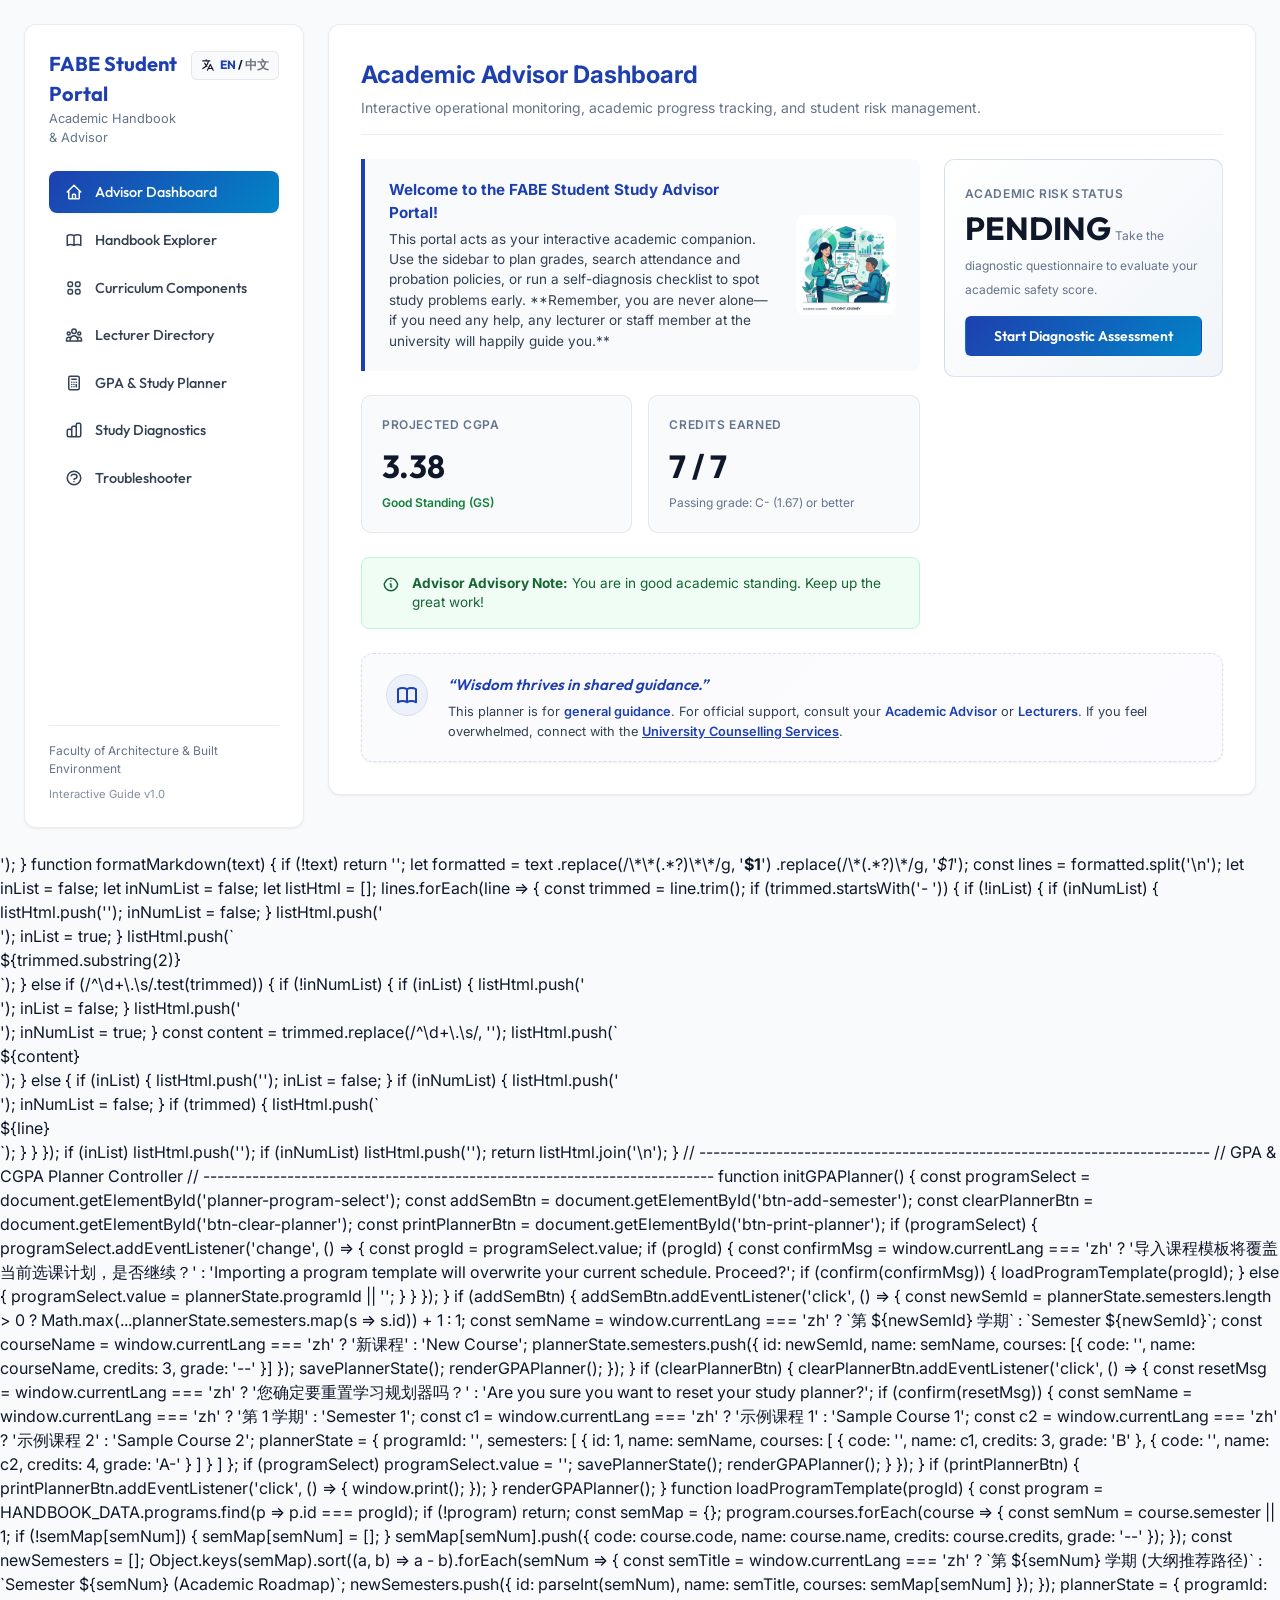
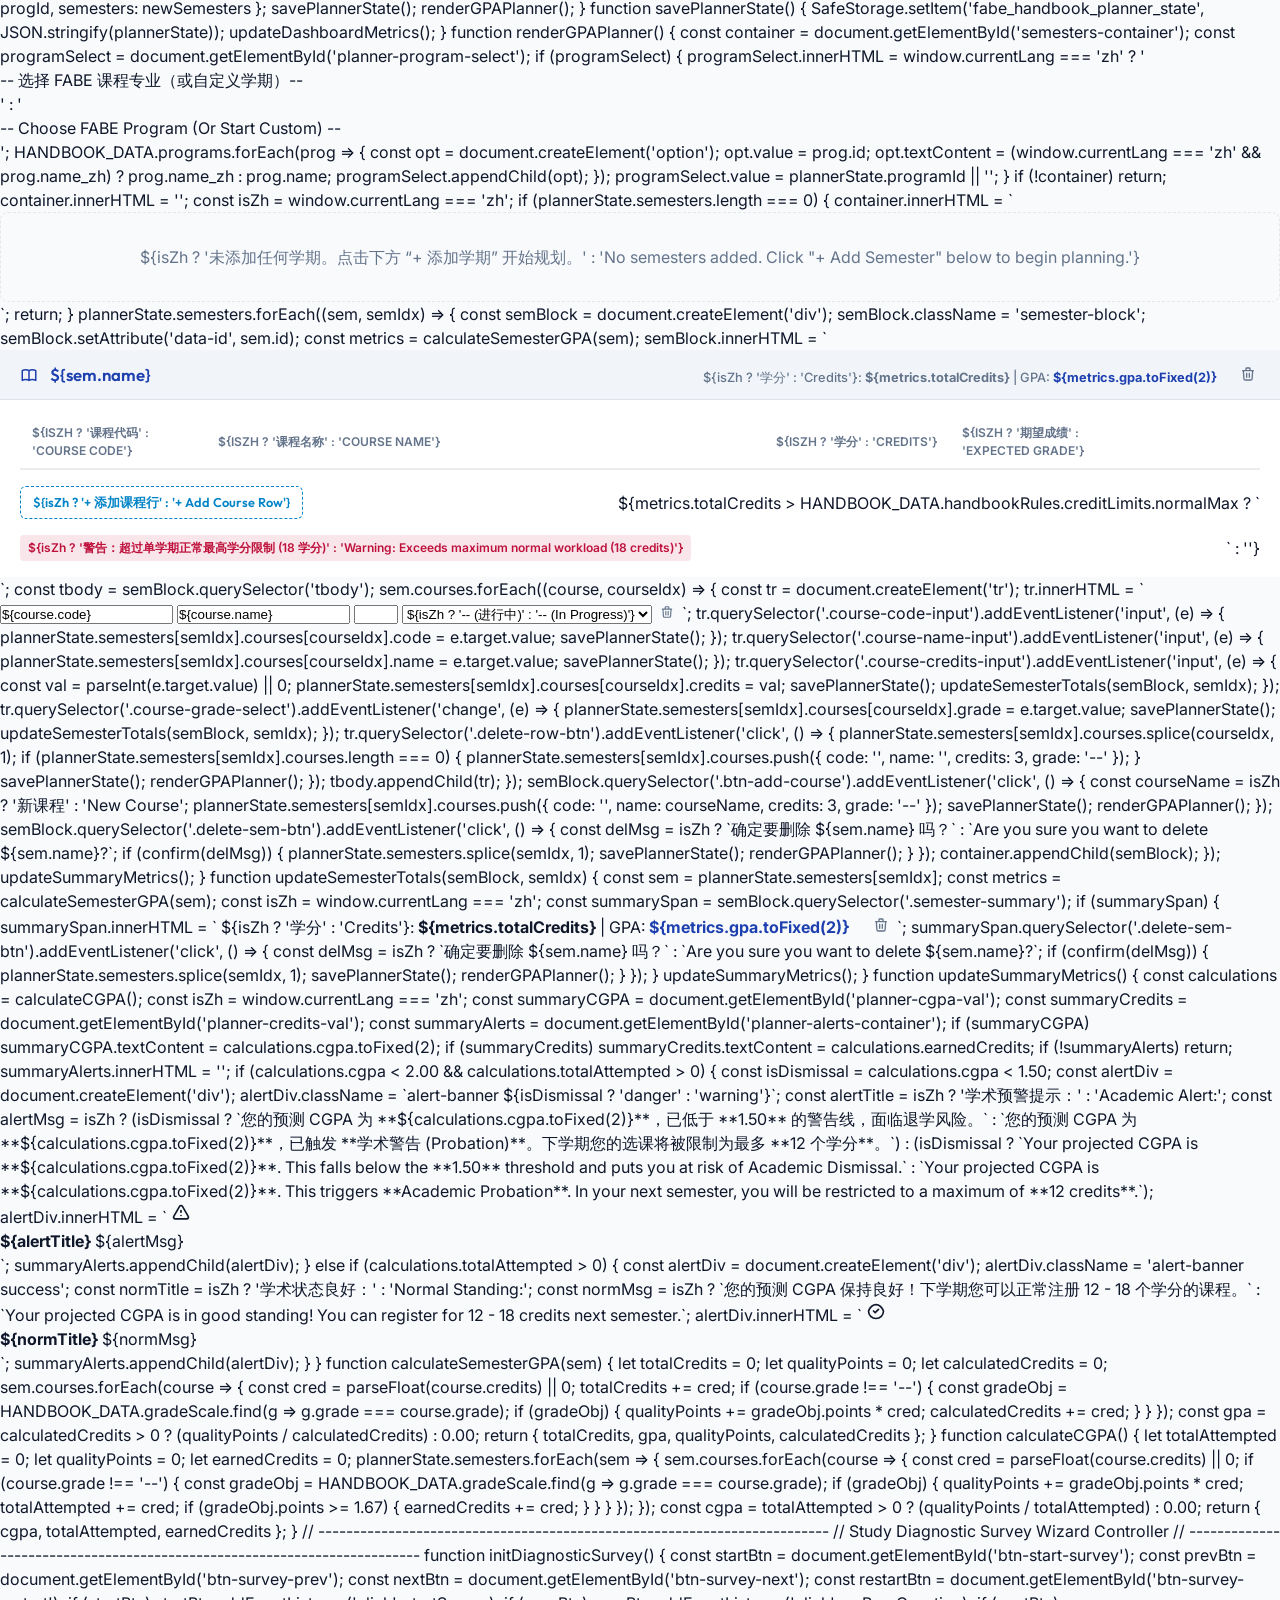
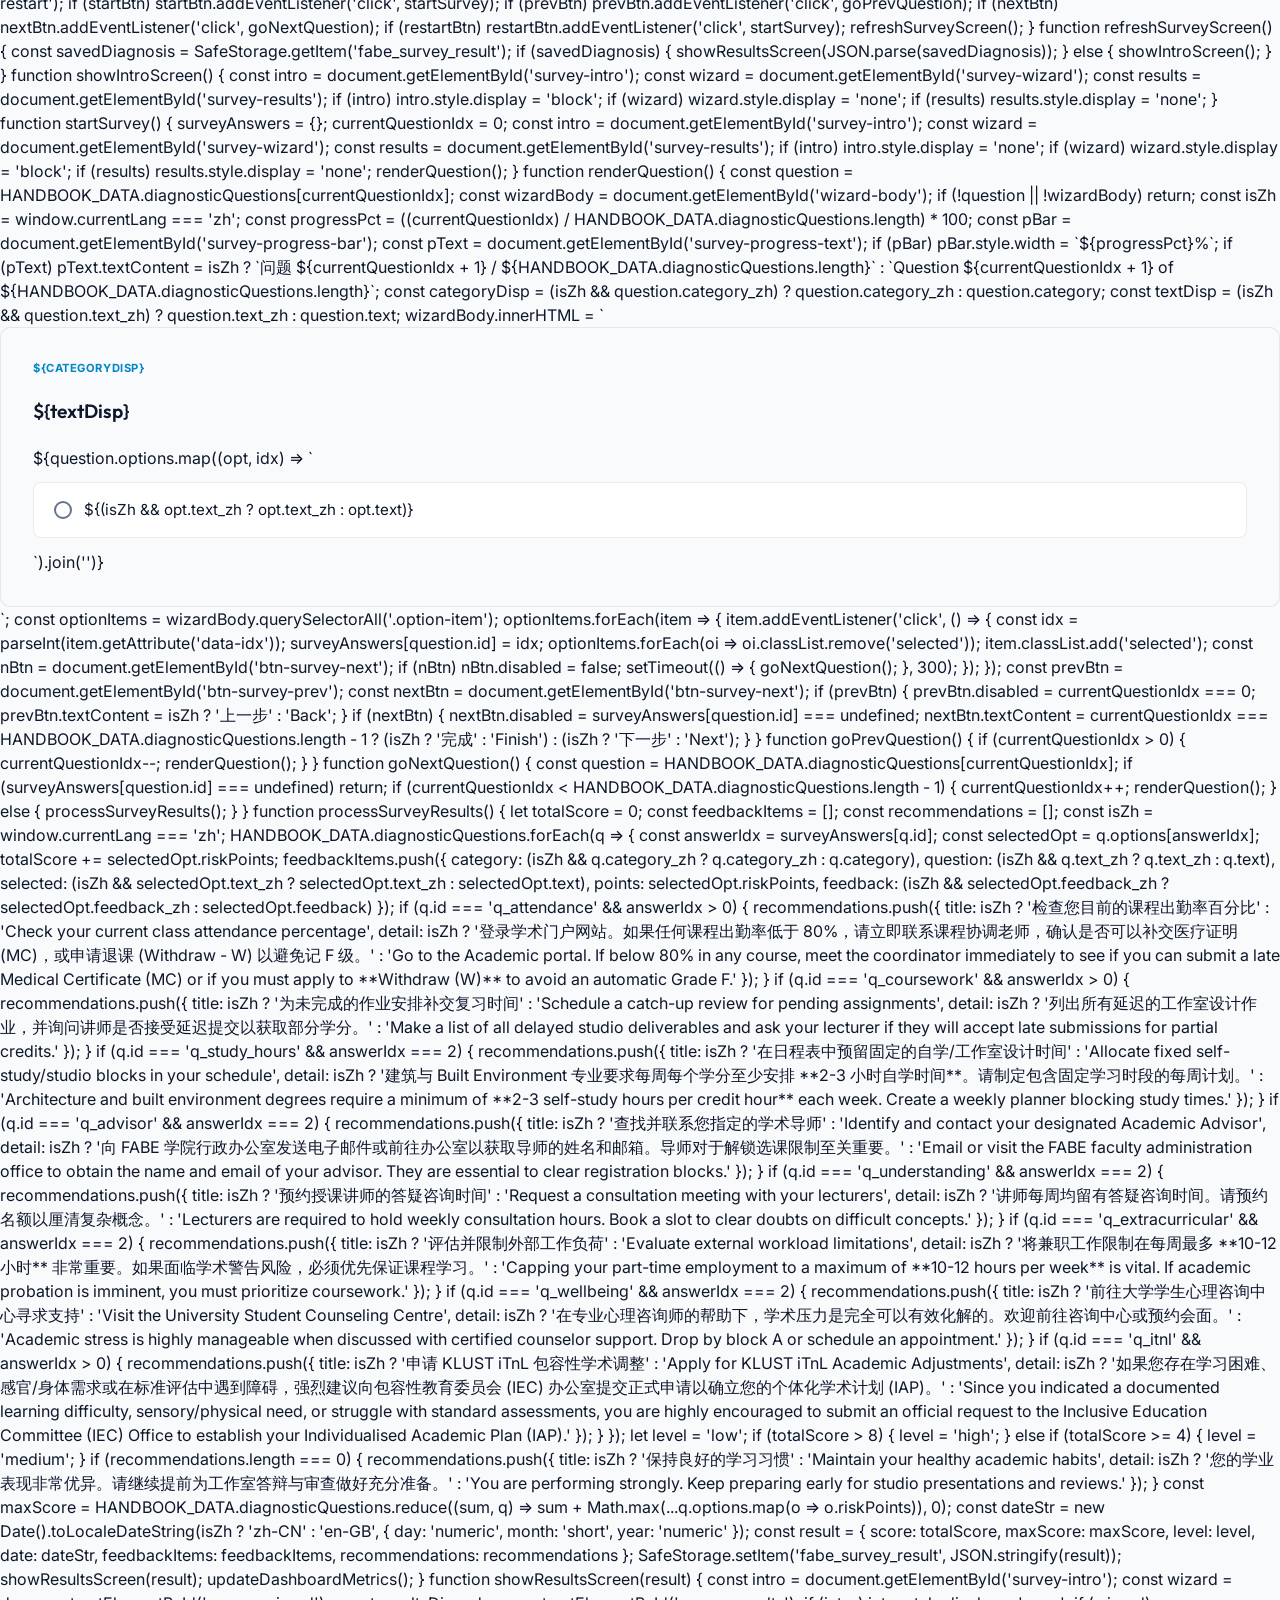
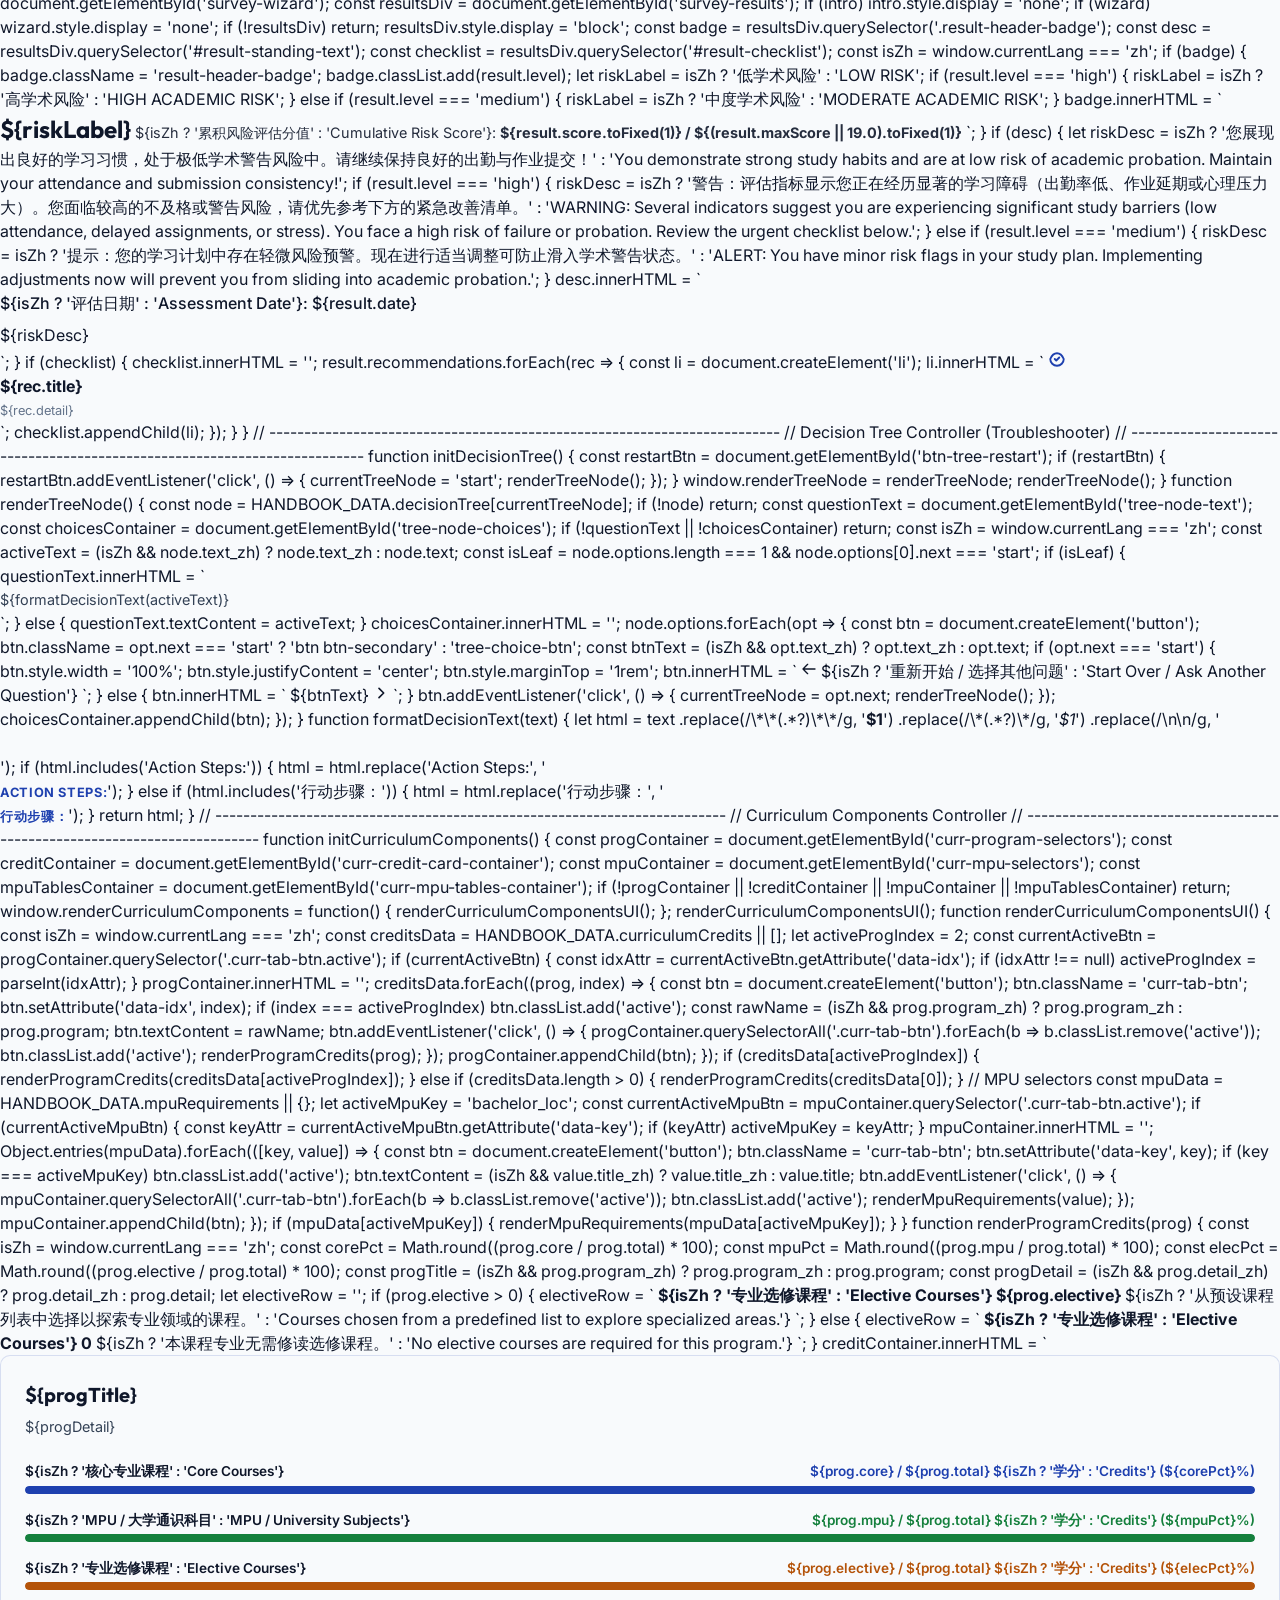
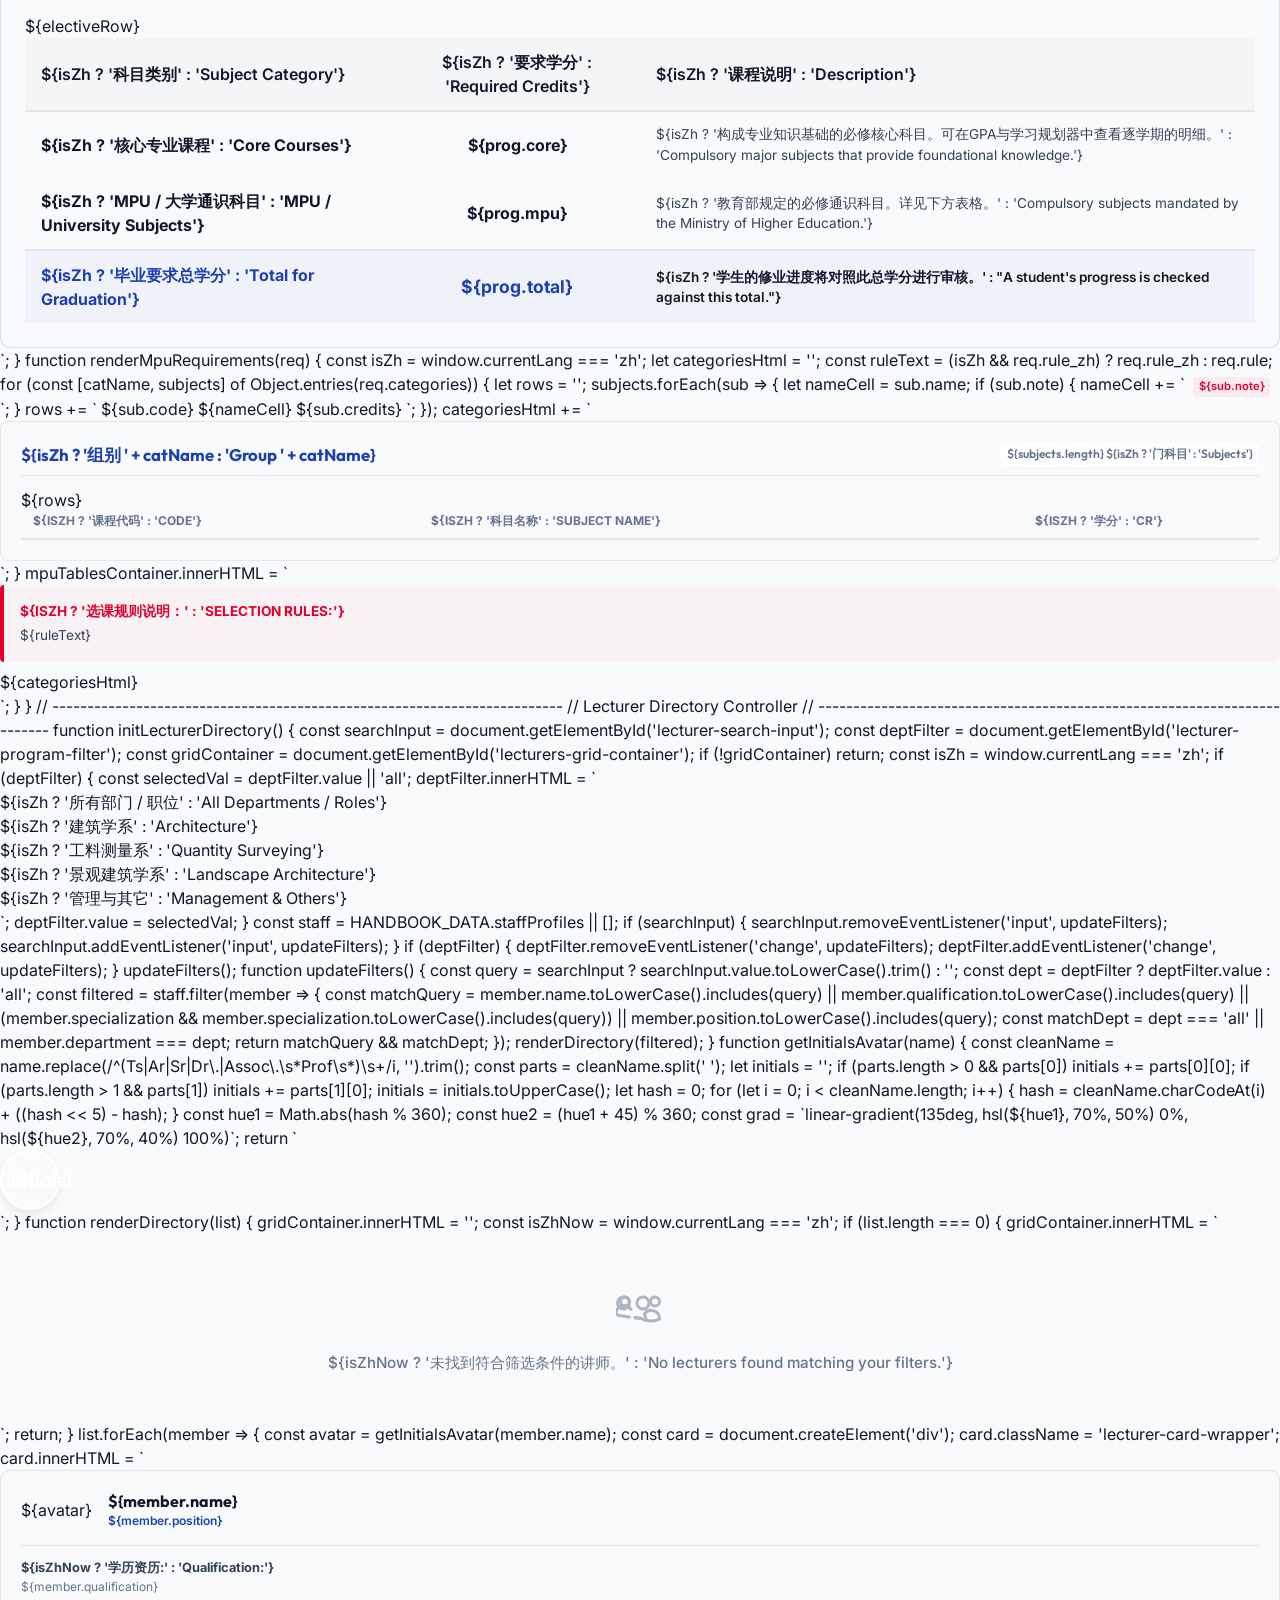
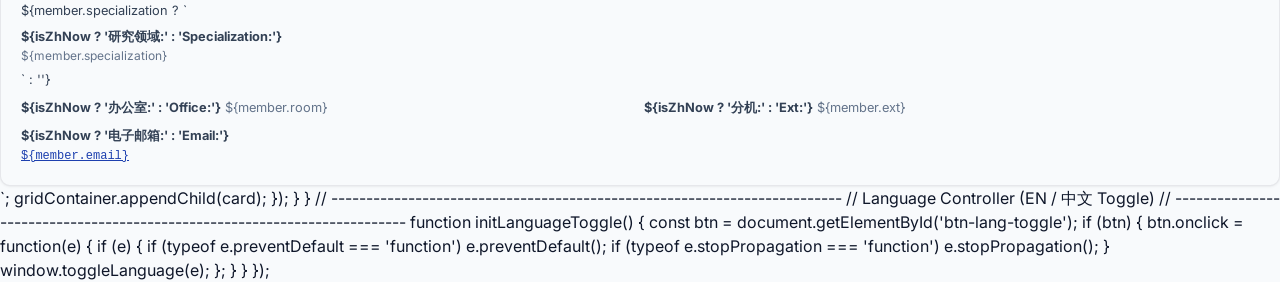
==== commit 07b06863: "Fix button click event listeners and undefined renderCurriculumComponents reference" ====
--- a/Academic Handbook/embed.html
+++ b/Academic Handbook/embed.html
@@ -1187,7 +1187,7 @@
                         <h2 data-i18n="portal_title">FABE Student Portal</h2>
                         <p data-i18n="portal_subtitle">Academic Handbook & Advisor</p>
                     </div>
-                    <button id="btn-lang-toggle" type="button" onclick="window.toggleLanguage && window.toggleLanguage(event)" class="btn btn-secondary" style="padding: 0.3rem 0.55rem; font-size: 0.75rem; font-weight: 700; border-radius: 6px; display: flex; align-items: center; gap: 0.35rem; background: var(--bg-primary); border: 1px solid var(--border-color); color: var(--text-primary); cursor: pointer; transition: all 0.2s ease; flex-shrink: 0; margin-top: 2px;" title="Switch Language / 切换语言">
+                    <button id="btn-lang-toggle" type="button" class="btn btn-secondary" style="padding: 0.3rem 0.55rem; font-size: 0.75rem; font-weight: 700; border-radius: 6px; display: flex; align-items: center; gap: 0.35rem; background: var(--bg-primary); border: 1px solid var(--border-color); color: var(--text-primary); cursor: pointer; transition: all 0.2s ease; flex-shrink: 0; margin-top: 2px;" title="Switch Language / 切换语言">
                         <svg width="14" height="14" fill="none" stroke="currentColor" viewBox="0 0 24 24" style="pointer-events: none;"><path stroke-linecap="round" stroke-linejoin="round" stroke-width="2" d="M3 5h12M9 3v2m1.048 9.5A18.022 18.022 0 016.412 9m6.088 9h7M11 21l5-10 5 10M12.751 5C11.783 10.77 8.07 15.61 3 18.129"/></svg>
                         <span id="lang-toggle-label" style="pointer-events: none;"><strong style="color: var(--color-blue);">EN</strong> / <span style="opacity: 0.6;">中文</span></span>
                     </button>
@@ -4516,8 +4516,8 @@
     // Export functions to window for global access
     window.renderGPAPlanner = renderGPAPlanner;
     window.updateDashboardMetrics = updateDashboardMetrics;
-    window.renderCurriculumComponents = renderCurriculumComponents;
     window.refreshSurveyScreen = refreshSurveyScreen;
+    window.initLecturerDirectory = initLecturerDirectory;
 
     // Initialize UI
     initTabs();
@@ -6018,14 +6018,16 @@
     // Language Controller (EN / 中文 Toggle)
     // -------------------------------------------------------------------------
     function initLanguageToggle() {
-        document.addEventListener('click', (e) => {
-            const btn = e.target.closest('#btn-lang-toggle');
-            if (btn) {
-                e.preventDefault();
-                e.stopPropagation();
+        const btn = document.getElementById('btn-lang-toggle');
+        if (btn) {
+            btn.onclick = function(e) {
+                if (e) {
+                    if (typeof e.preventDefault === 'function') e.preventDefault();
+                    if (typeof e.stopPropagation === 'function') e.stopPropagation();
+                }
                 window.toggleLanguage(e);
-            }
-        });
+            };
+        }
     }
 });
 </script>
